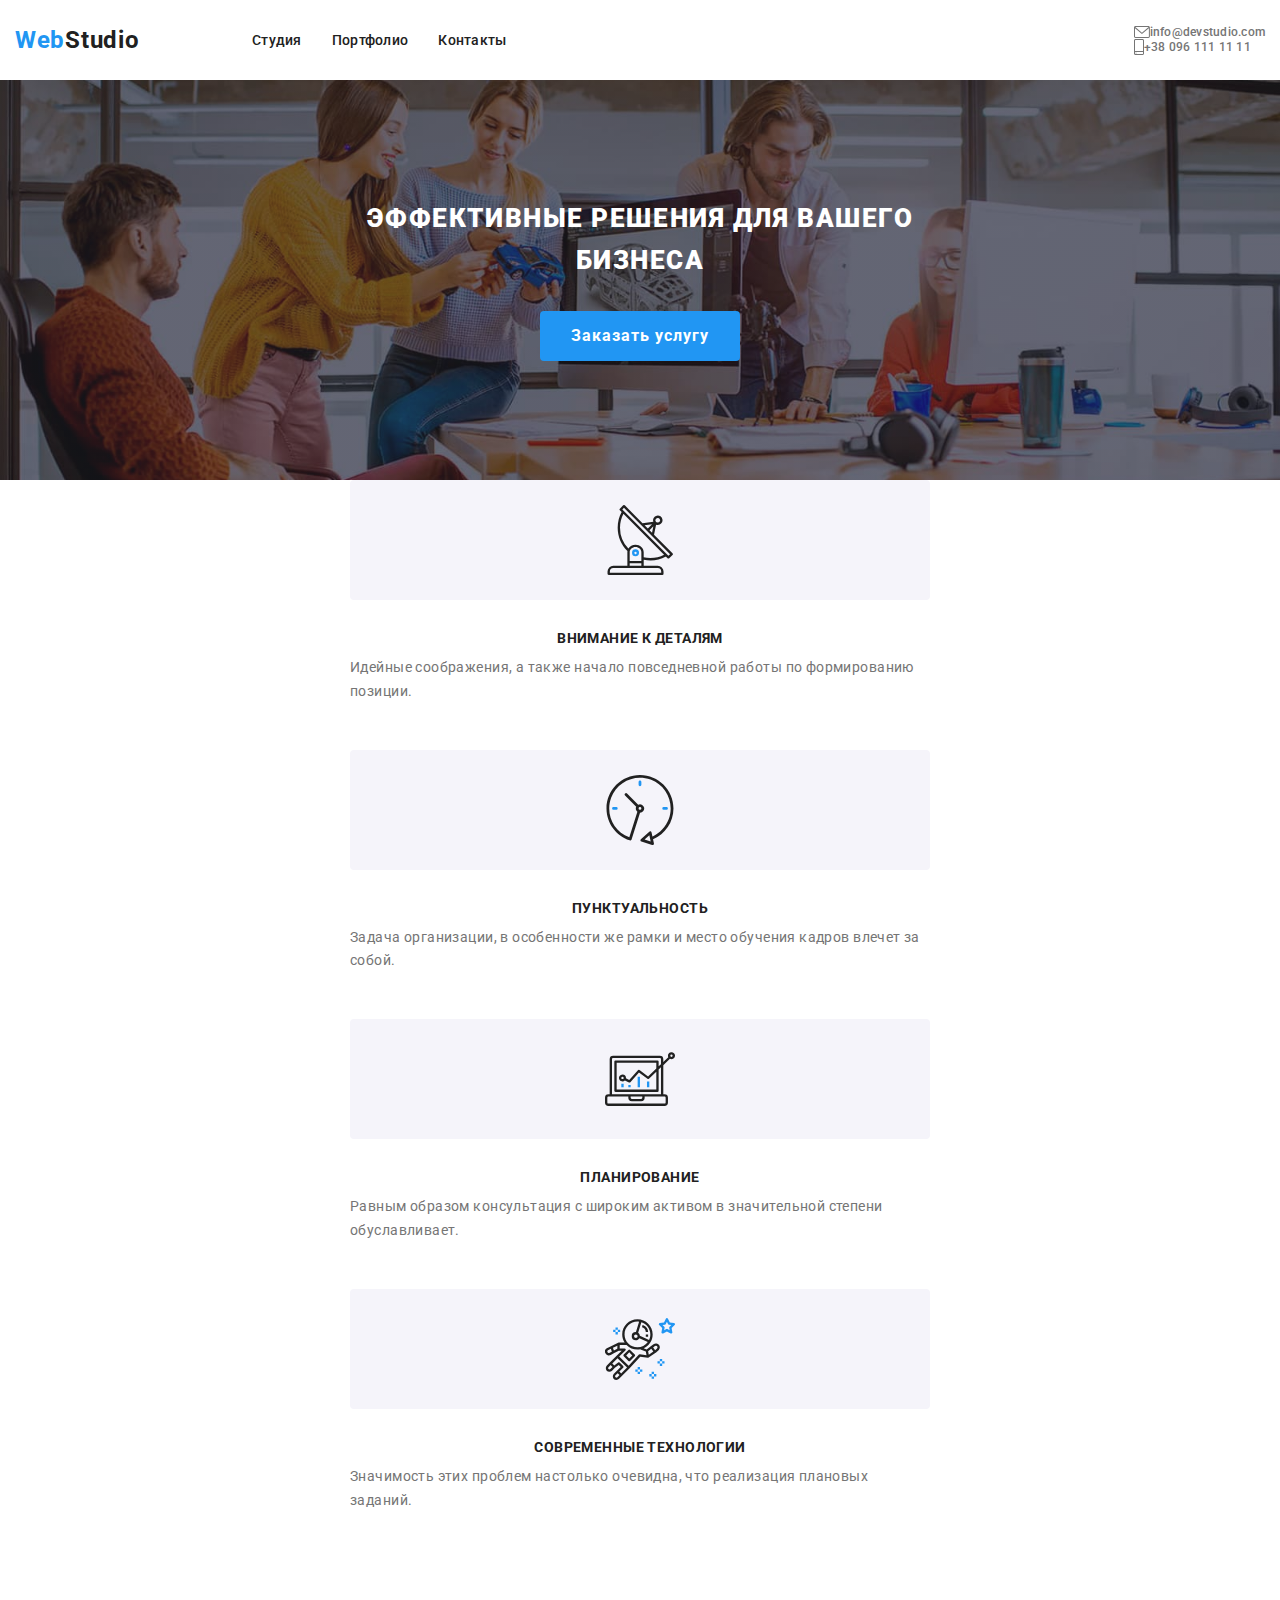
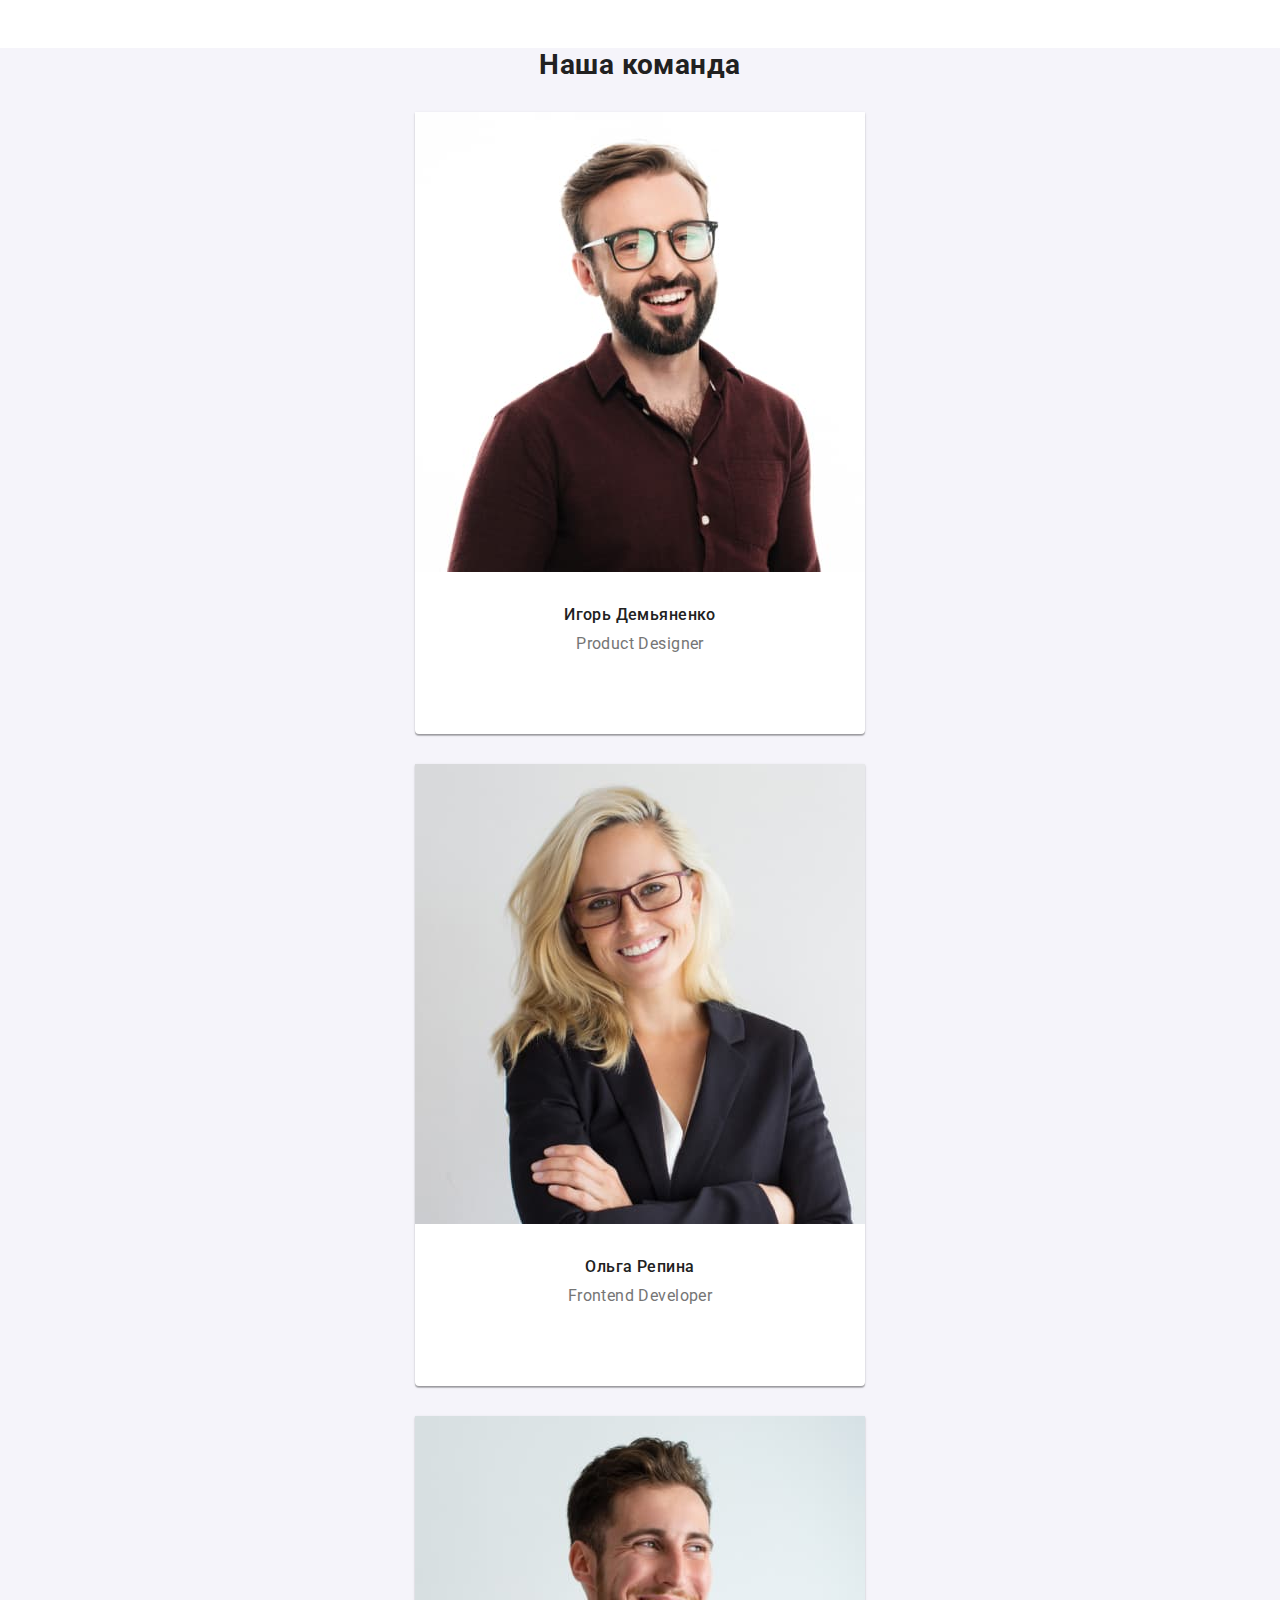
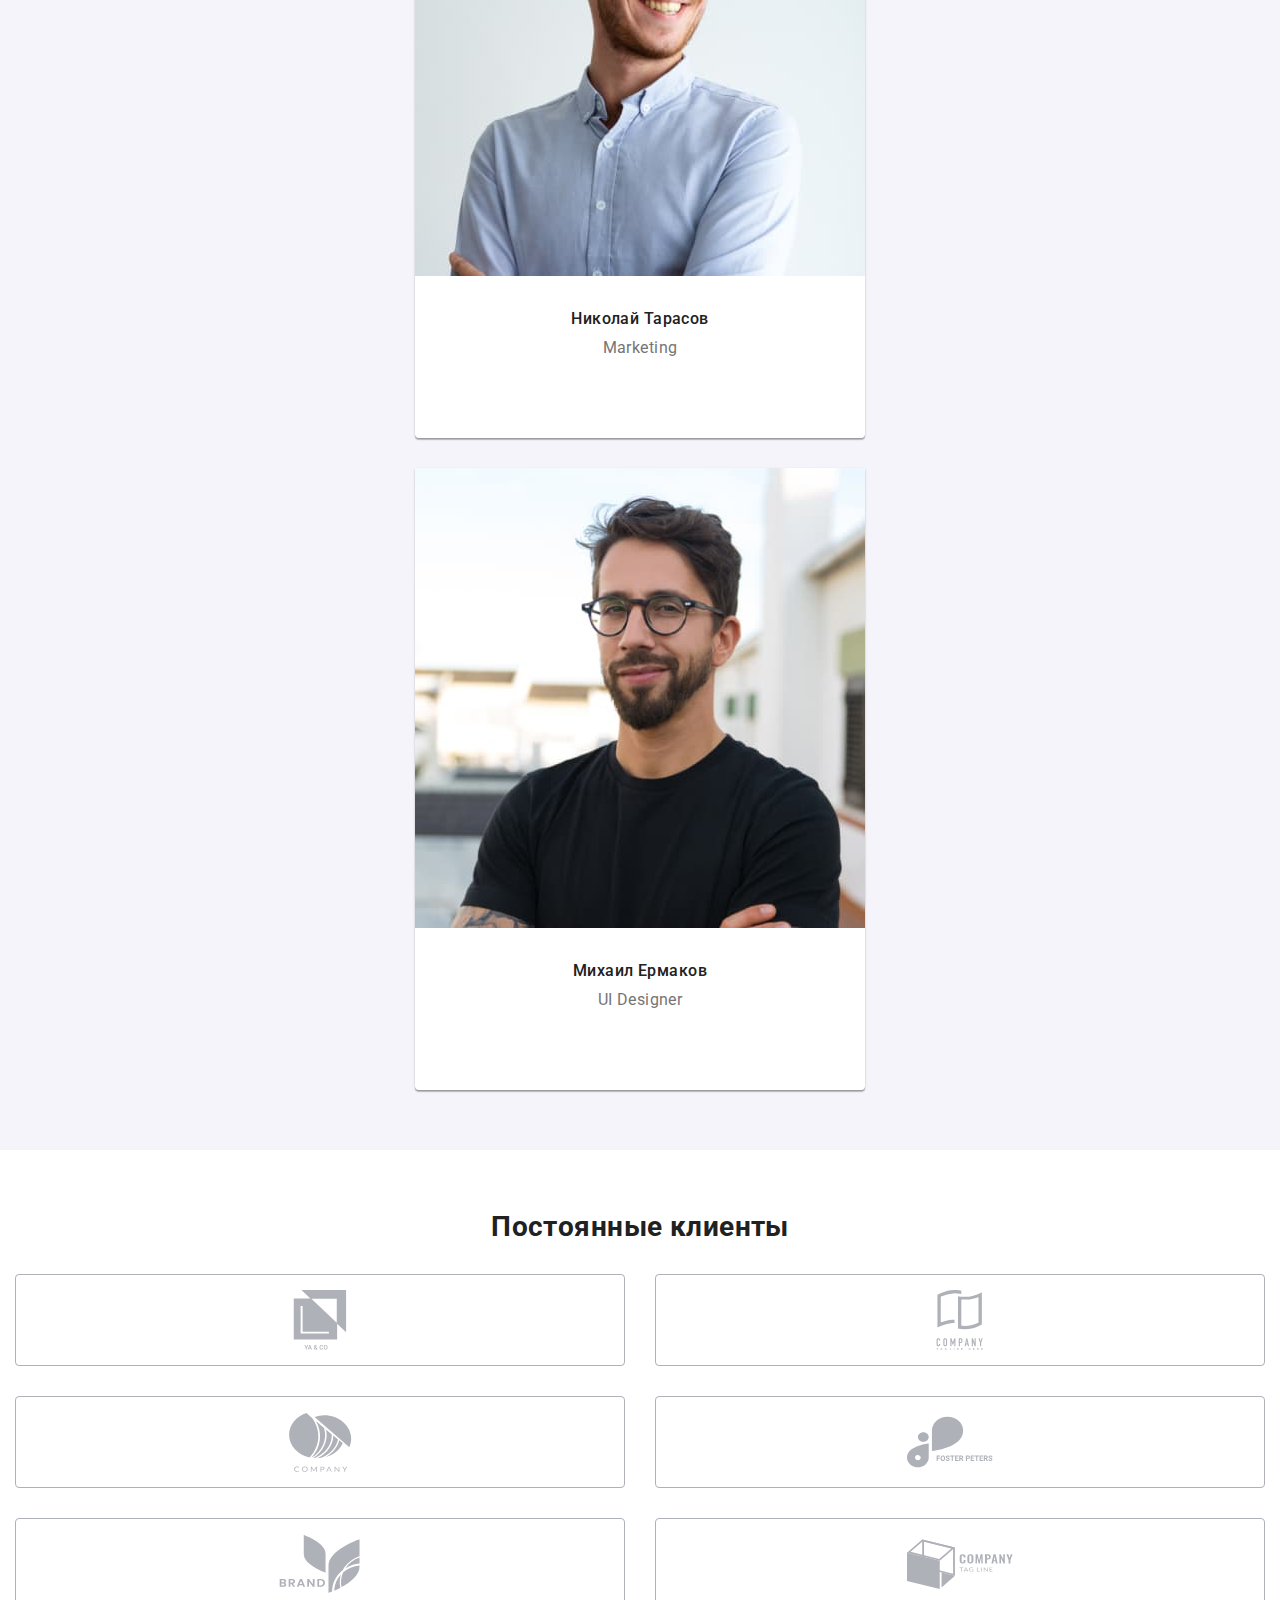
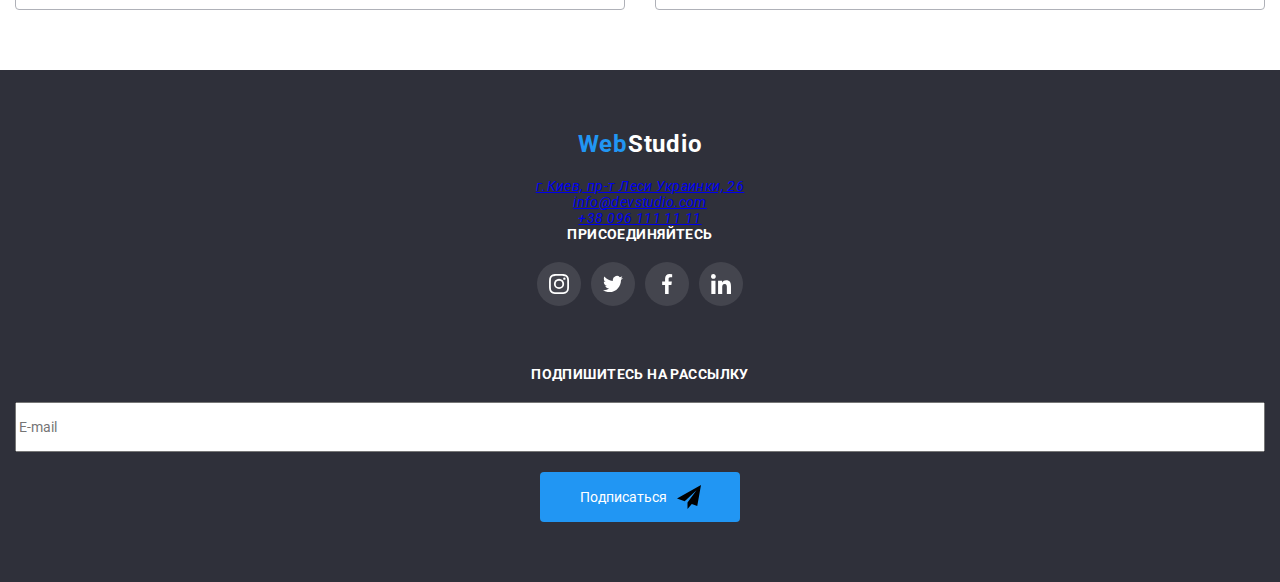
==== index.html @ ce3567f1 "start edit scss (notepad)" ====
<!DOCTYPE html>
<html lang="ru">
<head>
    <meta charset="UTF-8">
    <meta http-equiv="X-UA-Compatible" content="IE=edge">
    <meta name="viewport" content="width=device-width, initial-scale=1.0">
    <link rel="preconnect" href="https://fonts.googleapis.com">
    <link rel="preconnect" href="https://fonts.gstatic.com" crossorigin>
    <link href="https://fonts.googleapis.com/css2?family=Raleway:wght@700&display=swap" rel="stylesheet">
    <link rel="preconnect" href="https://fonts.googleapis.com">
    <link rel="preconnect" href="https://fonts.gstatic.com" crossorigin>
    <link href="https://fonts.googleapis.com/css2?family=Raleway:wght@700&family=Roboto:wght@400;500;700;900&display=swap" rel="stylesheet">
    <link rel="stylesheet" href="https://cdnjs.cloudflare.com/ajax/libs/modern-normalize/1.1.0/modern-normalize.min.css">
    <link rel="stylesheet" href="./css/main.min.css">
    <title>Document</title>
</head>
<body>
    <!--Хэдер-->
    <header class="header">
        <div class="container container__mobile">
          <a class="logo header__logo" lang="en" href="./index.html"> <span class="logo__part">Web</span>Studio</a>
          <button class="header__btn" data-menu-open>
            <svg width="40" height="40">
              <use href="./images/icons.svg#iconmenu"></use>
            </svg>
          </button>
          <div class="menu menu--is-hidden" data-menu>
            <div class="menu__page">
              <button class="menu__btn" data-menu-close>
                <svg height="40" width="40">
                  <use href="./images/icons.svg#iconclose"></use>
                </svg>
              </button>
              <nav class="nav">
                <ul class="nav__list">
                  <li class="nav__item"><a class="nav__link nav__link--current" href="./index.html">Студия</a></li>
                  <li class="nav__item"><a class="nav__link" href="./portfolio.html">Портфолио</a></li>
                  <li class="nav__item"><a class="nav__link" href="">Контакты</a></li>
                </ul>
              </nav>
              <ul class="contact contact--style">
                <li class="contact__item">
                  <a class="contact__link contact__link--indent contact__link--style" href="mailto:info@devstudio.com">
                    <svg class="contact__icon" width="16" height="12">
                      <use href="./images/icons.svg#iconenvelope"></use>
                    </svg>
                    info@devstudio.com
                  </a>
                </li>
                <li class="contact__item">
                  <a class="contact__link" href="tel:+380961111111">
                    <svg class="contact__icon" width="10" height="16">
                      <use href="./images/icons.svg#iconsmartphone"></use>
                    </svg>
                    +38 096 111 11 11
                  </a>
                </li>
              </ul>
              <div class="header__social">
                <ul class="social social--margin">
                  <li class="social__item">
                    <a class="social__link social__link--color" href="">Insagram</a>
                    <p class="social__border"></p>
                  </li>
                  <li class="social__item">
                    <a class="social__link social__link--color" href="">Twitter</a>
                    <p class="social__border"></p>
                  </li>
                  <li class="social__item">
                    <a class="social__link social__link--color" href="">Facebook</a>
                    <p class="social__border"></p>
                  </li>
                  <li class="social__item">
                    <a class="social__link social__link--color" href="">Linkedin</a>
                  </li>
                </ul>
              </div>
            </div>
          </div>
        </div>
    </header>
    <main>
        <!--Окно заказа услуги-->
        <section class="hero hero-bg hero--overlay hero--position" >
            <div class="hero__content">
              <h1 class="hero__title">Эффективные решения для вашего бизнеса</h1>
              <button class="button button--size button--color button--font hero__button" type="button" data-modal-open>Заказать услугу</button>
            </div>
        </section>
        <!--Особенности-->
        <section class="section benefits">
            <div class="container benefits">
              <h2 class="benefits__header">Особенности</h2>
              <ul class="benefits__list">
                <li class="benefits__item">
                  <div class="benefits__pic">
                    <svg height="70" width="70">
                      <use href="./images/icons.svg#iconantenna"></use>
                    </svg>
                  </div>
                  <h3 class="benefits__title">Внимание к деталям</h3>
                  <p class="benefits__text">
                    Идейные соображения, а также начало повседневной работы по формированию позиции.
                  </p>
                </li>
                <li class="benefits__item">
                  <div class="benefits__pic">
                    <svg height="70" width="70">
                      <use href="./images/icons.svg#iconclock"></use>
                    </svg>
                  </div>
                  <h3 class="benefits__title">Пунктуальность</h3>
                  <p class="benefits__text">
                    Задача организации, в особенности же рамки и место обучения кадров влечет за собой.
                  </p>
                </li>
                <li class="benefits__item">
                  <div class="benefits__pic">
                    <svg height="70" width="70">
                      <use href="./images/icons.svg#icondiagram"></use>
                    </svg>
                  </div>
                  <h3 class="benefits__title">Планирование</h3>
                  <p class="benefits__text">
                    Равным образом консультация с широким активом в значительной степени обуславливает.
                  </p>
                </li>
                <li class="benefits__item">
                  <div class="benefits__pic">
                    <svg height="70" width="70">
                      <use href="./images/icons.svg#iconastronaut"></use>
                    </svg>
                  </div>
                  <h3 class="benefits__title">Современные технологии</h3>
                  <p class="benefits__text">
                    Значимость этих проблем настолько очевидна, что реализация плановых заданий.
                  </p>
                </li>
              </ul>
            </div>
        </section>
        <!--Чем мы занимаемся-->
        <section class="section work">
            <div class="container">
              <h2 class="work__title">Чем мы занимаемся</h2>
              <ul class="work__list">
                <li class="work__item">
                  <img src="./images/img-1.jpg" alt="Разработка для pc" width="370" height="294">
                  <div class="work__text">
                    <p>десктопные приложения</p>
                  </div>
                </li>
                <li class="work__item">
                  <img src="./images/img-2.jpg" alt="Разработка для телефонов" width="370" height="294">
                  <div class="work__text">
                    <p>мобильные приложения</p>
                  </div>
                </li>
                <li class="work__item">
                  <img src="./images/img-3.jpg" alt="Разработка для планшетов" width="370" height="294">
                  <div class="work__text">
                    <p>дизайнерские решения</p>
                  </div>
                </li>
              </ul>
            </div>
        </section>
        <!--Наша команда-->
        <section class="section team">
            <div class="container">
              <h2 class="team__title">Наша команда</h2>
              <ul class="team__list">
                <li class="team__item">
                  <img class="team__img" src="./images/img-4.jpg" alt="Игорь Демьяненко">
                  <div class="team__card">
                    <h3 class="team__name">Игорь Демьяненко</h3>
                    <p class="team__position" lang="en">
                      Product Designer
                    </p>
                    <ul class="social social--indent">
                      <li class="social__item social__item--indent">
                        <a class="social__link social__link--size" href="">
                          <svg class="social__icon team__icon">
                            <use href="./images/icons.svg#iconinstagram"></use>
                          </svg>
                        </a>
                      </li>
                      <li class="social__item social__item--indent">
                        <a class="social__link social__link--size" href="">
                          <svg class="social__icon">
                            <use href="./images/icons.svg#icontwitter"></use>
                          </svg>
                        </a>
                      </li>
                      <li class="social__item social__item--indent">
                        <a class="social__link social__link--size" href="">
                          <svg class="social__icon">
                            <use href="./images/icons.svg#iconfacebook"></use>
                          </svg>
                        </a>
                      </li>
                      <li class="social__item social__item--indent">
                        <a class="social__link social__link--size" href="">
                          <svg class="social__icon">
                            <use href="./images/icons.svg#iconlinkedin"></use>
                          </svg>
                        </a>
                      </li>
                    </ul>
                  </div>
                </li>
                <li class="team__item">
                  <img class="team__img" src="./images/img-5.jpg" alt="Ольга Репина">
                  <div class="team__card">
                    <h3 class="team__name">Ольга Репина</h3>
                    <p class="team__position" lang="en">
                      Frontend Developer
                    </p>
                    <ul class="social social--indent">
                      <li class="social__item social__item--indent">
                        <a class="social__link social__link--size" href="">
                          <svg class="social__icon team__icon">
                            <use href="./images/icons.svg#iconinstagram"></use>
                          </svg>
                        </a>
                      </li>
                      <li class="social__item social__item--indent">
                        <a class="social__link social__link--size" href="">
                          <svg class="social__icon">
                            <use href="./images/icons.svg#icontwitter"></use>
                          </svg>
                        </a>
                      </li>
                      <li class="social__item social__item--indent">
                        <a class="social__link social__link--size" href="">
                          <svg class="social__icon">
                            <use href="./images/icons.svg#iconfacebook"></use>
                          </svg>
                        </a>
                      </li>
                      <li class="social__item social__item--indent">
                        <a class="social__link social__link--size" href="">
                          <svg class="social__icon">
                            <use href="./images/icons.svg#iconlinkedin"></use>
                          </svg>
                        </a>
                      </li>
                    </ul>
                  </div>
                </li>
                <li class="team__item">
                  <img class="team__img" src="./images/img-6.jpg" alt="Николай Тарасов">
                  <div class="team__card">
                    <h3 class="team__name">Николай Тарасов</h3>
                    <p class="team__position" lang="en">
                      Marketing
                    </p>
                    <ul class="social social--indent">
                      <li class="social__item social__item--indent">
                        <a class="social__link social__link--size" href="">
                          <svg class="social__icon team__icon">
                            <use href="./images/icons.svg#iconinstagram"></use>
                          </svg>
                        </a>
                      </li>
                      <li class="social__item social__item--indent">
                        <a class="social__link social__link--size" href="">
                          <svg class="social__icon">
                            <use href="./images/icons.svg#icontwitter"></use>
                          </svg>
                        </a>
                      </li>
                      <li class="social__item social__item--indent">
                        <a class="social__link social__link--size" href="">
                          <svg class="social__icon">
                            <use href="./images/icons.svg#iconfacebook"></use>
                          </svg>
                        </a>
                      </li>
                      <li class="social__item social__item--indent">
                        <a class="social__link social__link--size" href="">
                          <svg class="social__icon">
                            <use href="./images/icons.svg#iconlinkedin"></use>
                          </svg>
                        </a>
                      </li>
                    </ul>
                  </div>
                </li>
                <li class="team__item">
                  <img class="team__img" src="./images/img-7.jpg" alt="Михаил Ермаков">
                  <div class="team__card">
                    <h3 class="team__name">Михаил Ермаков</h3>
                    <p class="team__position" lang="en">
                      UI Designer
                    </p>
                    <ul class="social social--indent">
                      <li class="social__item social__item--indent">
                        <a class="social__link social__link--size" href="">
                          <svg class="social__icon team__icon">
                            <use href="./images/icons.svg#iconinstagram"></use>
                          </svg>
                        </a>
                      </li>
                      <li class="social__item social__item--indent">
                        <a class="social__link social__link--size" href="">
                          <svg class="social__icon">
                            <use href="./images/icons.svg#icontwitter"></use>
                          </svg>
                        </a>
                      </li>
                      <li class="social__item social__item--indent">
                        <a class="social__link social__link--size" href="">
                          <svg class="social__icon">
                            <use href="./images/icons.svg#iconfacebook"></use>
                          </svg>
                        </a>
                      </li>
                      <li class="social__item social__item--indent">
                        <a class="social__link social__link--size" href="">
                          <svg class="social__icon">
                            <use href="./images/icons.svg#iconlinkedin"></use>
                          </svg>
                        </a>
                      </li>
                    </ul>
                  </div>
                </li>
              </ul>
            </div>
        </section>
        <!--Постоянные клиенты-->
        <section class="section">
          <div class="container clients">
            <h2 class="clients__title">Постоянные клиенты</h2>
            <ul class="clients__list">
              <li class="clients__item">
                <a class="clients__link" href="">
                  <svg class="clients__icon" height="60" width="106">
                    <use href="./images/icons.svg#iconcompany-1"></use>
                  </svg>
                </a>
              </li>
              <li class="clients__item">
                <a class="clients__link" href="">
                  <svg class="clients__icon" height="60" width="106">
                    <use href="./images/icons.svg#iconcompany-2"></use>
                  </svg>
                </a>
              </li>
              <li class="clients__item">
                <a class="clients__link" href="">
                  <svg class="clients__icon" height="60" width="106">
                    <use href="./images/icons.svg#iconcompany-3"></use>
                  </svg>
                </a>
              </li>
              <li class="clients__item">
                <a class="clients__link" href="">
                  <svg class="clients__icon" height="60" width="106">
                    <use href="./images/icons.svg#iconcompany-4"></use>
                  </svg>
                </a>
              </li>
              <li class="clients__item">
                <a class="clients__link" href="">
                  <svg class="clients__icon" height="60" width="106">
                    <use href="./images/icons.svg#iconcompany-5"></use>
                  </svg>
                </a>
              </li>
              <li class="clients__item">
                <a class="clients__link" href="">
                  <svg class="clients__icon" height="60" width="106">
                    <use href="./images/icons.svg#iconcompany-6"></use>
                  </svg>
                </a>
              </li>
            </ul>
          </div>
        </section>
    </main>
    <!--Футер-->
    <footer class="footer"> 
        <div class="container footer__container">
          <div>
            <a class="logo footer__logo" lang="en" href="./index.html"> <span class="logo__part logo__part--color">Web</span>Studio</a>
            <address>
              <ul class="contact footer__contact">
                <li class="contact__item contact__item--ident">
                  <a class="contact__address" href="https://goo.gl/maps/x8rfosM5Hry5HzXB7" target="_blank"
                    rel="noopener noreferrer">г.Киев, пр-т Леси Украинки, 26</a>
                </li>
                <li class="contact__item">
                  <a class="contact__email" lang="en" href="mailto:info@devstudio.com">info@devstudio.com</a>
                </li>
                <li class="contact__item">
                  <a class="contact__tel" href="tel:+380961111111">+38 096 111 11 11</a>
                </li>
              </ul>
            </address>
          </div>
          <div class="footer__social">
            <p class="footer__title">присоединяйтесь</p>
            <ul class="social">
              <li class="social__item social__item--indent">
                <a class="social__link social__link--size social__link--bg" href="">
                  <svg class="social__icon team__icon">
                    <use href="./images/icons.svg#iconinstagram"></use>
                  </svg>
                </a>
              </li>
              <li class="social__item social__item--indent">
                <a class="social__link social__link--size social__link--bg" href="">
                  <svg class="social__icon">
                    <use href="./images/icons.svg#icontwitter"></use>
                  </svg>
                </a>
              </li>
              <li class="social__item social__item--indent">
                <a class="social__link social__link--size social__link--bg" href="">
                  <svg class="social__icon">
                    <use href="./images/icons.svg#iconfacebook"></use>
                  </svg>
                </a>
              </li>
              <li class="social__item social__item--indent">
                <a class="social__link social__link--size social__link--bg" href="">
                  <svg class="social__icon">
                    <use href="./images/icons.svg#iconlinkedin"></use>
                  </svg>
                </a>
              </li>
            </ul>
          </div>
          <div class="footer__mailing">
            <p class="footer__title">подпишитесь на рассылку</p>
            <form class="footer__form">
              <label for="subscribe">
                <input class="footer__email" type="email" name="mail" id="subscribe" placeholder="E-mail">
              </label>
              <button class="button footer__button" type="submit">
                Подписаться
                <svg class="footer__icon" width="24" height="24">
                  <use href="./images/icons.svg#iconsend"></use>
                </svg>
              </button>
            </form>
          </div>
        </div>
    </footer>
    <!--Модальное окно-->
    <div class="modal modal--is-hidden" data-modal>
      <div class="modal__page">
        <button class="modal__btn" data-modal-close>
          <svg height="18" width="18">
            <use href="./images/icons.svg#iconclose"></use>
          </svg>
        </button>
        <div class="modal__content">
          <b class="modal__title">Оставьте свои данные, мы вам перезвоним</b>
          <form class="modal__form">
            <div class="modal__field">
              <label class="modal__label" for="name">
                Имя
                <input class="modal__input" type="text" name="name" id="name">
                <svg class="modal__icon" width="18" height="18">
                  <use href="./images/icons.svg#iconperson"></use>
                </svg> 
              </label>
              <label class="modal__label" for="tel">
                Телефон
                <input class="modal__input" type="tel" name="tel" id="tel">
                <svg class="modal__icon" width="18" height="18">
                  <use href="./images/icons.svg#iconyour-phone"></use>
                </svg>
              </label>
              <label class="modal__label" for="mail">
                Почта
                <input class="modal__input" type="email" name="mail" id="mail">
                <svg class="modal__icon" width="18" height="18">
                  <use href="./images/icons.svg#iconyour-email"></use>
                </svg>
              </label>
              <label class="modal__label" for="comments">
                Комментарий
                <textarea class="modal__textarea" name="comments" id="comments" cols="30" rows="10" placeholder="Введите текст"></textarea>
              </label>
              <label class="modal__checkbox" for="policy">
                <input class="modal__policy" type="checkbox" name="policy" id="policy">
                <span class="modal__accept"></span>
                <span>Соглашаюсь с рассылкой и принимаю
                <a class="modal__contract" href="">Условия договора</a>
                </span>
              </label>
              <button class="button modal__button button--size button--font button--color" type="submit">Отправить</button>
            </div>
          </form>
        </div>
      </div>
    </div>
    <script src="./js/modal.js"></script>
    <script src="./js/menu.js"></script>
</body>
</html>
---- css/main.min.css ----
/*! modern-normalize v1.1.0 | MIT License | https://github.com/sindresorhus/modern-normalize */*,::before,::after{-webkit-box-sizing:border-box;box-sizing:border-box}html{-moz-tab-size:4;-o-tab-size:4;tab-size:4}html{line-height:1.15;-webkit-text-size-adjust:100%}body{margin:0}body{font-family:system-ui,-apple-system,"Segoe UI",Roboto,Helvetica,Arial,sans-serif,"Apple Color Emoji","Segoe UI Emoji"}hr{height:0;color:inherit}abbr[title]{-webkit-text-decoration:underline dotted;text-decoration:underline dotted}b,strong{font-weight:bolder}code,kbd,samp,pre{font-family:ui-monospace,SFMono-Regular,Consolas,"Liberation Mono",Menlo,monospace;font-size:1em}small{font-size:80%}sub,sup{font-size:75%;line-height:0;position:relative;vertical-align:baseline}sub{bottom:-0.25em}sup{top:-0.5em}table{text-indent:0;border-color:inherit}button,input,optgroup,select,textarea{font-family:inherit;font-size:100%;line-height:1.15;margin:0}button,select{text-transform:none}button,[type=button],[type=reset],[type=submit]{-webkit-appearance:button}::-moz-focus-inner{border-style:none;padding:0}:-moz-focusring{outline:1px dotted ButtonText}:-moz-ui-invalid{box-shadow:none}legend{padding:0}progress{vertical-align:baseline}::-webkit-inner-spin-button,::-webkit-outer-spin-button{height:auto}[type=search]{-webkit-appearance:textfield;outline-offset:-2px}::-webkit-search-decoration{-webkit-appearance:none}::-webkit-file-upload-button{-webkit-appearance:button;font:inherit}summary{display:list-item}body{font-family:"Roboto",sans-serif;font-size:14px;letter-spacing:.03em;color:#757575}html{-webkit-box-sizing:border-box;box-sizing:border-box}*,*::before,*::after{-webkit-box-sizing:inherit;box-sizing:inherit}h1,h2,h3,p,ul{margin-top:0;margin-bottom:0}img{width:100%}.section:not(:last-child){padding-bottom:60px}.section--indent{margin:60px 0}.logo{font-weight:700;font-size:24px;line-height:1.17;letter-spacing:.03em;text-decoration:none;color:#212121}.logo__part{color:#2196f3}.container{padding:0 15px}.container__mobile{display:-webkit-box;display:-ms-flexbox;display:flex;-webkit-box-align:center;-ms-flex-align:center;align-items:center;height:80px}@media screen and (max-width: 480px){.container__mobile{height:60px}}.header{margin-left:auto;margin-right:auto}.header__btn{display:none}@media screen and (min-width: 480px){.header__social{display:none}}@media screen and (max-width: 480px){.header__mobile{margin-left:auto;margin-right:auto;min-height:60px}.header__btn{display:-webkit-box;display:-ms-flexbox;display:flex;height:40px;width:40px;-webkit-box-pack:center;-ms-flex-pack:center;justify-content:center;-webkit-box-align:center;-ms-flex-align:center;align-items:center;padding:0;border:0;border-radius:50%;margin-left:auto;background-color:rgba(255,255,255,.8)}.header--border{border:1px solid #ececec}}.menu{width:100%}.menu__btn{display:none}.menu__page{display:-webkit-box;display:-ms-flexbox;display:flex}@media screen and (max-width: 480px){.menu{position:fixed;top:0;left:0;height:100%;background-color:rgba(0,0,0,.2);opacity:1;-webkit-transition:opacity 250ms cubic-bezier(0.4, 0, 0.2, 1);transition:opacity 250ms cubic-bezier(0.4, 0, 0.2, 1)}.menu__btn{position:absolute;right:0;top:0;display:block;-webkit-box-pack:center;-ms-flex-pack:center;justify-content:center;-webkit-box-align:center;-ms-flex-align:center;align-items:center;border:0;background:none}.menu__btn:hover{fill:#2196f3}.menu__page{position:absolute;top:0;left:0;-webkit-box-orient:vertical;-webkit-box-direction:normal;-ms-flex-direction:column;flex-direction:column;-webkit-transform:translateX(0);transform:translateX(0);height:100%;width:100%;border-radius:4px;-webkit-box-shadow:0px 1px 3px rgba(0,0,0,.12),0px 1px 1px rgba(0,0,0,.14),0px 2px 1px rgba(0,0,0,.2);box-shadow:0px 1px 3px rgba(0,0,0,.12),0px 1px 1px rgba(0,0,0,.14),0px 2px 1px rgba(0,0,0,.2);background-color:#fff;-webkit-transition:-webkit-transform 250ms cubic-bezier(0.4, 0, 0.2, 1);transition:-webkit-transform 250ms cubic-bezier(0.4, 0, 0.2, 1);transition:transform 250ms cubic-bezier(0.4, 0, 0.2, 1);transition:transform 250ms cubic-bezier(0.4, 0, 0.2, 1), -webkit-transform 250ms cubic-bezier(0.4, 0, 0.2, 1)}.menu--is-hidden{opacity:0;pointer-events:none}.menu--is-hidden .menu__page{-webkit-transform:translateX(100%);transform:translateX(100%)}}.nav{display:-webkit-box;display:-ms-flexbox;display:flex;-webkit-box-align:center;-ms-flex-align:center;align-items:center;margin-left:10%;max-width:294px}.nav__list .nav__item+.nav__item{margin-left:30px}.nav__list{display:-webkit-box;display:-ms-flexbox;display:flex;padding:0;list-style:none}.nav__link{font-weight:500;font-size:14px;line-height:1.14px;letter-spacing:.02em;text-decoration:none;color:#212121}@media screen and (max-width: 480px){.nav__list{display:block;margin-top:48px;margin-bottom:50%}.nav__link{font-weight:500;font-size:40px;line-height:1.2;letter-spacing:.02em;text-decoration:none;color:#212121}.nav__link:hover{color:#2196f3}.nav__link--current{color:#2196f3}.nav__list .nav__item+.nav__item{margin-top:7%}}.contact{list-style:none;padding:0;margin-left:auto}.contact__link{display:-webkit-box;display:-ms-flexbox;display:flex;-webkit-box-align:center;-ms-flex-align:center;align-items:center;font-weight:500;font-size:12px;line-height:1.2;letter-spacing:.02em;color:#757575;text-decoration:none}.contact__icon{fill:currentColor}@media screen and (max-width: 480px){.contact{margin-bottom:60px}.contact__link{font-weight:500;font-size:24px;line-height:1.2;letter-spacing:.02em;text-decoration:none;color:#757575}.contact__link--indent{display:block;margin-bottom:32px}.contact__link--style{font-weight:500;font-size:34px;line-height:1.2;color:#2196f3}.contact__icon{display:none}.contact__address{display:block;font-style:normal;margin-bottom:8px;font-size:14px;line-height:1.7;text-decoration:none;color:#fff}.contact__email{display:block;margin-bottom:8px;font-style:normal;text-decoration:none;line-height:1.7;color:rgba(255,255,255,.6)}.contact__tel{font-style:normal;text-decoration:none;line-height:1.7;color:rgba(255,255,255,.6)}}.social{display:-webkit-box;display:-ms-flexbox;display:flex;list-style:none;padding:0}.social--color{fill:#2196f3}.social--indent{-webkit-box-pack:center;-ms-flex-pack:center;justify-content:center;-webkit-box-align:center;-ms-flex-align:center;align-items:center;padding-bottom:24px}.social .social__item--indent+.social__item--indent{margin-left:10px}.social--margin{margin-left:40px}.social__link{display:-webkit-box;display:-ms-flexbox;display:flex;font-weight:500;font-size:18px;line-height:1.2;letter-spacing:.02em;text-decoration:none;color:#fff}.social__link--color{color:#2196f3}.social__link--size{height:44px;width:44px;-webkit-box-pack:center;-ms-flex-pack:center;justify-content:center;-webkit-box-align:center;-ms-flex-align:center;align-items:center}.social__link--bg{background-color:rgba(255,255,255,.1);border-radius:50%}.social__link--bg:hover{color:#fff;background-color:#2196f3}.social__item{display:-webkit-box;display:-ms-flexbox;display:flex}.social__border{margin:0 10px;display:block;height:22px;width:1px;border:1px solid rgba(33,33,33,.2)}.social__icon{fill:currentColor;height:20px;width:20px}.hero{margin-left:auto;margin-right:auto;background-color:#c4c4c4}.hero--overlay{display:block;height:400px;width:auto;background-image:-webkit-gradient(linear, left top, right top, from(rgba(47, 48, 58, 0.4)), to(rgba(47, 48, 58, 0.4))),url(.././images/Img-hero.jpg);background-image:linear-gradient(to right, rgba(47, 48, 58, 0.4), rgba(47, 48, 58, 0.4)),url(.././images/Img-hero.jpg);background-size:cover;background-position:50%;background-repeat:no-repeat}.hero__content{padding:118px 60px;text-align:center}.hero__title{max-width:650px;font-weight:900;font-size:26px;line-height:1.6;text-align:center;letter-spacing:.06em;text-transform:uppercase;color:#fff;margin:0 auto;margin-bottom:30px}.button{padding:0;border:0;border-radius:4px}.button--size{height:50px;width:200px}.button--color{color:#fff;background-color:#2196f3}.button--font{font-weight:700;font-size:16px;line-height:1.9;letter-spacing:.06em}.benefits__header{display:none}.benefits__list{display:-webkit-box;display:-ms-flexbox;display:flex;-webkit-box-orient:vertical;-webkit-box-direction:normal;-ms-flex-direction:column;flex-direction:column;-webkit-box-align:center;-ms-flex-align:center;align-items:center;padding:0;list-style:none}.benefits__item{max-width:580px}.benefits__item:not(:last-child){margin-bottom:30px}.benefits__pic{display:-webkit-box;display:-ms-flexbox;display:flex;margin-bottom:30px;height:120px;-webkit-box-pack:center;-ms-flex-pack:center;justify-content:center;-webkit-box-align:center;-ms-flex-align:center;align-items:center;border-radius:4px;background-color:#f5f4fa}.benefits__title{margin-bottom:10px;font-weight:700;font-size:14px;line-height:16px;text-align:center;letter-spacing:.03em;text-transform:uppercase;color:#212121}.benefits__text{margin-bottom:16px;font-size:14px;line-height:1.7;letter-spacing:.03em}.work{display:none}.team{background-color:#f5f4fa;text-align:center}.team__img{margin-bottom:30px}.team__title{margin-top:60px;margin-bottom:30px;font-weight:700;font-size:28px;line-height:1.2;color:#212121}.team__list{display:-webkit-box;display:-ms-flexbox;display:flex;-webkit-box-orient:vertical;-webkit-box-direction:normal;-ms-flex-direction:column;flex-direction:column;-webkit-box-align:center;-ms-flex-align:center;align-items:center;padding:0;list-style:none}.team__item{max-height:622px;max-width:450px;-webkit-box-shadow:0px 1px 3px rgba(0,0,0,.12),0px 1px 1px rgba(0,0,0,.14),0px 2px 1px rgba(0,0,0,.2);box-shadow:0px 1px 3px rgba(0,0,0,.12),0px 1px 1px rgba(0,0,0,.14),0px 2px 1px rgba(0,0,0,.2);border-radius:0px 0px 4px 4px;background-color:#fff}.team__list .team__item+.team__item{margin-top:30px}.team__name{margin-bottom:10px;font-weight:500;font-size:16px;line-height:1.2;color:#212121}.team__position{margin-bottom:16px;font-size:16px;line-height:1.2}.clients{padding:60px 15px}.clients__title{margin-bottom:30px;font-weight:700;font-size:28px;line-height:1.2;text-align:center;color:#212121}.clients__list{display:-webkit-box;display:-ms-flexbox;display:flex;padding:0;margin:-15px;-ms-flex-wrap:wrap;flex-wrap:wrap;list-style:none}.clients__item{margin:15px;width:calc((100% - 60px)/2)}.clients__link{display:-webkit-box;display:-ms-flexbox;display:flex;height:92px;-webkit-box-pack:center;-ms-flex-pack:center;justify-content:center;-webkit-box-align:center;-ms-flex-align:center;align-items:center;border:1px solid #afb1b8;border-radius:4px;color:#afb1b8}.clients__link:hover,.clients__link:focus{color:#2196f3;border-color:#2196f3}.clients__icon{fill:currentColor}.modal{position:fixed;top:0;left:0;padding:93px 15px;width:100%;height:100%;background-color:rgba(0,0,0,.2);opacity:1;-webkit-transition:opacity 250ms cubic-bezier(0.4, 0, 0.2, 1);transition:opacity 250ms cubic-bezier(0.4, 0, 0.2, 1)}.modal--is-hidden{opacity:0;pointer-events:none}.modal--is-hidden .modal__page{-webkit-transform:translate(-50%, -50%) scale(0.25);transform:translate(-50%, -50%) scale(0.25)}.modal__page{position:absolute;top:50%;left:50%;-webkit-transform:translate(-50%, -50%) scale(1);transform:translate(-50%, -50%) scale(1);min-height:calc(100% - 15px);min-width:85%;border-radius:4px;-webkit-box-shadow:0px 1px 3px rgba(0,0,0,.12),0px 1px 1px rgba(0,0,0,.14),0px 2px 1px rgba(0,0,0,.2);box-shadow:0px 1px 3px rgba(0,0,0,.12),0px 1px 1px rgba(0,0,0,.14),0px 2px 1px rgba(0,0,0,.2);background-color:#fff;-webkit-transition:-webkit-transform 250ms cubic-bezier(0.4, 0, 0.2, 1);transition:-webkit-transform 250ms cubic-bezier(0.4, 0, 0.2, 1);transition:transform 250ms cubic-bezier(0.4, 0, 0.2, 1);transition:transform 250ms cubic-bezier(0.4, 0, 0.2, 1), -webkit-transform 250ms cubic-bezier(0.4, 0, 0.2, 1)}.modal__btn{position:absolute;top:8px;right:8px;display:-webkit-box;display:-ms-flexbox;display:flex;-webkit-box-pack:center;-ms-flex-pack:center;justify-content:center;-webkit-box-align:center;-ms-flex-align:center;align-items:center;height:32px;width:32px;color:#212121;border-radius:50%;border:1px solid rgba(0,0,0,.1);background-color:#fff}.modal__btn svg{fill:currentColor;-ms-flex-negative:0;flex-shrink:0}.modal__content{text-align:center;padding:40px}.modal__title{display:inline-block;margin-bottom:12px;font-weight:700;font-size:20px;line-height:1.5;color:#212121}.modal__field{display:-webkit-box;display:-ms-flexbox;display:flex;-webkit-box-orient:vertical;-webkit-box-direction:normal;-ms-flex-direction:column;flex-direction:column;-webkit-box-pack:center;-ms-flex-pack:center;justify-content:center}.modal__label{position:relative;display:-webkit-box;display:-ms-flexbox;display:flex;-webkit-box-orient:vertical;-webkit-box-direction:normal;-ms-flex-direction:column;flex-direction:column;text-align:start;margin-top:10px;margin-bottom:4px;font-size:12px;line-height:14px;letter-spacing:.1px}.modal__input{margin-top:4px;padding-left:42px;width:auto;height:40px;border:1px solid rgba(33,33,33,.2);outline:0;border-radius:4px;-webkit-transition:border 250ms cubic-bezier(0.4, 0, 0.2, 1);transition:border 250ms cubic-bezier(0.4, 0, 0.2, 1)}.modal__input:focus-within{border-color:#2196f3}.modal__input:focus-within+.modal__icon{color:#2196f3}.modal__icon{position:absolute;left:12px;top:50%;fill:currentColor;-webkit-transition:color 250ms cubic-bezier(0.4, 0, 0.2, 1);transition:color 250ms cubic-bezier(0.4, 0, 0.2, 1)}.modal__textarea{padding:12px 16px;height:120px;margin-top:4px;margin-bottom:20px;border:1px solid rgba(33,33,33,.2);outline:0;border-radius:4px;resize:none;-webkit-transition:border 250ms cubic-bezier(0.4, 0, 0.2, 1);transition:border 250ms cubic-bezier(0.4, 0, 0.2, 1)}.modal__textarea:focus-within{border-color:#2196f3}.modal__contract{margin-left:3px;color:#2196f3}.modal__button{margin-left:auto;margin-right:auto}.modal__policy{position:absolute;width:1px;height:1px;margin:-1px;border:0;padding:0;clip:rect(0 0 0 0);overflow:hidden}.modal__checkbox{display:-webkit-box;display:-ms-flexbox;display:flex;-webkit-box-pack:center;-ms-flex-pack:center;justify-content:center;-webkit-box-align:center;-ms-flex-align:center;align-items:center;margin-bottom:31px;font-weight:400;font-size:12px;line-height:1.2;letter-spacing:.03em}.modal__policy:checked+.modal__accept{border-color:#2196f3;background-image:url(../../images/check.svg);background-size:contain;background-color:#2196f3;background-origin:border-box}.modal__accept{margin-right:8px;min-height:15px;min-width:16px;border-radius:4px;border:2px solid #212121;-webkit-transition:border 250ms cubic-bezier(0.4, 0, 0.2, 1),background-color 250ms cubic-bezier(0.4, 0, 0.2, 1);transition:border 250ms cubic-bezier(0.4, 0, 0.2, 1),background-color 250ms cubic-bezier(0.4, 0, 0.2, 1)}.footer{background-color:#2f303a;text-align:center}.footer__container{padding:60px 15px}.footer__logo{display:block;margin-bottom:20px;color:#fff}.footer__contact{padding:0;text-decoration:none}.footer__title{margin-bottom:20px;font-weight:700;font-size:14px;line-height:16px;letter-spacing:.03em;text-transform:uppercase;color:#fff}.footer__social{display:-webkit-box;display:-ms-flexbox;display:flex;-webkit-box-orient:vertical;-webkit-box-direction:normal;-ms-flex-direction:column;flex-direction:column;-webkit-box-align:center;-ms-flex-align:center;align-items:center;margin-bottom:60px}.footer__form{-webkit-box-orient:vertical;-webkit-box-direction:normal;-ms-flex-direction:column;flex-direction:column;-webkit-box-align:center;-ms-flex-align:center;align-items:center}.footer__email{height:50px;width:100%;margin-bottom:20px}.footer__button{display:-webkit-box;display:-ms-flexbox;display:flex;margin-left:auto;margin-right:auto;-webkit-box-pack:center;-ms-flex-pack:center;justify-content:center;-webkit-box-align:center;-ms-flex-align:center;align-items:center;height:50px;width:200px;color:#fff;background-color:#2196f3}.footer__icon{margin-left:10px}.portfolio__list{display:-webkit-box;display:-ms-flexbox;display:flex;-ms-flex-wrap:wrap;flex-wrap:wrap;-webkit-box-pack:center;-ms-flex-pack:center;justify-content:center;padding:0;margin:-15px;margin-bottom:40px;list-style:none}.portfolio__item{margin:7px 15px}.portfolio__button--current{background-color:#2196f3;color:#fff;-webkit-box-shadow:0px 3px 1px rgba(0,0,0,.1),0px 1px 2px rgba(0,0,0,.08),0px 2px 2px rgba(0,0,0,.12);box-shadow:0px 3px 1px rgba(0,0,0,.1),0px 1px 2px rgba(0,0,0,.08),0px 2px 2px rgba(0,0,0,.12)}.portfolio__button:hover,.portfolio__button:focus{background-color:#2196f3;color:#fff;-webkit-box-shadow:0px 3px 1px rgba(0,0,0,.1),0px 1px 2px rgba(0,0,0,.08),0px 2px 2px rgba(0,0,0,.12);box-shadow:0px 3px 1px rgba(0,0,0,.1),0px 1px 2px rgba(0,0,0,.08),0px 2px 2px rgba(0,0,0,.12)}.portfolio__button--text{padding:6px 22px;font-weight:500;font-size:16px;line-height:26px}.project{padding:0;margin:-15px;display:-webkit-box;display:-ms-flexbox;display:flex;-ms-flex-wrap:wrap;flex-wrap:wrap;-webkit-box-align:center;-ms-flex-align:center;align-items:center;-webkit-box-pack:center;-ms-flex-pack:center;justify-content:center}.project__item{margin:15px;min-width:370px;border:1px solid #eee;list-style:none;cursor:pointer;-webkit-transition:-webkit-box-shadow 250ms cubic-bezier(0.4, 0, 0.2, 1);transition:-webkit-box-shadow 250ms cubic-bezier(0.4, 0, 0.2, 1);transition:box-shadow 250ms cubic-bezier(0.4, 0, 0.2, 1);transition:box-shadow 250ms cubic-bezier(0.4, 0, 0.2, 1), -webkit-box-shadow 250ms cubic-bezier(0.4, 0, 0.2, 1)}.project__item:hover,.project__item:focus{-webkit-box-shadow:0px 1px 1px rgba(0,0,0,.12),0px 4px 4px rgba(0,0,0,.06),1px 4px 6px rgba(0,0,0,.16);box-shadow:0px 1px 1px rgba(0,0,0,.12),0px 4px 4px rgba(0,0,0,.06),1px 4px 6px rgba(0,0,0,.16);opacity:1}.project__img{position:relative;overflow:hidden}.project__img>img{display:block}.project__img:hover .project__info{-webkit-transform:translateY(calc(100% - 294px));transform:translateY(calc(100% - 294px))}.project__info{position:absolute;pointer-events:none;top:0;left:0;height:294px;width:100%;padding:63px 24px;font-size:18px;line-height:1.56;color:#fff;background-color:rgba(33,150,243,.9);-webkit-transform:translateY(100%);transform:translateY(100%);-webkit-transition:opacity 250ms cubic-bezier(0.4, 0, 0.2, 1),-webkit-transform 250ms cubic-bezier(0.4, 0, 0.2, 1);transition:opacity 250ms cubic-bezier(0.4, 0, 0.2, 1),-webkit-transform 250ms cubic-bezier(0.4, 0, 0.2, 1);transition:transform 250ms cubic-bezier(0.4, 0, 0.2, 1),opacity 250ms cubic-bezier(0.4, 0, 0.2, 1);transition:transform 250ms cubic-bezier(0.4, 0, 0.2, 1),opacity 250ms cubic-bezier(0.4, 0, 0.2, 1),-webkit-transform 250ms cubic-bezier(0.4, 0, 0.2, 1)}.project__card{padding-top:20px;padding-bottom:20px;padding-left:24px}.project__name{margin-bottom:4px;font-weight:700;font-size:18px;line-height:2;letter-spacing:.06em;color:#212121}/*# sourceMappingURL=main.min.css.map */
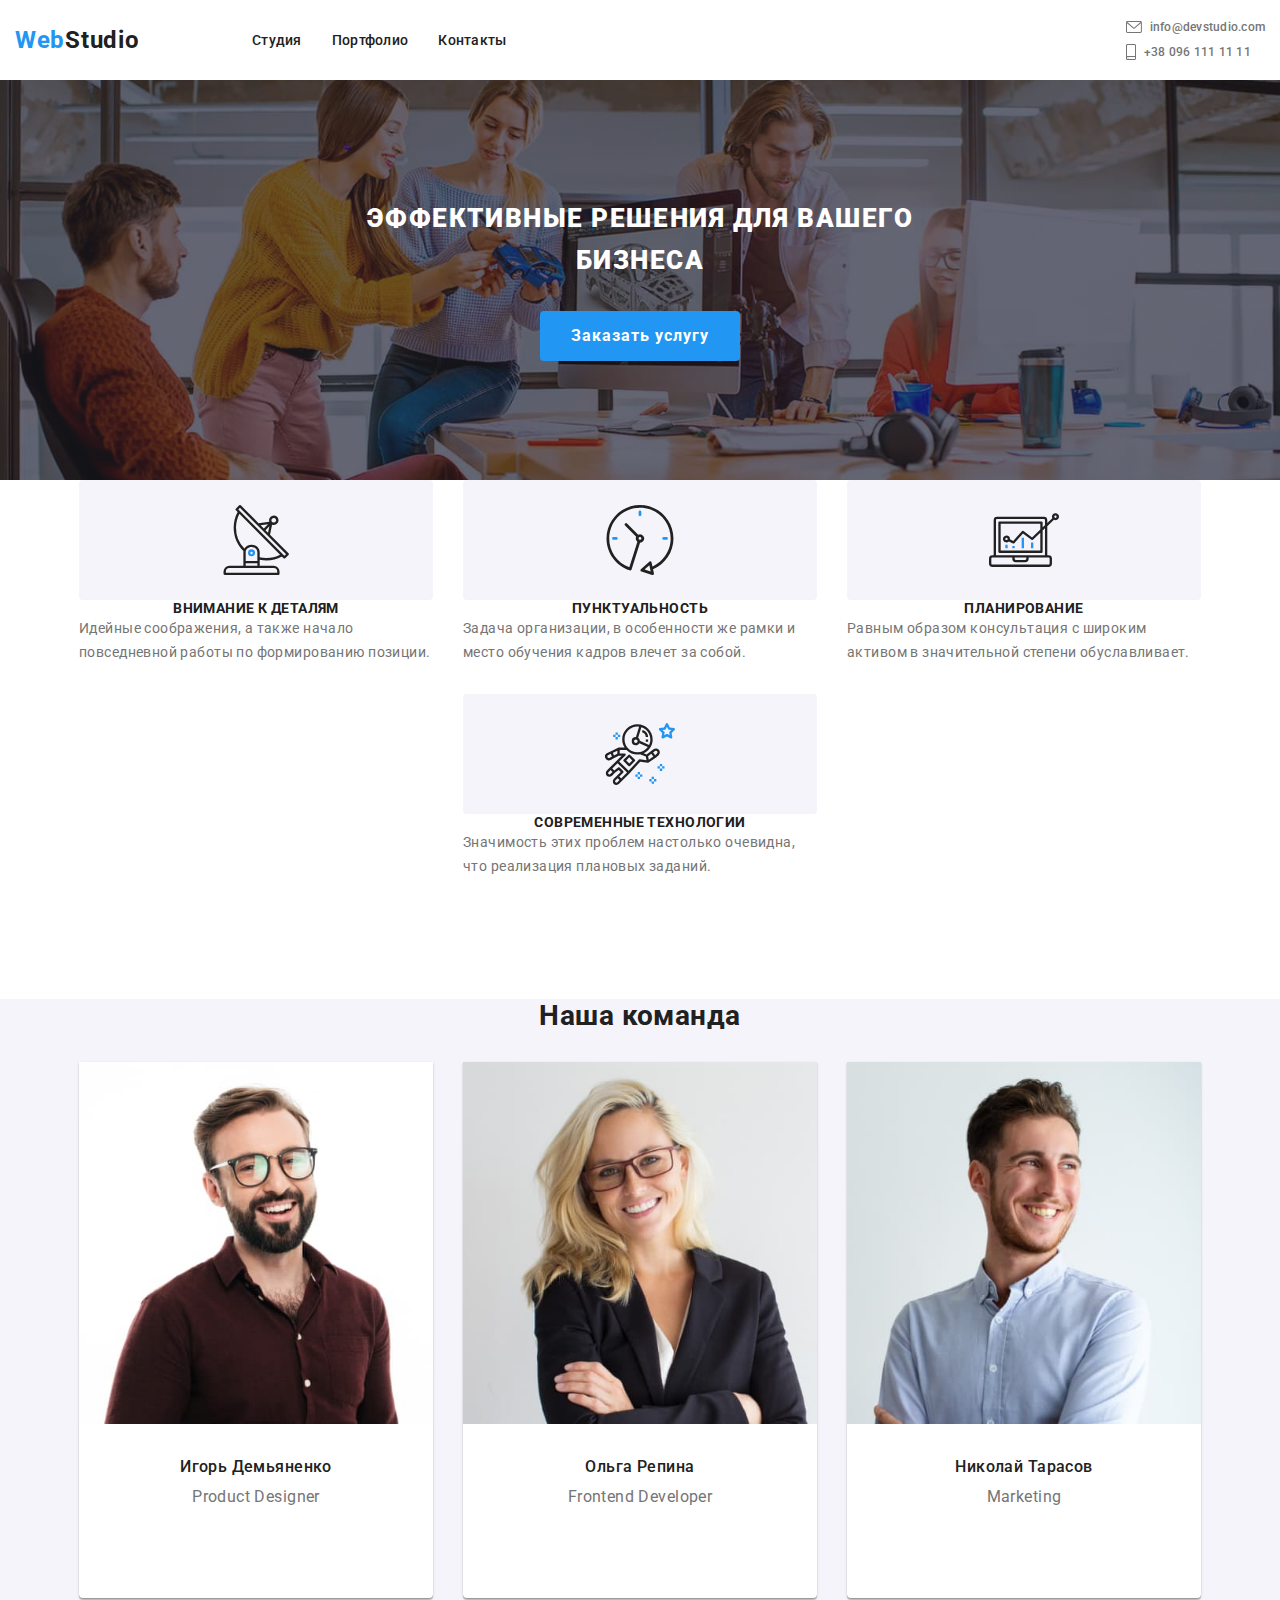
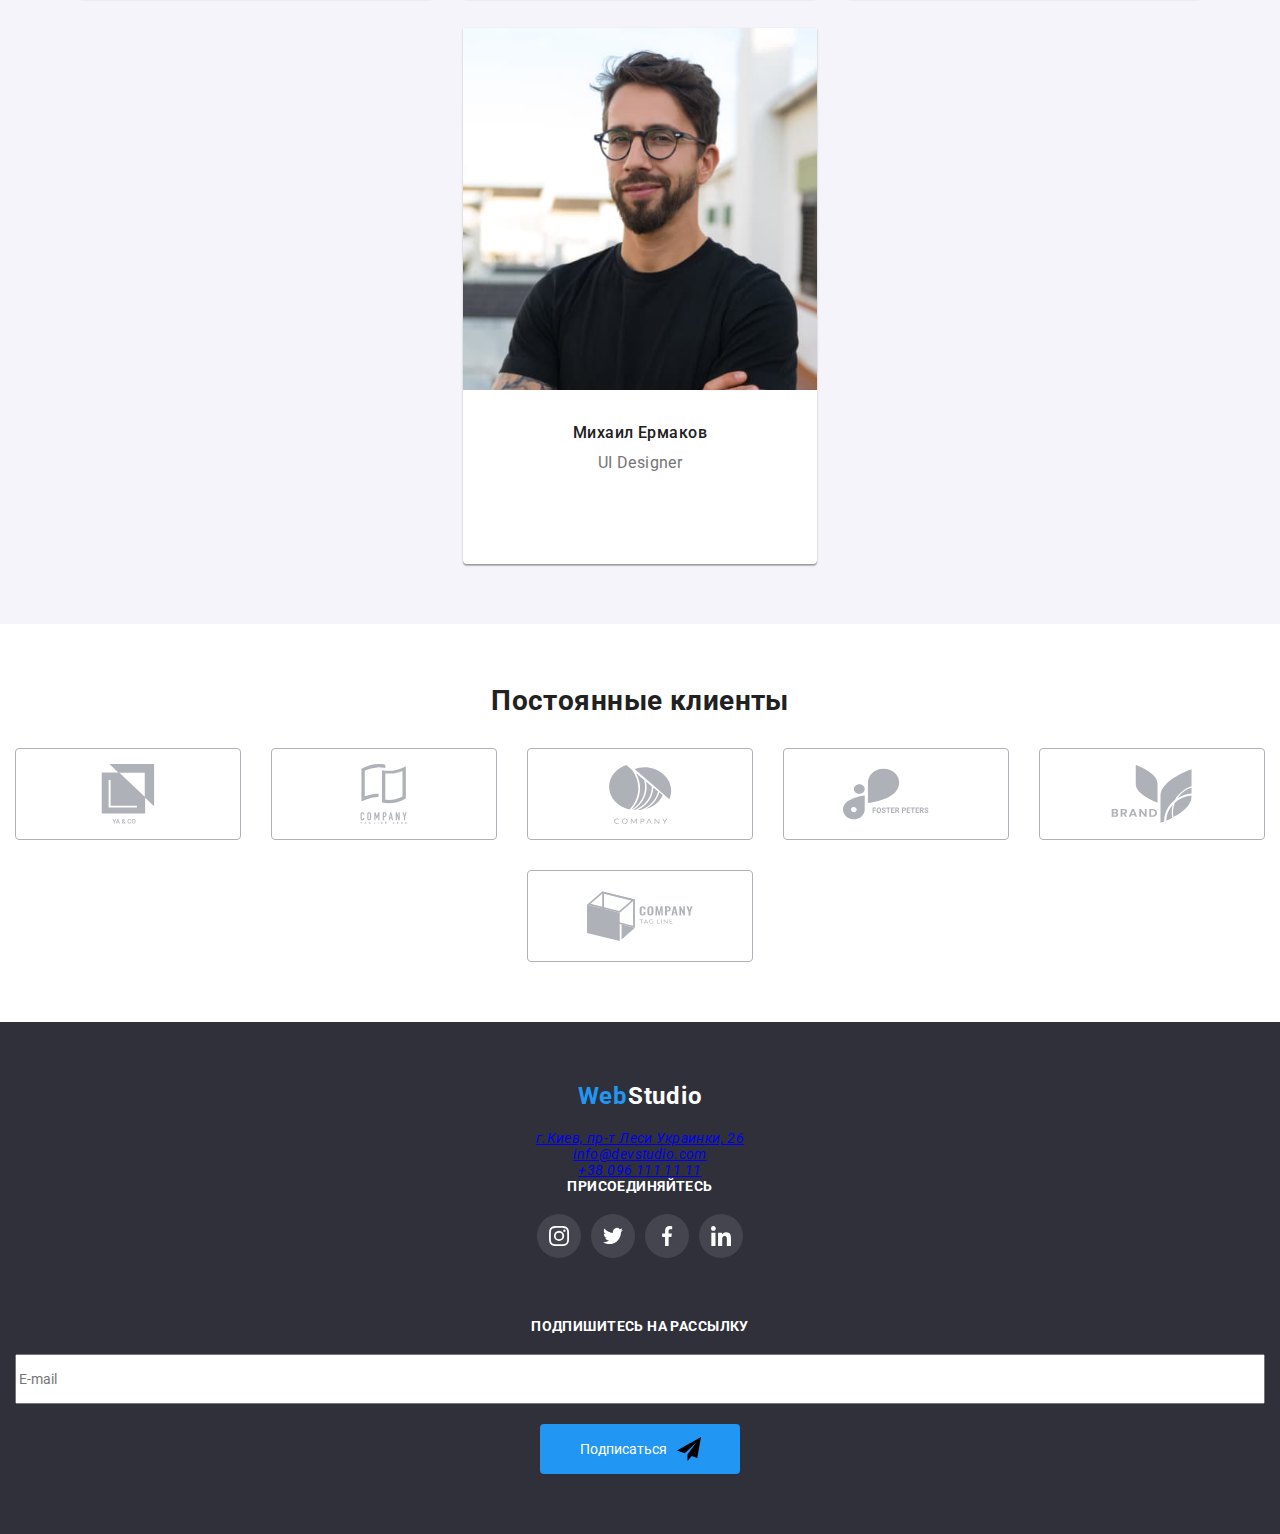
==== commit 7b9b90c2: "notepad" ====
--- a/index.html
+++ b/index.html
@@ -88,7 +88,7 @@
             </div>
         </section>
         <!--Особенности-->
-        <section class="section benefits">
+        <section class="section">
             <div class="container benefits">
               <h2 class="benefits__header">Особенности</h2>
               <ul class="benefits__list">
--- a/css/main.min.css
+++ b/css/main.min.css
@@ -1 +1 @@
-/*! modern-normalize v1.1.0 | MIT License | https://github.com/sindresorhus/modern-normalize */*,::before,::after{-webkit-box-sizing:border-box;box-sizing:border-box}html{-moz-tab-size:4;-o-tab-size:4;tab-size:4}html{line-height:1.15;-webkit-text-size-adjust:100%}body{margin:0}body{font-family:system-ui,-apple-system,"Segoe UI",Roboto,Helvetica,Arial,sans-serif,"Apple Color Emoji","Segoe UI Emoji"}hr{height:0;color:inherit}abbr[title]{-webkit-text-decoration:underline dotted;text-decoration:underline dotted}b,strong{font-weight:bolder}code,kbd,samp,pre{font-family:ui-monospace,SFMono-Regular,Consolas,"Liberation Mono",Menlo,monospace;font-size:1em}small{font-size:80%}sub,sup{font-size:75%;line-height:0;position:relative;vertical-align:baseline}sub{bottom:-0.25em}sup{top:-0.5em}table{text-indent:0;border-color:inherit}button,input,optgroup,select,textarea{font-family:inherit;font-size:100%;line-height:1.15;margin:0}button,select{text-transform:none}button,[type=button],[type=reset],[type=submit]{-webkit-appearance:button}::-moz-focus-inner{border-style:none;padding:0}:-moz-focusring{outline:1px dotted ButtonText}:-moz-ui-invalid{box-shadow:none}legend{padding:0}progress{vertical-align:baseline}::-webkit-inner-spin-button,::-webkit-outer-spin-button{height:auto}[type=search]{-webkit-appearance:textfield;outline-offset:-2px}::-webkit-search-decoration{-webkit-appearance:none}::-webkit-file-upload-button{-webkit-appearance:button;font:inherit}summary{display:list-item}body{font-family:"Roboto",sans-serif;font-size:14px;letter-spacing:.03em;color:#757575}html{-webkit-box-sizing:border-box;box-sizing:border-box}*,*::before,*::after{-webkit-box-sizing:inherit;box-sizing:inherit}h1,h2,h3,p,ul{margin-top:0;margin-bottom:0}img{width:100%}.section:not(:last-child){padding-bottom:60px}.section--indent{margin:60px 0}.logo{font-weight:700;font-size:24px;line-height:1.17;letter-spacing:.03em;text-decoration:none;color:#212121}.logo__part{color:#2196f3}.container{padding:0 15px}.container__mobile{display:-webkit-box;display:-ms-flexbox;display:flex;-webkit-box-align:center;-ms-flex-align:center;align-items:center;height:80px}@media screen and (max-width: 480px){.container__mobile{height:60px}}.header{margin-left:auto;margin-right:auto}.header__btn{display:none}@media screen and (min-width: 480px){.header__social{display:none}}@media screen and (max-width: 480px){.header__mobile{margin-left:auto;margin-right:auto;min-height:60px}.header__btn{display:-webkit-box;display:-ms-flexbox;display:flex;height:40px;width:40px;-webkit-box-pack:center;-ms-flex-pack:center;justify-content:center;-webkit-box-align:center;-ms-flex-align:center;align-items:center;padding:0;border:0;border-radius:50%;margin-left:auto;background-color:rgba(255,255,255,.8)}.header--border{border:1px solid #ececec}}.menu{width:100%}.menu__btn{display:none}.menu__page{display:-webkit-box;display:-ms-flexbox;display:flex}@media screen and (max-width: 480px){.menu{position:fixed;top:0;left:0;height:100%;background-color:rgba(0,0,0,.2);opacity:1;-webkit-transition:opacity 250ms cubic-bezier(0.4, 0, 0.2, 1);transition:opacity 250ms cubic-bezier(0.4, 0, 0.2, 1)}.menu__btn{position:absolute;right:0;top:0;display:block;-webkit-box-pack:center;-ms-flex-pack:center;justify-content:center;-webkit-box-align:center;-ms-flex-align:center;align-items:center;border:0;background:none}.menu__btn:hover{fill:#2196f3}.menu__page{position:absolute;top:0;left:0;-webkit-box-orient:vertical;-webkit-box-direction:normal;-ms-flex-direction:column;flex-direction:column;-webkit-transform:translateX(0);transform:translateX(0);height:100%;width:100%;border-radius:4px;-webkit-box-shadow:0px 1px 3px rgba(0,0,0,.12),0px 1px 1px rgba(0,0,0,.14),0px 2px 1px rgba(0,0,0,.2);box-shadow:0px 1px 3px rgba(0,0,0,.12),0px 1px 1px rgba(0,0,0,.14),0px 2px 1px rgba(0,0,0,.2);background-color:#fff;-webkit-transition:-webkit-transform 250ms cubic-bezier(0.4, 0, 0.2, 1);transition:-webkit-transform 250ms cubic-bezier(0.4, 0, 0.2, 1);transition:transform 250ms cubic-bezier(0.4, 0, 0.2, 1);transition:transform 250ms cubic-bezier(0.4, 0, 0.2, 1), -webkit-transform 250ms cubic-bezier(0.4, 0, 0.2, 1)}.menu--is-hidden{opacity:0;pointer-events:none}.menu--is-hidden .menu__page{-webkit-transform:translateX(100%);transform:translateX(100%)}}.nav{display:-webkit-box;display:-ms-flexbox;display:flex;-webkit-box-align:center;-ms-flex-align:center;align-items:center;margin-left:10%;max-width:294px}.nav__list .nav__item+.nav__item{margin-left:30px}.nav__list{display:-webkit-box;display:-ms-flexbox;display:flex;padding:0;list-style:none}.nav__link{font-weight:500;font-size:14px;line-height:1.14px;letter-spacing:.02em;text-decoration:none;color:#212121}@media screen and (max-width: 480px){.nav__list{display:block;margin-top:48px;margin-bottom:50%}.nav__link{font-weight:500;font-size:40px;line-height:1.2;letter-spacing:.02em;text-decoration:none;color:#212121}.nav__link:hover{color:#2196f3}.nav__link--current{color:#2196f3}.nav__list .nav__item+.nav__item{margin-top:7%}}.contact{list-style:none;padding:0;margin-left:auto}.contact__link{display:-webkit-box;display:-ms-flexbox;display:flex;-webkit-box-align:center;-ms-flex-align:center;align-items:center;font-weight:500;font-size:12px;line-height:1.2;letter-spacing:.02em;color:#757575;text-decoration:none}.contact__icon{fill:currentColor}@media screen and (max-width: 480px){.contact{margin-bottom:60px}.contact__link{font-weight:500;font-size:24px;line-height:1.2;letter-spacing:.02em;text-decoration:none;color:#757575}.contact__link--indent{display:block;margin-bottom:32px}.contact__link--style{font-weight:500;font-size:34px;line-height:1.2;color:#2196f3}.contact__icon{display:none}.contact__address{display:block;font-style:normal;margin-bottom:8px;font-size:14px;line-height:1.7;text-decoration:none;color:#fff}.contact__email{display:block;margin-bottom:8px;font-style:normal;text-decoration:none;line-height:1.7;color:rgba(255,255,255,.6)}.contact__tel{font-style:normal;text-decoration:none;line-height:1.7;color:rgba(255,255,255,.6)}}.social{display:-webkit-box;display:-ms-flexbox;display:flex;list-style:none;padding:0}.social--color{fill:#2196f3}.social--indent{-webkit-box-pack:center;-ms-flex-pack:center;justify-content:center;-webkit-box-align:center;-ms-flex-align:center;align-items:center;padding-bottom:24px}.social .social__item--indent+.social__item--indent{margin-left:10px}.social--margin{margin-left:40px}.social__link{display:-webkit-box;display:-ms-flexbox;display:flex;font-weight:500;font-size:18px;line-height:1.2;letter-spacing:.02em;text-decoration:none;color:#fff}.social__link--color{color:#2196f3}.social__link--size{height:44px;width:44px;-webkit-box-pack:center;-ms-flex-pack:center;justify-content:center;-webkit-box-align:center;-ms-flex-align:center;align-items:center}.social__link--bg{background-color:rgba(255,255,255,.1);border-radius:50%}.social__link--bg:hover{color:#fff;background-color:#2196f3}.social__item{display:-webkit-box;display:-ms-flexbox;display:flex}.social__border{margin:0 10px;display:block;height:22px;width:1px;border:1px solid rgba(33,33,33,.2)}.social__icon{fill:currentColor;height:20px;width:20px}.hero{margin-left:auto;margin-right:auto;background-color:#c4c4c4}.hero--overlay{display:block;height:400px;width:auto;background-image:-webkit-gradient(linear, left top, right top, from(rgba(47, 48, 58, 0.4)), to(rgba(47, 48, 58, 0.4))),url(.././images/Img-hero.jpg);background-image:linear-gradient(to right, rgba(47, 48, 58, 0.4), rgba(47, 48, 58, 0.4)),url(.././images/Img-hero.jpg);background-size:cover;background-position:50%;background-repeat:no-repeat}.hero__content{padding:118px 60px;text-align:center}.hero__title{max-width:650px;font-weight:900;font-size:26px;line-height:1.6;text-align:center;letter-spacing:.06em;text-transform:uppercase;color:#fff;margin:0 auto;margin-bottom:30px}.button{padding:0;border:0;border-radius:4px}.button--size{height:50px;width:200px}.button--color{color:#fff;background-color:#2196f3}.button--font{font-weight:700;font-size:16px;line-height:1.9;letter-spacing:.06em}.benefits__header{display:none}.benefits__list{display:-webkit-box;display:-ms-flexbox;display:flex;-webkit-box-orient:vertical;-webkit-box-direction:normal;-ms-flex-direction:column;flex-direction:column;-webkit-box-align:center;-ms-flex-align:center;align-items:center;padding:0;list-style:none}.benefits__item{max-width:580px}.benefits__item:not(:last-child){margin-bottom:30px}.benefits__pic{display:-webkit-box;display:-ms-flexbox;display:flex;margin-bottom:30px;height:120px;-webkit-box-pack:center;-ms-flex-pack:center;justify-content:center;-webkit-box-align:center;-ms-flex-align:center;align-items:center;border-radius:4px;background-color:#f5f4fa}.benefits__title{margin-bottom:10px;font-weight:700;font-size:14px;line-height:16px;text-align:center;letter-spacing:.03em;text-transform:uppercase;color:#212121}.benefits__text{margin-bottom:16px;font-size:14px;line-height:1.7;letter-spacing:.03em}.work{display:none}.team{background-color:#f5f4fa;text-align:center}.team__img{margin-bottom:30px}.team__title{margin-top:60px;margin-bottom:30px;font-weight:700;font-size:28px;line-height:1.2;color:#212121}.team__list{display:-webkit-box;display:-ms-flexbox;display:flex;-webkit-box-orient:vertical;-webkit-box-direction:normal;-ms-flex-direction:column;flex-direction:column;-webkit-box-align:center;-ms-flex-align:center;align-items:center;padding:0;list-style:none}.team__item{max-height:622px;max-width:450px;-webkit-box-shadow:0px 1px 3px rgba(0,0,0,.12),0px 1px 1px rgba(0,0,0,.14),0px 2px 1px rgba(0,0,0,.2);box-shadow:0px 1px 3px rgba(0,0,0,.12),0px 1px 1px rgba(0,0,0,.14),0px 2px 1px rgba(0,0,0,.2);border-radius:0px 0px 4px 4px;background-color:#fff}.team__list .team__item+.team__item{margin-top:30px}.team__name{margin-bottom:10px;font-weight:500;font-size:16px;line-height:1.2;color:#212121}.team__position{margin-bottom:16px;font-size:16px;line-height:1.2}.clients{padding:60px 15px}.clients__title{margin-bottom:30px;font-weight:700;font-size:28px;line-height:1.2;text-align:center;color:#212121}.clients__list{display:-webkit-box;display:-ms-flexbox;display:flex;padding:0;margin:-15px;-ms-flex-wrap:wrap;flex-wrap:wrap;list-style:none}.clients__item{margin:15px;width:calc((100% - 60px)/2)}.clients__link{display:-webkit-box;display:-ms-flexbox;display:flex;height:92px;-webkit-box-pack:center;-ms-flex-pack:center;justify-content:center;-webkit-box-align:center;-ms-flex-align:center;align-items:center;border:1px solid #afb1b8;border-radius:4px;color:#afb1b8}.clients__link:hover,.clients__link:focus{color:#2196f3;border-color:#2196f3}.clients__icon{fill:currentColor}.modal{position:fixed;top:0;left:0;padding:93px 15px;width:100%;height:100%;background-color:rgba(0,0,0,.2);opacity:1;-webkit-transition:opacity 250ms cubic-bezier(0.4, 0, 0.2, 1);transition:opacity 250ms cubic-bezier(0.4, 0, 0.2, 1)}.modal--is-hidden{opacity:0;pointer-events:none}.modal--is-hidden .modal__page{-webkit-transform:translate(-50%, -50%) scale(0.25);transform:translate(-50%, -50%) scale(0.25)}.modal__page{position:absolute;top:50%;left:50%;-webkit-transform:translate(-50%, -50%) scale(1);transform:translate(-50%, -50%) scale(1);min-height:calc(100% - 15px);min-width:85%;border-radius:4px;-webkit-box-shadow:0px 1px 3px rgba(0,0,0,.12),0px 1px 1px rgba(0,0,0,.14),0px 2px 1px rgba(0,0,0,.2);box-shadow:0px 1px 3px rgba(0,0,0,.12),0px 1px 1px rgba(0,0,0,.14),0px 2px 1px rgba(0,0,0,.2);background-color:#fff;-webkit-transition:-webkit-transform 250ms cubic-bezier(0.4, 0, 0.2, 1);transition:-webkit-transform 250ms cubic-bezier(0.4, 0, 0.2, 1);transition:transform 250ms cubic-bezier(0.4, 0, 0.2, 1);transition:transform 250ms cubic-bezier(0.4, 0, 0.2, 1), -webkit-transform 250ms cubic-bezier(0.4, 0, 0.2, 1)}.modal__btn{position:absolute;top:8px;right:8px;display:-webkit-box;display:-ms-flexbox;display:flex;-webkit-box-pack:center;-ms-flex-pack:center;justify-content:center;-webkit-box-align:center;-ms-flex-align:center;align-items:center;height:32px;width:32px;color:#212121;border-radius:50%;border:1px solid rgba(0,0,0,.1);background-color:#fff}.modal__btn svg{fill:currentColor;-ms-flex-negative:0;flex-shrink:0}.modal__content{text-align:center;padding:40px}.modal__title{display:inline-block;margin-bottom:12px;font-weight:700;font-size:20px;line-height:1.5;color:#212121}.modal__field{display:-webkit-box;display:-ms-flexbox;display:flex;-webkit-box-orient:vertical;-webkit-box-direction:normal;-ms-flex-direction:column;flex-direction:column;-webkit-box-pack:center;-ms-flex-pack:center;justify-content:center}.modal__label{position:relative;display:-webkit-box;display:-ms-flexbox;display:flex;-webkit-box-orient:vertical;-webkit-box-direction:normal;-ms-flex-direction:column;flex-direction:column;text-align:start;margin-top:10px;margin-bottom:4px;font-size:12px;line-height:14px;letter-spacing:.1px}.modal__input{margin-top:4px;padding-left:42px;width:auto;height:40px;border:1px solid rgba(33,33,33,.2);outline:0;border-radius:4px;-webkit-transition:border 250ms cubic-bezier(0.4, 0, 0.2, 1);transition:border 250ms cubic-bezier(0.4, 0, 0.2, 1)}.modal__input:focus-within{border-color:#2196f3}.modal__input:focus-within+.modal__icon{color:#2196f3}.modal__icon{position:absolute;left:12px;top:50%;fill:currentColor;-webkit-transition:color 250ms cubic-bezier(0.4, 0, 0.2, 1);transition:color 250ms cubic-bezier(0.4, 0, 0.2, 1)}.modal__textarea{padding:12px 16px;height:120px;margin-top:4px;margin-bottom:20px;border:1px solid rgba(33,33,33,.2);outline:0;border-radius:4px;resize:none;-webkit-transition:border 250ms cubic-bezier(0.4, 0, 0.2, 1);transition:border 250ms cubic-bezier(0.4, 0, 0.2, 1)}.modal__textarea:focus-within{border-color:#2196f3}.modal__contract{margin-left:3px;color:#2196f3}.modal__button{margin-left:auto;margin-right:auto}.modal__policy{position:absolute;width:1px;height:1px;margin:-1px;border:0;padding:0;clip:rect(0 0 0 0);overflow:hidden}.modal__checkbox{display:-webkit-box;display:-ms-flexbox;display:flex;-webkit-box-pack:center;-ms-flex-pack:center;justify-content:center;-webkit-box-align:center;-ms-flex-align:center;align-items:center;margin-bottom:31px;font-weight:400;font-size:12px;line-height:1.2;letter-spacing:.03em}.modal__policy:checked+.modal__accept{border-color:#2196f3;background-image:url(../../images/check.svg);background-size:contain;background-color:#2196f3;background-origin:border-box}.modal__accept{margin-right:8px;min-height:15px;min-width:16px;border-radius:4px;border:2px solid #212121;-webkit-transition:border 250ms cubic-bezier(0.4, 0, 0.2, 1),background-color 250ms cubic-bezier(0.4, 0, 0.2, 1);transition:border 250ms cubic-bezier(0.4, 0, 0.2, 1),background-color 250ms cubic-bezier(0.4, 0, 0.2, 1)}.footer{background-color:#2f303a;text-align:center}.footer__container{padding:60px 15px}.footer__logo{display:block;margin-bottom:20px;color:#fff}.footer__contact{padding:0;text-decoration:none}.footer__title{margin-bottom:20px;font-weight:700;font-size:14px;line-height:16px;letter-spacing:.03em;text-transform:uppercase;color:#fff}.footer__social{display:-webkit-box;display:-ms-flexbox;display:flex;-webkit-box-orient:vertical;-webkit-box-direction:normal;-ms-flex-direction:column;flex-direction:column;-webkit-box-align:center;-ms-flex-align:center;align-items:center;margin-bottom:60px}.footer__form{-webkit-box-orient:vertical;-webkit-box-direction:normal;-ms-flex-direction:column;flex-direction:column;-webkit-box-align:center;-ms-flex-align:center;align-items:center}.footer__email{height:50px;width:100%;margin-bottom:20px}.footer__button{display:-webkit-box;display:-ms-flexbox;display:flex;margin-left:auto;margin-right:auto;-webkit-box-pack:center;-ms-flex-pack:center;justify-content:center;-webkit-box-align:center;-ms-flex-align:center;align-items:center;height:50px;width:200px;color:#fff;background-color:#2196f3}.footer__icon{margin-left:10px}.portfolio__list{display:-webkit-box;display:-ms-flexbox;display:flex;-ms-flex-wrap:wrap;flex-wrap:wrap;-webkit-box-pack:center;-ms-flex-pack:center;justify-content:center;padding:0;margin:-15px;margin-bottom:40px;list-style:none}.portfolio__item{margin:7px 15px}.portfolio__button--current{background-color:#2196f3;color:#fff;-webkit-box-shadow:0px 3px 1px rgba(0,0,0,.1),0px 1px 2px rgba(0,0,0,.08),0px 2px 2px rgba(0,0,0,.12);box-shadow:0px 3px 1px rgba(0,0,0,.1),0px 1px 2px rgba(0,0,0,.08),0px 2px 2px rgba(0,0,0,.12)}.portfolio__button:hover,.portfolio__button:focus{background-color:#2196f3;color:#fff;-webkit-box-shadow:0px 3px 1px rgba(0,0,0,.1),0px 1px 2px rgba(0,0,0,.08),0px 2px 2px rgba(0,0,0,.12);box-shadow:0px 3px 1px rgba(0,0,0,.1),0px 1px 2px rgba(0,0,0,.08),0px 2px 2px rgba(0,0,0,.12)}.portfolio__button--text{padding:6px 22px;font-weight:500;font-size:16px;line-height:26px}.project{padding:0;margin:-15px;display:-webkit-box;display:-ms-flexbox;display:flex;-ms-flex-wrap:wrap;flex-wrap:wrap;-webkit-box-align:center;-ms-flex-align:center;align-items:center;-webkit-box-pack:center;-ms-flex-pack:center;justify-content:center}.project__item{margin:15px;min-width:370px;border:1px solid #eee;list-style:none;cursor:pointer;-webkit-transition:-webkit-box-shadow 250ms cubic-bezier(0.4, 0, 0.2, 1);transition:-webkit-box-shadow 250ms cubic-bezier(0.4, 0, 0.2, 1);transition:box-shadow 250ms cubic-bezier(0.4, 0, 0.2, 1);transition:box-shadow 250ms cubic-bezier(0.4, 0, 0.2, 1), -webkit-box-shadow 250ms cubic-bezier(0.4, 0, 0.2, 1)}.project__item:hover,.project__item:focus{-webkit-box-shadow:0px 1px 1px rgba(0,0,0,.12),0px 4px 4px rgba(0,0,0,.06),1px 4px 6px rgba(0,0,0,.16);box-shadow:0px 1px 1px rgba(0,0,0,.12),0px 4px 4px rgba(0,0,0,.06),1px 4px 6px rgba(0,0,0,.16);opacity:1}.project__img{position:relative;overflow:hidden}.project__img>img{display:block}.project__img:hover .project__info{-webkit-transform:translateY(calc(100% - 294px));transform:translateY(calc(100% - 294px))}.project__info{position:absolute;pointer-events:none;top:0;left:0;height:294px;width:100%;padding:63px 24px;font-size:18px;line-height:1.56;color:#fff;background-color:rgba(33,150,243,.9);-webkit-transform:translateY(100%);transform:translateY(100%);-webkit-transition:opacity 250ms cubic-bezier(0.4, 0, 0.2, 1),-webkit-transform 250ms cubic-bezier(0.4, 0, 0.2, 1);transition:opacity 250ms cubic-bezier(0.4, 0, 0.2, 1),-webkit-transform 250ms cubic-bezier(0.4, 0, 0.2, 1);transition:transform 250ms cubic-bezier(0.4, 0, 0.2, 1),opacity 250ms cubic-bezier(0.4, 0, 0.2, 1);transition:transform 250ms cubic-bezier(0.4, 0, 0.2, 1),opacity 250ms cubic-bezier(0.4, 0, 0.2, 1),-webkit-transform 250ms cubic-bezier(0.4, 0, 0.2, 1)}.project__card{padding-top:20px;padding-bottom:20px;padding-left:24px}.project__name{margin-bottom:4px;font-weight:700;font-size:18px;line-height:2;letter-spacing:.06em;color:#212121}/*# sourceMappingURL=main.min.css.map */+/*! modern-normalize v1.1.0 | MIT License | https://github.com/sindresorhus/modern-normalize */*,::before,::after{-webkit-box-sizing:border-box;box-sizing:border-box}html{-moz-tab-size:4;-o-tab-size:4;tab-size:4}html{line-height:1.15;-webkit-text-size-adjust:100%}body{margin:0}body{font-family:system-ui,-apple-system,"Segoe UI",Roboto,Helvetica,Arial,sans-serif,"Apple Color Emoji","Segoe UI Emoji"}hr{height:0;color:inherit}abbr[title]{-webkit-text-decoration:underline dotted;text-decoration:underline dotted}b,strong{font-weight:bolder}code,kbd,samp,pre{font-family:ui-monospace,SFMono-Regular,Consolas,"Liberation Mono",Menlo,monospace;font-size:1em}small{font-size:80%}sub,sup{font-size:75%;line-height:0;position:relative;vertical-align:baseline}sub{bottom:-0.25em}sup{top:-0.5em}table{text-indent:0;border-color:inherit}button,input,optgroup,select,textarea{font-family:inherit;font-size:100%;line-height:1.15;margin:0}button,select{text-transform:none}button,[type=button],[type=reset],[type=submit]{-webkit-appearance:button}::-moz-focus-inner{border-style:none;padding:0}:-moz-focusring{outline:1px dotted ButtonText}:-moz-ui-invalid{box-shadow:none}legend{padding:0}progress{vertical-align:baseline}::-webkit-inner-spin-button,::-webkit-outer-spin-button{height:auto}[type=search]{-webkit-appearance:textfield;outline-offset:-2px}::-webkit-search-decoration{-webkit-appearance:none}::-webkit-file-upload-button{-webkit-appearance:button;font:inherit}summary{display:list-item}body{font-family:"Roboto",sans-serif;font-size:14px;letter-spacing:.03em;color:#757575}html{-webkit-box-sizing:border-box;box-sizing:border-box}*,*::before,*::after{-webkit-box-sizing:inherit;box-sizing:inherit}h1,h2,h3,p,ul{margin-top:0;margin-bottom:0}img{width:100%}.section:not(:last-child){padding-bottom:60px}.section--indent{margin:60px 0}.logo{font-weight:700;font-size:24px;line-height:1.17;letter-spacing:.03em;text-decoration:none;color:#212121}.logo__part{color:#2196f3}.container{padding:0 15px}.container__mobile{display:-webkit-box;display:-ms-flexbox;display:flex;-webkit-box-align:center;-ms-flex-align:center;align-items:center;height:80px}@media screen and (max-width: 480px){.container__mobile{height:60px}}.header{margin-left:auto;margin-right:auto}.header__btn{display:none}@media screen and (min-width: 480px){.header__social{display:none}}@media screen and (max-width: 480px){.header__mobile{margin-left:auto;margin-right:auto;min-height:60px}.header__btn{display:-webkit-box;display:-ms-flexbox;display:flex;height:40px;width:40px;-webkit-box-pack:center;-ms-flex-pack:center;justify-content:center;-webkit-box-align:center;-ms-flex-align:center;align-items:center;padding:0;border:0;border-radius:50%;margin-left:auto;background-color:rgba(255,255,255,.8)}.header--border{border:1px solid #ececec}}.menu{width:100%}.menu__btn{display:none}.menu__page{display:-webkit-box;display:-ms-flexbox;display:flex}@media screen and (max-width: 480px){.menu{position:fixed;top:0;left:0;height:100%;background-color:rgba(0,0,0,.2);opacity:1;-webkit-transition:opacity 250ms cubic-bezier(0.4, 0, 0.2, 1);transition:opacity 250ms cubic-bezier(0.4, 0, 0.2, 1)}.menu__btn{position:absolute;right:0;top:0;display:block;-webkit-box-pack:center;-ms-flex-pack:center;justify-content:center;-webkit-box-align:center;-ms-flex-align:center;align-items:center;border:0;background:none}.menu__btn:hover{fill:#2196f3}.menu__page{position:absolute;top:0;left:0;-webkit-box-orient:vertical;-webkit-box-direction:normal;-ms-flex-direction:column;flex-direction:column;-webkit-transform:translateX(0);transform:translateX(0);height:100%;width:100%;border-radius:4px;-webkit-box-shadow:0px 1px 3px rgba(0,0,0,.12),0px 1px 1px rgba(0,0,0,.14),0px 2px 1px rgba(0,0,0,.2);box-shadow:0px 1px 3px rgba(0,0,0,.12),0px 1px 1px rgba(0,0,0,.14),0px 2px 1px rgba(0,0,0,.2);background-color:#fff;-webkit-transition:-webkit-transform 250ms cubic-bezier(0.4, 0, 0.2, 1);transition:-webkit-transform 250ms cubic-bezier(0.4, 0, 0.2, 1);transition:transform 250ms cubic-bezier(0.4, 0, 0.2, 1);transition:transform 250ms cubic-bezier(0.4, 0, 0.2, 1), -webkit-transform 250ms cubic-bezier(0.4, 0, 0.2, 1)}.menu--is-hidden{opacity:0;pointer-events:none}.menu--is-hidden .menu__page{-webkit-transform:translateX(100%);transform:translateX(100%)}}.nav{display:-webkit-box;display:-ms-flexbox;display:flex;-webkit-box-align:center;-ms-flex-align:center;align-items:center;margin-left:10%;max-width:294px}.nav__list .nav__item+.nav__item{margin-left:30px}.nav__list{display:-webkit-box;display:-ms-flexbox;display:flex;padding:0;list-style:none}.nav__link{font-weight:500;font-size:14px;line-height:1.14px;letter-spacing:.02em;text-decoration:none;color:#212121}@media screen and (max-width: 480px){.nav__list{display:block;margin-top:48px;margin-bottom:50%}.nav__link{font-weight:500;font-size:40px;line-height:1.2;letter-spacing:.02em;text-decoration:none;color:#212121}.nav__link:hover{color:#2196f3}.nav__link--current{color:#2196f3}.nav__list .nav__item+.nav__item{margin-top:7%}}.contact{list-style:none;padding:0;margin-left:auto}.contact__link{display:-webkit-box;display:-ms-flexbox;display:flex;-webkit-box-align:center;-ms-flex-align:center;align-items:center;font-weight:500;font-size:12px;line-height:1.2;letter-spacing:.02em;color:#757575;text-decoration:none}.contact__link--indent{margin-bottom:10px}.contact__icon{fill:currentColor;margin-right:8px}@media screen and (max-width: 480px){.contact{margin-bottom:60px}.contact__link{font-weight:500;font-size:24px;line-height:1.2;letter-spacing:.02em;text-decoration:none;color:#757575}.contact__link--indent{margin-bottom:32px}.contact__link--style{font-weight:500;font-size:34px;line-height:1.2;color:#2196f3}.contact__icon{display:none}.contact__address{display:block;font-style:normal;margin-bottom:8px;font-size:14px;line-height:1.7;text-decoration:none;color:#fff}.contact__email{display:block;margin-bottom:8px;font-style:normal;text-decoration:none;line-height:1.7;color:rgba(255,255,255,.6)}.contact__tel{font-style:normal;text-decoration:none;line-height:1.7;color:rgba(255,255,255,.6)}}.social{display:-webkit-box;display:-ms-flexbox;display:flex;list-style:none;padding:0}.social--color{fill:#2196f3}.social--indent{-webkit-box-pack:center;-ms-flex-pack:center;justify-content:center;-webkit-box-align:center;-ms-flex-align:center;align-items:center;padding-bottom:24px}.social .social__item--indent+.social__item--indent{margin-left:10px}.social--margin{margin-left:40px}.social__link{display:-webkit-box;display:-ms-flexbox;display:flex;font-weight:500;font-size:18px;line-height:1.2;letter-spacing:.02em;text-decoration:none;color:#fff}.social__link--color{color:#2196f3}.social__link--size{height:44px;width:44px;-webkit-box-pack:center;-ms-flex-pack:center;justify-content:center;-webkit-box-align:center;-ms-flex-align:center;align-items:center}.social__link--bg{background-color:rgba(255,255,255,.1);border-radius:50%}.social__link--bg:hover{color:#fff;background-color:#2196f3}.social__item{display:-webkit-box;display:-ms-flexbox;display:flex}.social__border{margin:0 10px;display:block;height:22px;width:1px;border:1px solid rgba(33,33,33,.2)}.social__icon{fill:currentColor;height:20px;width:20px}.hero{margin-left:auto;margin-right:auto;background-color:#c4c4c4}.hero--overlay{display:block;height:400px;width:auto;background-image:-webkit-gradient(linear, left top, right top, from(rgba(47, 48, 58, 0.4)), to(rgba(47, 48, 58, 0.4))),url(.././images/Img-hero.jpg);background-image:linear-gradient(to right, rgba(47, 48, 58, 0.4), rgba(47, 48, 58, 0.4)),url(.././images/Img-hero.jpg);background-size:cover;background-position:50%;background-repeat:no-repeat}.hero__content{padding:118px 60px;text-align:center}.hero__title{max-width:650px;font-weight:900;font-size:26px;line-height:1.6;text-align:center;letter-spacing:.06em;text-transform:uppercase;color:#fff;margin:0 auto;margin-bottom:30px}.button{padding:0;border:0;border-radius:4px}.button--size{height:50px;width:200px}.button--color{color:#fff;background-color:#2196f3}.button--font{font-weight:700;font-size:16px;line-height:1.9;letter-spacing:.06em}.benefits__header{display:none}.benefits__list{display:-webkit-box;display:-ms-flexbox;display:flex;-webkit-box-pack:center;-ms-flex-pack:center;justify-content:center;-ms-flex-wrap:wrap;flex-wrap:wrap;margin:-15px;padding:0;list-style:none}.benefits__item{margin:15px;max-width:450px}.benefits__pic{display:-webkit-box;display:-ms-flexbox;display:flex;height:120px;-webkit-box-pack:center;-ms-flex-pack:center;justify-content:center;-webkit-box-align:center;-ms-flex-align:center;align-items:center;border-radius:4px;background-color:#f5f4fa}.benefits__title{font-weight:700;font-size:14px;line-height:1.2;text-align:center;letter-spacing:.03em;text-transform:uppercase;color:#212121}.benefits__text{font-size:14px;line-height:1.7;letter-spacing:.03em}@media screen and (min-width: 481px){.benefits__item{max-width:354px}}.work{display:none}.team{background-color:#f5f4fa;text-align:center}.team__img{margin-bottom:30px}.team__title{margin-top:60px;margin-bottom:30px;font-weight:700;font-size:28px;line-height:1.2;color:#212121}.team__list{display:-webkit-box;display:-ms-flexbox;display:flex;-ms-flex-wrap:wrap;flex-wrap:wrap;-webkit-box-pack:center;-ms-flex-pack:center;justify-content:center;padding:0;list-style:none}.team__item{max-height:622px;max-width:450px;-webkit-box-shadow:0px 1px 3px rgba(0,0,0,.12),0px 1px 1px rgba(0,0,0,.14),0px 2px 1px rgba(0,0,0,.2);box-shadow:0px 1px 3px rgba(0,0,0,.12),0px 1px 1px rgba(0,0,0,.14),0px 2px 1px rgba(0,0,0,.2);border-radius:0px 0px 4px 4px;background-color:#fff}.team__name{margin-bottom:10px;font-weight:500;font-size:16px;line-height:1.2;color:#212121}.team__position{margin-bottom:16px;font-size:16px;line-height:1.2}@media screen and (min-width: 481px){.team__list{margin:-15px}.team__item{margin:15px;width:354px;height:536px}}.clients{padding:60px 15px}.clients__title{margin-bottom:30px;font-weight:700;font-size:28px;line-height:1.2;text-align:center;color:#212121}.clients__list{display:-webkit-box;display:-ms-flexbox;display:flex;-webkit-box-pack:center;-ms-flex-pack:center;justify-content:center;padding:0;margin:-15px;-ms-flex-wrap:wrap;flex-wrap:wrap;list-style:none}.clients__item{margin:15px;width:calc((100% - 60px)/2)}.clients__link{display:-webkit-box;display:-ms-flexbox;display:flex;height:92px;-webkit-box-pack:center;-ms-flex-pack:center;justify-content:center;-webkit-box-align:center;-ms-flex-align:center;align-items:center;border:1px solid #afb1b8;border-radius:4px;color:#afb1b8}.clients__link:hover,.clients__link:focus{color:#2196f3;border-color:#2196f3}.clients__icon{fill:currentColor}@media screen and (min-width: 480px){.clients__item{width:226px}}.modal{position:fixed;top:0;left:0;padding:93px 15px;width:100%;height:100%;background-color:rgba(0,0,0,.2);opacity:1;-webkit-transition:opacity 250ms cubic-bezier(0.4, 0, 0.2, 1);transition:opacity 250ms cubic-bezier(0.4, 0, 0.2, 1)}.modal--is-hidden{opacity:0;pointer-events:none}.modal--is-hidden .modal__page{-webkit-transform:translate(-50%, -50%) scale(0.25);transform:translate(-50%, -50%) scale(0.25)}.modal__page{position:absolute;top:50%;left:50%;-webkit-transform:translate(-50%, -50%) scale(1);transform:translate(-50%, -50%) scale(1);min-height:calc(100% - 15px);min-width:85%;border-radius:4px;-webkit-box-shadow:0px 1px 3px rgba(0,0,0,.12),0px 1px 1px rgba(0,0,0,.14),0px 2px 1px rgba(0,0,0,.2);box-shadow:0px 1px 3px rgba(0,0,0,.12),0px 1px 1px rgba(0,0,0,.14),0px 2px 1px rgba(0,0,0,.2);background-color:#fff;-webkit-transition:-webkit-transform 250ms cubic-bezier(0.4, 0, 0.2, 1);transition:-webkit-transform 250ms cubic-bezier(0.4, 0, 0.2, 1);transition:transform 250ms cubic-bezier(0.4, 0, 0.2, 1);transition:transform 250ms cubic-bezier(0.4, 0, 0.2, 1), -webkit-transform 250ms cubic-bezier(0.4, 0, 0.2, 1)}.modal__btn{position:absolute;top:8px;right:8px;display:-webkit-box;display:-ms-flexbox;display:flex;-webkit-box-pack:center;-ms-flex-pack:center;justify-content:center;-webkit-box-align:center;-ms-flex-align:center;align-items:center;height:32px;width:32px;color:#212121;border-radius:50%;border:1px solid rgba(0,0,0,.1);background-color:#fff}.modal__btn svg{fill:currentColor;-ms-flex-negative:0;flex-shrink:0}.modal__content{text-align:center;padding:40px}.modal__title{display:inline-block;margin-bottom:12px;font-weight:700;font-size:20px;line-height:1.5;color:#212121}.modal__field{display:-webkit-box;display:-ms-flexbox;display:flex;-webkit-box-orient:vertical;-webkit-box-direction:normal;-ms-flex-direction:column;flex-direction:column;-webkit-box-pack:center;-ms-flex-pack:center;justify-content:center}.modal__label{position:relative;display:-webkit-box;display:-ms-flexbox;display:flex;-webkit-box-orient:vertical;-webkit-box-direction:normal;-ms-flex-direction:column;flex-direction:column;text-align:start;margin-top:10px;margin-bottom:4px;font-size:12px;line-height:14px;letter-spacing:.1px}.modal__input{margin-top:4px;padding-left:42px;width:auto;height:40px;border:1px solid rgba(33,33,33,.2);outline:0;border-radius:4px;-webkit-transition:border 250ms cubic-bezier(0.4, 0, 0.2, 1);transition:border 250ms cubic-bezier(0.4, 0, 0.2, 1)}.modal__input:focus-within{border-color:#2196f3}.modal__input:focus-within+.modal__icon{color:#2196f3}.modal__icon{position:absolute;left:12px;top:50%;fill:currentColor;-webkit-transition:color 250ms cubic-bezier(0.4, 0, 0.2, 1);transition:color 250ms cubic-bezier(0.4, 0, 0.2, 1)}.modal__textarea{padding:12px 16px;height:120px;margin-top:4px;margin-bottom:20px;border:1px solid rgba(33,33,33,.2);outline:0;border-radius:4px;resize:none;-webkit-transition:border 250ms cubic-bezier(0.4, 0, 0.2, 1);transition:border 250ms cubic-bezier(0.4, 0, 0.2, 1)}.modal__textarea:focus-within{border-color:#2196f3}.modal__contract{margin-left:3px;color:#2196f3}.modal__button{margin-left:auto;margin-right:auto}.modal__policy{position:absolute;width:1px;height:1px;margin:-1px;border:0;padding:0;clip:rect(0 0 0 0);overflow:hidden}.modal__checkbox{display:-webkit-box;display:-ms-flexbox;display:flex;-webkit-box-pack:center;-ms-flex-pack:center;justify-content:center;-webkit-box-align:center;-ms-flex-align:center;align-items:center;margin-bottom:31px;font-weight:400;font-size:12px;line-height:1.2;letter-spacing:.03em}.modal__policy:checked+.modal__accept{border-color:#2196f3;background-image:url(../../images/check.svg);background-size:contain;background-color:#2196f3;background-origin:border-box}.modal__accept{margin-right:8px;min-height:15px;min-width:16px;border-radius:4px;border:2px solid #212121;-webkit-transition:border 250ms cubic-bezier(0.4, 0, 0.2, 1),background-color 250ms cubic-bezier(0.4, 0, 0.2, 1);transition:border 250ms cubic-bezier(0.4, 0, 0.2, 1),background-color 250ms cubic-bezier(0.4, 0, 0.2, 1)}.footer{background-color:#2f303a;text-align:center}.footer__container{padding:60px 15px}.footer__logo{display:block;margin-bottom:20px;color:#fff}.footer__contact{padding:0;text-decoration:none}.footer__title{margin-bottom:20px;font-weight:700;font-size:14px;line-height:16px;letter-spacing:.03em;text-transform:uppercase;color:#fff}.footer__social{display:-webkit-box;display:-ms-flexbox;display:flex;-webkit-box-orient:vertical;-webkit-box-direction:normal;-ms-flex-direction:column;flex-direction:column;-webkit-box-align:center;-ms-flex-align:center;align-items:center;margin-bottom:60px}.footer__form{-webkit-box-orient:vertical;-webkit-box-direction:normal;-ms-flex-direction:column;flex-direction:column;-webkit-box-align:center;-ms-flex-align:center;align-items:center}.footer__email{height:50px;width:100%;margin-bottom:20px}.footer__button{display:-webkit-box;display:-ms-flexbox;display:flex;margin-left:auto;margin-right:auto;-webkit-box-pack:center;-ms-flex-pack:center;justify-content:center;-webkit-box-align:center;-ms-flex-align:center;align-items:center;height:50px;width:200px;color:#fff;background-color:#2196f3}.footer__icon{margin-left:10px}.portfolio__list{display:-webkit-box;display:-ms-flexbox;display:flex;-ms-flex-wrap:wrap;flex-wrap:wrap;-webkit-box-pack:center;-ms-flex-pack:center;justify-content:center;padding:0;margin:-15px;margin-bottom:40px;list-style:none}.portfolio__item{margin:7px 15px}.portfolio__button--current{background-color:#2196f3;color:#fff;-webkit-box-shadow:0px 3px 1px rgba(0,0,0,.1),0px 1px 2px rgba(0,0,0,.08),0px 2px 2px rgba(0,0,0,.12);box-shadow:0px 3px 1px rgba(0,0,0,.1),0px 1px 2px rgba(0,0,0,.08),0px 2px 2px rgba(0,0,0,.12)}.portfolio__button:hover,.portfolio__button:focus{background-color:#2196f3;color:#fff;-webkit-box-shadow:0px 3px 1px rgba(0,0,0,.1),0px 1px 2px rgba(0,0,0,.08),0px 2px 2px rgba(0,0,0,.12);box-shadow:0px 3px 1px rgba(0,0,0,.1),0px 1px 2px rgba(0,0,0,.08),0px 2px 2px rgba(0,0,0,.12)}.portfolio__button--text{padding:6px 22px;font-weight:500;font-size:16px;line-height:26px}.project{padding:0;margin:-15px;display:-webkit-box;display:-ms-flexbox;display:flex;-ms-flex-wrap:wrap;flex-wrap:wrap;-webkit-box-align:center;-ms-flex-align:center;align-items:center;-webkit-box-pack:center;-ms-flex-pack:center;justify-content:center}.project__item{margin:15px;min-width:370px;border:1px solid #eee;list-style:none;cursor:pointer;-webkit-transition:-webkit-box-shadow 250ms cubic-bezier(0.4, 0, 0.2, 1);transition:-webkit-box-shadow 250ms cubic-bezier(0.4, 0, 0.2, 1);transition:box-shadow 250ms cubic-bezier(0.4, 0, 0.2, 1);transition:box-shadow 250ms cubic-bezier(0.4, 0, 0.2, 1), -webkit-box-shadow 250ms cubic-bezier(0.4, 0, 0.2, 1)}.project__item:hover,.project__item:focus{-webkit-box-shadow:0px 1px 1px rgba(0,0,0,.12),0px 4px 4px rgba(0,0,0,.06),1px 4px 6px rgba(0,0,0,.16);box-shadow:0px 1px 1px rgba(0,0,0,.12),0px 4px 4px rgba(0,0,0,.06),1px 4px 6px rgba(0,0,0,.16);opacity:1}.project__img{position:relative;overflow:hidden}.project__img>img{display:block}.project__img:hover .project__info{-webkit-transform:translateY(calc(100% - 294px));transform:translateY(calc(100% - 294px))}.project__info{position:absolute;pointer-events:none;top:0;left:0;height:294px;width:100%;padding:63px 24px;font-size:18px;line-height:1.56;color:#fff;background-color:rgba(33,150,243,.9);-webkit-transform:translateY(100%);transform:translateY(100%);-webkit-transition:opacity 250ms cubic-bezier(0.4, 0, 0.2, 1),-webkit-transform 250ms cubic-bezier(0.4, 0, 0.2, 1);transition:opacity 250ms cubic-bezier(0.4, 0, 0.2, 1),-webkit-transform 250ms cubic-bezier(0.4, 0, 0.2, 1);transition:transform 250ms cubic-bezier(0.4, 0, 0.2, 1),opacity 250ms cubic-bezier(0.4, 0, 0.2, 1);transition:transform 250ms cubic-bezier(0.4, 0, 0.2, 1),opacity 250ms cubic-bezier(0.4, 0, 0.2, 1),-webkit-transform 250ms cubic-bezier(0.4, 0, 0.2, 1)}.project__card{padding-top:20px;padding-bottom:20px;padding-left:24px}.project__name{margin-bottom:4px;font-weight:700;font-size:18px;line-height:2;letter-spacing:.06em;color:#212121}/*# sourceMappingURL=main.min.css.map */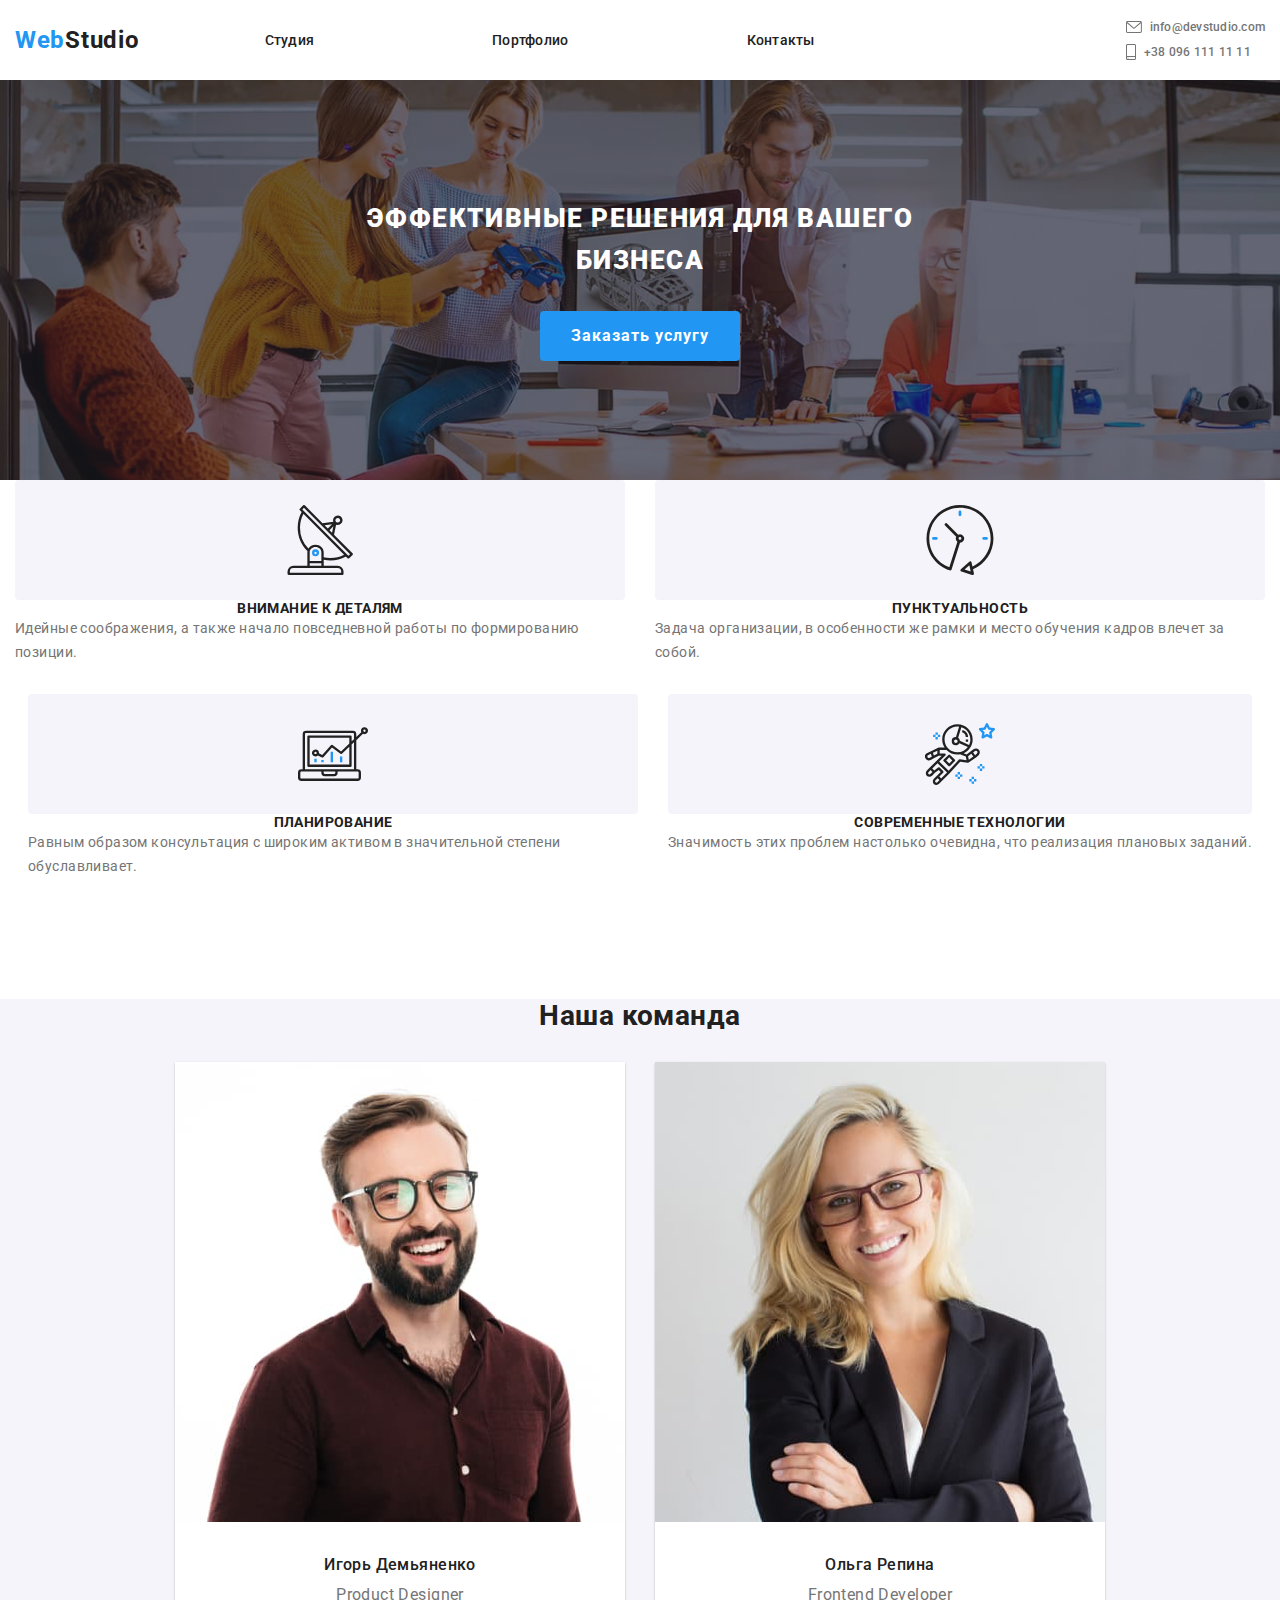
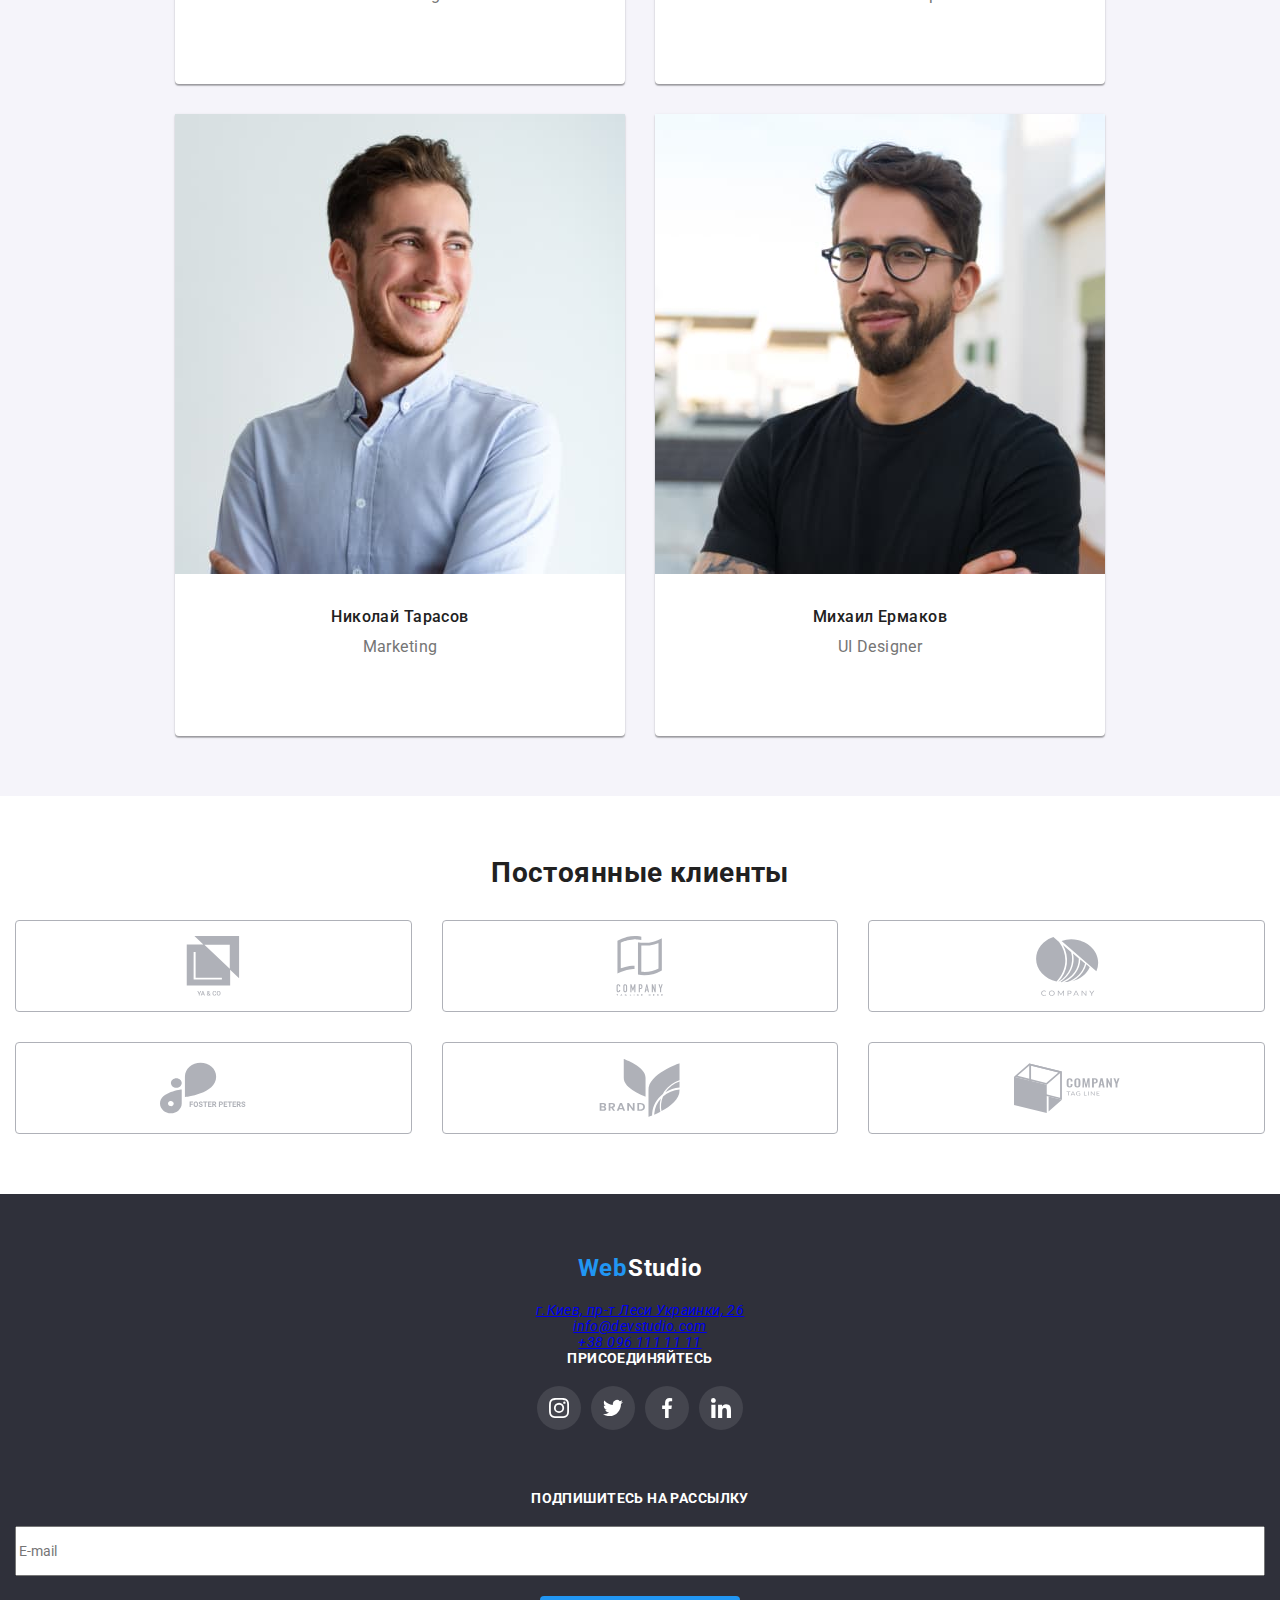
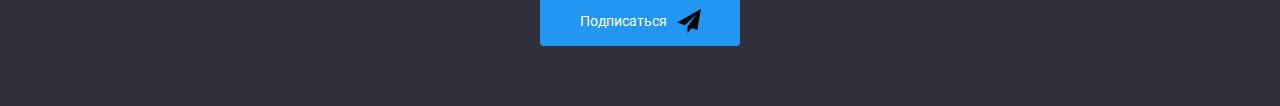
==== commit e17d9065: "test" ====
--- a/index.html
+++ b/index.html
@@ -37,25 +37,25 @@
                   <li class="nav__item"><a class="nav__link" href="./portfolio.html">Портфолио</a></li>
                   <li class="nav__item"><a class="nav__link" href="">Контакты</a></li>
                 </ul>
+                <ul class="contact contact--style">
+                  <li class="contact__item">
+                    <a class="contact__link contact__link--indent contact__link--style" href="mailto:info@devstudio.com">
+                      <svg class="contact__icon" width="16" height="12">
+                        <use href="./images/icons.svg#iconenvelope"></use>
+                      </svg>
+                      info@devstudio.com
+                    </a>
+                  </li>
+                  <li class="contact__item">
+                    <a class="contact__link" href="tel:+380961111111">
+                      <svg class="contact__icon" width="10" height="16">
+                        <use href="./images/icons.svg#iconsmartphone"></use>
+                      </svg>
+                      +38 096 111 11 11
+                    </a>
+                  </li>
+                </ul>
               </nav>
-              <ul class="contact contact--style">
-                <li class="contact__item">
-                  <a class="contact__link contact__link--indent contact__link--style" href="mailto:info@devstudio.com">
-                    <svg class="contact__icon" width="16" height="12">
-                      <use href="./images/icons.svg#iconenvelope"></use>
-                    </svg>
-                    info@devstudio.com
-                  </a>
-                </li>
-                <li class="contact__item">
-                  <a class="contact__link" href="tel:+380961111111">
-                    <svg class="contact__icon" width="10" height="16">
-                      <use href="./images/icons.svg#iconsmartphone"></use>
-                    </svg>
-                    +38 096 111 11 11
-                  </a>
-                </li>
-              </ul>
               <div class="header__social">
                 <ul class="social social--margin">
                   <li class="social__item">
--- a/css/main.min.css
+++ b/css/main.min.css
@@ -1 +1 @@
-/*! modern-normalize v1.1.0 | MIT License | https://github.com/sindresorhus/modern-normalize */*,::before,::after{-webkit-box-sizing:border-box;box-sizing:border-box}html{-moz-tab-size:4;-o-tab-size:4;tab-size:4}html{line-height:1.15;-webkit-text-size-adjust:100%}body{margin:0}body{font-family:system-ui,-apple-system,"Segoe UI",Roboto,Helvetica,Arial,sans-serif,"Apple Color Emoji","Segoe UI Emoji"}hr{height:0;color:inherit}abbr[title]{-webkit-text-decoration:underline dotted;text-decoration:underline dotted}b,strong{font-weight:bolder}code,kbd,samp,pre{font-family:ui-monospace,SFMono-Regular,Consolas,"Liberation Mono",Menlo,monospace;font-size:1em}small{font-size:80%}sub,sup{font-size:75%;line-height:0;position:relative;vertical-align:baseline}sub{bottom:-0.25em}sup{top:-0.5em}table{text-indent:0;border-color:inherit}button,input,optgroup,select,textarea{font-family:inherit;font-size:100%;line-height:1.15;margin:0}button,select{text-transform:none}button,[type=button],[type=reset],[type=submit]{-webkit-appearance:button}::-moz-focus-inner{border-style:none;padding:0}:-moz-focusring{outline:1px dotted ButtonText}:-moz-ui-invalid{box-shadow:none}legend{padding:0}progress{vertical-align:baseline}::-webkit-inner-spin-button,::-webkit-outer-spin-button{height:auto}[type=search]{-webkit-appearance:textfield;outline-offset:-2px}::-webkit-search-decoration{-webkit-appearance:none}::-webkit-file-upload-button{-webkit-appearance:button;font:inherit}summary{display:list-item}body{font-family:"Roboto",sans-serif;font-size:14px;letter-spacing:.03em;color:#757575}html{-webkit-box-sizing:border-box;box-sizing:border-box}*,*::before,*::after{-webkit-box-sizing:inherit;box-sizing:inherit}h1,h2,h3,p,ul{margin-top:0;margin-bottom:0}img{width:100%}.section:not(:last-child){padding-bottom:60px}.section--indent{margin:60px 0}.logo{font-weight:700;font-size:24px;line-height:1.17;letter-spacing:.03em;text-decoration:none;color:#212121}.logo__part{color:#2196f3}.container{padding:0 15px}.container__mobile{display:-webkit-box;display:-ms-flexbox;display:flex;-webkit-box-align:center;-ms-flex-align:center;align-items:center;height:80px}@media screen and (max-width: 480px){.container__mobile{height:60px}}.header{margin-left:auto;margin-right:auto}.header__btn{display:none}@media screen and (min-width: 480px){.header__social{display:none}}@media screen and (max-width: 480px){.header__mobile{margin-left:auto;margin-right:auto;min-height:60px}.header__btn{display:-webkit-box;display:-ms-flexbox;display:flex;height:40px;width:40px;-webkit-box-pack:center;-ms-flex-pack:center;justify-content:center;-webkit-box-align:center;-ms-flex-align:center;align-items:center;padding:0;border:0;border-radius:50%;margin-left:auto;background-color:rgba(255,255,255,.8)}.header--border{border:1px solid #ececec}}.menu{width:100%}.menu__btn{display:none}.menu__page{display:-webkit-box;display:-ms-flexbox;display:flex}@media screen and (max-width: 480px){.menu{position:fixed;top:0;left:0;height:100%;background-color:rgba(0,0,0,.2);opacity:1;-webkit-transition:opacity 250ms cubic-bezier(0.4, 0, 0.2, 1);transition:opacity 250ms cubic-bezier(0.4, 0, 0.2, 1)}.menu__btn{position:absolute;right:0;top:0;display:block;-webkit-box-pack:center;-ms-flex-pack:center;justify-content:center;-webkit-box-align:center;-ms-flex-align:center;align-items:center;border:0;background:none}.menu__btn:hover{fill:#2196f3}.menu__page{position:absolute;top:0;left:0;-webkit-box-orient:vertical;-webkit-box-direction:normal;-ms-flex-direction:column;flex-direction:column;-webkit-transform:translateX(0);transform:translateX(0);height:100%;width:100%;border-radius:4px;-webkit-box-shadow:0px 1px 3px rgba(0,0,0,.12),0px 1px 1px rgba(0,0,0,.14),0px 2px 1px rgba(0,0,0,.2);box-shadow:0px 1px 3px rgba(0,0,0,.12),0px 1px 1px rgba(0,0,0,.14),0px 2px 1px rgba(0,0,0,.2);background-color:#fff;-webkit-transition:-webkit-transform 250ms cubic-bezier(0.4, 0, 0.2, 1);transition:-webkit-transform 250ms cubic-bezier(0.4, 0, 0.2, 1);transition:transform 250ms cubic-bezier(0.4, 0, 0.2, 1);transition:transform 250ms cubic-bezier(0.4, 0, 0.2, 1), -webkit-transform 250ms cubic-bezier(0.4, 0, 0.2, 1)}.menu--is-hidden{opacity:0;pointer-events:none}.menu--is-hidden .menu__page{-webkit-transform:translateX(100%);transform:translateX(100%)}}.nav{display:-webkit-box;display:-ms-flexbox;display:flex;-webkit-box-align:center;-ms-flex-align:center;align-items:center;margin-left:10%;max-width:294px}.nav__list .nav__item+.nav__item{margin-left:30px}.nav__list{display:-webkit-box;display:-ms-flexbox;display:flex;padding:0;list-style:none}.nav__link{font-weight:500;font-size:14px;line-height:1.14px;letter-spacing:.02em;text-decoration:none;color:#212121}@media screen and (max-width: 480px){.nav__list{display:block;margin-top:48px;margin-bottom:50%}.nav__link{font-weight:500;font-size:40px;line-height:1.2;letter-spacing:.02em;text-decoration:none;color:#212121}.nav__link:hover{color:#2196f3}.nav__link--current{color:#2196f3}.nav__list .nav__item+.nav__item{margin-top:7%}}.contact{list-style:none;padding:0;margin-left:auto}.contact__link{display:-webkit-box;display:-ms-flexbox;display:flex;-webkit-box-align:center;-ms-flex-align:center;align-items:center;font-weight:500;font-size:12px;line-height:1.2;letter-spacing:.02em;color:#757575;text-decoration:none}.contact__link--indent{margin-bottom:10px}.contact__icon{fill:currentColor;margin-right:8px}@media screen and (max-width: 480px){.contact{margin-bottom:60px}.contact__link{font-weight:500;font-size:24px;line-height:1.2;letter-spacing:.02em;text-decoration:none;color:#757575}.contact__link--indent{margin-bottom:32px}.contact__link--style{font-weight:500;font-size:34px;line-height:1.2;color:#2196f3}.contact__icon{display:none}.contact__address{display:block;font-style:normal;margin-bottom:8px;font-size:14px;line-height:1.7;text-decoration:none;color:#fff}.contact__email{display:block;margin-bottom:8px;font-style:normal;text-decoration:none;line-height:1.7;color:rgba(255,255,255,.6)}.contact__tel{font-style:normal;text-decoration:none;line-height:1.7;color:rgba(255,255,255,.6)}}.social{display:-webkit-box;display:-ms-flexbox;display:flex;list-style:none;padding:0}.social--color{fill:#2196f3}.social--indent{-webkit-box-pack:center;-ms-flex-pack:center;justify-content:center;-webkit-box-align:center;-ms-flex-align:center;align-items:center;padding-bottom:24px}.social .social__item--indent+.social__item--indent{margin-left:10px}.social--margin{margin-left:40px}.social__link{display:-webkit-box;display:-ms-flexbox;display:flex;font-weight:500;font-size:18px;line-height:1.2;letter-spacing:.02em;text-decoration:none;color:#fff}.social__link--color{color:#2196f3}.social__link--size{height:44px;width:44px;-webkit-box-pack:center;-ms-flex-pack:center;justify-content:center;-webkit-box-align:center;-ms-flex-align:center;align-items:center}.social__link--bg{background-color:rgba(255,255,255,.1);border-radius:50%}.social__link--bg:hover{color:#fff;background-color:#2196f3}.social__item{display:-webkit-box;display:-ms-flexbox;display:flex}.social__border{margin:0 10px;display:block;height:22px;width:1px;border:1px solid rgba(33,33,33,.2)}.social__icon{fill:currentColor;height:20px;width:20px}.hero{margin-left:auto;margin-right:auto;background-color:#c4c4c4}.hero--overlay{display:block;height:400px;width:auto;background-image:-webkit-gradient(linear, left top, right top, from(rgba(47, 48, 58, 0.4)), to(rgba(47, 48, 58, 0.4))),url(.././images/Img-hero.jpg);background-image:linear-gradient(to right, rgba(47, 48, 58, 0.4), rgba(47, 48, 58, 0.4)),url(.././images/Img-hero.jpg);background-size:cover;background-position:50%;background-repeat:no-repeat}.hero__content{padding:118px 60px;text-align:center}.hero__title{max-width:650px;font-weight:900;font-size:26px;line-height:1.6;text-align:center;letter-spacing:.06em;text-transform:uppercase;color:#fff;margin:0 auto;margin-bottom:30px}.button{padding:0;border:0;border-radius:4px}.button--size{height:50px;width:200px}.button--color{color:#fff;background-color:#2196f3}.button--font{font-weight:700;font-size:16px;line-height:1.9;letter-spacing:.06em}.benefits__header{display:none}.benefits__list{display:-webkit-box;display:-ms-flexbox;display:flex;-webkit-box-pack:center;-ms-flex-pack:center;justify-content:center;-ms-flex-wrap:wrap;flex-wrap:wrap;margin:-15px;padding:0;list-style:none}.benefits__item{margin:15px;max-width:450px}.benefits__pic{display:-webkit-box;display:-ms-flexbox;display:flex;height:120px;-webkit-box-pack:center;-ms-flex-pack:center;justify-content:center;-webkit-box-align:center;-ms-flex-align:center;align-items:center;border-radius:4px;background-color:#f5f4fa}.benefits__title{font-weight:700;font-size:14px;line-height:1.2;text-align:center;letter-spacing:.03em;text-transform:uppercase;color:#212121}.benefits__text{font-size:14px;line-height:1.7;letter-spacing:.03em}@media screen and (min-width: 481px){.benefits__item{max-width:354px}}.work{display:none}.team{background-color:#f5f4fa;text-align:center}.team__img{margin-bottom:30px}.team__title{margin-top:60px;margin-bottom:30px;font-weight:700;font-size:28px;line-height:1.2;color:#212121}.team__list{display:-webkit-box;display:-ms-flexbox;display:flex;-ms-flex-wrap:wrap;flex-wrap:wrap;-webkit-box-pack:center;-ms-flex-pack:center;justify-content:center;padding:0;list-style:none}.team__item{max-height:622px;max-width:450px;-webkit-box-shadow:0px 1px 3px rgba(0,0,0,.12),0px 1px 1px rgba(0,0,0,.14),0px 2px 1px rgba(0,0,0,.2);box-shadow:0px 1px 3px rgba(0,0,0,.12),0px 1px 1px rgba(0,0,0,.14),0px 2px 1px rgba(0,0,0,.2);border-radius:0px 0px 4px 4px;background-color:#fff}.team__name{margin-bottom:10px;font-weight:500;font-size:16px;line-height:1.2;color:#212121}.team__position{margin-bottom:16px;font-size:16px;line-height:1.2}@media screen and (min-width: 481px){.team__list{margin:-15px}.team__item{margin:15px;width:354px;height:536px}}.clients{padding:60px 15px}.clients__title{margin-bottom:30px;font-weight:700;font-size:28px;line-height:1.2;text-align:center;color:#212121}.clients__list{display:-webkit-box;display:-ms-flexbox;display:flex;-webkit-box-pack:center;-ms-flex-pack:center;justify-content:center;padding:0;margin:-15px;-ms-flex-wrap:wrap;flex-wrap:wrap;list-style:none}.clients__item{margin:15px;width:calc((100% - 60px)/2)}.clients__link{display:-webkit-box;display:-ms-flexbox;display:flex;height:92px;-webkit-box-pack:center;-ms-flex-pack:center;justify-content:center;-webkit-box-align:center;-ms-flex-align:center;align-items:center;border:1px solid #afb1b8;border-radius:4px;color:#afb1b8}.clients__link:hover,.clients__link:focus{color:#2196f3;border-color:#2196f3}.clients__icon{fill:currentColor}@media screen and (min-width: 480px){.clients__item{width:226px}}.modal{position:fixed;top:0;left:0;padding:93px 15px;width:100%;height:100%;background-color:rgba(0,0,0,.2);opacity:1;-webkit-transition:opacity 250ms cubic-bezier(0.4, 0, 0.2, 1);transition:opacity 250ms cubic-bezier(0.4, 0, 0.2, 1)}.modal--is-hidden{opacity:0;pointer-events:none}.modal--is-hidden .modal__page{-webkit-transform:translate(-50%, -50%) scale(0.25);transform:translate(-50%, -50%) scale(0.25)}.modal__page{position:absolute;top:50%;left:50%;-webkit-transform:translate(-50%, -50%) scale(1);transform:translate(-50%, -50%) scale(1);min-height:calc(100% - 15px);min-width:85%;border-radius:4px;-webkit-box-shadow:0px 1px 3px rgba(0,0,0,.12),0px 1px 1px rgba(0,0,0,.14),0px 2px 1px rgba(0,0,0,.2);box-shadow:0px 1px 3px rgba(0,0,0,.12),0px 1px 1px rgba(0,0,0,.14),0px 2px 1px rgba(0,0,0,.2);background-color:#fff;-webkit-transition:-webkit-transform 250ms cubic-bezier(0.4, 0, 0.2, 1);transition:-webkit-transform 250ms cubic-bezier(0.4, 0, 0.2, 1);transition:transform 250ms cubic-bezier(0.4, 0, 0.2, 1);transition:transform 250ms cubic-bezier(0.4, 0, 0.2, 1), -webkit-transform 250ms cubic-bezier(0.4, 0, 0.2, 1)}.modal__btn{position:absolute;top:8px;right:8px;display:-webkit-box;display:-ms-flexbox;display:flex;-webkit-box-pack:center;-ms-flex-pack:center;justify-content:center;-webkit-box-align:center;-ms-flex-align:center;align-items:center;height:32px;width:32px;color:#212121;border-radius:50%;border:1px solid rgba(0,0,0,.1);background-color:#fff}.modal__btn svg{fill:currentColor;-ms-flex-negative:0;flex-shrink:0}.modal__content{text-align:center;padding:40px}.modal__title{display:inline-block;margin-bottom:12px;font-weight:700;font-size:20px;line-height:1.5;color:#212121}.modal__field{display:-webkit-box;display:-ms-flexbox;display:flex;-webkit-box-orient:vertical;-webkit-box-direction:normal;-ms-flex-direction:column;flex-direction:column;-webkit-box-pack:center;-ms-flex-pack:center;justify-content:center}.modal__label{position:relative;display:-webkit-box;display:-ms-flexbox;display:flex;-webkit-box-orient:vertical;-webkit-box-direction:normal;-ms-flex-direction:column;flex-direction:column;text-align:start;margin-top:10px;margin-bottom:4px;font-size:12px;line-height:14px;letter-spacing:.1px}.modal__input{margin-top:4px;padding-left:42px;width:auto;height:40px;border:1px solid rgba(33,33,33,.2);outline:0;border-radius:4px;-webkit-transition:border 250ms cubic-bezier(0.4, 0, 0.2, 1);transition:border 250ms cubic-bezier(0.4, 0, 0.2, 1)}.modal__input:focus-within{border-color:#2196f3}.modal__input:focus-within+.modal__icon{color:#2196f3}.modal__icon{position:absolute;left:12px;top:50%;fill:currentColor;-webkit-transition:color 250ms cubic-bezier(0.4, 0, 0.2, 1);transition:color 250ms cubic-bezier(0.4, 0, 0.2, 1)}.modal__textarea{padding:12px 16px;height:120px;margin-top:4px;margin-bottom:20px;border:1px solid rgba(33,33,33,.2);outline:0;border-radius:4px;resize:none;-webkit-transition:border 250ms cubic-bezier(0.4, 0, 0.2, 1);transition:border 250ms cubic-bezier(0.4, 0, 0.2, 1)}.modal__textarea:focus-within{border-color:#2196f3}.modal__contract{margin-left:3px;color:#2196f3}.modal__button{margin-left:auto;margin-right:auto}.modal__policy{position:absolute;width:1px;height:1px;margin:-1px;border:0;padding:0;clip:rect(0 0 0 0);overflow:hidden}.modal__checkbox{display:-webkit-box;display:-ms-flexbox;display:flex;-webkit-box-pack:center;-ms-flex-pack:center;justify-content:center;-webkit-box-align:center;-ms-flex-align:center;align-items:center;margin-bottom:31px;font-weight:400;font-size:12px;line-height:1.2;letter-spacing:.03em}.modal__policy:checked+.modal__accept{border-color:#2196f3;background-image:url(../../images/check.svg);background-size:contain;background-color:#2196f3;background-origin:border-box}.modal__accept{margin-right:8px;min-height:15px;min-width:16px;border-radius:4px;border:2px solid #212121;-webkit-transition:border 250ms cubic-bezier(0.4, 0, 0.2, 1),background-color 250ms cubic-bezier(0.4, 0, 0.2, 1);transition:border 250ms cubic-bezier(0.4, 0, 0.2, 1),background-color 250ms cubic-bezier(0.4, 0, 0.2, 1)}.footer{background-color:#2f303a;text-align:center}.footer__container{padding:60px 15px}.footer__logo{display:block;margin-bottom:20px;color:#fff}.footer__contact{padding:0;text-decoration:none}.footer__title{margin-bottom:20px;font-weight:700;font-size:14px;line-height:16px;letter-spacing:.03em;text-transform:uppercase;color:#fff}.footer__social{display:-webkit-box;display:-ms-flexbox;display:flex;-webkit-box-orient:vertical;-webkit-box-direction:normal;-ms-flex-direction:column;flex-direction:column;-webkit-box-align:center;-ms-flex-align:center;align-items:center;margin-bottom:60px}.footer__form{-webkit-box-orient:vertical;-webkit-box-direction:normal;-ms-flex-direction:column;flex-direction:column;-webkit-box-align:center;-ms-flex-align:center;align-items:center}.footer__email{height:50px;width:100%;margin-bottom:20px}.footer__button{display:-webkit-box;display:-ms-flexbox;display:flex;margin-left:auto;margin-right:auto;-webkit-box-pack:center;-ms-flex-pack:center;justify-content:center;-webkit-box-align:center;-ms-flex-align:center;align-items:center;height:50px;width:200px;color:#fff;background-color:#2196f3}.footer__icon{margin-left:10px}.portfolio__list{display:-webkit-box;display:-ms-flexbox;display:flex;-ms-flex-wrap:wrap;flex-wrap:wrap;-webkit-box-pack:center;-ms-flex-pack:center;justify-content:center;padding:0;margin:-15px;margin-bottom:40px;list-style:none}.portfolio__item{margin:7px 15px}.portfolio__button--current{background-color:#2196f3;color:#fff;-webkit-box-shadow:0px 3px 1px rgba(0,0,0,.1),0px 1px 2px rgba(0,0,0,.08),0px 2px 2px rgba(0,0,0,.12);box-shadow:0px 3px 1px rgba(0,0,0,.1),0px 1px 2px rgba(0,0,0,.08),0px 2px 2px rgba(0,0,0,.12)}.portfolio__button:hover,.portfolio__button:focus{background-color:#2196f3;color:#fff;-webkit-box-shadow:0px 3px 1px rgba(0,0,0,.1),0px 1px 2px rgba(0,0,0,.08),0px 2px 2px rgba(0,0,0,.12);box-shadow:0px 3px 1px rgba(0,0,0,.1),0px 1px 2px rgba(0,0,0,.08),0px 2px 2px rgba(0,0,0,.12)}.portfolio__button--text{padding:6px 22px;font-weight:500;font-size:16px;line-height:26px}.project{padding:0;margin:-15px;display:-webkit-box;display:-ms-flexbox;display:flex;-ms-flex-wrap:wrap;flex-wrap:wrap;-webkit-box-align:center;-ms-flex-align:center;align-items:center;-webkit-box-pack:center;-ms-flex-pack:center;justify-content:center}.project__item{margin:15px;min-width:370px;border:1px solid #eee;list-style:none;cursor:pointer;-webkit-transition:-webkit-box-shadow 250ms cubic-bezier(0.4, 0, 0.2, 1);transition:-webkit-box-shadow 250ms cubic-bezier(0.4, 0, 0.2, 1);transition:box-shadow 250ms cubic-bezier(0.4, 0, 0.2, 1);transition:box-shadow 250ms cubic-bezier(0.4, 0, 0.2, 1), -webkit-box-shadow 250ms cubic-bezier(0.4, 0, 0.2, 1)}.project__item:hover,.project__item:focus{-webkit-box-shadow:0px 1px 1px rgba(0,0,0,.12),0px 4px 4px rgba(0,0,0,.06),1px 4px 6px rgba(0,0,0,.16);box-shadow:0px 1px 1px rgba(0,0,0,.12),0px 4px 4px rgba(0,0,0,.06),1px 4px 6px rgba(0,0,0,.16);opacity:1}.project__img{position:relative;overflow:hidden}.project__img>img{display:block}.project__img:hover .project__info{-webkit-transform:translateY(calc(100% - 294px));transform:translateY(calc(100% - 294px))}.project__info{position:absolute;pointer-events:none;top:0;left:0;height:294px;width:100%;padding:63px 24px;font-size:18px;line-height:1.56;color:#fff;background-color:rgba(33,150,243,.9);-webkit-transform:translateY(100%);transform:translateY(100%);-webkit-transition:opacity 250ms cubic-bezier(0.4, 0, 0.2, 1),-webkit-transform 250ms cubic-bezier(0.4, 0, 0.2, 1);transition:opacity 250ms cubic-bezier(0.4, 0, 0.2, 1),-webkit-transform 250ms cubic-bezier(0.4, 0, 0.2, 1);transition:transform 250ms cubic-bezier(0.4, 0, 0.2, 1),opacity 250ms cubic-bezier(0.4, 0, 0.2, 1);transition:transform 250ms cubic-bezier(0.4, 0, 0.2, 1),opacity 250ms cubic-bezier(0.4, 0, 0.2, 1),-webkit-transform 250ms cubic-bezier(0.4, 0, 0.2, 1)}.project__card{padding-top:20px;padding-bottom:20px;padding-left:24px}.project__name{margin-bottom:4px;font-weight:700;font-size:18px;line-height:2;letter-spacing:.06em;color:#212121}/*# sourceMappingURL=main.min.css.map */+/*! modern-normalize v1.1.0 | MIT License | https://github.com/sindresorhus/modern-normalize */*,::before,::after{-webkit-box-sizing:border-box;box-sizing:border-box}html{-moz-tab-size:4;-o-tab-size:4;tab-size:4}html{line-height:1.15;-webkit-text-size-adjust:100%}body{margin:0}body{font-family:system-ui,-apple-system,"Segoe UI",Roboto,Helvetica,Arial,sans-serif,"Apple Color Emoji","Segoe UI Emoji"}hr{height:0;color:inherit}abbr[title]{-webkit-text-decoration:underline dotted;text-decoration:underline dotted}b,strong{font-weight:bolder}code,kbd,samp,pre{font-family:ui-monospace,SFMono-Regular,Consolas,"Liberation Mono",Menlo,monospace;font-size:1em}small{font-size:80%}sub,sup{font-size:75%;line-height:0;position:relative;vertical-align:baseline}sub{bottom:-0.25em}sup{top:-0.5em}table{text-indent:0;border-color:inherit}button,input,optgroup,select,textarea{font-family:inherit;font-size:100%;line-height:1.15;margin:0}button,select{text-transform:none}button,[type=button],[type=reset],[type=submit]{-webkit-appearance:button}::-moz-focus-inner{border-style:none;padding:0}:-moz-focusring{outline:1px dotted ButtonText}:-moz-ui-invalid{box-shadow:none}legend{padding:0}progress{vertical-align:baseline}::-webkit-inner-spin-button,::-webkit-outer-spin-button{height:auto}[type=search]{-webkit-appearance:textfield;outline-offset:-2px}::-webkit-search-decoration{-webkit-appearance:none}::-webkit-file-upload-button{-webkit-appearance:button;font:inherit}summary{display:list-item}body{font-family:"Roboto",sans-serif;font-size:14px;letter-spacing:.03em;color:#757575}html{-webkit-box-sizing:border-box;box-sizing:border-box}*,*::before,*::after{-webkit-box-sizing:inherit;box-sizing:inherit}h1,h2,h3,p,ul{margin-top:0;margin-bottom:0}img{width:100%}.section:not(:last-child){padding-bottom:60px}.section--indent{margin:60px 0}.logo{font-weight:700;font-size:24px;line-height:1.17;letter-spacing:.03em;text-decoration:none;color:#212121}.logo__part{color:#2196f3}.container{padding:0 15px}.container__mobile{display:-webkit-box;display:-ms-flexbox;display:flex;-webkit-box-align:center;-ms-flex-align:center;align-items:center;height:80px}@media screen and (max-width: 480px){.container__mobile{height:60px}}.header{margin-left:auto;margin-right:auto}.header__btn{display:none}@media screen and (min-width: 480px){.header__social{display:none}}@media screen and (max-width: 480px){.header__mobile{margin-left:auto;margin-right:auto;min-height:60px}.header__btn{display:-webkit-box;display:-ms-flexbox;display:flex;height:40px;width:40px;-webkit-box-pack:center;-ms-flex-pack:center;justify-content:center;-webkit-box-align:center;-ms-flex-align:center;align-items:center;padding:0;border:0;border-radius:50%;margin-left:auto;background-color:rgba(255,255,255,.8)}.header--border{border:1px solid #ececec}}.menu{width:100%;margin-left:10%}.menu__btn{display:none}.menu__page{display:-webkit-box;display:-ms-flexbox;display:flex;-webkit-box-pack:justify;-ms-flex-pack:justify;justify-content:space-between}@media screen and (max-width: 480px){.menu{position:fixed;top:0;left:0;height:100%;background-color:rgba(0,0,0,.2);opacity:1;-webkit-transition:opacity 250ms cubic-bezier(0.4, 0, 0.2, 1);transition:opacity 250ms cubic-bezier(0.4, 0, 0.2, 1)}.menu__btn{position:absolute;right:0;top:0;display:block;-webkit-box-pack:center;-ms-flex-pack:center;justify-content:center;-webkit-box-align:center;-ms-flex-align:center;align-items:center;border:0;background:none}.menu__btn:hover{fill:#2196f3}.menu__page{position:absolute;top:0;left:0;-webkit-box-orient:vertical;-webkit-box-direction:normal;-ms-flex-direction:column;flex-direction:column;-webkit-transform:translateX(-10%);transform:translateX(-10%);height:100%;width:100%;border-radius:4px;-webkit-box-shadow:0px 1px 3px rgba(0,0,0,.12),0px 1px 1px rgba(0,0,0,.14),0px 2px 1px rgba(0,0,0,.2);box-shadow:0px 1px 3px rgba(0,0,0,.12),0px 1px 1px rgba(0,0,0,.14),0px 2px 1px rgba(0,0,0,.2);background-color:#fff;-webkit-transition:-webkit-transform 250ms cubic-bezier(0.4, 0, 0.2, 1);transition:-webkit-transform 250ms cubic-bezier(0.4, 0, 0.2, 1);transition:transform 250ms cubic-bezier(0.4, 0, 0.2, 1);transition:transform 250ms cubic-bezier(0.4, 0, 0.2, 1), -webkit-transform 250ms cubic-bezier(0.4, 0, 0.2, 1)}.menu--is-hidden{opacity:0;pointer-events:none}.menu--is-hidden .menu__page{-webkit-transform:translateX(100%);transform:translateX(100%)}}.nav{display:-webkit-box;display:-ms-flexbox;display:flex;width:100%;-webkit-box-align:center;-ms-flex-align:center;align-items:center;-webkit-box-pack:justify;-ms-flex-pack:justify;justify-content:space-between}.nav__list{display:-webkit-box;display:-ms-flexbox;display:flex;padding:0;width:55%;-webkit-box-pack:justify;-ms-flex-pack:justify;justify-content:space-between;list-style:none}.nav__link{font-weight:500;font-size:14px;line-height:1.2;letter-spacing:.02em;text-decoration:none;color:#212121}@media screen and (max-width: 480px){.nav{-webkit-box-orient:vertical;-webkit-box-direction:normal;-ms-flex-direction:column;flex-direction:column}.nav__list{display:block;margin-top:48px;margin-bottom:50%}.nav__link{font-size:40px;color:#212121}.nav__link:hover{color:#2196f3}.nav__link--current{color:#2196f3}.nav__list .nav__item+.nav__item{margin-top:7%}}.contact{list-style:none;padding:0}.contact__link{display:-webkit-box;display:-ms-flexbox;display:flex;-webkit-box-align:center;-ms-flex-align:center;align-items:center;font-weight:500;font-size:12px;line-height:1.2;letter-spacing:.02em;color:#757575;text-decoration:none}.contact__link--indent{margin-bottom:10px}.contact__icon{fill:currentColor;margin-right:8px}@media screen and (max-width: 480px){.contact{margin-bottom:60px}.contact__link{font-weight:500;font-size:24px;line-height:1.2;letter-spacing:.02em;text-decoration:none;color:#757575}.contact__link--indent{margin-bottom:32px}.contact__link--style{font-weight:500;font-size:34px;line-height:1.2;color:#2196f3}.contact__icon{display:none}.contact__address{display:block;font-style:normal;margin-bottom:8px;font-size:14px;line-height:1.7;text-decoration:none;color:#fff}.contact__email{display:block;margin-bottom:8px;font-style:normal;text-decoration:none;line-height:1.7;color:rgba(255,255,255,.6)}.contact__tel{font-style:normal;text-decoration:none;line-height:1.7;color:rgba(255,255,255,.6)}}.social{display:-webkit-box;display:-ms-flexbox;display:flex;list-style:none;padding:0}.social--color{fill:#2196f3}.social--indent{-webkit-box-pack:center;-ms-flex-pack:center;justify-content:center;-webkit-box-align:center;-ms-flex-align:center;align-items:center;padding-bottom:24px}.social .social__item--indent+.social__item--indent{margin-left:10px}.social--margin{margin-left:40px}.social__link{display:-webkit-box;display:-ms-flexbox;display:flex;font-weight:500;font-size:18px;line-height:1.2;letter-spacing:.02em;text-decoration:none;color:#fff}.social__link--color{color:#2196f3}.social__link--size{height:44px;width:44px;-webkit-box-pack:center;-ms-flex-pack:center;justify-content:center;-webkit-box-align:center;-ms-flex-align:center;align-items:center}.social__link--bg{background-color:rgba(255,255,255,.1);border-radius:50%}.social__link--bg:hover{color:#fff;background-color:#2196f3}.social__item{display:-webkit-box;display:-ms-flexbox;display:flex}.social__border{margin:0 10px;display:block;height:22px;width:1px;border:1px solid rgba(33,33,33,.2)}.social__icon{fill:currentColor;height:20px;width:20px}.hero{margin-left:auto;margin-right:auto;background-color:#c4c4c4}.hero--overlay{display:block;height:400px;width:auto;background-image:-webkit-gradient(linear, left top, right top, from(rgba(47, 48, 58, 0.4)), to(rgba(47, 48, 58, 0.4))),url(.././images/Img-hero.jpg);background-image:linear-gradient(to right, rgba(47, 48, 58, 0.4), rgba(47, 48, 58, 0.4)),url(.././images/Img-hero.jpg);background-size:cover;background-position:50%;background-repeat:no-repeat}.hero__content{padding:118px 60px;text-align:center}.hero__title{max-width:650px;font-weight:900;font-size:26px;line-height:1.6;text-align:center;letter-spacing:.06em;text-transform:uppercase;color:#fff;margin:0 auto;margin-bottom:30px}.button{padding:0;border:0;border-radius:4px}.button--size{height:50px;width:200px}.button--color{color:#fff;background-color:#2196f3}.button--font{font-weight:700;font-size:16px;line-height:1.9;letter-spacing:.06em}.benefits__header{display:none}.benefits__list{display:-webkit-box;display:-ms-flexbox;display:flex;-webkit-box-pack:center;-ms-flex-pack:center;justify-content:center;-ms-flex-wrap:wrap;flex-wrap:wrap;margin:-15px;padding:0;list-style:none}.benefits__item{margin:15px;max-width:450px}.benefits__pic{display:-webkit-box;display:-ms-flexbox;display:flex;-webkit-box-pack:center;-ms-flex-pack:center;justify-content:center;-webkit-box-align:center;-ms-flex-align:center;align-items:center;height:120px;border-radius:4px;background-color:#f5f4fa}.benefits__title{font-weight:700;font-size:14px;line-height:1.2;text-align:center;letter-spacing:.03em;text-transform:uppercase;color:#212121}.benefits__text{font-size:14px;line-height:1.7;letter-spacing:.03em}@media screen and (min-width: 481px){.benefits__item{max-width:calc((100% - 60px)/2)}}.work{display:none}.team{background-color:#f5f4fa;text-align:center}.team__img{margin-bottom:30px}.team__title{margin-top:60px;margin-bottom:30px;font-weight:700;font-size:28px;line-height:1.2;color:#212121}.team__list{display:-webkit-box;display:-ms-flexbox;display:flex;-ms-flex-wrap:wrap;flex-wrap:wrap;-webkit-box-pack:center;-ms-flex-pack:center;justify-content:center;padding:0;list-style:none}.team__item{max-height:622px;max-width:450px;-webkit-box-shadow:0px 1px 3px rgba(0,0,0,.12),0px 1px 1px rgba(0,0,0,.14),0px 2px 1px rgba(0,0,0,.2);box-shadow:0px 1px 3px rgba(0,0,0,.12),0px 1px 1px rgba(0,0,0,.14),0px 2px 1px rgba(0,0,0,.2);border-radius:0px 0px 4px 4px;background-color:#fff}.team__name{margin-bottom:10px;font-weight:500;font-size:16px;line-height:1.2;color:#212121}.team__position{margin-bottom:16px;font-size:16px;line-height:1.2}@media screen and (min-width: 481px){.team__list{margin:-15px}.team__item{margin:15px;max-width:calc((100% - 60px)/2)}}.clients{padding:60px 15px}.clients__title{margin-bottom:30px;font-weight:700;font-size:28px;line-height:1.2;text-align:center;color:#212121}.clients__list{display:-webkit-box;display:-ms-flexbox;display:flex;-webkit-box-pack:center;-ms-flex-pack:center;justify-content:center;padding:0;margin:-15px;-ms-flex-wrap:wrap;flex-wrap:wrap;list-style:none}.clients__item{margin:15px;width:calc((100% - 60px)/2)}.clients__link{display:-webkit-box;display:-ms-flexbox;display:flex;height:92px;-webkit-box-pack:center;-ms-flex-pack:center;justify-content:center;-webkit-box-align:center;-ms-flex-align:center;align-items:center;border:1px solid #afb1b8;border-radius:4px;color:#afb1b8}.clients__link:hover,.clients__link:focus{color:#2196f3;border-color:#2196f3}.clients__icon{fill:currentColor}@media screen and (min-width: 480px){.clients__item{max-width:calc((100% - 90px)/3)}}.modal{position:fixed;top:0;left:0;padding:93px 15px;width:100%;height:100%;background-color:rgba(0,0,0,.2);opacity:1;-webkit-transition:opacity 250ms cubic-bezier(0.4, 0, 0.2, 1);transition:opacity 250ms cubic-bezier(0.4, 0, 0.2, 1)}.modal--is-hidden{opacity:0;pointer-events:none}.modal--is-hidden .modal__page{-webkit-transform:translate(-50%, -50%) scale(0.25);transform:translate(-50%, -50%) scale(0.25)}.modal__page{position:absolute;top:50%;left:50%;-webkit-transform:translate(-50%, -50%) scale(1);transform:translate(-50%, -50%) scale(1);min-height:calc(100% - 15px);min-width:85%;border-radius:4px;-webkit-box-shadow:0px 1px 3px rgba(0,0,0,.12),0px 1px 1px rgba(0,0,0,.14),0px 2px 1px rgba(0,0,0,.2);box-shadow:0px 1px 3px rgba(0,0,0,.12),0px 1px 1px rgba(0,0,0,.14),0px 2px 1px rgba(0,0,0,.2);background-color:#fff;-webkit-transition:-webkit-transform 250ms cubic-bezier(0.4, 0, 0.2, 1);transition:-webkit-transform 250ms cubic-bezier(0.4, 0, 0.2, 1);transition:transform 250ms cubic-bezier(0.4, 0, 0.2, 1);transition:transform 250ms cubic-bezier(0.4, 0, 0.2, 1), -webkit-transform 250ms cubic-bezier(0.4, 0, 0.2, 1)}.modal__btn{position:absolute;top:8px;right:8px;display:-webkit-box;display:-ms-flexbox;display:flex;-webkit-box-pack:center;-ms-flex-pack:center;justify-content:center;-webkit-box-align:center;-ms-flex-align:center;align-items:center;height:32px;width:32px;color:#212121;border-radius:50%;border:1px solid rgba(0,0,0,.1);background-color:#fff}.modal__btn svg{fill:currentColor;-ms-flex-negative:0;flex-shrink:0}.modal__content{text-align:center;padding:40px}.modal__title{display:inline-block;margin-bottom:12px;font-weight:700;font-size:20px;line-height:1.5;color:#212121}.modal__field{display:-webkit-box;display:-ms-flexbox;display:flex;-webkit-box-orient:vertical;-webkit-box-direction:normal;-ms-flex-direction:column;flex-direction:column;-webkit-box-pack:center;-ms-flex-pack:center;justify-content:center}.modal__label{position:relative;display:-webkit-box;display:-ms-flexbox;display:flex;-webkit-box-orient:vertical;-webkit-box-direction:normal;-ms-flex-direction:column;flex-direction:column;text-align:start;margin-top:10px;margin-bottom:4px;font-size:12px;line-height:14px;letter-spacing:.1px}.modal__input{margin-top:4px;padding-left:42px;width:auto;height:40px;border:1px solid rgba(33,33,33,.2);outline:0;border-radius:4px;-webkit-transition:border 250ms cubic-bezier(0.4, 0, 0.2, 1);transition:border 250ms cubic-bezier(0.4, 0, 0.2, 1)}.modal__input:focus-within{border-color:#2196f3}.modal__input:focus-within+.modal__icon{color:#2196f3}.modal__icon{position:absolute;left:12px;top:50%;fill:currentColor;-webkit-transition:color 250ms cubic-bezier(0.4, 0, 0.2, 1);transition:color 250ms cubic-bezier(0.4, 0, 0.2, 1)}.modal__textarea{padding:12px 16px;height:120px;margin-top:4px;margin-bottom:20px;border:1px solid rgba(33,33,33,.2);outline:0;border-radius:4px;resize:none;-webkit-transition:border 250ms cubic-bezier(0.4, 0, 0.2, 1);transition:border 250ms cubic-bezier(0.4, 0, 0.2, 1)}.modal__textarea:focus-within{border-color:#2196f3}.modal__contract{margin-left:3px;color:#2196f3}.modal__button{margin-left:auto;margin-right:auto}.modal__policy{position:absolute;width:1px;height:1px;margin:-1px;border:0;padding:0;clip:rect(0 0 0 0);overflow:hidden}.modal__checkbox{display:-webkit-box;display:-ms-flexbox;display:flex;-webkit-box-pack:center;-ms-flex-pack:center;justify-content:center;-webkit-box-align:center;-ms-flex-align:center;align-items:center;margin-bottom:31px;font-weight:400;font-size:12px;line-height:1.2;letter-spacing:.03em}.modal__policy:checked+.modal__accept{border-color:#2196f3;background-image:url(../../images/check.svg);background-size:contain;background-color:#2196f3;background-origin:border-box}.modal__accept{margin-right:8px;min-height:15px;min-width:16px;border-radius:4px;border:2px solid #212121;-webkit-transition:border 250ms cubic-bezier(0.4, 0, 0.2, 1),background-color 250ms cubic-bezier(0.4, 0, 0.2, 1);transition:border 250ms cubic-bezier(0.4, 0, 0.2, 1),background-color 250ms cubic-bezier(0.4, 0, 0.2, 1)}.footer{background-color:#2f303a;text-align:center}.footer__container{padding:60px 15px}.footer__logo{display:block;margin-bottom:20px;color:#fff}.footer__contact{padding:0;text-decoration:none}.footer__title{margin-bottom:20px;font-weight:700;font-size:14px;line-height:16px;letter-spacing:.03em;text-transform:uppercase;color:#fff}.footer__social{display:-webkit-box;display:-ms-flexbox;display:flex;-webkit-box-orient:vertical;-webkit-box-direction:normal;-ms-flex-direction:column;flex-direction:column;-webkit-box-align:center;-ms-flex-align:center;align-items:center;margin-bottom:60px}.footer__form{-webkit-box-orient:vertical;-webkit-box-direction:normal;-ms-flex-direction:column;flex-direction:column;-webkit-box-align:center;-ms-flex-align:center;align-items:center}.footer__email{height:50px;width:100%;margin-bottom:20px}.footer__button{display:-webkit-box;display:-ms-flexbox;display:flex;margin-left:auto;margin-right:auto;-webkit-box-pack:center;-ms-flex-pack:center;justify-content:center;-webkit-box-align:center;-ms-flex-align:center;align-items:center;height:50px;width:200px;color:#fff;background-color:#2196f3}.footer__icon{margin-left:10px}.portfolio__list{display:-webkit-box;display:-ms-flexbox;display:flex;-ms-flex-wrap:wrap;flex-wrap:wrap;-webkit-box-pack:center;-ms-flex-pack:center;justify-content:center;padding:0;margin:-15px;margin-bottom:40px;list-style:none}.portfolio__item{margin:7px 15px}.portfolio__button--current{background-color:#2196f3;color:#fff;-webkit-box-shadow:0px 3px 1px rgba(0,0,0,.1),0px 1px 2px rgba(0,0,0,.08),0px 2px 2px rgba(0,0,0,.12);box-shadow:0px 3px 1px rgba(0,0,0,.1),0px 1px 2px rgba(0,0,0,.08),0px 2px 2px rgba(0,0,0,.12)}.portfolio__button:hover,.portfolio__button:focus{background-color:#2196f3;color:#fff;-webkit-box-shadow:0px 3px 1px rgba(0,0,0,.1),0px 1px 2px rgba(0,0,0,.08),0px 2px 2px rgba(0,0,0,.12);box-shadow:0px 3px 1px rgba(0,0,0,.1),0px 1px 2px rgba(0,0,0,.08),0px 2px 2px rgba(0,0,0,.12)}.portfolio__button--text{padding:6px 22px;font-weight:500;font-size:16px;line-height:26px}.project{padding:0;margin:-15px;display:-webkit-box;display:-ms-flexbox;display:flex;-ms-flex-wrap:wrap;flex-wrap:wrap;-webkit-box-align:center;-ms-flex-align:center;align-items:center;-webkit-box-pack:center;-ms-flex-pack:center;justify-content:center}.project__item{margin:15px;min-width:370px;border:1px solid #eee;list-style:none;cursor:pointer;-webkit-transition:-webkit-box-shadow 250ms cubic-bezier(0.4, 0, 0.2, 1);transition:-webkit-box-shadow 250ms cubic-bezier(0.4, 0, 0.2, 1);transition:box-shadow 250ms cubic-bezier(0.4, 0, 0.2, 1);transition:box-shadow 250ms cubic-bezier(0.4, 0, 0.2, 1), -webkit-box-shadow 250ms cubic-bezier(0.4, 0, 0.2, 1)}.project__item:hover,.project__item:focus{-webkit-box-shadow:0px 1px 1px rgba(0,0,0,.12),0px 4px 4px rgba(0,0,0,.06),1px 4px 6px rgba(0,0,0,.16);box-shadow:0px 1px 1px rgba(0,0,0,.12),0px 4px 4px rgba(0,0,0,.06),1px 4px 6px rgba(0,0,0,.16);opacity:1}.project__img{position:relative;overflow:hidden}.project__img>img{display:block}.project__img:hover .project__info{-webkit-transform:translateY(calc(100% - 294px));transform:translateY(calc(100% - 294px))}.project__info{position:absolute;pointer-events:none;top:0;left:0;height:294px;width:100%;padding:63px 24px;font-size:18px;line-height:1.56;color:#fff;background-color:rgba(33,150,243,.9);-webkit-transform:translateY(100%);transform:translateY(100%);-webkit-transition:opacity 250ms cubic-bezier(0.4, 0, 0.2, 1),-webkit-transform 250ms cubic-bezier(0.4, 0, 0.2, 1);transition:opacity 250ms cubic-bezier(0.4, 0, 0.2, 1),-webkit-transform 250ms cubic-bezier(0.4, 0, 0.2, 1);transition:transform 250ms cubic-bezier(0.4, 0, 0.2, 1),opacity 250ms cubic-bezier(0.4, 0, 0.2, 1);transition:transform 250ms cubic-bezier(0.4, 0, 0.2, 1),opacity 250ms cubic-bezier(0.4, 0, 0.2, 1),-webkit-transform 250ms cubic-bezier(0.4, 0, 0.2, 1)}.project__card{padding-top:20px;padding-bottom:20px;padding-left:24px}.project__name{margin-bottom:4px;font-weight:700;font-size:18px;line-height:2;letter-spacing:.06em;color:#212121}/*# sourceMappingURL=main.min.css.map */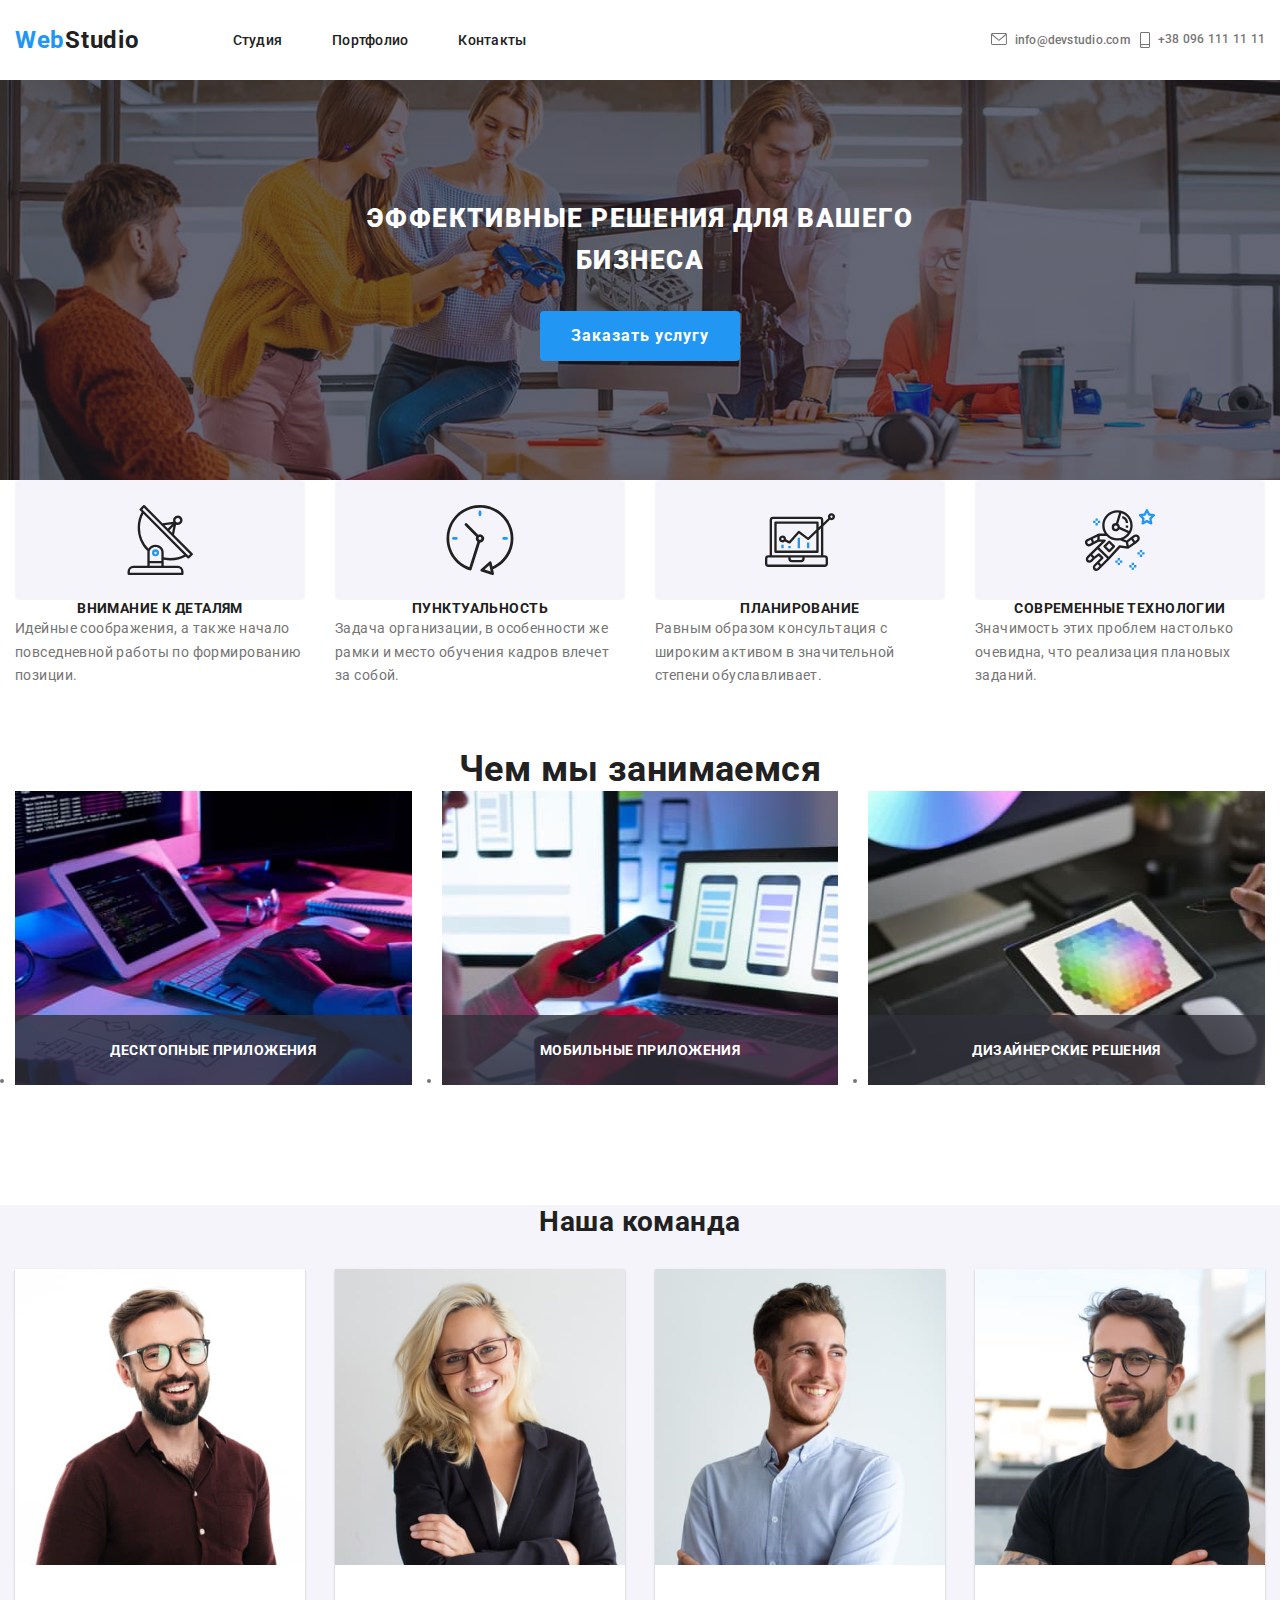
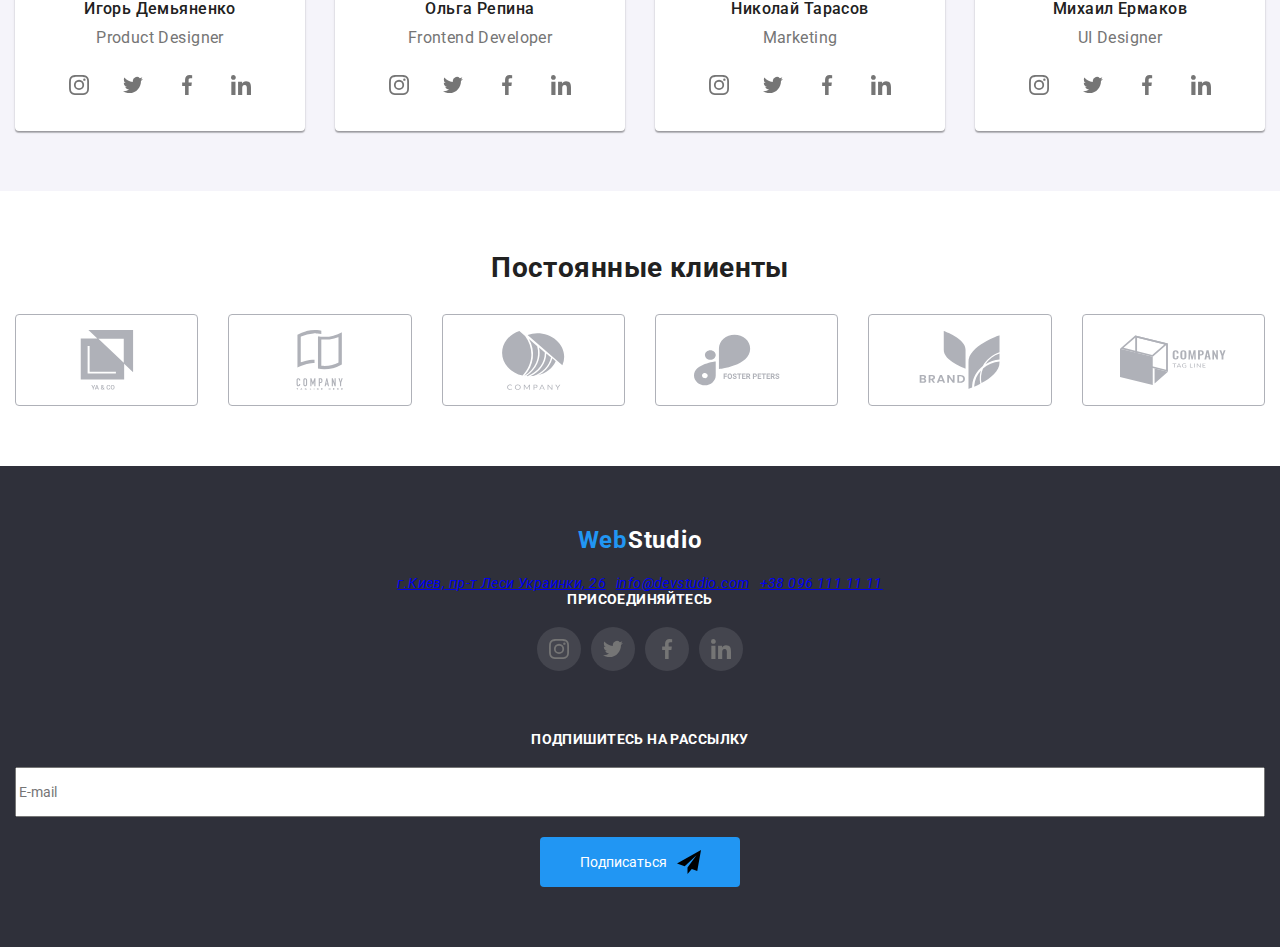
==== commit 6e8291d4: "test" ====
--- a/index.html
+++ b/index.html
@@ -37,25 +37,25 @@
                   <li class="nav__item"><a class="nav__link" href="./portfolio.html">Портфолио</a></li>
                   <li class="nav__item"><a class="nav__link" href="">Контакты</a></li>
                 </ul>
-                <ul class="contact contact--style">
-                  <li class="contact__item">
-                    <a class="contact__link contact__link--indent contact__link--style" href="mailto:info@devstudio.com">
-                      <svg class="contact__icon" width="16" height="12">
-                        <use href="./images/icons.svg#iconenvelope"></use>
-                      </svg>
-                      info@devstudio.com
-                    </a>
-                  </li>
-                  <li class="contact__item">
-                    <a class="contact__link" href="tel:+380961111111">
-                      <svg class="contact__icon" width="10" height="16">
-                        <use href="./images/icons.svg#iconsmartphone"></use>
-                      </svg>
-                      +38 096 111 11 11
-                    </a>
-                  </li>
-                </ul>
               </nav>
+              <ul class="contact contact--style">
+                <li class="contact__item">
+                  <a class="contact__link contact__link--indent contact__link--style" href="mailto:info@devstudio.com">
+                    <svg class="contact__icon" width="16" height="12">
+                      <use href="./images/icons.svg#iconenvelope"></use>
+                    </svg>
+                    info@devstudio.com
+                  </a>
+                </li>
+                <li class="contact__item">
+                  <a class="contact__link" href="tel:+380961111111">
+                    <svg class="contact__icon" width="10" height="16">
+                      <use href="./images/icons.svg#iconsmartphone"></use>
+                    </svg>
+                    +38 096 111 11 11
+                  </a>
+                </li>
+              </ul>
               <div class="header__social">
                 <ul class="social social--margin">
                   <li class="social__item">
--- a/css/main.min.css
+++ b/css/main.min.css
@@ -1 +1 @@
-/*! modern-normalize v1.1.0 | MIT License | https://github.com/sindresorhus/modern-normalize */*,::before,::after{-webkit-box-sizing:border-box;box-sizing:border-box}html{-moz-tab-size:4;-o-tab-size:4;tab-size:4}html{line-height:1.15;-webkit-text-size-adjust:100%}body{margin:0}body{font-family:system-ui,-apple-system,"Segoe UI",Roboto,Helvetica,Arial,sans-serif,"Apple Color Emoji","Segoe UI Emoji"}hr{height:0;color:inherit}abbr[title]{-webkit-text-decoration:underline dotted;text-decoration:underline dotted}b,strong{font-weight:bolder}code,kbd,samp,pre{font-family:ui-monospace,SFMono-Regular,Consolas,"Liberation Mono",Menlo,monospace;font-size:1em}small{font-size:80%}sub,sup{font-size:75%;line-height:0;position:relative;vertical-align:baseline}sub{bottom:-0.25em}sup{top:-0.5em}table{text-indent:0;border-color:inherit}button,input,optgroup,select,textarea{font-family:inherit;font-size:100%;line-height:1.15;margin:0}button,select{text-transform:none}button,[type=button],[type=reset],[type=submit]{-webkit-appearance:button}::-moz-focus-inner{border-style:none;padding:0}:-moz-focusring{outline:1px dotted ButtonText}:-moz-ui-invalid{box-shadow:none}legend{padding:0}progress{vertical-align:baseline}::-webkit-inner-spin-button,::-webkit-outer-spin-button{height:auto}[type=search]{-webkit-appearance:textfield;outline-offset:-2px}::-webkit-search-decoration{-webkit-appearance:none}::-webkit-file-upload-button{-webkit-appearance:button;font:inherit}summary{display:list-item}body{font-family:"Roboto",sans-serif;font-size:14px;letter-spacing:.03em;color:#757575}html{-webkit-box-sizing:border-box;box-sizing:border-box}*,*::before,*::after{-webkit-box-sizing:inherit;box-sizing:inherit}h1,h2,h3,p,ul{margin-top:0;margin-bottom:0}img{width:100%}.section:not(:last-child){padding-bottom:60px}.section--indent{margin:60px 0}.logo{font-weight:700;font-size:24px;line-height:1.17;letter-spacing:.03em;text-decoration:none;color:#212121}.logo__part{color:#2196f3}.container{padding:0 15px}.container__mobile{display:-webkit-box;display:-ms-flexbox;display:flex;-webkit-box-align:center;-ms-flex-align:center;align-items:center;height:80px}@media screen and (max-width: 480px){.container__mobile{height:60px}}.header{margin-left:auto;margin-right:auto}.header__btn{display:none}@media screen and (min-width: 480px){.header__social{display:none}}@media screen and (max-width: 480px){.header__mobile{margin-left:auto;margin-right:auto;min-height:60px}.header__btn{display:-webkit-box;display:-ms-flexbox;display:flex;height:40px;width:40px;-webkit-box-pack:center;-ms-flex-pack:center;justify-content:center;-webkit-box-align:center;-ms-flex-align:center;align-items:center;padding:0;border:0;border-radius:50%;margin-left:auto;background-color:rgba(255,255,255,.8)}.header--border{border:1px solid #ececec}}.menu{width:100%;margin-left:10%}.menu__btn{display:none}.menu__page{display:-webkit-box;display:-ms-flexbox;display:flex;-webkit-box-pack:justify;-ms-flex-pack:justify;justify-content:space-between}@media screen and (max-width: 480px){.menu{position:fixed;top:0;left:0;height:100%;background-color:rgba(0,0,0,.2);opacity:1;-webkit-transition:opacity 250ms cubic-bezier(0.4, 0, 0.2, 1);transition:opacity 250ms cubic-bezier(0.4, 0, 0.2, 1)}.menu__btn{position:absolute;right:0;top:0;display:block;-webkit-box-pack:center;-ms-flex-pack:center;justify-content:center;-webkit-box-align:center;-ms-flex-align:center;align-items:center;border:0;background:none}.menu__btn:hover{fill:#2196f3}.menu__page{position:absolute;top:0;left:0;-webkit-box-orient:vertical;-webkit-box-direction:normal;-ms-flex-direction:column;flex-direction:column;-webkit-transform:translateX(-10%);transform:translateX(-10%);height:100%;width:100%;border-radius:4px;-webkit-box-shadow:0px 1px 3px rgba(0,0,0,.12),0px 1px 1px rgba(0,0,0,.14),0px 2px 1px rgba(0,0,0,.2);box-shadow:0px 1px 3px rgba(0,0,0,.12),0px 1px 1px rgba(0,0,0,.14),0px 2px 1px rgba(0,0,0,.2);background-color:#fff;-webkit-transition:-webkit-transform 250ms cubic-bezier(0.4, 0, 0.2, 1);transition:-webkit-transform 250ms cubic-bezier(0.4, 0, 0.2, 1);transition:transform 250ms cubic-bezier(0.4, 0, 0.2, 1);transition:transform 250ms cubic-bezier(0.4, 0, 0.2, 1), -webkit-transform 250ms cubic-bezier(0.4, 0, 0.2, 1)}.menu--is-hidden{opacity:0;pointer-events:none}.menu--is-hidden .menu__page{-webkit-transform:translateX(100%);transform:translateX(100%)}}.nav{display:-webkit-box;display:-ms-flexbox;display:flex;width:100%;-webkit-box-align:center;-ms-flex-align:center;align-items:center;-webkit-box-pack:justify;-ms-flex-pack:justify;justify-content:space-between}.nav__list{display:-webkit-box;display:-ms-flexbox;display:flex;padding:0;width:55%;-webkit-box-pack:justify;-ms-flex-pack:justify;justify-content:space-between;list-style:none}.nav__link{font-weight:500;font-size:14px;line-height:1.2;letter-spacing:.02em;text-decoration:none;color:#212121}@media screen and (max-width: 480px){.nav{-webkit-box-orient:vertical;-webkit-box-direction:normal;-ms-flex-direction:column;flex-direction:column}.nav__list{display:block;margin-top:48px;margin-bottom:50%}.nav__link{font-size:40px;color:#212121}.nav__link:hover{color:#2196f3}.nav__link--current{color:#2196f3}.nav__list .nav__item+.nav__item{margin-top:7%}}.contact{list-style:none;padding:0}.contact__link{display:-webkit-box;display:-ms-flexbox;display:flex;-webkit-box-align:center;-ms-flex-align:center;align-items:center;font-weight:500;font-size:12px;line-height:1.2;letter-spacing:.02em;color:#757575;text-decoration:none}.contact__link--indent{margin-bottom:10px}.contact__icon{fill:currentColor;margin-right:8px}@media screen and (max-width: 480px){.contact{margin-bottom:60px}.contact__link{font-weight:500;font-size:24px;line-height:1.2;letter-spacing:.02em;text-decoration:none;color:#757575}.contact__link--indent{margin-bottom:32px}.contact__link--style{font-weight:500;font-size:34px;line-height:1.2;color:#2196f3}.contact__icon{display:none}.contact__address{display:block;font-style:normal;margin-bottom:8px;font-size:14px;line-height:1.7;text-decoration:none;color:#fff}.contact__email{display:block;margin-bottom:8px;font-style:normal;text-decoration:none;line-height:1.7;color:rgba(255,255,255,.6)}.contact__tel{font-style:normal;text-decoration:none;line-height:1.7;color:rgba(255,255,255,.6)}}.social{display:-webkit-box;display:-ms-flexbox;display:flex;list-style:none;padding:0}.social--color{fill:#2196f3}.social--indent{-webkit-box-pack:center;-ms-flex-pack:center;justify-content:center;-webkit-box-align:center;-ms-flex-align:center;align-items:center;padding-bottom:24px}.social .social__item--indent+.social__item--indent{margin-left:10px}.social--margin{margin-left:40px}.social__link{display:-webkit-box;display:-ms-flexbox;display:flex;font-weight:500;font-size:18px;line-height:1.2;letter-spacing:.02em;text-decoration:none;color:#fff}.social__link--color{color:#2196f3}.social__link--size{height:44px;width:44px;-webkit-box-pack:center;-ms-flex-pack:center;justify-content:center;-webkit-box-align:center;-ms-flex-align:center;align-items:center}.social__link--bg{background-color:rgba(255,255,255,.1);border-radius:50%}.social__link--bg:hover{color:#fff;background-color:#2196f3}.social__item{display:-webkit-box;display:-ms-flexbox;display:flex}.social__border{margin:0 10px;display:block;height:22px;width:1px;border:1px solid rgba(33,33,33,.2)}.social__icon{fill:currentColor;height:20px;width:20px}.hero{margin-left:auto;margin-right:auto;background-color:#c4c4c4}.hero--overlay{display:block;height:400px;width:auto;background-image:-webkit-gradient(linear, left top, right top, from(rgba(47, 48, 58, 0.4)), to(rgba(47, 48, 58, 0.4))),url(.././images/Img-hero.jpg);background-image:linear-gradient(to right, rgba(47, 48, 58, 0.4), rgba(47, 48, 58, 0.4)),url(.././images/Img-hero.jpg);background-size:cover;background-position:50%;background-repeat:no-repeat}.hero__content{padding:118px 60px;text-align:center}.hero__title{max-width:650px;font-weight:900;font-size:26px;line-height:1.6;text-align:center;letter-spacing:.06em;text-transform:uppercase;color:#fff;margin:0 auto;margin-bottom:30px}.button{padding:0;border:0;border-radius:4px}.button--size{height:50px;width:200px}.button--color{color:#fff;background-color:#2196f3}.button--font{font-weight:700;font-size:16px;line-height:1.9;letter-spacing:.06em}.benefits__header{display:none}.benefits__list{display:-webkit-box;display:-ms-flexbox;display:flex;-webkit-box-pack:center;-ms-flex-pack:center;justify-content:center;-ms-flex-wrap:wrap;flex-wrap:wrap;margin:-15px;padding:0;list-style:none}.benefits__item{margin:15px;max-width:450px}.benefits__pic{display:-webkit-box;display:-ms-flexbox;display:flex;-webkit-box-pack:center;-ms-flex-pack:center;justify-content:center;-webkit-box-align:center;-ms-flex-align:center;align-items:center;height:120px;border-radius:4px;background-color:#f5f4fa}.benefits__title{font-weight:700;font-size:14px;line-height:1.2;text-align:center;letter-spacing:.03em;text-transform:uppercase;color:#212121}.benefits__text{font-size:14px;line-height:1.7;letter-spacing:.03em}@media screen and (min-width: 481px){.benefits__item{max-width:calc((100% - 60px)/2)}}.work{display:none}.team{background-color:#f5f4fa;text-align:center}.team__img{margin-bottom:30px}.team__title{margin-top:60px;margin-bottom:30px;font-weight:700;font-size:28px;line-height:1.2;color:#212121}.team__list{display:-webkit-box;display:-ms-flexbox;display:flex;-ms-flex-wrap:wrap;flex-wrap:wrap;-webkit-box-pack:center;-ms-flex-pack:center;justify-content:center;padding:0;list-style:none}.team__item{max-height:622px;max-width:450px;-webkit-box-shadow:0px 1px 3px rgba(0,0,0,.12),0px 1px 1px rgba(0,0,0,.14),0px 2px 1px rgba(0,0,0,.2);box-shadow:0px 1px 3px rgba(0,0,0,.12),0px 1px 1px rgba(0,0,0,.14),0px 2px 1px rgba(0,0,0,.2);border-radius:0px 0px 4px 4px;background-color:#fff}.team__name{margin-bottom:10px;font-weight:500;font-size:16px;line-height:1.2;color:#212121}.team__position{margin-bottom:16px;font-size:16px;line-height:1.2}@media screen and (min-width: 481px){.team__list{margin:-15px}.team__item{margin:15px;max-width:calc((100% - 60px)/2)}}.clients{padding:60px 15px}.clients__title{margin-bottom:30px;font-weight:700;font-size:28px;line-height:1.2;text-align:center;color:#212121}.clients__list{display:-webkit-box;display:-ms-flexbox;display:flex;-webkit-box-pack:center;-ms-flex-pack:center;justify-content:center;padding:0;margin:-15px;-ms-flex-wrap:wrap;flex-wrap:wrap;list-style:none}.clients__item{margin:15px;width:calc((100% - 60px)/2)}.clients__link{display:-webkit-box;display:-ms-flexbox;display:flex;height:92px;-webkit-box-pack:center;-ms-flex-pack:center;justify-content:center;-webkit-box-align:center;-ms-flex-align:center;align-items:center;border:1px solid #afb1b8;border-radius:4px;color:#afb1b8}.clients__link:hover,.clients__link:focus{color:#2196f3;border-color:#2196f3}.clients__icon{fill:currentColor}@media screen and (min-width: 480px){.clients__item{max-width:calc((100% - 90px)/3)}}.modal{position:fixed;top:0;left:0;padding:93px 15px;width:100%;height:100%;background-color:rgba(0,0,0,.2);opacity:1;-webkit-transition:opacity 250ms cubic-bezier(0.4, 0, 0.2, 1);transition:opacity 250ms cubic-bezier(0.4, 0, 0.2, 1)}.modal--is-hidden{opacity:0;pointer-events:none}.modal--is-hidden .modal__page{-webkit-transform:translate(-50%, -50%) scale(0.25);transform:translate(-50%, -50%) scale(0.25)}.modal__page{position:absolute;top:50%;left:50%;-webkit-transform:translate(-50%, -50%) scale(1);transform:translate(-50%, -50%) scale(1);min-height:calc(100% - 15px);min-width:85%;border-radius:4px;-webkit-box-shadow:0px 1px 3px rgba(0,0,0,.12),0px 1px 1px rgba(0,0,0,.14),0px 2px 1px rgba(0,0,0,.2);box-shadow:0px 1px 3px rgba(0,0,0,.12),0px 1px 1px rgba(0,0,0,.14),0px 2px 1px rgba(0,0,0,.2);background-color:#fff;-webkit-transition:-webkit-transform 250ms cubic-bezier(0.4, 0, 0.2, 1);transition:-webkit-transform 250ms cubic-bezier(0.4, 0, 0.2, 1);transition:transform 250ms cubic-bezier(0.4, 0, 0.2, 1);transition:transform 250ms cubic-bezier(0.4, 0, 0.2, 1), -webkit-transform 250ms cubic-bezier(0.4, 0, 0.2, 1)}.modal__btn{position:absolute;top:8px;right:8px;display:-webkit-box;display:-ms-flexbox;display:flex;-webkit-box-pack:center;-ms-flex-pack:center;justify-content:center;-webkit-box-align:center;-ms-flex-align:center;align-items:center;height:32px;width:32px;color:#212121;border-radius:50%;border:1px solid rgba(0,0,0,.1);background-color:#fff}.modal__btn svg{fill:currentColor;-ms-flex-negative:0;flex-shrink:0}.modal__content{text-align:center;padding:40px}.modal__title{display:inline-block;margin-bottom:12px;font-weight:700;font-size:20px;line-height:1.5;color:#212121}.modal__field{display:-webkit-box;display:-ms-flexbox;display:flex;-webkit-box-orient:vertical;-webkit-box-direction:normal;-ms-flex-direction:column;flex-direction:column;-webkit-box-pack:center;-ms-flex-pack:center;justify-content:center}.modal__label{position:relative;display:-webkit-box;display:-ms-flexbox;display:flex;-webkit-box-orient:vertical;-webkit-box-direction:normal;-ms-flex-direction:column;flex-direction:column;text-align:start;margin-top:10px;margin-bottom:4px;font-size:12px;line-height:14px;letter-spacing:.1px}.modal__input{margin-top:4px;padding-left:42px;width:auto;height:40px;border:1px solid rgba(33,33,33,.2);outline:0;border-radius:4px;-webkit-transition:border 250ms cubic-bezier(0.4, 0, 0.2, 1);transition:border 250ms cubic-bezier(0.4, 0, 0.2, 1)}.modal__input:focus-within{border-color:#2196f3}.modal__input:focus-within+.modal__icon{color:#2196f3}.modal__icon{position:absolute;left:12px;top:50%;fill:currentColor;-webkit-transition:color 250ms cubic-bezier(0.4, 0, 0.2, 1);transition:color 250ms cubic-bezier(0.4, 0, 0.2, 1)}.modal__textarea{padding:12px 16px;height:120px;margin-top:4px;margin-bottom:20px;border:1px solid rgba(33,33,33,.2);outline:0;border-radius:4px;resize:none;-webkit-transition:border 250ms cubic-bezier(0.4, 0, 0.2, 1);transition:border 250ms cubic-bezier(0.4, 0, 0.2, 1)}.modal__textarea:focus-within{border-color:#2196f3}.modal__contract{margin-left:3px;color:#2196f3}.modal__button{margin-left:auto;margin-right:auto}.modal__policy{position:absolute;width:1px;height:1px;margin:-1px;border:0;padding:0;clip:rect(0 0 0 0);overflow:hidden}.modal__checkbox{display:-webkit-box;display:-ms-flexbox;display:flex;-webkit-box-pack:center;-ms-flex-pack:center;justify-content:center;-webkit-box-align:center;-ms-flex-align:center;align-items:center;margin-bottom:31px;font-weight:400;font-size:12px;line-height:1.2;letter-spacing:.03em}.modal__policy:checked+.modal__accept{border-color:#2196f3;background-image:url(../../images/check.svg);background-size:contain;background-color:#2196f3;background-origin:border-box}.modal__accept{margin-right:8px;min-height:15px;min-width:16px;border-radius:4px;border:2px solid #212121;-webkit-transition:border 250ms cubic-bezier(0.4, 0, 0.2, 1),background-color 250ms cubic-bezier(0.4, 0, 0.2, 1);transition:border 250ms cubic-bezier(0.4, 0, 0.2, 1),background-color 250ms cubic-bezier(0.4, 0, 0.2, 1)}.footer{background-color:#2f303a;text-align:center}.footer__container{padding:60px 15px}.footer__logo{display:block;margin-bottom:20px;color:#fff}.footer__contact{padding:0;text-decoration:none}.footer__title{margin-bottom:20px;font-weight:700;font-size:14px;line-height:16px;letter-spacing:.03em;text-transform:uppercase;color:#fff}.footer__social{display:-webkit-box;display:-ms-flexbox;display:flex;-webkit-box-orient:vertical;-webkit-box-direction:normal;-ms-flex-direction:column;flex-direction:column;-webkit-box-align:center;-ms-flex-align:center;align-items:center;margin-bottom:60px}.footer__form{-webkit-box-orient:vertical;-webkit-box-direction:normal;-ms-flex-direction:column;flex-direction:column;-webkit-box-align:center;-ms-flex-align:center;align-items:center}.footer__email{height:50px;width:100%;margin-bottom:20px}.footer__button{display:-webkit-box;display:-ms-flexbox;display:flex;margin-left:auto;margin-right:auto;-webkit-box-pack:center;-ms-flex-pack:center;justify-content:center;-webkit-box-align:center;-ms-flex-align:center;align-items:center;height:50px;width:200px;color:#fff;background-color:#2196f3}.footer__icon{margin-left:10px}.portfolio__list{display:-webkit-box;display:-ms-flexbox;display:flex;-ms-flex-wrap:wrap;flex-wrap:wrap;-webkit-box-pack:center;-ms-flex-pack:center;justify-content:center;padding:0;margin:-15px;margin-bottom:40px;list-style:none}.portfolio__item{margin:7px 15px}.portfolio__button--current{background-color:#2196f3;color:#fff;-webkit-box-shadow:0px 3px 1px rgba(0,0,0,.1),0px 1px 2px rgba(0,0,0,.08),0px 2px 2px rgba(0,0,0,.12);box-shadow:0px 3px 1px rgba(0,0,0,.1),0px 1px 2px rgba(0,0,0,.08),0px 2px 2px rgba(0,0,0,.12)}.portfolio__button:hover,.portfolio__button:focus{background-color:#2196f3;color:#fff;-webkit-box-shadow:0px 3px 1px rgba(0,0,0,.1),0px 1px 2px rgba(0,0,0,.08),0px 2px 2px rgba(0,0,0,.12);box-shadow:0px 3px 1px rgba(0,0,0,.1),0px 1px 2px rgba(0,0,0,.08),0px 2px 2px rgba(0,0,0,.12)}.portfolio__button--text{padding:6px 22px;font-weight:500;font-size:16px;line-height:26px}.project{padding:0;margin:-15px;display:-webkit-box;display:-ms-flexbox;display:flex;-ms-flex-wrap:wrap;flex-wrap:wrap;-webkit-box-align:center;-ms-flex-align:center;align-items:center;-webkit-box-pack:center;-ms-flex-pack:center;justify-content:center}.project__item{margin:15px;min-width:370px;border:1px solid #eee;list-style:none;cursor:pointer;-webkit-transition:-webkit-box-shadow 250ms cubic-bezier(0.4, 0, 0.2, 1);transition:-webkit-box-shadow 250ms cubic-bezier(0.4, 0, 0.2, 1);transition:box-shadow 250ms cubic-bezier(0.4, 0, 0.2, 1);transition:box-shadow 250ms cubic-bezier(0.4, 0, 0.2, 1), -webkit-box-shadow 250ms cubic-bezier(0.4, 0, 0.2, 1)}.project__item:hover,.project__item:focus{-webkit-box-shadow:0px 1px 1px rgba(0,0,0,.12),0px 4px 4px rgba(0,0,0,.06),1px 4px 6px rgba(0,0,0,.16);box-shadow:0px 1px 1px rgba(0,0,0,.12),0px 4px 4px rgba(0,0,0,.06),1px 4px 6px rgba(0,0,0,.16);opacity:1}.project__img{position:relative;overflow:hidden}.project__img>img{display:block}.project__img:hover .project__info{-webkit-transform:translateY(calc(100% - 294px));transform:translateY(calc(100% - 294px))}.project__info{position:absolute;pointer-events:none;top:0;left:0;height:294px;width:100%;padding:63px 24px;font-size:18px;line-height:1.56;color:#fff;background-color:rgba(33,150,243,.9);-webkit-transform:translateY(100%);transform:translateY(100%);-webkit-transition:opacity 250ms cubic-bezier(0.4, 0, 0.2, 1),-webkit-transform 250ms cubic-bezier(0.4, 0, 0.2, 1);transition:opacity 250ms cubic-bezier(0.4, 0, 0.2, 1),-webkit-transform 250ms cubic-bezier(0.4, 0, 0.2, 1);transition:transform 250ms cubic-bezier(0.4, 0, 0.2, 1),opacity 250ms cubic-bezier(0.4, 0, 0.2, 1);transition:transform 250ms cubic-bezier(0.4, 0, 0.2, 1),opacity 250ms cubic-bezier(0.4, 0, 0.2, 1),-webkit-transform 250ms cubic-bezier(0.4, 0, 0.2, 1)}.project__card{padding-top:20px;padding-bottom:20px;padding-left:24px}.project__name{margin-bottom:4px;font-weight:700;font-size:18px;line-height:2;letter-spacing:.06em;color:#212121}/*# sourceMappingURL=main.min.css.map */+/*! modern-normalize v1.1.0 | MIT License | https://github.com/sindresorhus/modern-normalize */*,::before,::after{-webkit-box-sizing:border-box;box-sizing:border-box}html{-moz-tab-size:4;-o-tab-size:4;tab-size:4}html{line-height:1.15;-webkit-text-size-adjust:100%}body{margin:0}body{font-family:system-ui,-apple-system,"Segoe UI",Roboto,Helvetica,Arial,sans-serif,"Apple Color Emoji","Segoe UI Emoji"}hr{height:0;color:inherit}abbr[title]{-webkit-text-decoration:underline dotted;text-decoration:underline dotted}b,strong{font-weight:bolder}code,kbd,samp,pre{font-family:ui-monospace,SFMono-Regular,Consolas,"Liberation Mono",Menlo,monospace;font-size:1em}small{font-size:80%}sub,sup{font-size:75%;line-height:0;position:relative;vertical-align:baseline}sub{bottom:-0.25em}sup{top:-0.5em}table{text-indent:0;border-color:inherit}button,input,optgroup,select,textarea{font-family:inherit;font-size:100%;line-height:1.15;margin:0}button,select{text-transform:none}button,[type=button],[type=reset],[type=submit]{-webkit-appearance:button}::-moz-focus-inner{border-style:none;padding:0}:-moz-focusring{outline:1px dotted ButtonText}:-moz-ui-invalid{box-shadow:none}legend{padding:0}progress{vertical-align:baseline}::-webkit-inner-spin-button,::-webkit-outer-spin-button{height:auto}[type=search]{-webkit-appearance:textfield;outline-offset:-2px}::-webkit-search-decoration{-webkit-appearance:none}::-webkit-file-upload-button{-webkit-appearance:button;font:inherit}summary{display:list-item}body{font-family:"Roboto",sans-serif;font-size:14px;letter-spacing:.03em;color:#757575}html{-webkit-box-sizing:border-box;box-sizing:border-box}*,*::before,*::after{-webkit-box-sizing:inherit;box-sizing:inherit}h1,h2,h3,p,ul{margin-top:0;margin-bottom:0}img{width:100%}.section:not(:last-child){padding-bottom:60px}.section--indent{margin:60px 0}.logo{font-weight:700;font-size:24px;line-height:1.17;letter-spacing:.03em;text-decoration:none;color:#212121}.logo__part{color:#2196f3}.container{padding:0 15px}.container__mobile{display:-webkit-box;display:-ms-flexbox;display:flex;-webkit-box-align:center;-ms-flex-align:center;align-items:center;height:80px}@media screen and (max-width: 480px){.container__mobile{height:60px}}.header{margin-left:auto;margin-right:auto}.header__btn{display:none}@media screen and (min-width: 480px){.header__social{display:none}}@media screen and (max-width: 480px){.header__mobile{margin-left:auto;margin-right:auto;min-height:60px}.header__btn{display:-webkit-box;display:-ms-flexbox;display:flex;height:40px;width:40px;-webkit-box-pack:center;-ms-flex-pack:center;justify-content:center;-webkit-box-align:center;-ms-flex-align:center;align-items:center;padding:0;border:0;border-radius:50%;margin-left:auto;background-color:rgba(255,255,255,.8)}.header--border{border:1px solid #ececec}}.menu{width:100%}.menu__btn{display:none}.menu__page{display:-webkit-box;display:-ms-flexbox;display:flex;-webkit-box-pack:justify;-ms-flex-pack:justify;justify-content:space-between}@media screen and (max-width: 480px){.menu{position:fixed;top:0;left:0;height:100%;background-color:rgba(0,0,0,.2);opacity:1;-webkit-transition:opacity 250ms cubic-bezier(0.4, 0, 0.2, 1);transition:opacity 250ms cubic-bezier(0.4, 0, 0.2, 1)}.menu__btn{position:absolute;right:0;top:0;display:block;-webkit-box-pack:center;-ms-flex-pack:center;justify-content:center;-webkit-box-align:center;-ms-flex-align:center;align-items:center;border:0;background:none}.menu__btn:hover{fill:#2196f3}.menu__page{position:absolute;top:0;left:0;-webkit-box-orient:vertical;-webkit-box-direction:normal;-ms-flex-direction:column;flex-direction:column;-webkit-transform:translateX(-10%);transform:translateX(-10%);height:100%;width:100%;border-radius:4px;-webkit-box-shadow:0px 1px 3px rgba(0,0,0,.12),0px 1px 1px rgba(0,0,0,.14),0px 2px 1px rgba(0,0,0,.2);box-shadow:0px 1px 3px rgba(0,0,0,.12),0px 1px 1px rgba(0,0,0,.14),0px 2px 1px rgba(0,0,0,.2);background-color:#fff;-webkit-transition:-webkit-transform 250ms cubic-bezier(0.4, 0, 0.2, 1);transition:-webkit-transform 250ms cubic-bezier(0.4, 0, 0.2, 1);transition:transform 250ms cubic-bezier(0.4, 0, 0.2, 1);transition:transform 250ms cubic-bezier(0.4, 0, 0.2, 1), -webkit-transform 250ms cubic-bezier(0.4, 0, 0.2, 1)}.menu--is-hidden{opacity:0;pointer-events:none}.menu--is-hidden .menu__page{-webkit-transform:translateX(100%);transform:translateX(100%)}}.nav{display:-webkit-box;display:-ms-flexbox;display:flex;-webkit-box-align:center;-ms-flex-align:center;align-items:center}.nav__list{display:-webkit-box;display:-ms-flexbox;display:flex;padding:0;list-style:none}.nav__link{font-weight:500;font-size:14px;line-height:1.2;letter-spacing:.02em;text-decoration:none;color:#212121}@media screen and (max-width: 480px){.nav{-webkit-box-orient:vertical;-webkit-box-direction:normal;-ms-flex-direction:column;flex-direction:column}.nav__list{display:block;margin-top:48px;margin-bottom:50%}.nav__link{font-size:40px;color:#212121}.nav__link:hover{color:#2196f3}.nav__link--current{color:#2196f3}.nav__list .nav__item+.nav__item{margin-top:7%}}@media screen and (min-width: 481px)and (max-width: 769px){.nav{width:100%}.nav__list{width:100%;-webkit-box-pack:space-evenly;-ms-flex-pack:space-evenly;justify-content:space-evenly}}@media screen and (min-width: 769px){.nav{margin-left:93px}.nav__list{width:294px;-webkit-box-pack:justify;-ms-flex-pack:justify;justify-content:space-between}}.contact{display:-webkit-box;display:-ms-flexbox;display:flex;-ms-flex-wrap:wrap;flex-wrap:wrap;list-style:none;-webkit-box-pack:center;-ms-flex-pack:center;justify-content:center;margin:-5px;padding:0;-webkit-box-align:center;-ms-flex-align:center;align-items:center}.contact__item{margin:5px}.contact__link{display:-webkit-box;display:-ms-flexbox;display:flex;font-weight:500;font-size:12px;line-height:1.2;letter-spacing:.02em;color:#757575;text-decoration:none}.contact__icon{fill:currentColor;margin-right:8px}@media screen and (max-width: 480px){.contact{margin-bottom:60px}.contact__link{font-weight:500;font-size:24px;line-height:1.2;letter-spacing:.02em;text-decoration:none;color:#757575}.contact__link--indent{margin-bottom:32px}.contact__link--style{font-weight:500;font-size:34px;line-height:1.2;color:#2196f3}.contact__icon{display:none}.contact__address{display:block;font-style:normal;margin-bottom:8px;font-size:14px;line-height:1.7;text-decoration:none;color:#fff}.contact__email{display:block;margin-bottom:8px;font-style:normal;text-decoration:none;line-height:1.7;color:rgba(255,255,255,.6)}.contact__tel{font-style:normal;text-decoration:none;line-height:1.7;color:rgba(255,255,255,.6)}}@media screen and (min-width: 481px)and (max-width: 769px){.contact__link--ident{margin-bottom:10px}}.social{display:-webkit-box;display:-ms-flexbox;display:flex;list-style:none;padding:0}.social--color{fill:#2196f3}.social--indent{-webkit-box-pack:center;-ms-flex-pack:center;justify-content:center;-webkit-box-align:center;-ms-flex-align:center;align-items:center;padding-bottom:24px}.social .social__item--indent+.social__item--indent{margin-left:10px}.social--margin{margin-left:40px}.social__link{display:-webkit-box;display:-ms-flexbox;display:flex;font-weight:500;font-size:18px;line-height:1.2;letter-spacing:.02em;text-decoration:none;color:#757575}.social__link--color{color:#2196f3}.social__link--size{height:44px;width:44px;-webkit-box-pack:center;-ms-flex-pack:center;justify-content:center;-webkit-box-align:center;-ms-flex-align:center;align-items:center}.social__link--bg{background-color:rgba(255,255,255,.1);border-radius:50%}.social__link--bg:hover{color:#fff;background-color:#2196f3}.social__item{display:-webkit-box;display:-ms-flexbox;display:flex}.social__border{margin:0 10px;display:block;height:22px;width:1px;border:1px solid rgba(33,33,33,.2)}.social__icon{fill:currentColor;height:20px;width:20px}.hero{margin-left:auto;margin-right:auto;background-color:#c4c4c4}.hero--overlay{display:block;height:400px;width:auto;background-image:-webkit-gradient(linear, left top, right top, from(rgba(47, 48, 58, 0.4)), to(rgba(47, 48, 58, 0.4))),url(.././images/Img-hero.jpg);background-image:linear-gradient(to right, rgba(47, 48, 58, 0.4), rgba(47, 48, 58, 0.4)),url(.././images/Img-hero.jpg);background-size:cover;background-position:50%;background-repeat:no-repeat}.hero__content{padding:118px 60px;text-align:center}.hero__title{max-width:650px;font-weight:900;font-size:26px;line-height:1.6;text-align:center;letter-spacing:.06em;text-transform:uppercase;color:#fff;margin:0 auto;margin-bottom:30px}.button{padding:0;border:0;border-radius:4px}.button--size{height:50px;width:200px}.button--color{color:#fff;background-color:#2196f3}.button--font{font-weight:700;font-size:16px;line-height:1.9;letter-spacing:.06em}.benefits__header{display:none}.benefits__list{display:-webkit-box;display:-ms-flexbox;display:flex;-webkit-box-pack:center;-ms-flex-pack:center;justify-content:center;-ms-flex-wrap:wrap;flex-wrap:wrap;margin:-15px;padding:0;list-style:none}.benefits__item{margin:15px;max-width:450px}.benefits__pic{display:-webkit-box;display:-ms-flexbox;display:flex;-webkit-box-pack:center;-ms-flex-pack:center;justify-content:center;-webkit-box-align:center;-ms-flex-align:center;align-items:center;height:120px;border-radius:4px;background-color:#f5f4fa}.benefits__title{font-weight:700;font-size:14px;line-height:1.2;text-align:center;letter-spacing:.03em;text-transform:uppercase;color:#212121}.benefits__text{font-size:14px;line-height:1.7;letter-spacing:.03em}@media screen and (min-width: 481px){.benefits__item{max-width:calc((100% - 60px)/2)}}@media screen and (min-width: 768px){.benefits__item{max-width:calc((100% - 120px)/4)}}.work{display:none;text-align:center}.work__title{font-weight:700;font-size:36px;line-height:1.2;color:#212121}.work__list{display:-webkit-box;display:-ms-flexbox;display:flex;-ms-flex-wrap:wrap;flex-wrap:wrap;margin:-15px;padding:0}.work__item{position:relative;margin:15px;height:294px;width:calc((100% - 90px)/3)}.work__text{position:absolute;left:0;bottom:0;display:-webkit-box;display:-ms-flexbox;display:flex;-webkit-box-align:center;-ms-flex-align:center;align-items:center;-webkit-box-pack:center;-ms-flex-pack:center;justify-content:center;height:70px;width:100%;font-weight:700;font-size:14px;line-height:16px;text-transform:uppercase;color:#fff;background-color:rgba(47,48,58,.8)}@media screen and (min-width: 769px){.work{display:block}}.team{background-color:#f5f4fa;text-align:center}.team__img{margin-bottom:30px}.team__title{margin-top:60px;margin-bottom:30px;font-weight:700;font-size:28px;line-height:1.2;color:#212121}.team__list{display:-webkit-box;display:-ms-flexbox;display:flex;-ms-flex-wrap:wrap;flex-wrap:wrap;-webkit-box-pack:center;-ms-flex-pack:center;justify-content:center;margin:-15px;padding:0;list-style:none}.team__item{margin:15px;max-height:622px;max-width:450px;-webkit-box-shadow:0px 1px 3px rgba(0,0,0,.12),0px 1px 1px rgba(0,0,0,.14),0px 2px 1px rgba(0,0,0,.2);box-shadow:0px 1px 3px rgba(0,0,0,.12),0px 1px 1px rgba(0,0,0,.14),0px 2px 1px rgba(0,0,0,.2);border-radius:0px 0px 4px 4px;background-color:#fff}.team__name{margin-bottom:10px;font-weight:500;font-size:16px;line-height:1.2;color:#212121}.team__position{margin-bottom:16px;font-size:16px;line-height:1.2}@media screen and (min-width: 481px)and (max-width: 768px){.team__item{max-width:calc((100% - 60px)/2)}}@media screen and (min-width: 769px){.team__item{max-width:calc((100% - 120px)/4)}}.clients{padding:60px 15px}.clients__title{margin-bottom:30px;font-weight:700;font-size:28px;line-height:1.2;text-align:center;color:#212121}.clients__list{display:-webkit-box;display:-ms-flexbox;display:flex;-webkit-box-pack:center;-ms-flex-pack:center;justify-content:center;padding:0;margin:-15px;-ms-flex-wrap:wrap;flex-wrap:wrap;list-style:none}.clients__item{margin:15px;width:calc((100% - 60px)/2)}.clients__link{display:-webkit-box;display:-ms-flexbox;display:flex;height:92px;-webkit-box-pack:center;-ms-flex-pack:center;justify-content:center;-webkit-box-align:center;-ms-flex-align:center;align-items:center;border:1px solid #afb1b8;border-radius:4px;color:#afb1b8}.clients__link:hover,.clients__link:focus{color:#2196f3;border-color:#2196f3}.clients__icon{fill:currentColor}@media screen and (min-width: 480px)and (max-width: 768px){.clients__item{width:calc((100% - 90px)/3)}}@media screen and (min-width: 769px){.clients__item{width:calc((100% - 180px)/6)}}.modal{position:fixed;top:0;left:0;padding:93px 15px;width:100%;height:100%;background-color:rgba(0,0,0,.2);opacity:1;-webkit-transition:opacity 250ms cubic-bezier(0.4, 0, 0.2, 1);transition:opacity 250ms cubic-bezier(0.4, 0, 0.2, 1)}.modal--is-hidden{opacity:0;pointer-events:none}.modal--is-hidden .modal__page{-webkit-transform:translate(-50%, -50%) scale(0.25);transform:translate(-50%, -50%) scale(0.25)}.modal__page{position:absolute;top:50%;left:50%;-webkit-transform:translate(-50%, -50%) scale(1);transform:translate(-50%, -50%) scale(1);min-height:calc(100% - 15px);min-width:85%;border-radius:4px;-webkit-box-shadow:0px 1px 3px rgba(0,0,0,.12),0px 1px 1px rgba(0,0,0,.14),0px 2px 1px rgba(0,0,0,.2);box-shadow:0px 1px 3px rgba(0,0,0,.12),0px 1px 1px rgba(0,0,0,.14),0px 2px 1px rgba(0,0,0,.2);background-color:#fff;-webkit-transition:-webkit-transform 250ms cubic-bezier(0.4, 0, 0.2, 1);transition:-webkit-transform 250ms cubic-bezier(0.4, 0, 0.2, 1);transition:transform 250ms cubic-bezier(0.4, 0, 0.2, 1);transition:transform 250ms cubic-bezier(0.4, 0, 0.2, 1), -webkit-transform 250ms cubic-bezier(0.4, 0, 0.2, 1)}.modal__btn{position:absolute;top:8px;right:8px;display:-webkit-box;display:-ms-flexbox;display:flex;-webkit-box-pack:center;-ms-flex-pack:center;justify-content:center;-webkit-box-align:center;-ms-flex-align:center;align-items:center;height:32px;width:32px;color:#212121;border-radius:50%;border:1px solid rgba(0,0,0,.1);background-color:#fff}.modal__btn svg{fill:currentColor;-ms-flex-negative:0;flex-shrink:0}.modal__content{text-align:center;padding:40px}.modal__title{display:inline-block;margin-bottom:12px;font-weight:700;font-size:20px;line-height:1.5;color:#212121}.modal__field{display:-webkit-box;display:-ms-flexbox;display:flex;-webkit-box-orient:vertical;-webkit-box-direction:normal;-ms-flex-direction:column;flex-direction:column;-webkit-box-pack:center;-ms-flex-pack:center;justify-content:center}.modal__label{position:relative;display:-webkit-box;display:-ms-flexbox;display:flex;-webkit-box-orient:vertical;-webkit-box-direction:normal;-ms-flex-direction:column;flex-direction:column;text-align:start;margin-top:10px;margin-bottom:4px;font-size:12px;line-height:14px;letter-spacing:.1px}.modal__input{margin-top:4px;padding-left:42px;width:auto;height:40px;border:1px solid rgba(33,33,33,.2);outline:0;border-radius:4px;-webkit-transition:border 250ms cubic-bezier(0.4, 0, 0.2, 1);transition:border 250ms cubic-bezier(0.4, 0, 0.2, 1)}.modal__input:focus-within{border-color:#2196f3}.modal__input:focus-within+.modal__icon{color:#2196f3}.modal__icon{position:absolute;left:12px;top:50%;fill:currentColor;-webkit-transition:color 250ms cubic-bezier(0.4, 0, 0.2, 1);transition:color 250ms cubic-bezier(0.4, 0, 0.2, 1)}.modal__textarea{padding:12px 16px;height:120px;margin-top:4px;margin-bottom:20px;border:1px solid rgba(33,33,33,.2);outline:0;border-radius:4px;resize:none;-webkit-transition:border 250ms cubic-bezier(0.4, 0, 0.2, 1);transition:border 250ms cubic-bezier(0.4, 0, 0.2, 1)}.modal__textarea:focus-within{border-color:#2196f3}.modal__contract{margin-left:3px;color:#2196f3}.modal__button{margin-left:auto;margin-right:auto}.modal__policy{position:absolute;width:1px;height:1px;margin:-1px;border:0;padding:0;clip:rect(0 0 0 0);overflow:hidden}.modal__checkbox{display:-webkit-box;display:-ms-flexbox;display:flex;-webkit-box-pack:center;-ms-flex-pack:center;justify-content:center;-webkit-box-align:center;-ms-flex-align:center;align-items:center;margin-bottom:31px;font-weight:400;font-size:12px;line-height:1.2;letter-spacing:.03em}.modal__policy:checked+.modal__accept{border-color:#2196f3;background-image:url(../../images/check.svg);background-size:contain;background-color:#2196f3;background-origin:border-box}.modal__accept{margin-right:8px;min-height:15px;min-width:16px;border-radius:4px;border:2px solid #212121;-webkit-transition:border 250ms cubic-bezier(0.4, 0, 0.2, 1),background-color 250ms cubic-bezier(0.4, 0, 0.2, 1);transition:border 250ms cubic-bezier(0.4, 0, 0.2, 1),background-color 250ms cubic-bezier(0.4, 0, 0.2, 1)}.footer{background-color:#2f303a;text-align:center}.footer__container{padding:60px 15px}.footer__logo{display:block;margin-bottom:20px;color:#fff}.footer__contact{padding:0;text-decoration:none}.footer__title{margin-bottom:20px;font-weight:700;font-size:14px;line-height:16px;letter-spacing:.03em;text-transform:uppercase;color:#fff}.footer__social{display:-webkit-box;display:-ms-flexbox;display:flex;-webkit-box-orient:vertical;-webkit-box-direction:normal;-ms-flex-direction:column;flex-direction:column;-webkit-box-align:center;-ms-flex-align:center;align-items:center;margin-bottom:60px}.footer__form{-webkit-box-orient:vertical;-webkit-box-direction:normal;-ms-flex-direction:column;flex-direction:column;-webkit-box-align:center;-ms-flex-align:center;align-items:center}.footer__email{height:50px;width:100%;margin-bottom:20px}.footer__button{display:-webkit-box;display:-ms-flexbox;display:flex;margin-left:auto;margin-right:auto;-webkit-box-pack:center;-ms-flex-pack:center;justify-content:center;-webkit-box-align:center;-ms-flex-align:center;align-items:center;height:50px;width:200px;color:#fff;background-color:#2196f3}.footer__icon{margin-left:10px}.portfolio__list{display:-webkit-box;display:-ms-flexbox;display:flex;-ms-flex-wrap:wrap;flex-wrap:wrap;-webkit-box-pack:center;-ms-flex-pack:center;justify-content:center;padding:0;margin:-15px;margin-bottom:40px;list-style:none}.portfolio__item{margin:7px 15px}.portfolio__button--current{background-color:#2196f3;color:#fff;-webkit-box-shadow:0px 3px 1px rgba(0,0,0,.1),0px 1px 2px rgba(0,0,0,.08),0px 2px 2px rgba(0,0,0,.12);box-shadow:0px 3px 1px rgba(0,0,0,.1),0px 1px 2px rgba(0,0,0,.08),0px 2px 2px rgba(0,0,0,.12)}.portfolio__button:hover,.portfolio__button:focus{background-color:#2196f3;color:#fff;-webkit-box-shadow:0px 3px 1px rgba(0,0,0,.1),0px 1px 2px rgba(0,0,0,.08),0px 2px 2px rgba(0,0,0,.12);box-shadow:0px 3px 1px rgba(0,0,0,.1),0px 1px 2px rgba(0,0,0,.08),0px 2px 2px rgba(0,0,0,.12)}.portfolio__button--text{padding:6px 22px;font-weight:500;font-size:16px;line-height:26px}.project{padding:0;margin:-15px;display:-webkit-box;display:-ms-flexbox;display:flex;-ms-flex-wrap:wrap;flex-wrap:wrap;-webkit-box-align:center;-ms-flex-align:center;align-items:center;-webkit-box-pack:center;-ms-flex-pack:center;justify-content:center}.project__item{margin:15px;height:294px;width:370px;border:1px solid #eee;list-style:none;cursor:pointer;-webkit-transition:-webkit-box-shadow 250ms cubic-bezier(0.4, 0, 0.2, 1);transition:-webkit-box-shadow 250ms cubic-bezier(0.4, 0, 0.2, 1);transition:box-shadow 250ms cubic-bezier(0.4, 0, 0.2, 1);transition:box-shadow 250ms cubic-bezier(0.4, 0, 0.2, 1), -webkit-box-shadow 250ms cubic-bezier(0.4, 0, 0.2, 1)}.project__item:hover,.project__item:focus{-webkit-box-shadow:0px 1px 1px rgba(0,0,0,.12),0px 4px 4px rgba(0,0,0,.06),1px 4px 6px rgba(0,0,0,.16);box-shadow:0px 1px 1px rgba(0,0,0,.12),0px 4px 4px rgba(0,0,0,.06),1px 4px 6px rgba(0,0,0,.16);opacity:1}.project__img{position:relative;overflow:hidden}.project__img>img{display:block}.project__img:hover .project__info{-webkit-transform:translateY(calc(100% - 294px));transform:translateY(calc(100% - 294px))}.project__info{position:absolute;pointer-events:none;top:0;left:0;height:294px;width:100%;padding:63px 24px;font-size:18px;line-height:1.56;color:#fff;background-color:rgba(33,150,243,.9);-webkit-transform:translateY(100%);transform:translateY(100%);-webkit-transition:opacity 250ms cubic-bezier(0.4, 0, 0.2, 1),-webkit-transform 250ms cubic-bezier(0.4, 0, 0.2, 1);transition:opacity 250ms cubic-bezier(0.4, 0, 0.2, 1),-webkit-transform 250ms cubic-bezier(0.4, 0, 0.2, 1);transition:transform 250ms cubic-bezier(0.4, 0, 0.2, 1),opacity 250ms cubic-bezier(0.4, 0, 0.2, 1);transition:transform 250ms cubic-bezier(0.4, 0, 0.2, 1),opacity 250ms cubic-bezier(0.4, 0, 0.2, 1),-webkit-transform 250ms cubic-bezier(0.4, 0, 0.2, 1)}.project__card{padding-top:20px;padding-bottom:20px;padding-left:24px}.project__name{margin-bottom:4px;font-weight:700;font-size:18px;line-height:2;letter-spacing:.06em;color:#212121}@media screen and (min-width: 481px)and (max-width: 768px){.project__item{width:calc((100% - 60px)/2)}}@media screen and (min-width: 769px){.project__item{width:calc((100% - 90px)/3)}}/*# sourceMappingURL=main.min.css.map */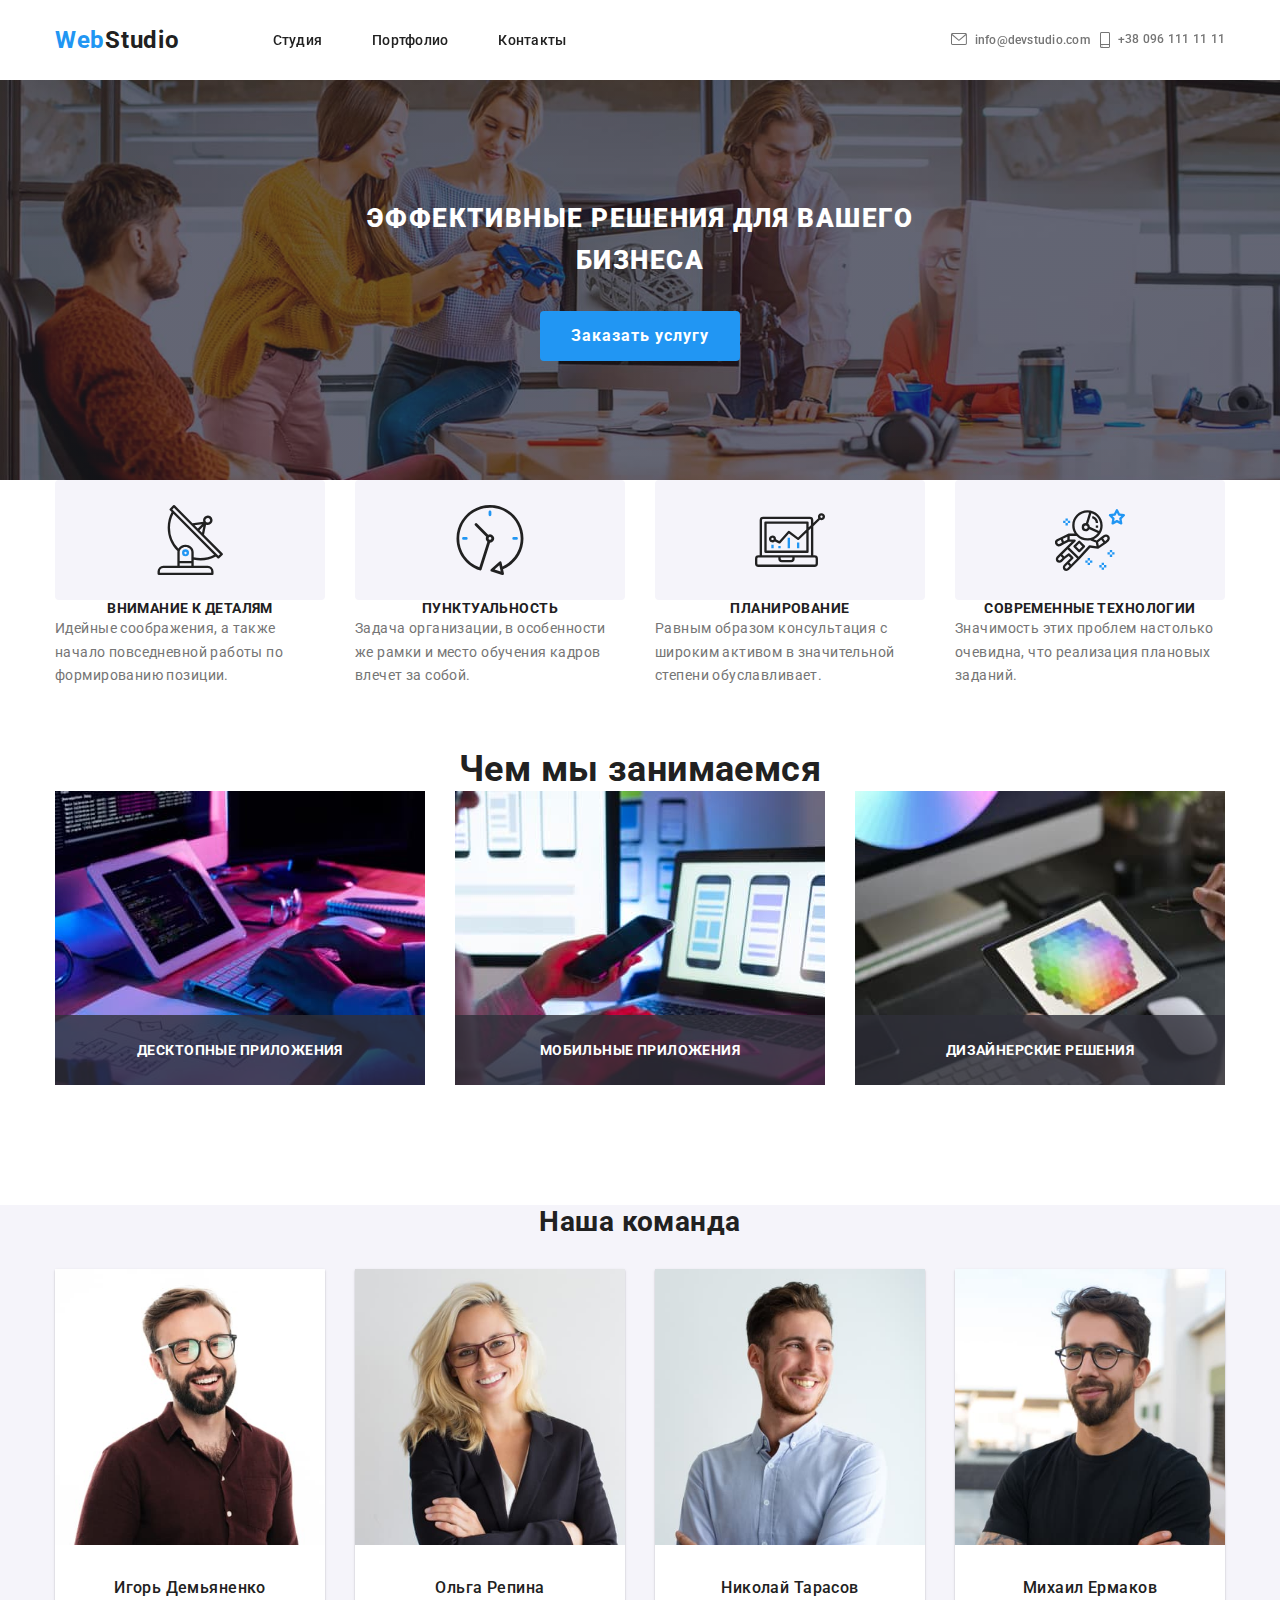
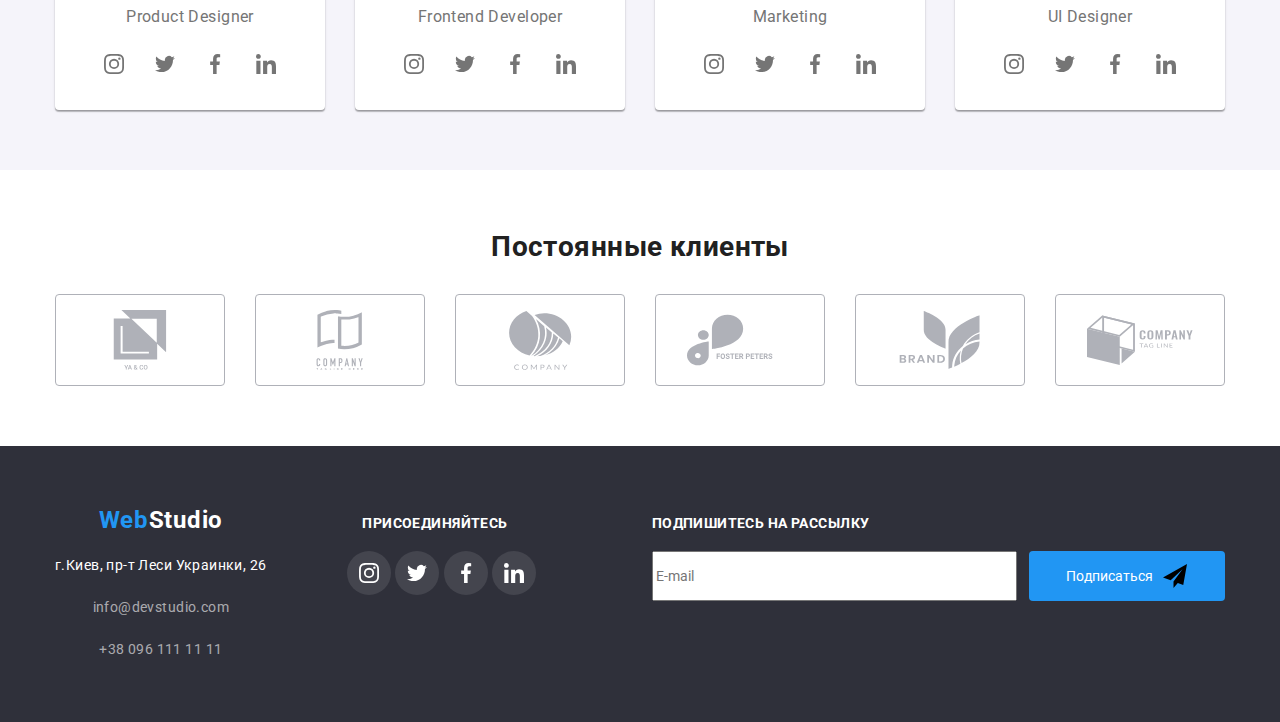
==== commit 4b878568: "almost finish" ====
--- a/index.html
+++ b/index.html
@@ -179,28 +179,28 @@
                     </p>
                     <ul class="social social--indent">
                       <li class="social__item social__item--indent">
-                        <a class="social__link social__link--size" href="">
+                        <a class="social__link social__link--size social__link--color" href="">
                           <svg class="social__icon team__icon">
                             <use href="./images/icons.svg#iconinstagram"></use>
                           </svg>
                         </a>
                       </li>
                       <li class="social__item social__item--indent">
-                        <a class="social__link social__link--size" href="">
+                        <a class="social__link social__link--size social__link--color" href="">
                           <svg class="social__icon">
                             <use href="./images/icons.svg#icontwitter"></use>
                           </svg>
                         </a>
                       </li>
                       <li class="social__item social__item--indent">
-                        <a class="social__link social__link--size" href="">
+                        <a class="social__link social__link--size social__link--color" href="">
                           <svg class="social__icon">
                             <use href="./images/icons.svg#iconfacebook"></use>
                           </svg>
                         </a>
                       </li>
                       <li class="social__item social__item--indent">
-                        <a class="social__link social__link--size" href="">
+                        <a class="social__link social__link--size social__link--color" href="">
                           <svg class="social__icon">
                             <use href="./images/icons.svg#iconlinkedin"></use>
                           </svg>
@@ -218,28 +218,28 @@
                     </p>
                     <ul class="social social--indent">
                       <li class="social__item social__item--indent">
-                        <a class="social__link social__link--size" href="">
+                        <a class="social__link social__link--size social__link--color" href="">
                           <svg class="social__icon team__icon">
                             <use href="./images/icons.svg#iconinstagram"></use>
                           </svg>
                         </a>
                       </li>
                       <li class="social__item social__item--indent">
-                        <a class="social__link social__link--size" href="">
+                        <a class="social__link social__link--size social__link--color" href="">
                           <svg class="social__icon">
                             <use href="./images/icons.svg#icontwitter"></use>
                           </svg>
                         </a>
                       </li>
                       <li class="social__item social__item--indent">
-                        <a class="social__link social__link--size" href="">
+                        <a class="social__link social__link--size social__link--color" href="">
                           <svg class="social__icon">
                             <use href="./images/icons.svg#iconfacebook"></use>
                           </svg>
                         </a>
                       </li>
                       <li class="social__item social__item--indent">
-                        <a class="social__link social__link--size" href="">
+                        <a class="social__link social__link--size social__link--color" href="">
                           <svg class="social__icon">
                             <use href="./images/icons.svg#iconlinkedin"></use>
                           </svg>
@@ -257,28 +257,28 @@
                     </p>
                     <ul class="social social--indent">
                       <li class="social__item social__item--indent">
-                        <a class="social__link social__link--size" href="">
+                        <a class="social__link social__link--size social__link--color" href="">
                           <svg class="social__icon team__icon">
                             <use href="./images/icons.svg#iconinstagram"></use>
                           </svg>
                         </a>
                       </li>
                       <li class="social__item social__item--indent">
-                        <a class="social__link social__link--size" href="">
+                        <a class="social__link social__link--size social__link--color" href="">
                           <svg class="social__icon">
                             <use href="./images/icons.svg#icontwitter"></use>
                           </svg>
                         </a>
                       </li>
                       <li class="social__item social__item--indent">
-                        <a class="social__link social__link--size" href="">
+                        <a class="social__link social__link--size social__link--color" href="">
                           <svg class="social__icon">
                             <use href="./images/icons.svg#iconfacebook"></use>
                           </svg>
                         </a>
                       </li>
                       <li class="social__item social__item--indent">
-                        <a class="social__link social__link--size" href="">
+                        <a class="social__link social__link--size social__link--color" href="">
                           <svg class="social__icon">
                             <use href="./images/icons.svg#iconlinkedin"></use>
                           </svg>
@@ -296,28 +296,28 @@
                     </p>
                     <ul class="social social--indent">
                       <li class="social__item social__item--indent">
-                        <a class="social__link social__link--size" href="">
+                        <a class="social__link social__link--size social__link--color" href="">
                           <svg class="social__icon team__icon">
                             <use href="./images/icons.svg#iconinstagram"></use>
                           </svg>
                         </a>
                       </li>
                       <li class="social__item social__item--indent">
-                        <a class="social__link social__link--size" href="">
+                        <a class="social__link social__link--size social__link--color" href="">
                           <svg class="social__icon">
                             <use href="./images/icons.svg#icontwitter"></use>
                           </svg>
                         </a>
                       </li>
                       <li class="social__item social__item--indent">
-                        <a class="social__link social__link--size" href="">
+                        <a class="social__link social__link--size social__link--color" href="">
                           <svg class="social__icon">
                             <use href="./images/icons.svg#iconfacebook"></use>
                           </svg>
                         </a>
                       </li>
                       <li class="social__item social__item--indent">
-                        <a class="social__link social__link--size" href="">
+                        <a class="social__link social__link--size social__link--color" href="">
                           <svg class="social__icon">
                             <use href="./images/icons.svg#iconlinkedin"></use>
                           </svg>
@@ -383,69 +383,74 @@
     <!--Футер-->
     <footer class="footer"> 
         <div class="container footer__container">
-          <div>
-            <a class="logo footer__logo" lang="en" href="./index.html"> <span class="logo__part logo__part--color">Web</span>Studio</a>
-            <address>
-              <ul class="contact footer__contact">
-                <li class="contact__item contact__item--ident">
-                  <a class="contact__address" href="https://goo.gl/maps/x8rfosM5Hry5HzXB7" target="_blank"
-                    rel="noopener noreferrer">г.Киев, пр-т Леси Украинки, 26</a>
-                </li>
-                <li class="contact__item">
-                  <a class="contact__email" lang="en" href="mailto:info@devstudio.com">info@devstudio.com</a>
-                </li>
-                <li class="contact__item">
-                  <a class="contact__tel" href="tel:+380961111111">+38 096 111 11 11</a>
+          <div class="footer--flex">
+            <div>
+              <a class="logo footer__logo" lang="en" href="./index.html"> <span
+                  class="logo__part logo__part--color">Web</span>Studio</a>
+              <address>
+                <ul class="contact footer__contact">
+                  <li class="contact__item contact__item--ident">
+                    <a class="contact__address" href="https://goo.gl/maps/x8rfosM5Hry5HzXB7" target="_blank"
+                      rel="noopener noreferrer">г.Киев, пр-т Леси Украинки, 26</a>
+                  </li>
+                  <li class="contact__item">
+                    <a class="contact__email" lang="en" href="mailto:info@devstudio.com">info@devstudio.com</a>
+                  </li>
+                  <li class="contact__item">
+                    <a class="contact__tel" href="tel:+380961111111">+38 096 111 11 11</a>
+                  </li>
+                </ul>
+              </address>
+            </div>
+            <div class="footer__social">
+              <p class="footer__title">присоединяйтесь</p>
+              <ul class="social">
+                <li class="social__item social__item--indent">
+                  <a class="footer__link social__link social__link--size social__link--bg" href="">
+                    <svg class="social__icon team__icon">
+                      <use href="./images/icons.svg#iconinstagram"></use>
+                    </svg>
+                  </a>
+                </li>
+                <li class="social__item social__item--indent">
+                  <a class="footer__link social__link social__link--size social__link--bg" href="">
+                    <svg class="social__icon">
+                      <use href="./images/icons.svg#icontwitter"></use>
+                    </svg>
+                  </a>
+                </li>
+                <li class="social__item social__item--indent">
+                  <a class="footer__link social__link social__link--size social__link--bg" href="">
+                    <svg class="social__icon">
+                      <use href="./images/icons.svg#iconfacebook"></use>
+                    </svg>
+                  </a>
+                </li>
+                <li class="social__item social__item--indent">
+                  <a class="footer__link social__link social__link--size social__link--bg" href="">
+                    <svg class="social__icon">
+                      <use href="./images/icons.svg#iconlinkedin"></use>
+                    </svg>
+                  </a>
                 </li>
               </ul>
-            </address>
-          </div>
-          <div class="footer__social">
-            <p class="footer__title">присоединяйтесь</p>
-            <ul class="social">
-              <li class="social__item social__item--indent">
-                <a class="social__link social__link--size social__link--bg" href="">
-                  <svg class="social__icon team__icon">
-                    <use href="./images/icons.svg#iconinstagram"></use>
-                  </svg>
-                </a>
-              </li>
-              <li class="social__item social__item--indent">
-                <a class="social__link social__link--size social__link--bg" href="">
-                  <svg class="social__icon">
-                    <use href="./images/icons.svg#icontwitter"></use>
-                  </svg>
-                </a>
-              </li>
-              <li class="social__item social__item--indent">
-                <a class="social__link social__link--size social__link--bg" href="">
-                  <svg class="social__icon">
-                    <use href="./images/icons.svg#iconfacebook"></use>
-                  </svg>
-                </a>
-              </li>
-              <li class="social__item social__item--indent">
-                <a class="social__link social__link--size social__link--bg" href="">
-                  <svg class="social__icon">
-                    <use href="./images/icons.svg#iconlinkedin"></use>
-                  </svg>
-                </a>
-              </li>
-            </ul>
+            </div>
           </div>
           <div class="footer__mailing">
             <p class="footer__title">подпишитесь на рассылку</p>
-            <form class="footer__form">
-              <label for="subscribe">
-                <input class="footer__email" type="email" name="mail" id="subscribe" placeholder="E-mail">
-              </label>
+            <div class="footer__block">
+              <form class="footer__form">
+                <label for="footer__subscribe">
+                  <input class="footer__email" type="email" name="mail" id="subscribe" placeholder="E-mail">
+                </label>
+              </form>
               <button class="button footer__button" type="submit">
                 Подписаться
                 <svg class="footer__icon" width="24" height="24">
                   <use href="./images/icons.svg#iconsend"></use>
                 </svg>
               </button>
-            </form>
+            </div>
           </div>
         </div>
     </footer>
--- a/css/main.min.css
+++ b/css/main.min.css
@@ -1 +1 @@
-/*! modern-normalize v1.1.0 | MIT License | https://github.com/sindresorhus/modern-normalize */*,::before,::after{-webkit-box-sizing:border-box;box-sizing:border-box}html{-moz-tab-size:4;-o-tab-size:4;tab-size:4}html{line-height:1.15;-webkit-text-size-adjust:100%}body{margin:0}body{font-family:system-ui,-apple-system,"Segoe UI",Roboto,Helvetica,Arial,sans-serif,"Apple Color Emoji","Segoe UI Emoji"}hr{height:0;color:inherit}abbr[title]{-webkit-text-decoration:underline dotted;text-decoration:underline dotted}b,strong{font-weight:bolder}code,kbd,samp,pre{font-family:ui-monospace,SFMono-Regular,Consolas,"Liberation Mono",Menlo,monospace;font-size:1em}small{font-size:80%}sub,sup{font-size:75%;line-height:0;position:relative;vertical-align:baseline}sub{bottom:-0.25em}sup{top:-0.5em}table{text-indent:0;border-color:inherit}button,input,optgroup,select,textarea{font-family:inherit;font-size:100%;line-height:1.15;margin:0}button,select{text-transform:none}button,[type=button],[type=reset],[type=submit]{-webkit-appearance:button}::-moz-focus-inner{border-style:none;padding:0}:-moz-focusring{outline:1px dotted ButtonText}:-moz-ui-invalid{box-shadow:none}legend{padding:0}progress{vertical-align:baseline}::-webkit-inner-spin-button,::-webkit-outer-spin-button{height:auto}[type=search]{-webkit-appearance:textfield;outline-offset:-2px}::-webkit-search-decoration{-webkit-appearance:none}::-webkit-file-upload-button{-webkit-appearance:button;font:inherit}summary{display:list-item}body{font-family:"Roboto",sans-serif;font-size:14px;letter-spacing:.03em;color:#757575}html{-webkit-box-sizing:border-box;box-sizing:border-box}*,*::before,*::after{-webkit-box-sizing:inherit;box-sizing:inherit}h1,h2,h3,p,ul{margin-top:0;margin-bottom:0}img{width:100%}.section:not(:last-child){padding-bottom:60px}.section--indent{margin:60px 0}.logo{font-weight:700;font-size:24px;line-height:1.17;letter-spacing:.03em;text-decoration:none;color:#212121}.logo__part{color:#2196f3}.container{padding:0 15px}.container__mobile{display:-webkit-box;display:-ms-flexbox;display:flex;-webkit-box-align:center;-ms-flex-align:center;align-items:center;height:80px}@media screen and (max-width: 480px){.container__mobile{height:60px}}.header{margin-left:auto;margin-right:auto}.header__btn{display:none}@media screen and (min-width: 480px){.header__social{display:none}}@media screen and (max-width: 480px){.header__mobile{margin-left:auto;margin-right:auto;min-height:60px}.header__btn{display:-webkit-box;display:-ms-flexbox;display:flex;height:40px;width:40px;-webkit-box-pack:center;-ms-flex-pack:center;justify-content:center;-webkit-box-align:center;-ms-flex-align:center;align-items:center;padding:0;border:0;border-radius:50%;margin-left:auto;background-color:rgba(255,255,255,.8)}.header--border{border:1px solid #ececec}}.menu{width:100%}.menu__btn{display:none}.menu__page{display:-webkit-box;display:-ms-flexbox;display:flex;-webkit-box-pack:justify;-ms-flex-pack:justify;justify-content:space-between}@media screen and (max-width: 480px){.menu{position:fixed;top:0;left:0;height:100%;background-color:rgba(0,0,0,.2);opacity:1;-webkit-transition:opacity 250ms cubic-bezier(0.4, 0, 0.2, 1);transition:opacity 250ms cubic-bezier(0.4, 0, 0.2, 1)}.menu__btn{position:absolute;right:0;top:0;display:block;-webkit-box-pack:center;-ms-flex-pack:center;justify-content:center;-webkit-box-align:center;-ms-flex-align:center;align-items:center;border:0;background:none}.menu__btn:hover{fill:#2196f3}.menu__page{position:absolute;top:0;left:0;-webkit-box-orient:vertical;-webkit-box-direction:normal;-ms-flex-direction:column;flex-direction:column;-webkit-transform:translateX(-10%);transform:translateX(-10%);height:100%;width:100%;border-radius:4px;-webkit-box-shadow:0px 1px 3px rgba(0,0,0,.12),0px 1px 1px rgba(0,0,0,.14),0px 2px 1px rgba(0,0,0,.2);box-shadow:0px 1px 3px rgba(0,0,0,.12),0px 1px 1px rgba(0,0,0,.14),0px 2px 1px rgba(0,0,0,.2);background-color:#fff;-webkit-transition:-webkit-transform 250ms cubic-bezier(0.4, 0, 0.2, 1);transition:-webkit-transform 250ms cubic-bezier(0.4, 0, 0.2, 1);transition:transform 250ms cubic-bezier(0.4, 0, 0.2, 1);transition:transform 250ms cubic-bezier(0.4, 0, 0.2, 1), -webkit-transform 250ms cubic-bezier(0.4, 0, 0.2, 1)}.menu--is-hidden{opacity:0;pointer-events:none}.menu--is-hidden .menu__page{-webkit-transform:translateX(100%);transform:translateX(100%)}}.nav{display:-webkit-box;display:-ms-flexbox;display:flex;-webkit-box-align:center;-ms-flex-align:center;align-items:center}.nav__list{display:-webkit-box;display:-ms-flexbox;display:flex;padding:0;list-style:none}.nav__link{font-weight:500;font-size:14px;line-height:1.2;letter-spacing:.02em;text-decoration:none;color:#212121}@media screen and (max-width: 480px){.nav{-webkit-box-orient:vertical;-webkit-box-direction:normal;-ms-flex-direction:column;flex-direction:column}.nav__list{display:block;margin-top:48px;margin-bottom:50%}.nav__link{font-size:40px;color:#212121}.nav__link:hover{color:#2196f3}.nav__link--current{color:#2196f3}.nav__list .nav__item+.nav__item{margin-top:7%}}@media screen and (min-width: 481px)and (max-width: 769px){.nav{width:100%}.nav__list{width:100%;-webkit-box-pack:space-evenly;-ms-flex-pack:space-evenly;justify-content:space-evenly}}@media screen and (min-width: 769px){.nav{margin-left:93px}.nav__list{width:294px;-webkit-box-pack:justify;-ms-flex-pack:justify;justify-content:space-between}}.contact{display:-webkit-box;display:-ms-flexbox;display:flex;-ms-flex-wrap:wrap;flex-wrap:wrap;list-style:none;-webkit-box-pack:center;-ms-flex-pack:center;justify-content:center;margin:-5px;padding:0;-webkit-box-align:center;-ms-flex-align:center;align-items:center}.contact__item{margin:5px}.contact__link{display:-webkit-box;display:-ms-flexbox;display:flex;font-weight:500;font-size:12px;line-height:1.2;letter-spacing:.02em;color:#757575;text-decoration:none}.contact__icon{fill:currentColor;margin-right:8px}@media screen and (max-width: 480px){.contact{margin-bottom:60px}.contact__link{font-weight:500;font-size:24px;line-height:1.2;letter-spacing:.02em;text-decoration:none;color:#757575}.contact__link--indent{margin-bottom:32px}.contact__link--style{font-weight:500;font-size:34px;line-height:1.2;color:#2196f3}.contact__icon{display:none}.contact__address{display:block;font-style:normal;margin-bottom:8px;font-size:14px;line-height:1.7;text-decoration:none;color:#fff}.contact__email{display:block;margin-bottom:8px;font-style:normal;text-decoration:none;line-height:1.7;color:rgba(255,255,255,.6)}.contact__tel{font-style:normal;text-decoration:none;line-height:1.7;color:rgba(255,255,255,.6)}}@media screen and (min-width: 481px)and (max-width: 769px){.contact__link--ident{margin-bottom:10px}}.social{display:-webkit-box;display:-ms-flexbox;display:flex;list-style:none;padding:0}.social--color{fill:#2196f3}.social--indent{-webkit-box-pack:center;-ms-flex-pack:center;justify-content:center;-webkit-box-align:center;-ms-flex-align:center;align-items:center;padding-bottom:24px}.social .social__item--indent+.social__item--indent{margin-left:10px}.social--margin{margin-left:40px}.social__link{display:-webkit-box;display:-ms-flexbox;display:flex;font-weight:500;font-size:18px;line-height:1.2;letter-spacing:.02em;text-decoration:none;color:#757575}.social__link--color{color:#2196f3}.social__link--size{height:44px;width:44px;-webkit-box-pack:center;-ms-flex-pack:center;justify-content:center;-webkit-box-align:center;-ms-flex-align:center;align-items:center}.social__link--bg{background-color:rgba(255,255,255,.1);border-radius:50%}.social__link--bg:hover{color:#fff;background-color:#2196f3}.social__item{display:-webkit-box;display:-ms-flexbox;display:flex}.social__border{margin:0 10px;display:block;height:22px;width:1px;border:1px solid rgba(33,33,33,.2)}.social__icon{fill:currentColor;height:20px;width:20px}.hero{margin-left:auto;margin-right:auto;background-color:#c4c4c4}.hero--overlay{display:block;height:400px;width:auto;background-image:-webkit-gradient(linear, left top, right top, from(rgba(47, 48, 58, 0.4)), to(rgba(47, 48, 58, 0.4))),url(.././images/Img-hero.jpg);background-image:linear-gradient(to right, rgba(47, 48, 58, 0.4), rgba(47, 48, 58, 0.4)),url(.././images/Img-hero.jpg);background-size:cover;background-position:50%;background-repeat:no-repeat}.hero__content{padding:118px 60px;text-align:center}.hero__title{max-width:650px;font-weight:900;font-size:26px;line-height:1.6;text-align:center;letter-spacing:.06em;text-transform:uppercase;color:#fff;margin:0 auto;margin-bottom:30px}.button{padding:0;border:0;border-radius:4px}.button--size{height:50px;width:200px}.button--color{color:#fff;background-color:#2196f3}.button--font{font-weight:700;font-size:16px;line-height:1.9;letter-spacing:.06em}.benefits__header{display:none}.benefits__list{display:-webkit-box;display:-ms-flexbox;display:flex;-webkit-box-pack:center;-ms-flex-pack:center;justify-content:center;-ms-flex-wrap:wrap;flex-wrap:wrap;margin:-15px;padding:0;list-style:none}.benefits__item{margin:15px;max-width:450px}.benefits__pic{display:-webkit-box;display:-ms-flexbox;display:flex;-webkit-box-pack:center;-ms-flex-pack:center;justify-content:center;-webkit-box-align:center;-ms-flex-align:center;align-items:center;height:120px;border-radius:4px;background-color:#f5f4fa}.benefits__title{font-weight:700;font-size:14px;line-height:1.2;text-align:center;letter-spacing:.03em;text-transform:uppercase;color:#212121}.benefits__text{font-size:14px;line-height:1.7;letter-spacing:.03em}@media screen and (min-width: 481px){.benefits__item{max-width:calc((100% - 60px)/2)}}@media screen and (min-width: 768px){.benefits__item{max-width:calc((100% - 120px)/4)}}.work{display:none;text-align:center}.work__title{font-weight:700;font-size:36px;line-height:1.2;color:#212121}.work__list{display:-webkit-box;display:-ms-flexbox;display:flex;-ms-flex-wrap:wrap;flex-wrap:wrap;margin:-15px;padding:0}.work__item{position:relative;margin:15px;height:294px;width:calc((100% - 90px)/3)}.work__text{position:absolute;left:0;bottom:0;display:-webkit-box;display:-ms-flexbox;display:flex;-webkit-box-align:center;-ms-flex-align:center;align-items:center;-webkit-box-pack:center;-ms-flex-pack:center;justify-content:center;height:70px;width:100%;font-weight:700;font-size:14px;line-height:16px;text-transform:uppercase;color:#fff;background-color:rgba(47,48,58,.8)}@media screen and (min-width: 769px){.work{display:block}}.team{background-color:#f5f4fa;text-align:center}.team__img{margin-bottom:30px}.team__title{margin-top:60px;margin-bottom:30px;font-weight:700;font-size:28px;line-height:1.2;color:#212121}.team__list{display:-webkit-box;display:-ms-flexbox;display:flex;-ms-flex-wrap:wrap;flex-wrap:wrap;-webkit-box-pack:center;-ms-flex-pack:center;justify-content:center;margin:-15px;padding:0;list-style:none}.team__item{margin:15px;max-height:622px;max-width:450px;-webkit-box-shadow:0px 1px 3px rgba(0,0,0,.12),0px 1px 1px rgba(0,0,0,.14),0px 2px 1px rgba(0,0,0,.2);box-shadow:0px 1px 3px rgba(0,0,0,.12),0px 1px 1px rgba(0,0,0,.14),0px 2px 1px rgba(0,0,0,.2);border-radius:0px 0px 4px 4px;background-color:#fff}.team__name{margin-bottom:10px;font-weight:500;font-size:16px;line-height:1.2;color:#212121}.team__position{margin-bottom:16px;font-size:16px;line-height:1.2}@media screen and (min-width: 481px)and (max-width: 768px){.team__item{max-width:calc((100% - 60px)/2)}}@media screen and (min-width: 769px){.team__item{max-width:calc((100% - 120px)/4)}}.clients{padding:60px 15px}.clients__title{margin-bottom:30px;font-weight:700;font-size:28px;line-height:1.2;text-align:center;color:#212121}.clients__list{display:-webkit-box;display:-ms-flexbox;display:flex;-webkit-box-pack:center;-ms-flex-pack:center;justify-content:center;padding:0;margin:-15px;-ms-flex-wrap:wrap;flex-wrap:wrap;list-style:none}.clients__item{margin:15px;width:calc((100% - 60px)/2)}.clients__link{display:-webkit-box;display:-ms-flexbox;display:flex;height:92px;-webkit-box-pack:center;-ms-flex-pack:center;justify-content:center;-webkit-box-align:center;-ms-flex-align:center;align-items:center;border:1px solid #afb1b8;border-radius:4px;color:#afb1b8}.clients__link:hover,.clients__link:focus{color:#2196f3;border-color:#2196f3}.clients__icon{fill:currentColor}@media screen and (min-width: 480px)and (max-width: 768px){.clients__item{width:calc((100% - 90px)/3)}}@media screen and (min-width: 769px){.clients__item{width:calc((100% - 180px)/6)}}.modal{position:fixed;top:0;left:0;padding:93px 15px;width:100%;height:100%;background-color:rgba(0,0,0,.2);opacity:1;-webkit-transition:opacity 250ms cubic-bezier(0.4, 0, 0.2, 1);transition:opacity 250ms cubic-bezier(0.4, 0, 0.2, 1)}.modal--is-hidden{opacity:0;pointer-events:none}.modal--is-hidden .modal__page{-webkit-transform:translate(-50%, -50%) scale(0.25);transform:translate(-50%, -50%) scale(0.25)}.modal__page{position:absolute;top:50%;left:50%;-webkit-transform:translate(-50%, -50%) scale(1);transform:translate(-50%, -50%) scale(1);min-height:calc(100% - 15px);min-width:85%;border-radius:4px;-webkit-box-shadow:0px 1px 3px rgba(0,0,0,.12),0px 1px 1px rgba(0,0,0,.14),0px 2px 1px rgba(0,0,0,.2);box-shadow:0px 1px 3px rgba(0,0,0,.12),0px 1px 1px rgba(0,0,0,.14),0px 2px 1px rgba(0,0,0,.2);background-color:#fff;-webkit-transition:-webkit-transform 250ms cubic-bezier(0.4, 0, 0.2, 1);transition:-webkit-transform 250ms cubic-bezier(0.4, 0, 0.2, 1);transition:transform 250ms cubic-bezier(0.4, 0, 0.2, 1);transition:transform 250ms cubic-bezier(0.4, 0, 0.2, 1), -webkit-transform 250ms cubic-bezier(0.4, 0, 0.2, 1)}.modal__btn{position:absolute;top:8px;right:8px;display:-webkit-box;display:-ms-flexbox;display:flex;-webkit-box-pack:center;-ms-flex-pack:center;justify-content:center;-webkit-box-align:center;-ms-flex-align:center;align-items:center;height:32px;width:32px;color:#212121;border-radius:50%;border:1px solid rgba(0,0,0,.1);background-color:#fff}.modal__btn svg{fill:currentColor;-ms-flex-negative:0;flex-shrink:0}.modal__content{text-align:center;padding:40px}.modal__title{display:inline-block;margin-bottom:12px;font-weight:700;font-size:20px;line-height:1.5;color:#212121}.modal__field{display:-webkit-box;display:-ms-flexbox;display:flex;-webkit-box-orient:vertical;-webkit-box-direction:normal;-ms-flex-direction:column;flex-direction:column;-webkit-box-pack:center;-ms-flex-pack:center;justify-content:center}.modal__label{position:relative;display:-webkit-box;display:-ms-flexbox;display:flex;-webkit-box-orient:vertical;-webkit-box-direction:normal;-ms-flex-direction:column;flex-direction:column;text-align:start;margin-top:10px;margin-bottom:4px;font-size:12px;line-height:14px;letter-spacing:.1px}.modal__input{margin-top:4px;padding-left:42px;width:auto;height:40px;border:1px solid rgba(33,33,33,.2);outline:0;border-radius:4px;-webkit-transition:border 250ms cubic-bezier(0.4, 0, 0.2, 1);transition:border 250ms cubic-bezier(0.4, 0, 0.2, 1)}.modal__input:focus-within{border-color:#2196f3}.modal__input:focus-within+.modal__icon{color:#2196f3}.modal__icon{position:absolute;left:12px;top:50%;fill:currentColor;-webkit-transition:color 250ms cubic-bezier(0.4, 0, 0.2, 1);transition:color 250ms cubic-bezier(0.4, 0, 0.2, 1)}.modal__textarea{padding:12px 16px;height:120px;margin-top:4px;margin-bottom:20px;border:1px solid rgba(33,33,33,.2);outline:0;border-radius:4px;resize:none;-webkit-transition:border 250ms cubic-bezier(0.4, 0, 0.2, 1);transition:border 250ms cubic-bezier(0.4, 0, 0.2, 1)}.modal__textarea:focus-within{border-color:#2196f3}.modal__contract{margin-left:3px;color:#2196f3}.modal__button{margin-left:auto;margin-right:auto}.modal__policy{position:absolute;width:1px;height:1px;margin:-1px;border:0;padding:0;clip:rect(0 0 0 0);overflow:hidden}.modal__checkbox{display:-webkit-box;display:-ms-flexbox;display:flex;-webkit-box-pack:center;-ms-flex-pack:center;justify-content:center;-webkit-box-align:center;-ms-flex-align:center;align-items:center;margin-bottom:31px;font-weight:400;font-size:12px;line-height:1.2;letter-spacing:.03em}.modal__policy:checked+.modal__accept{border-color:#2196f3;background-image:url(../../images/check.svg);background-size:contain;background-color:#2196f3;background-origin:border-box}.modal__accept{margin-right:8px;min-height:15px;min-width:16px;border-radius:4px;border:2px solid #212121;-webkit-transition:border 250ms cubic-bezier(0.4, 0, 0.2, 1),background-color 250ms cubic-bezier(0.4, 0, 0.2, 1);transition:border 250ms cubic-bezier(0.4, 0, 0.2, 1),background-color 250ms cubic-bezier(0.4, 0, 0.2, 1)}.footer{background-color:#2f303a;text-align:center}.footer__container{padding:60px 15px}.footer__logo{display:block;margin-bottom:20px;color:#fff}.footer__contact{padding:0;text-decoration:none}.footer__title{margin-bottom:20px;font-weight:700;font-size:14px;line-height:16px;letter-spacing:.03em;text-transform:uppercase;color:#fff}.footer__social{display:-webkit-box;display:-ms-flexbox;display:flex;-webkit-box-orient:vertical;-webkit-box-direction:normal;-ms-flex-direction:column;flex-direction:column;-webkit-box-align:center;-ms-flex-align:center;align-items:center;margin-bottom:60px}.footer__form{-webkit-box-orient:vertical;-webkit-box-direction:normal;-ms-flex-direction:column;flex-direction:column;-webkit-box-align:center;-ms-flex-align:center;align-items:center}.footer__email{height:50px;width:100%;margin-bottom:20px}.footer__button{display:-webkit-box;display:-ms-flexbox;display:flex;margin-left:auto;margin-right:auto;-webkit-box-pack:center;-ms-flex-pack:center;justify-content:center;-webkit-box-align:center;-ms-flex-align:center;align-items:center;height:50px;width:200px;color:#fff;background-color:#2196f3}.footer__icon{margin-left:10px}.portfolio__list{display:-webkit-box;display:-ms-flexbox;display:flex;-ms-flex-wrap:wrap;flex-wrap:wrap;-webkit-box-pack:center;-ms-flex-pack:center;justify-content:center;padding:0;margin:-15px;margin-bottom:40px;list-style:none}.portfolio__item{margin:7px 15px}.portfolio__button--current{background-color:#2196f3;color:#fff;-webkit-box-shadow:0px 3px 1px rgba(0,0,0,.1),0px 1px 2px rgba(0,0,0,.08),0px 2px 2px rgba(0,0,0,.12);box-shadow:0px 3px 1px rgba(0,0,0,.1),0px 1px 2px rgba(0,0,0,.08),0px 2px 2px rgba(0,0,0,.12)}.portfolio__button:hover,.portfolio__button:focus{background-color:#2196f3;color:#fff;-webkit-box-shadow:0px 3px 1px rgba(0,0,0,.1),0px 1px 2px rgba(0,0,0,.08),0px 2px 2px rgba(0,0,0,.12);box-shadow:0px 3px 1px rgba(0,0,0,.1),0px 1px 2px rgba(0,0,0,.08),0px 2px 2px rgba(0,0,0,.12)}.portfolio__button--text{padding:6px 22px;font-weight:500;font-size:16px;line-height:26px}.project{padding:0;margin:-15px;display:-webkit-box;display:-ms-flexbox;display:flex;-ms-flex-wrap:wrap;flex-wrap:wrap;-webkit-box-align:center;-ms-flex-align:center;align-items:center;-webkit-box-pack:center;-ms-flex-pack:center;justify-content:center}.project__item{margin:15px;height:294px;width:370px;border:1px solid #eee;list-style:none;cursor:pointer;-webkit-transition:-webkit-box-shadow 250ms cubic-bezier(0.4, 0, 0.2, 1);transition:-webkit-box-shadow 250ms cubic-bezier(0.4, 0, 0.2, 1);transition:box-shadow 250ms cubic-bezier(0.4, 0, 0.2, 1);transition:box-shadow 250ms cubic-bezier(0.4, 0, 0.2, 1), -webkit-box-shadow 250ms cubic-bezier(0.4, 0, 0.2, 1)}.project__item:hover,.project__item:focus{-webkit-box-shadow:0px 1px 1px rgba(0,0,0,.12),0px 4px 4px rgba(0,0,0,.06),1px 4px 6px rgba(0,0,0,.16);box-shadow:0px 1px 1px rgba(0,0,0,.12),0px 4px 4px rgba(0,0,0,.06),1px 4px 6px rgba(0,0,0,.16);opacity:1}.project__img{position:relative;overflow:hidden}.project__img>img{display:block}.project__img:hover .project__info{-webkit-transform:translateY(calc(100% - 294px));transform:translateY(calc(100% - 294px))}.project__info{position:absolute;pointer-events:none;top:0;left:0;height:294px;width:100%;padding:63px 24px;font-size:18px;line-height:1.56;color:#fff;background-color:rgba(33,150,243,.9);-webkit-transform:translateY(100%);transform:translateY(100%);-webkit-transition:opacity 250ms cubic-bezier(0.4, 0, 0.2, 1),-webkit-transform 250ms cubic-bezier(0.4, 0, 0.2, 1);transition:opacity 250ms cubic-bezier(0.4, 0, 0.2, 1),-webkit-transform 250ms cubic-bezier(0.4, 0, 0.2, 1);transition:transform 250ms cubic-bezier(0.4, 0, 0.2, 1),opacity 250ms cubic-bezier(0.4, 0, 0.2, 1);transition:transform 250ms cubic-bezier(0.4, 0, 0.2, 1),opacity 250ms cubic-bezier(0.4, 0, 0.2, 1),-webkit-transform 250ms cubic-bezier(0.4, 0, 0.2, 1)}.project__card{padding-top:20px;padding-bottom:20px;padding-left:24px}.project__name{margin-bottom:4px;font-weight:700;font-size:18px;line-height:2;letter-spacing:.06em;color:#212121}@media screen and (min-width: 481px)and (max-width: 768px){.project__item{width:calc((100% - 60px)/2)}}@media screen and (min-width: 769px){.project__item{width:calc((100% - 90px)/3)}}/*# sourceMappingURL=main.min.css.map */+/*! modern-normalize v1.1.0 | MIT License | https://github.com/sindresorhus/modern-normalize */*,::before,::after{-webkit-box-sizing:border-box;box-sizing:border-box}html{-moz-tab-size:4;-o-tab-size:4;tab-size:4}html{line-height:1.15;-webkit-text-size-adjust:100%}body{margin:0}body{font-family:system-ui,-apple-system,"Segoe UI",Roboto,Helvetica,Arial,sans-serif,"Apple Color Emoji","Segoe UI Emoji"}hr{height:0;color:inherit}abbr[title]{-webkit-text-decoration:underline dotted;text-decoration:underline dotted}b,strong{font-weight:bolder}code,kbd,samp,pre{font-family:ui-monospace,SFMono-Regular,Consolas,"Liberation Mono",Menlo,monospace;font-size:1em}small{font-size:80%}sub,sup{font-size:75%;line-height:0;position:relative;vertical-align:baseline}sub{bottom:-0.25em}sup{top:-0.5em}table{text-indent:0;border-color:inherit}button,input,optgroup,select,textarea{font-family:inherit;font-size:100%;line-height:1.15;margin:0}button,select{text-transform:none}button,[type=button],[type=reset],[type=submit]{-webkit-appearance:button}::-moz-focus-inner{border-style:none;padding:0}:-moz-focusring{outline:1px dotted ButtonText}:-moz-ui-invalid{box-shadow:none}legend{padding:0}progress{vertical-align:baseline}::-webkit-inner-spin-button,::-webkit-outer-spin-button{height:auto}[type=search]{-webkit-appearance:textfield;outline-offset:-2px}::-webkit-search-decoration{-webkit-appearance:none}::-webkit-file-upload-button{-webkit-appearance:button;font:inherit}summary{display:list-item}body{font-family:"Roboto",sans-serif;font-size:14px;letter-spacing:.03em;color:#757575}html{-webkit-box-sizing:border-box;box-sizing:border-box}*,*::before,*::after{-webkit-box-sizing:inherit;box-sizing:inherit}h1,h2,h3,p,ul{margin-top:0;margin-bottom:0}img{width:100%}.section:not(:last-child){padding-bottom:60px}.section--indent{margin:60px 0}.logo{font-weight:700;font-size:24px;line-height:1.17;letter-spacing:.03em;text-decoration:none;color:#212121}.logo__part{color:#2196f3}.container{padding:0 15px;max-width:1200px;margin-left:auto;margin-right:auto}.container__mobile{display:-webkit-box;display:-ms-flexbox;display:flex;-webkit-box-align:center;-ms-flex-align:center;align-items:center;height:80px}@media screen and (max-width: 480px){.container__mobile{height:60px}}.header__btn{display:none}@media screen and (min-width: 480px){.header__social{display:none}}@media screen and (max-width: 480px){.header__mobile{margin-left:auto;margin-right:auto;min-height:60px}.header__btn{display:-webkit-box;display:-ms-flexbox;display:flex;height:40px;width:40px;-webkit-box-pack:center;-ms-flex-pack:center;justify-content:center;-webkit-box-align:center;-ms-flex-align:center;align-items:center;padding:0;border:0;border-radius:50%;margin-left:auto;background-color:rgba(255,255,255,.8)}.header--border{border:1px solid #ececec}}.menu{z-index:50;width:100%}.menu__btn{display:none}.menu__page{display:-webkit-box;display:-ms-flexbox;display:flex;-webkit-box-pack:justify;-ms-flex-pack:justify;justify-content:space-between}@media screen and (max-width: 480px){.menu{position:fixed;top:0;left:0;height:100%;background-color:rgba(0,0,0,.2);opacity:1;-webkit-transition:opacity 250ms cubic-bezier(0.4, 0, 0.2, 1);transition:opacity 250ms cubic-bezier(0.4, 0, 0.2, 1)}.menu__btn{position:absolute;right:0;top:0;display:block;-webkit-box-pack:center;-ms-flex-pack:center;justify-content:center;-webkit-box-align:center;-ms-flex-align:center;align-items:center;border:0;background:none}.menu__btn:hover{fill:#2196f3}.menu__page{position:absolute;top:0;left:0;-webkit-box-orient:vertical;-webkit-box-direction:normal;-ms-flex-direction:column;flex-direction:column;-webkit-transform:translateX(0);transform:translateX(0);height:100%;width:100%;border-radius:4px;-webkit-box-shadow:0px 1px 3px rgba(0,0,0,.12),0px 1px 1px rgba(0,0,0,.14),0px 2px 1px rgba(0,0,0,.2);box-shadow:0px 1px 3px rgba(0,0,0,.12),0px 1px 1px rgba(0,0,0,.14),0px 2px 1px rgba(0,0,0,.2);background-color:#fff;-webkit-transition:-webkit-transform 250ms cubic-bezier(0.4, 0, 0.2, 1);transition:-webkit-transform 250ms cubic-bezier(0.4, 0, 0.2, 1);transition:transform 250ms cubic-bezier(0.4, 0, 0.2, 1);transition:transform 250ms cubic-bezier(0.4, 0, 0.2, 1), -webkit-transform 250ms cubic-bezier(0.4, 0, 0.2, 1)}.menu--is-hidden{opacity:0;pointer-events:none}.menu--is-hidden .menu__page{-webkit-transform:translateX(100%);transform:translateX(100%)}}.nav{display:-webkit-box;display:-ms-flexbox;display:flex;-webkit-box-align:center;-ms-flex-align:center;align-items:center}.nav__list{display:-webkit-box;display:-ms-flexbox;display:flex;padding:0;list-style:none}.nav__link{font-weight:500;font-size:14px;line-height:1.2;letter-spacing:.02em;text-decoration:none;color:#212121}@media screen and (max-width: 480px){.nav{-webkit-box-orient:vertical;-webkit-box-direction:normal;-ms-flex-direction:column;flex-direction:column}.nav__list{display:block;margin-top:48px;margin-bottom:50%}.nav__link{font-size:40px;color:#212121}.nav__link:hover{color:#2196f3}.nav__link--current{color:#2196f3}.nav__list .nav__item+.nav__item{margin-top:7%}}@media screen and (min-width: 481px)and (max-width: 769px){.nav{width:100%}.nav__list{width:100%;-webkit-box-pack:space-evenly;-ms-flex-pack:space-evenly;justify-content:space-evenly}}@media screen and (min-width: 769px){.nav{margin-left:93px}.nav__list{width:294px;-webkit-box-pack:justify;-ms-flex-pack:justify;justify-content:space-between}}.contact{display:-webkit-box;display:-ms-flexbox;display:flex;-ms-flex-wrap:wrap;flex-wrap:wrap;list-style:none;-webkit-box-pack:center;-ms-flex-pack:center;justify-content:center;margin:-5px;padding:0;-webkit-box-align:center;-ms-flex-align:center;align-items:center}.contact__item{margin:5px}.contact__link{display:-webkit-box;display:-ms-flexbox;display:flex;font-weight:500;font-size:12px;line-height:1.2;letter-spacing:.02em;color:#757575;text-decoration:none}.contact__icon{fill:currentColor;margin-right:8px}.contact__address{display:block;font-style:normal;margin-bottom:8px;font-size:14px;line-height:1.7;text-decoration:none;color:#fff}.contact__email{display:block;margin-bottom:8px;font-style:normal;text-decoration:none;line-height:1.7;color:rgba(255,255,255,.6)}.contact__tel{font-style:normal;text-decoration:none;line-height:1.7;color:rgba(255,255,255,.6)}@media screen and (max-width: 480px){.contact{margin-bottom:60px}.contact--indent{margin-bottom:32px}.contact--style{font-weight:500;font-size:34px;line-height:1.2;color:#2196f3}.contact__icon{display:none}}@media screen and (min-width: 481px)and (max-width: 769px){.contact__link--ident{margin-bottom:10px}}.social{display:-webkit-box;display:-ms-flexbox;display:flex;list-style:none;padding:0}.social--color{fill:#2196f3}.social--indent{-webkit-box-pack:center;-ms-flex-pack:center;justify-content:center;-webkit-box-align:center;-ms-flex-align:center;align-items:center;padding-bottom:24px}.social .social__item--indent+.social__item--indent{margin-left:2.5%}.social--margin{margin-left:40px}.social__link{display:-webkit-box;display:-ms-flexbox;display:flex;font-weight:500;font-size:18px;line-height:1.2;letter-spacing:.02em;text-decoration:none}.social__link--color{color:#757575}.social__link--size{height:44px;width:44px;-webkit-box-pack:center;-ms-flex-pack:center;justify-content:center;-webkit-box-align:center;-ms-flex-align:center;align-items:center}.social__link--bg{background-color:rgba(255,255,255,.1);border-radius:50%}.social__link--bg:hover{color:#fff;background-color:#2196f3}.social__item{display:-webkit-box;display:-ms-flexbox;display:flex}.social__border{margin:0 10px;display:block;height:22px;width:1px;border:1px solid rgba(33,33,33,.2)}.social__icon{fill:currentColor;height:20px;width:20px}.hero{margin-left:auto;margin-right:auto;background-color:#c4c4c4}.hero--overlay{display:block;height:400px;width:auto;background-image:-webkit-gradient(linear, left top, right top, from(rgba(47, 48, 58, 0.4)), to(rgba(47, 48, 58, 0.4))),url(.././images/Img-hero.jpg);background-image:linear-gradient(to right, rgba(47, 48, 58, 0.4), rgba(47, 48, 58, 0.4)),url(.././images/Img-hero.jpg);background-size:cover;background-position:50%;background-repeat:no-repeat}.hero__content{padding:118px 60px;text-align:center}.hero__title{max-width:650px;font-weight:900;font-size:26px;line-height:1.6;text-align:center;letter-spacing:.06em;text-transform:uppercase;color:#fff;margin:0 auto;margin-bottom:30px}.button{padding:0;border:0;border-radius:4px}.button--size{height:50px;width:200px}.button--color{color:#fff;background-color:#2196f3}.button--font{font-weight:700;font-size:16px;line-height:1.9;letter-spacing:.06em}.benefits__header{display:none}.benefits__list{display:-webkit-box;display:-ms-flexbox;display:flex;-webkit-box-pack:center;-ms-flex-pack:center;justify-content:center;-ms-flex-wrap:wrap;flex-wrap:wrap;margin:-15px;padding:0;list-style:none}.benefits__item{margin:15px;max-width:450px}.benefits__pic{display:-webkit-box;display:-ms-flexbox;display:flex;-webkit-box-pack:center;-ms-flex-pack:center;justify-content:center;-webkit-box-align:center;-ms-flex-align:center;align-items:center;height:120px;border-radius:4px;background-color:#f5f4fa}.benefits__title{font-weight:700;font-size:14px;line-height:1.2;text-align:center;letter-spacing:.03em;text-transform:uppercase;color:#212121}.benefits__text{font-size:14px;line-height:1.7;letter-spacing:.03em}@media screen and (min-width: 481px){.benefits__item{max-width:calc((100% - 60px)/2)}}@media screen and (min-width: 768px){.benefits__item{max-width:calc((100% - 120px)/4)}}.work{display:none;text-align:center}.work__title{font-weight:700;font-size:36px;line-height:1.2;color:#212121}.work__list{display:-webkit-box;display:-ms-flexbox;display:flex;-ms-flex-wrap:wrap;flex-wrap:wrap;margin:-15px;padding:0;list-style:none}.work__item{position:relative;margin:15px;height:294px;width:calc((100% - 90px)/3)}.work__text{position:absolute;left:0;bottom:0;display:-webkit-box;display:-ms-flexbox;display:flex;-webkit-box-align:center;-ms-flex-align:center;align-items:center;-webkit-box-pack:center;-ms-flex-pack:center;justify-content:center;height:70px;width:100%;font-weight:700;font-size:14px;line-height:16px;text-transform:uppercase;color:#fff;background-color:rgba(47,48,58,.8)}@media screen and (min-width: 769px){.work{display:block}}.team{background-color:#f5f4fa;text-align:center}.team__img{margin-bottom:30px}.team__title{margin-top:60px;margin-bottom:30px;font-weight:700;font-size:28px;line-height:1.2;color:#212121}.team__list{display:-webkit-box;display:-ms-flexbox;display:flex;-ms-flex-wrap:wrap;flex-wrap:wrap;-webkit-box-pack:center;-ms-flex-pack:center;justify-content:center;margin:-15px;padding:0;list-style:none}.team__item{margin:15px;max-height:622px;max-width:450px;-webkit-box-shadow:0px 1px 3px rgba(0,0,0,.12),0px 1px 1px rgba(0,0,0,.14),0px 2px 1px rgba(0,0,0,.2);box-shadow:0px 1px 3px rgba(0,0,0,.12),0px 1px 1px rgba(0,0,0,.14),0px 2px 1px rgba(0,0,0,.2);border-radius:0px 0px 4px 4px;background-color:#fff}.team__name{margin-bottom:10px;font-weight:500;font-size:16px;line-height:1.2;color:#212121}.team__position{margin-bottom:16px;font-size:16px;line-height:1.2}@media screen and (min-width: 481px)and (max-width: 768px){.team__item{max-width:calc((100% - 60px)/2)}}@media screen and (min-width: 769px){.team__item{max-width:calc((100% - 120px)/4)}}.clients{padding:60px 15px}.clients__title{margin-bottom:30px;font-weight:700;font-size:28px;line-height:1.2;text-align:center;color:#212121}.clients__list{display:-webkit-box;display:-ms-flexbox;display:flex;-webkit-box-pack:center;-ms-flex-pack:center;justify-content:center;padding:0;margin:-15px;-ms-flex-wrap:wrap;flex-wrap:wrap;list-style:none}.clients__item{margin:15px;width:calc((100% - 60px)/2)}.clients__link{display:-webkit-box;display:-ms-flexbox;display:flex;height:92px;-webkit-box-pack:center;-ms-flex-pack:center;justify-content:center;-webkit-box-align:center;-ms-flex-align:center;align-items:center;border:1px solid #afb1b8;border-radius:4px;color:#afb1b8}.clients__link:hover,.clients__link:focus{color:#2196f3;border-color:#2196f3}.clients__icon{fill:currentColor}@media screen and (min-width: 480px)and (max-width: 768px){.clients__item{width:calc((100% - 90px)/3)}}@media screen and (min-width: 769px){.clients__item{width:calc((100% - 180px)/6)}}.modal{position:fixed;top:0;left:0;padding:93px 15px;width:100%;height:100%;background-color:rgba(0,0,0,.2);opacity:1;-webkit-transition:opacity 250ms cubic-bezier(0.4, 0, 0.2, 1);transition:opacity 250ms cubic-bezier(0.4, 0, 0.2, 1)}.modal--is-hidden{opacity:0;pointer-events:none}.modal--is-hidden .modal__page{-webkit-transform:translate(-50%, -50%) scale(0.25);transform:translate(-50%, -50%) scale(0.25)}.modal__page{position:absolute;top:50%;left:50%;-webkit-transform:translate(-50%, -50%) scale(1);transform:translate(-50%, -50%) scale(1);min-height:calc(100% - 15px);min-width:85%;border-radius:4px;-webkit-box-shadow:0px 1px 3px rgba(0,0,0,.12),0px 1px 1px rgba(0,0,0,.14),0px 2px 1px rgba(0,0,0,.2);box-shadow:0px 1px 3px rgba(0,0,0,.12),0px 1px 1px rgba(0,0,0,.14),0px 2px 1px rgba(0,0,0,.2);background-color:#fff;-webkit-transition:-webkit-transform 250ms cubic-bezier(0.4, 0, 0.2, 1);transition:-webkit-transform 250ms cubic-bezier(0.4, 0, 0.2, 1);transition:transform 250ms cubic-bezier(0.4, 0, 0.2, 1);transition:transform 250ms cubic-bezier(0.4, 0, 0.2, 1), -webkit-transform 250ms cubic-bezier(0.4, 0, 0.2, 1)}.modal__btn{position:absolute;top:8px;right:8px;display:-webkit-box;display:-ms-flexbox;display:flex;-webkit-box-pack:center;-ms-flex-pack:center;justify-content:center;-webkit-box-align:center;-ms-flex-align:center;align-items:center;height:32px;width:32px;color:#212121;border-radius:50%;border:1px solid rgba(0,0,0,.1);background-color:#fff}.modal__btn svg{fill:currentColor;-ms-flex-negative:0;flex-shrink:0}.modal__content{text-align:center;padding:40px}.modal__title{display:inline-block;margin-bottom:12px;font-weight:700;font-size:20px;line-height:1.5;color:#212121}.modal__field{display:-webkit-box;display:-ms-flexbox;display:flex;-webkit-box-orient:vertical;-webkit-box-direction:normal;-ms-flex-direction:column;flex-direction:column;-webkit-box-pack:center;-ms-flex-pack:center;justify-content:center}.modal__label{position:relative;display:-webkit-box;display:-ms-flexbox;display:flex;-webkit-box-orient:vertical;-webkit-box-direction:normal;-ms-flex-direction:column;flex-direction:column;text-align:start;margin-top:10px;margin-bottom:4px;font-size:12px;line-height:14px;letter-spacing:.1px}.modal__input{margin-top:4px;padding-left:42px;width:auto;height:40px;border:1px solid rgba(33,33,33,.2);outline:0;border-radius:4px;-webkit-transition:border 250ms cubic-bezier(0.4, 0, 0.2, 1);transition:border 250ms cubic-bezier(0.4, 0, 0.2, 1)}.modal__input:focus-within{border-color:#2196f3}.modal__input:focus-within+.modal__icon{color:#2196f3}.modal__icon{position:absolute;left:12px;top:50%;fill:currentColor;-webkit-transition:color 250ms cubic-bezier(0.4, 0, 0.2, 1);transition:color 250ms cubic-bezier(0.4, 0, 0.2, 1)}.modal__textarea{padding:12px 16px;height:120px;margin-top:4px;margin-bottom:20px;border:1px solid rgba(33,33,33,.2);outline:0;border-radius:4px;resize:none;-webkit-transition:border 250ms cubic-bezier(0.4, 0, 0.2, 1);transition:border 250ms cubic-bezier(0.4, 0, 0.2, 1)}.modal__textarea:focus-within{border-color:#2196f3}.modal__contract{margin-left:3px;color:#2196f3}.modal__button{margin-left:auto;margin-right:auto}.modal__policy{position:absolute;width:1px;height:1px;margin:-1px;border:0;padding:0;clip:rect(0 0 0 0);overflow:hidden}.modal__checkbox{display:-webkit-box;display:-ms-flexbox;display:flex;-webkit-box-pack:center;-ms-flex-pack:center;justify-content:center;-webkit-box-align:center;-ms-flex-align:center;align-items:center;margin-bottom:31px;font-weight:400;font-size:12px;line-height:1.2;letter-spacing:.03em}.modal__policy:checked+.modal__accept{border-color:#2196f3;background-image:url(../../images/check.svg);background-size:contain;background-color:#2196f3;background-origin:border-box}.modal__accept{margin-right:8px;min-height:15px;min-width:16px;border-radius:4px;border:2px solid #212121;-webkit-transition:border 250ms cubic-bezier(0.4, 0, 0.2, 1),background-color 250ms cubic-bezier(0.4, 0, 0.2, 1);transition:border 250ms cubic-bezier(0.4, 0, 0.2, 1),background-color 250ms cubic-bezier(0.4, 0, 0.2, 1)}.footer{background-color:#2f303a;text-align:center}.footer__container{padding:60px 15px}.footer__logo{display:block;margin-bottom:20px;color:#fff}.footer__contact{-webkit-box-orient:vertical;-webkit-box-direction:normal;-ms-flex-direction:column;flex-direction:column;padding:0;text-decoration:none}.footer__title{margin-bottom:20px;font-weight:700;font-size:14px;line-height:16px;letter-spacing:.03em;text-transform:uppercase;color:#fff}.footer__social{display:-webkit-box;display:-ms-flexbox;display:flex;-webkit-box-orient:vertical;-webkit-box-direction:normal;-ms-flex-direction:column;flex-direction:column;-webkit-box-align:center;-ms-flex-align:center;align-items:center;margin-bottom:60px}.footer__form{-webkit-box-orient:vertical;-webkit-box-direction:normal;-ms-flex-direction:column;flex-direction:column;-webkit-box-align:center;-ms-flex-align:center;align-items:center;width:100%}.footer__email{height:50px;width:100%;margin-bottom:20px}.footer__button{display:-webkit-box;display:-ms-flexbox;display:flex;-webkit-box-pack:center;-ms-flex-pack:center;justify-content:center;-webkit-box-align:center;-ms-flex-align:center;align-items:center;height:50px;width:200px;color:#fff;background-color:#2196f3}.footer__icon{margin-left:10px}.footer__block{display:-webkit-box;display:-ms-flexbox;display:flex;-webkit-box-orient:vertical;-webkit-box-direction:normal;-ms-flex-direction:column;flex-direction:column;-webkit-box-pack:center;-ms-flex-pack:center;justify-content:center;-webkit-box-align:center;-ms-flex-align:center;align-items:center}.footer__link{color:#fff}.footer__link:hover,.footer__link:focus{background-color:#2196f3}@media screen and (min-width: 481px)and (max-width: 768px){.footer__email{width:450px}.footer--flex{display:-webkit-box;display:-ms-flexbox;display:flex;-webkit-box-align:baseline;-ms-flex-align:baseline;align-items:baseline;-webkit-box-pack:center;-ms-flex-pack:center;justify-content:center}.footer__social{margin-left:22%}}@media screen and (min-width: 769px){.footer__container{display:-webkit-box;display:-ms-flexbox;display:flex;-webkit-box-align:baseline;-ms-flex-align:baseline;align-items:baseline;-webkit-box-pack:justify;-ms-flex-pack:justify;justify-content:space-between}.footer__title{text-align:left}.footer__mailing{width:49%}.footer__form{display:inline;-webkit-box-align:baseline;-ms-flex-align:baseline;align-items:baseline;width:65%;-webkit-box-pack:justify;-ms-flex-pack:justify;justify-content:space-between}.footer--flex{display:-webkit-box;display:-ms-flexbox;display:flex;-webkit-box-orient:horizontal;-webkit-box-direction:normal;-ms-flex-direction:row;flex-direction:row;-webkit-box-align:baseline;-ms-flex-align:baseline;align-items:baseline;-webkit-box-pack:justify;-ms-flex-pack:justify;justify-content:space-between;width:40%}.footer__subscribe{display:block;width:350px}.footer__email{width:100%;resize:vertical}.footer__button{margin-left:12px}.footer__block{-webkit-box-orient:horizontal;-webkit-box-direction:normal;-ms-flex-direction:row;flex-direction:row;-webkit-box-align:baseline;-ms-flex-align:baseline;align-items:baseline;-webkit-box-pack:justify;-ms-flex-pack:justify;justify-content:space-between}}.portfolio__list{display:-webkit-box;display:-ms-flexbox;display:flex;-ms-flex-wrap:wrap;flex-wrap:wrap;-webkit-box-pack:center;-ms-flex-pack:center;justify-content:center;padding:0;margin:-15px;margin-bottom:40px;list-style:none}.portfolio__item{margin:7px 15px}.portfolio__button--current{background-color:#2196f3;color:#fff;-webkit-box-shadow:0px 3px 1px rgba(0,0,0,.1),0px 1px 2px rgba(0,0,0,.08),0px 2px 2px rgba(0,0,0,.12);box-shadow:0px 3px 1px rgba(0,0,0,.1),0px 1px 2px rgba(0,0,0,.08),0px 2px 2px rgba(0,0,0,.12)}.portfolio__button:hover,.portfolio__button:focus{background-color:#2196f3;color:#fff;-webkit-box-shadow:0px 3px 1px rgba(0,0,0,.1),0px 1px 2px rgba(0,0,0,.08),0px 2px 2px rgba(0,0,0,.12);box-shadow:0px 3px 1px rgba(0,0,0,.1),0px 1px 2px rgba(0,0,0,.08),0px 2px 2px rgba(0,0,0,.12)}.portfolio__button--text{padding:6px 22px;font-weight:500;font-size:16px;line-height:26px}.project{padding:0;margin:-15px;display:-webkit-box;display:-ms-flexbox;display:flex;-ms-flex-wrap:wrap;flex-wrap:wrap;-webkit-box-align:center;-ms-flex-align:center;align-items:center;-webkit-box-pack:center;-ms-flex-pack:center;justify-content:center}.project__item{margin:15px;max-height:404px;width:370px;border:1px solid #eee;list-style:none;cursor:pointer;-webkit-transition:-webkit-box-shadow 250ms cubic-bezier(0.4, 0, 0.2, 1);transition:-webkit-box-shadow 250ms cubic-bezier(0.4, 0, 0.2, 1);transition:box-shadow 250ms cubic-bezier(0.4, 0, 0.2, 1);transition:box-shadow 250ms cubic-bezier(0.4, 0, 0.2, 1), -webkit-box-shadow 250ms cubic-bezier(0.4, 0, 0.2, 1)}.project__item:hover,.project__item:focus{-webkit-box-shadow:0px 1px 1px rgba(0,0,0,.12),0px 4px 4px rgba(0,0,0,.06),1px 4px 6px rgba(0,0,0,.16);box-shadow:0px 1px 1px rgba(0,0,0,.12),0px 4px 4px rgba(0,0,0,.06),1px 4px 6px rgba(0,0,0,.16);opacity:1}.project__img{position:relative;overflow:hidden}.project__img>img{display:block;-o-object-fit:cover;object-fit:cover;-o-object-position:center;object-position:center}.project__img:hover .project__info{-webkit-transform:translateY(calc(100% - 294px));transform:translateY(calc(100% - 294px))}.project__info{position:absolute;pointer-events:none;top:0;left:0;height:294px;width:100%;padding:63px 24px;font-size:18px;line-height:1.56;color:#fff;background-color:rgba(33,150,243,.9);-webkit-transform:translateY(100%);transform:translateY(100%);-webkit-transition:opacity 250ms cubic-bezier(0.4, 0, 0.2, 1),-webkit-transform 250ms cubic-bezier(0.4, 0, 0.2, 1);transition:opacity 250ms cubic-bezier(0.4, 0, 0.2, 1),-webkit-transform 250ms cubic-bezier(0.4, 0, 0.2, 1);transition:transform 250ms cubic-bezier(0.4, 0, 0.2, 1),opacity 250ms cubic-bezier(0.4, 0, 0.2, 1);transition:transform 250ms cubic-bezier(0.4, 0, 0.2, 1),opacity 250ms cubic-bezier(0.4, 0, 0.2, 1),-webkit-transform 250ms cubic-bezier(0.4, 0, 0.2, 1)}.project__card{padding-top:20px;padding-bottom:20px;padding-left:24px}.project__name{margin-bottom:4px;font-weight:700;font-size:18px;line-height:2;letter-spacing:.06em;color:#212121}@media screen and (min-width: 481px)and (max-width: 768px){.project__item{width:calc((100% - 60px)/2)}}@media screen and (min-width: 769px){.project__item{width:calc((100% - 90px)/3)}}/*# sourceMappingURL=main.min.css.map */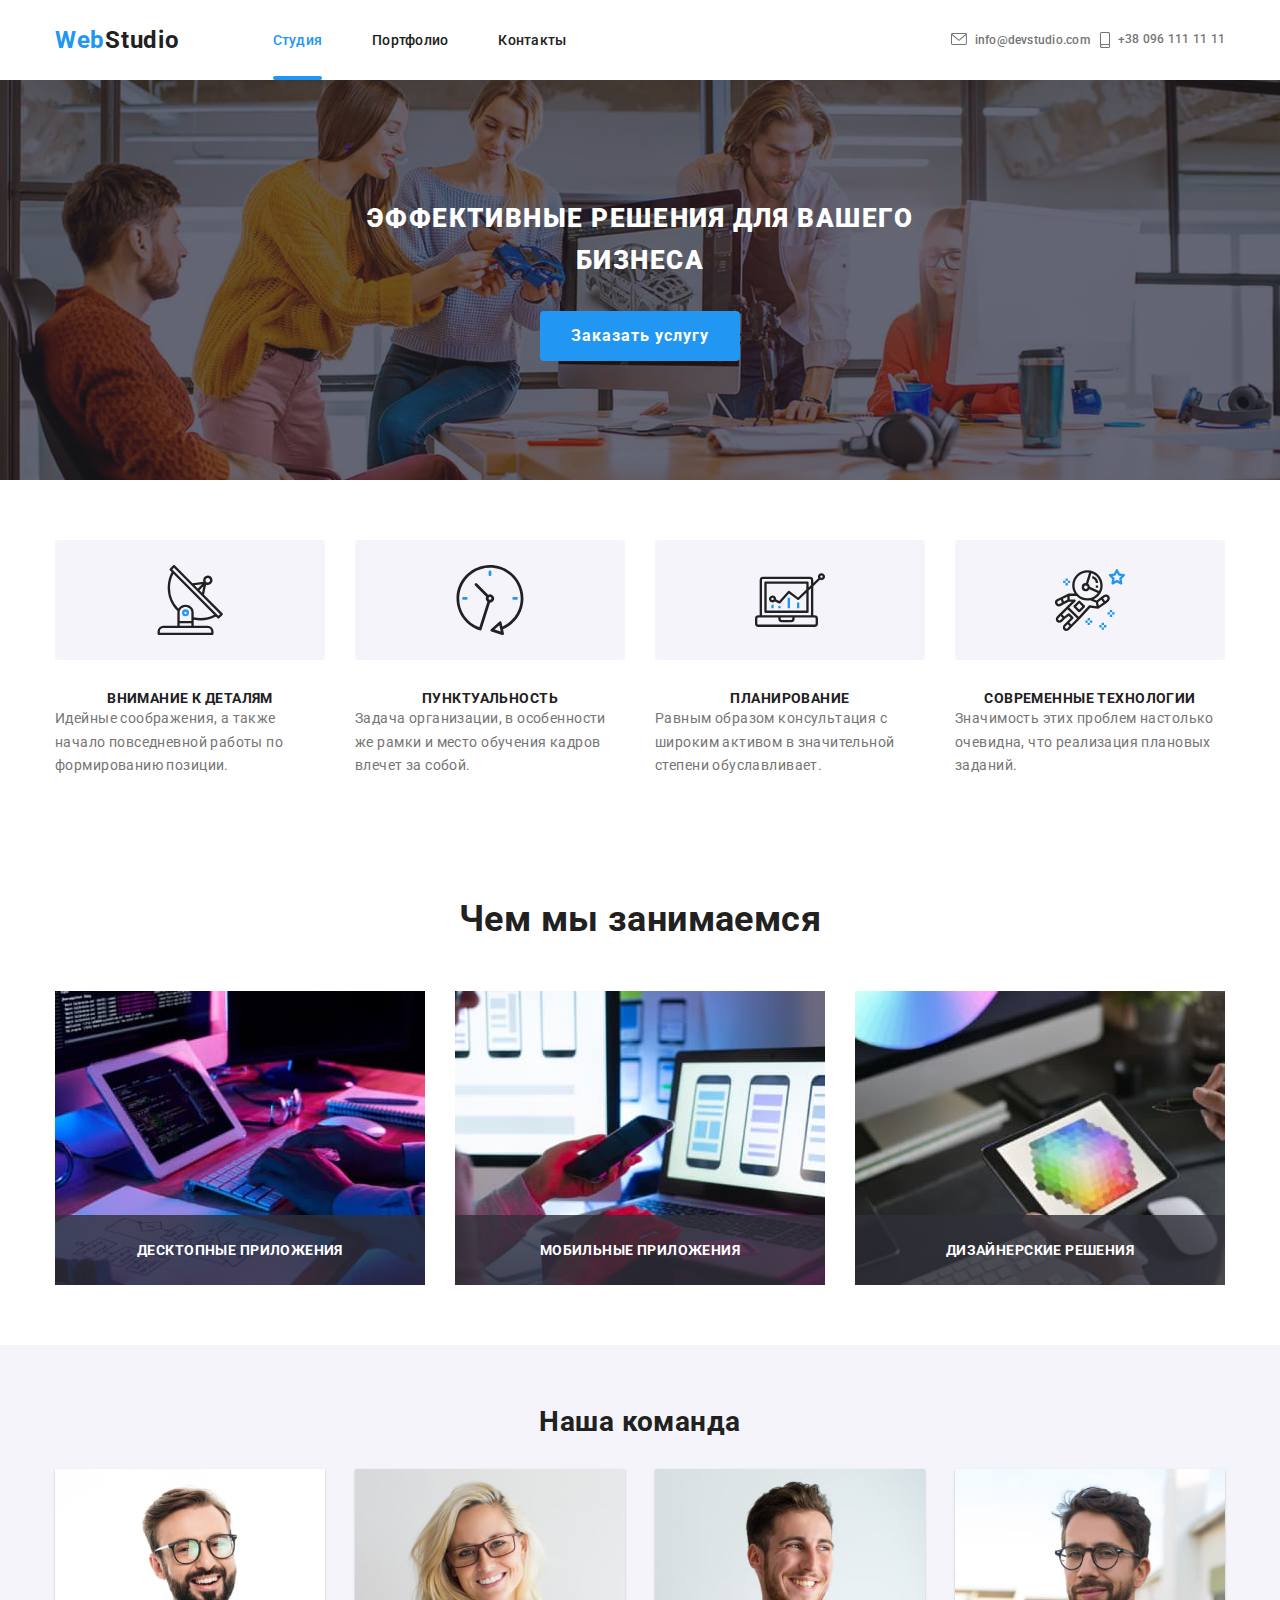
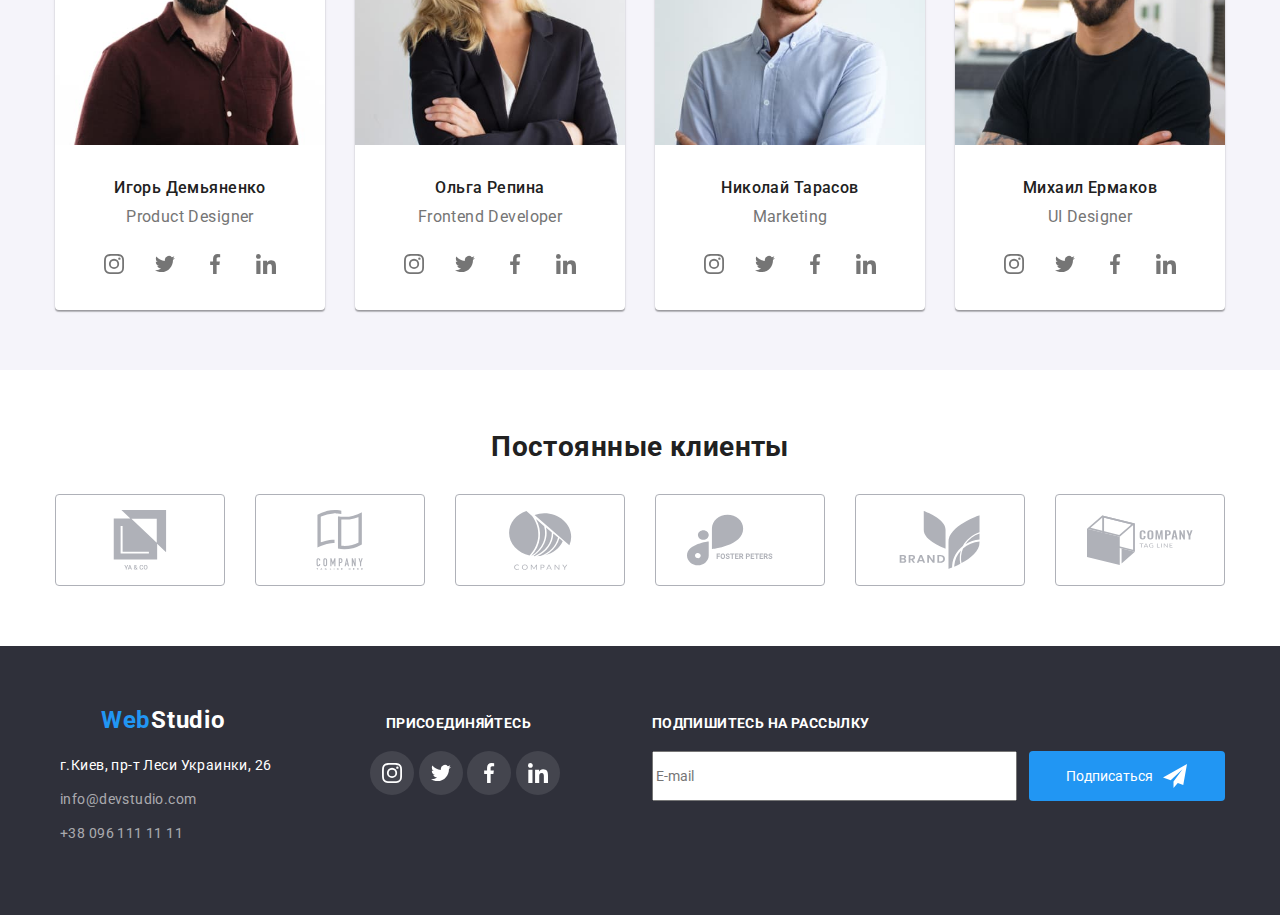
==== commit 3c435f48: "finish" ====
--- a/index.html
+++ b/index.html
@@ -505,6 +505,6 @@
       </div>
     </div>
     <script src="./js/modal.js"></script>
-    <script src="./js/menu.js"></script>
+    <script src="./js/mobile-menu.js"></script>
 </body>
 </html>--- a/css/main.min.css
+++ b/css/main.min.css
@@ -1 +1 @@
-/*! modern-normalize v1.1.0 | MIT License | https://github.com/sindresorhus/modern-normalize */*,::before,::after{-webkit-box-sizing:border-box;box-sizing:border-box}html{-moz-tab-size:4;-o-tab-size:4;tab-size:4}html{line-height:1.15;-webkit-text-size-adjust:100%}body{margin:0}body{font-family:system-ui,-apple-system,"Segoe UI",Roboto,Helvetica,Arial,sans-serif,"Apple Color Emoji","Segoe UI Emoji"}hr{height:0;color:inherit}abbr[title]{-webkit-text-decoration:underline dotted;text-decoration:underline dotted}b,strong{font-weight:bolder}code,kbd,samp,pre{font-family:ui-monospace,SFMono-Regular,Consolas,"Liberation Mono",Menlo,monospace;font-size:1em}small{font-size:80%}sub,sup{font-size:75%;line-height:0;position:relative;vertical-align:baseline}sub{bottom:-0.25em}sup{top:-0.5em}table{text-indent:0;border-color:inherit}button,input,optgroup,select,textarea{font-family:inherit;font-size:100%;line-height:1.15;margin:0}button,select{text-transform:none}button,[type=button],[type=reset],[type=submit]{-webkit-appearance:button}::-moz-focus-inner{border-style:none;padding:0}:-moz-focusring{outline:1px dotted ButtonText}:-moz-ui-invalid{box-shadow:none}legend{padding:0}progress{vertical-align:baseline}::-webkit-inner-spin-button,::-webkit-outer-spin-button{height:auto}[type=search]{-webkit-appearance:textfield;outline-offset:-2px}::-webkit-search-decoration{-webkit-appearance:none}::-webkit-file-upload-button{-webkit-appearance:button;font:inherit}summary{display:list-item}body{font-family:"Roboto",sans-serif;font-size:14px;letter-spacing:.03em;color:#757575}html{-webkit-box-sizing:border-box;box-sizing:border-box}*,*::before,*::after{-webkit-box-sizing:inherit;box-sizing:inherit}h1,h2,h3,p,ul{margin-top:0;margin-bottom:0}img{width:100%}.section:not(:last-child){padding-bottom:60px}.section--indent{margin:60px 0}.logo{font-weight:700;font-size:24px;line-height:1.17;letter-spacing:.03em;text-decoration:none;color:#212121}.logo__part{color:#2196f3}.container{padding:0 15px;max-width:1200px;margin-left:auto;margin-right:auto}.container__mobile{display:-webkit-box;display:-ms-flexbox;display:flex;-webkit-box-align:center;-ms-flex-align:center;align-items:center;height:80px}@media screen and (max-width: 480px){.container__mobile{height:60px}}.header__btn{display:none}@media screen and (min-width: 480px){.header__social{display:none}}@media screen and (max-width: 480px){.header__mobile{margin-left:auto;margin-right:auto;min-height:60px}.header__btn{display:-webkit-box;display:-ms-flexbox;display:flex;height:40px;width:40px;-webkit-box-pack:center;-ms-flex-pack:center;justify-content:center;-webkit-box-align:center;-ms-flex-align:center;align-items:center;padding:0;border:0;border-radius:50%;margin-left:auto;background-color:rgba(255,255,255,.8)}.header--border{border:1px solid #ececec}}.menu{z-index:50;width:100%}.menu__btn{display:none}.menu__page{display:-webkit-box;display:-ms-flexbox;display:flex;-webkit-box-pack:justify;-ms-flex-pack:justify;justify-content:space-between}@media screen and (max-width: 480px){.menu{position:fixed;top:0;left:0;height:100%;background-color:rgba(0,0,0,.2);opacity:1;-webkit-transition:opacity 250ms cubic-bezier(0.4, 0, 0.2, 1);transition:opacity 250ms cubic-bezier(0.4, 0, 0.2, 1)}.menu__btn{position:absolute;right:0;top:0;display:block;-webkit-box-pack:center;-ms-flex-pack:center;justify-content:center;-webkit-box-align:center;-ms-flex-align:center;align-items:center;border:0;background:none}.menu__btn:hover{fill:#2196f3}.menu__page{position:absolute;top:0;left:0;-webkit-box-orient:vertical;-webkit-box-direction:normal;-ms-flex-direction:column;flex-direction:column;-webkit-transform:translateX(0);transform:translateX(0);height:100%;width:100%;border-radius:4px;-webkit-box-shadow:0px 1px 3px rgba(0,0,0,.12),0px 1px 1px rgba(0,0,0,.14),0px 2px 1px rgba(0,0,0,.2);box-shadow:0px 1px 3px rgba(0,0,0,.12),0px 1px 1px rgba(0,0,0,.14),0px 2px 1px rgba(0,0,0,.2);background-color:#fff;-webkit-transition:-webkit-transform 250ms cubic-bezier(0.4, 0, 0.2, 1);transition:-webkit-transform 250ms cubic-bezier(0.4, 0, 0.2, 1);transition:transform 250ms cubic-bezier(0.4, 0, 0.2, 1);transition:transform 250ms cubic-bezier(0.4, 0, 0.2, 1), -webkit-transform 250ms cubic-bezier(0.4, 0, 0.2, 1)}.menu--is-hidden{opacity:0;pointer-events:none}.menu--is-hidden .menu__page{-webkit-transform:translateX(100%);transform:translateX(100%)}}.nav{display:-webkit-box;display:-ms-flexbox;display:flex;-webkit-box-align:center;-ms-flex-align:center;align-items:center}.nav__list{display:-webkit-box;display:-ms-flexbox;display:flex;padding:0;list-style:none}.nav__link{font-weight:500;font-size:14px;line-height:1.2;letter-spacing:.02em;text-decoration:none;color:#212121}@media screen and (max-width: 480px){.nav{-webkit-box-orient:vertical;-webkit-box-direction:normal;-ms-flex-direction:column;flex-direction:column}.nav__list{display:block;margin-top:48px;margin-bottom:50%}.nav__link{font-size:40px;color:#212121}.nav__link:hover{color:#2196f3}.nav__link--current{color:#2196f3}.nav__list .nav__item+.nav__item{margin-top:7%}}@media screen and (min-width: 481px)and (max-width: 769px){.nav{width:100%}.nav__list{width:100%;-webkit-box-pack:space-evenly;-ms-flex-pack:space-evenly;justify-content:space-evenly}}@media screen and (min-width: 769px){.nav{margin-left:93px}.nav__list{width:294px;-webkit-box-pack:justify;-ms-flex-pack:justify;justify-content:space-between}}.contact{display:-webkit-box;display:-ms-flexbox;display:flex;-ms-flex-wrap:wrap;flex-wrap:wrap;list-style:none;-webkit-box-pack:center;-ms-flex-pack:center;justify-content:center;margin:-5px;padding:0;-webkit-box-align:center;-ms-flex-align:center;align-items:center}.contact__item{margin:5px}.contact__link{display:-webkit-box;display:-ms-flexbox;display:flex;font-weight:500;font-size:12px;line-height:1.2;letter-spacing:.02em;color:#757575;text-decoration:none}.contact__icon{fill:currentColor;margin-right:8px}.contact__address{display:block;font-style:normal;margin-bottom:8px;font-size:14px;line-height:1.7;text-decoration:none;color:#fff}.contact__email{display:block;margin-bottom:8px;font-style:normal;text-decoration:none;line-height:1.7;color:rgba(255,255,255,.6)}.contact__tel{font-style:normal;text-decoration:none;line-height:1.7;color:rgba(255,255,255,.6)}@media screen and (max-width: 480px){.contact{margin-bottom:60px}.contact--indent{margin-bottom:32px}.contact--style{font-weight:500;font-size:34px;line-height:1.2;color:#2196f3}.contact__icon{display:none}}@media screen and (min-width: 481px)and (max-width: 769px){.contact__link--ident{margin-bottom:10px}}.social{display:-webkit-box;display:-ms-flexbox;display:flex;list-style:none;padding:0}.social--color{fill:#2196f3}.social--indent{-webkit-box-pack:center;-ms-flex-pack:center;justify-content:center;-webkit-box-align:center;-ms-flex-align:center;align-items:center;padding-bottom:24px}.social .social__item--indent+.social__item--indent{margin-left:2.5%}.social--margin{margin-left:40px}.social__link{display:-webkit-box;display:-ms-flexbox;display:flex;font-weight:500;font-size:18px;line-height:1.2;letter-spacing:.02em;text-decoration:none}.social__link--color{color:#757575}.social__link--size{height:44px;width:44px;-webkit-box-pack:center;-ms-flex-pack:center;justify-content:center;-webkit-box-align:center;-ms-flex-align:center;align-items:center}.social__link--bg{background-color:rgba(255,255,255,.1);border-radius:50%}.social__link--bg:hover{color:#fff;background-color:#2196f3}.social__item{display:-webkit-box;display:-ms-flexbox;display:flex}.social__border{margin:0 10px;display:block;height:22px;width:1px;border:1px solid rgba(33,33,33,.2)}.social__icon{fill:currentColor;height:20px;width:20px}.hero{margin-left:auto;margin-right:auto;background-color:#c4c4c4}.hero--overlay{display:block;height:400px;width:auto;background-image:-webkit-gradient(linear, left top, right top, from(rgba(47, 48, 58, 0.4)), to(rgba(47, 48, 58, 0.4))),url(.././images/Img-hero.jpg);background-image:linear-gradient(to right, rgba(47, 48, 58, 0.4), rgba(47, 48, 58, 0.4)),url(.././images/Img-hero.jpg);background-size:cover;background-position:50%;background-repeat:no-repeat}.hero__content{padding:118px 60px;text-align:center}.hero__title{max-width:650px;font-weight:900;font-size:26px;line-height:1.6;text-align:center;letter-spacing:.06em;text-transform:uppercase;color:#fff;margin:0 auto;margin-bottom:30px}.button{padding:0;border:0;border-radius:4px}.button--size{height:50px;width:200px}.button--color{color:#fff;background-color:#2196f3}.button--font{font-weight:700;font-size:16px;line-height:1.9;letter-spacing:.06em}.benefits__header{display:none}.benefits__list{display:-webkit-box;display:-ms-flexbox;display:flex;-webkit-box-pack:center;-ms-flex-pack:center;justify-content:center;-ms-flex-wrap:wrap;flex-wrap:wrap;margin:-15px;padding:0;list-style:none}.benefits__item{margin:15px;max-width:450px}.benefits__pic{display:-webkit-box;display:-ms-flexbox;display:flex;-webkit-box-pack:center;-ms-flex-pack:center;justify-content:center;-webkit-box-align:center;-ms-flex-align:center;align-items:center;height:120px;border-radius:4px;background-color:#f5f4fa}.benefits__title{font-weight:700;font-size:14px;line-height:1.2;text-align:center;letter-spacing:.03em;text-transform:uppercase;color:#212121}.benefits__text{font-size:14px;line-height:1.7;letter-spacing:.03em}@media screen and (min-width: 481px){.benefits__item{max-width:calc((100% - 60px)/2)}}@media screen and (min-width: 768px){.benefits__item{max-width:calc((100% - 120px)/4)}}.work{display:none;text-align:center}.work__title{font-weight:700;font-size:36px;line-height:1.2;color:#212121}.work__list{display:-webkit-box;display:-ms-flexbox;display:flex;-ms-flex-wrap:wrap;flex-wrap:wrap;margin:-15px;padding:0;list-style:none}.work__item{position:relative;margin:15px;height:294px;width:calc((100% - 90px)/3)}.work__text{position:absolute;left:0;bottom:0;display:-webkit-box;display:-ms-flexbox;display:flex;-webkit-box-align:center;-ms-flex-align:center;align-items:center;-webkit-box-pack:center;-ms-flex-pack:center;justify-content:center;height:70px;width:100%;font-weight:700;font-size:14px;line-height:16px;text-transform:uppercase;color:#fff;background-color:rgba(47,48,58,.8)}@media screen and (min-width: 769px){.work{display:block}}.team{background-color:#f5f4fa;text-align:center}.team__img{margin-bottom:30px}.team__title{margin-top:60px;margin-bottom:30px;font-weight:700;font-size:28px;line-height:1.2;color:#212121}.team__list{display:-webkit-box;display:-ms-flexbox;display:flex;-ms-flex-wrap:wrap;flex-wrap:wrap;-webkit-box-pack:center;-ms-flex-pack:center;justify-content:center;margin:-15px;padding:0;list-style:none}.team__item{margin:15px;max-height:622px;max-width:450px;-webkit-box-shadow:0px 1px 3px rgba(0,0,0,.12),0px 1px 1px rgba(0,0,0,.14),0px 2px 1px rgba(0,0,0,.2);box-shadow:0px 1px 3px rgba(0,0,0,.12),0px 1px 1px rgba(0,0,0,.14),0px 2px 1px rgba(0,0,0,.2);border-radius:0px 0px 4px 4px;background-color:#fff}.team__name{margin-bottom:10px;font-weight:500;font-size:16px;line-height:1.2;color:#212121}.team__position{margin-bottom:16px;font-size:16px;line-height:1.2}@media screen and (min-width: 481px)and (max-width: 768px){.team__item{max-width:calc((100% - 60px)/2)}}@media screen and (min-width: 769px){.team__item{max-width:calc((100% - 120px)/4)}}.clients{padding:60px 15px}.clients__title{margin-bottom:30px;font-weight:700;font-size:28px;line-height:1.2;text-align:center;color:#212121}.clients__list{display:-webkit-box;display:-ms-flexbox;display:flex;-webkit-box-pack:center;-ms-flex-pack:center;justify-content:center;padding:0;margin:-15px;-ms-flex-wrap:wrap;flex-wrap:wrap;list-style:none}.clients__item{margin:15px;width:calc((100% - 60px)/2)}.clients__link{display:-webkit-box;display:-ms-flexbox;display:flex;height:92px;-webkit-box-pack:center;-ms-flex-pack:center;justify-content:center;-webkit-box-align:center;-ms-flex-align:center;align-items:center;border:1px solid #afb1b8;border-radius:4px;color:#afb1b8}.clients__link:hover,.clients__link:focus{color:#2196f3;border-color:#2196f3}.clients__icon{fill:currentColor}@media screen and (min-width: 480px)and (max-width: 768px){.clients__item{width:calc((100% - 90px)/3)}}@media screen and (min-width: 769px){.clients__item{width:calc((100% - 180px)/6)}}.modal{position:fixed;top:0;left:0;padding:93px 15px;width:100%;height:100%;background-color:rgba(0,0,0,.2);opacity:1;-webkit-transition:opacity 250ms cubic-bezier(0.4, 0, 0.2, 1);transition:opacity 250ms cubic-bezier(0.4, 0, 0.2, 1)}.modal--is-hidden{opacity:0;pointer-events:none}.modal--is-hidden .modal__page{-webkit-transform:translate(-50%, -50%) scale(0.25);transform:translate(-50%, -50%) scale(0.25)}.modal__page{position:absolute;top:50%;left:50%;-webkit-transform:translate(-50%, -50%) scale(1);transform:translate(-50%, -50%) scale(1);min-height:calc(100% - 15px);min-width:85%;border-radius:4px;-webkit-box-shadow:0px 1px 3px rgba(0,0,0,.12),0px 1px 1px rgba(0,0,0,.14),0px 2px 1px rgba(0,0,0,.2);box-shadow:0px 1px 3px rgba(0,0,0,.12),0px 1px 1px rgba(0,0,0,.14),0px 2px 1px rgba(0,0,0,.2);background-color:#fff;-webkit-transition:-webkit-transform 250ms cubic-bezier(0.4, 0, 0.2, 1);transition:-webkit-transform 250ms cubic-bezier(0.4, 0, 0.2, 1);transition:transform 250ms cubic-bezier(0.4, 0, 0.2, 1);transition:transform 250ms cubic-bezier(0.4, 0, 0.2, 1), -webkit-transform 250ms cubic-bezier(0.4, 0, 0.2, 1)}.modal__btn{position:absolute;top:8px;right:8px;display:-webkit-box;display:-ms-flexbox;display:flex;-webkit-box-pack:center;-ms-flex-pack:center;justify-content:center;-webkit-box-align:center;-ms-flex-align:center;align-items:center;height:32px;width:32px;color:#212121;border-radius:50%;border:1px solid rgba(0,0,0,.1);background-color:#fff}.modal__btn svg{fill:currentColor;-ms-flex-negative:0;flex-shrink:0}.modal__content{text-align:center;padding:40px}.modal__title{display:inline-block;margin-bottom:12px;font-weight:700;font-size:20px;line-height:1.5;color:#212121}.modal__field{display:-webkit-box;display:-ms-flexbox;display:flex;-webkit-box-orient:vertical;-webkit-box-direction:normal;-ms-flex-direction:column;flex-direction:column;-webkit-box-pack:center;-ms-flex-pack:center;justify-content:center}.modal__label{position:relative;display:-webkit-box;display:-ms-flexbox;display:flex;-webkit-box-orient:vertical;-webkit-box-direction:normal;-ms-flex-direction:column;flex-direction:column;text-align:start;margin-top:10px;margin-bottom:4px;font-size:12px;line-height:14px;letter-spacing:.1px}.modal__input{margin-top:4px;padding-left:42px;width:auto;height:40px;border:1px solid rgba(33,33,33,.2);outline:0;border-radius:4px;-webkit-transition:border 250ms cubic-bezier(0.4, 0, 0.2, 1);transition:border 250ms cubic-bezier(0.4, 0, 0.2, 1)}.modal__input:focus-within{border-color:#2196f3}.modal__input:focus-within+.modal__icon{color:#2196f3}.modal__icon{position:absolute;left:12px;top:50%;fill:currentColor;-webkit-transition:color 250ms cubic-bezier(0.4, 0, 0.2, 1);transition:color 250ms cubic-bezier(0.4, 0, 0.2, 1)}.modal__textarea{padding:12px 16px;height:120px;margin-top:4px;margin-bottom:20px;border:1px solid rgba(33,33,33,.2);outline:0;border-radius:4px;resize:none;-webkit-transition:border 250ms cubic-bezier(0.4, 0, 0.2, 1);transition:border 250ms cubic-bezier(0.4, 0, 0.2, 1)}.modal__textarea:focus-within{border-color:#2196f3}.modal__contract{margin-left:3px;color:#2196f3}.modal__button{margin-left:auto;margin-right:auto}.modal__policy{position:absolute;width:1px;height:1px;margin:-1px;border:0;padding:0;clip:rect(0 0 0 0);overflow:hidden}.modal__checkbox{display:-webkit-box;display:-ms-flexbox;display:flex;-webkit-box-pack:center;-ms-flex-pack:center;justify-content:center;-webkit-box-align:center;-ms-flex-align:center;align-items:center;margin-bottom:31px;font-weight:400;font-size:12px;line-height:1.2;letter-spacing:.03em}.modal__policy:checked+.modal__accept{border-color:#2196f3;background-image:url(../../images/check.svg);background-size:contain;background-color:#2196f3;background-origin:border-box}.modal__accept{margin-right:8px;min-height:15px;min-width:16px;border-radius:4px;border:2px solid #212121;-webkit-transition:border 250ms cubic-bezier(0.4, 0, 0.2, 1),background-color 250ms cubic-bezier(0.4, 0, 0.2, 1);transition:border 250ms cubic-bezier(0.4, 0, 0.2, 1),background-color 250ms cubic-bezier(0.4, 0, 0.2, 1)}.footer{background-color:#2f303a;text-align:center}.footer__container{padding:60px 15px}.footer__logo{display:block;margin-bottom:20px;color:#fff}.footer__contact{-webkit-box-orient:vertical;-webkit-box-direction:normal;-ms-flex-direction:column;flex-direction:column;padding:0;text-decoration:none}.footer__title{margin-bottom:20px;font-weight:700;font-size:14px;line-height:16px;letter-spacing:.03em;text-transform:uppercase;color:#fff}.footer__social{display:-webkit-box;display:-ms-flexbox;display:flex;-webkit-box-orient:vertical;-webkit-box-direction:normal;-ms-flex-direction:column;flex-direction:column;-webkit-box-align:center;-ms-flex-align:center;align-items:center;margin-bottom:60px}.footer__form{-webkit-box-orient:vertical;-webkit-box-direction:normal;-ms-flex-direction:column;flex-direction:column;-webkit-box-align:center;-ms-flex-align:center;align-items:center;width:100%}.footer__email{height:50px;width:100%;margin-bottom:20px}.footer__button{display:-webkit-box;display:-ms-flexbox;display:flex;-webkit-box-pack:center;-ms-flex-pack:center;justify-content:center;-webkit-box-align:center;-ms-flex-align:center;align-items:center;height:50px;width:200px;color:#fff;background-color:#2196f3}.footer__icon{margin-left:10px}.footer__block{display:-webkit-box;display:-ms-flexbox;display:flex;-webkit-box-orient:vertical;-webkit-box-direction:normal;-ms-flex-direction:column;flex-direction:column;-webkit-box-pack:center;-ms-flex-pack:center;justify-content:center;-webkit-box-align:center;-ms-flex-align:center;align-items:center}.footer__link{color:#fff}.footer__link:hover,.footer__link:focus{background-color:#2196f3}@media screen and (min-width: 481px)and (max-width: 768px){.footer__email{width:450px}.footer--flex{display:-webkit-box;display:-ms-flexbox;display:flex;-webkit-box-align:baseline;-ms-flex-align:baseline;align-items:baseline;-webkit-box-pack:center;-ms-flex-pack:center;justify-content:center}.footer__social{margin-left:22%}}@media screen and (min-width: 769px){.footer__container{display:-webkit-box;display:-ms-flexbox;display:flex;-webkit-box-align:baseline;-ms-flex-align:baseline;align-items:baseline;-webkit-box-pack:justify;-ms-flex-pack:justify;justify-content:space-between}.footer__title{text-align:left}.footer__mailing{width:49%}.footer__form{display:inline;-webkit-box-align:baseline;-ms-flex-align:baseline;align-items:baseline;width:65%;-webkit-box-pack:justify;-ms-flex-pack:justify;justify-content:space-between}.footer--flex{display:-webkit-box;display:-ms-flexbox;display:flex;-webkit-box-orient:horizontal;-webkit-box-direction:normal;-ms-flex-direction:row;flex-direction:row;-webkit-box-align:baseline;-ms-flex-align:baseline;align-items:baseline;-webkit-box-pack:justify;-ms-flex-pack:justify;justify-content:space-between;width:40%}.footer__subscribe{display:block;width:350px}.footer__email{width:100%;resize:vertical}.footer__button{margin-left:12px}.footer__block{-webkit-box-orient:horizontal;-webkit-box-direction:normal;-ms-flex-direction:row;flex-direction:row;-webkit-box-align:baseline;-ms-flex-align:baseline;align-items:baseline;-webkit-box-pack:justify;-ms-flex-pack:justify;justify-content:space-between}}.portfolio__list{display:-webkit-box;display:-ms-flexbox;display:flex;-ms-flex-wrap:wrap;flex-wrap:wrap;-webkit-box-pack:center;-ms-flex-pack:center;justify-content:center;padding:0;margin:-15px;margin-bottom:40px;list-style:none}.portfolio__item{margin:7px 15px}.portfolio__button--current{background-color:#2196f3;color:#fff;-webkit-box-shadow:0px 3px 1px rgba(0,0,0,.1),0px 1px 2px rgba(0,0,0,.08),0px 2px 2px rgba(0,0,0,.12);box-shadow:0px 3px 1px rgba(0,0,0,.1),0px 1px 2px rgba(0,0,0,.08),0px 2px 2px rgba(0,0,0,.12)}.portfolio__button:hover,.portfolio__button:focus{background-color:#2196f3;color:#fff;-webkit-box-shadow:0px 3px 1px rgba(0,0,0,.1),0px 1px 2px rgba(0,0,0,.08),0px 2px 2px rgba(0,0,0,.12);box-shadow:0px 3px 1px rgba(0,0,0,.1),0px 1px 2px rgba(0,0,0,.08),0px 2px 2px rgba(0,0,0,.12)}.portfolio__button--text{padding:6px 22px;font-weight:500;font-size:16px;line-height:26px}.project{padding:0;margin:-15px;display:-webkit-box;display:-ms-flexbox;display:flex;-ms-flex-wrap:wrap;flex-wrap:wrap;-webkit-box-align:center;-ms-flex-align:center;align-items:center;-webkit-box-pack:center;-ms-flex-pack:center;justify-content:center}.project__item{margin:15px;max-height:404px;width:370px;border:1px solid #eee;list-style:none;cursor:pointer;-webkit-transition:-webkit-box-shadow 250ms cubic-bezier(0.4, 0, 0.2, 1);transition:-webkit-box-shadow 250ms cubic-bezier(0.4, 0, 0.2, 1);transition:box-shadow 250ms cubic-bezier(0.4, 0, 0.2, 1);transition:box-shadow 250ms cubic-bezier(0.4, 0, 0.2, 1), -webkit-box-shadow 250ms cubic-bezier(0.4, 0, 0.2, 1)}.project__item:hover,.project__item:focus{-webkit-box-shadow:0px 1px 1px rgba(0,0,0,.12),0px 4px 4px rgba(0,0,0,.06),1px 4px 6px rgba(0,0,0,.16);box-shadow:0px 1px 1px rgba(0,0,0,.12),0px 4px 4px rgba(0,0,0,.06),1px 4px 6px rgba(0,0,0,.16);opacity:1}.project__img{position:relative;overflow:hidden}.project__img>img{display:block;-o-object-fit:cover;object-fit:cover;-o-object-position:center;object-position:center}.project__img:hover .project__info{-webkit-transform:translateY(calc(100% - 294px));transform:translateY(calc(100% - 294px))}.project__info{position:absolute;pointer-events:none;top:0;left:0;height:294px;width:100%;padding:63px 24px;font-size:18px;line-height:1.56;color:#fff;background-color:rgba(33,150,243,.9);-webkit-transform:translateY(100%);transform:translateY(100%);-webkit-transition:opacity 250ms cubic-bezier(0.4, 0, 0.2, 1),-webkit-transform 250ms cubic-bezier(0.4, 0, 0.2, 1);transition:opacity 250ms cubic-bezier(0.4, 0, 0.2, 1),-webkit-transform 250ms cubic-bezier(0.4, 0, 0.2, 1);transition:transform 250ms cubic-bezier(0.4, 0, 0.2, 1),opacity 250ms cubic-bezier(0.4, 0, 0.2, 1);transition:transform 250ms cubic-bezier(0.4, 0, 0.2, 1),opacity 250ms cubic-bezier(0.4, 0, 0.2, 1),-webkit-transform 250ms cubic-bezier(0.4, 0, 0.2, 1)}.project__card{padding-top:20px;padding-bottom:20px;padding-left:24px}.project__name{margin-bottom:4px;font-weight:700;font-size:18px;line-height:2;letter-spacing:.06em;color:#212121}@media screen and (min-width: 481px)and (max-width: 768px){.project__item{width:calc((100% - 60px)/2)}}@media screen and (min-width: 769px){.project__item{width:calc((100% - 90px)/3)}}/*# sourceMappingURL=main.min.css.map */+/*! modern-normalize v1.1.0 | MIT License | https://github.com/sindresorhus/modern-normalize */*,::before,::after{-webkit-box-sizing:border-box;box-sizing:border-box}html{-moz-tab-size:4;-o-tab-size:4;tab-size:4}html{line-height:1.15;-webkit-text-size-adjust:100%}body{margin:0}body{font-family:system-ui,-apple-system,"Segoe UI",Roboto,Helvetica,Arial,sans-serif,"Apple Color Emoji","Segoe UI Emoji"}hr{height:0;color:inherit}abbr[title]{-webkit-text-decoration:underline dotted;text-decoration:underline dotted}b,strong{font-weight:bolder}code,kbd,samp,pre{font-family:ui-monospace,SFMono-Regular,Consolas,"Liberation Mono",Menlo,monospace;font-size:1em}small{font-size:80%}sub,sup{font-size:75%;line-height:0;position:relative;vertical-align:baseline}sub{bottom:-0.25em}sup{top:-0.5em}table{text-indent:0;border-color:inherit}button,input,optgroup,select,textarea{font-family:inherit;font-size:100%;line-height:1.15;margin:0}button,select{text-transform:none}button,[type=button],[type=reset],[type=submit]{-webkit-appearance:button}::-moz-focus-inner{border-style:none;padding:0}:-moz-focusring{outline:1px dotted ButtonText}:-moz-ui-invalid{box-shadow:none}legend{padding:0}progress{vertical-align:baseline}::-webkit-inner-spin-button,::-webkit-outer-spin-button{height:auto}[type=search]{-webkit-appearance:textfield;outline-offset:-2px}::-webkit-search-decoration{-webkit-appearance:none}::-webkit-file-upload-button{-webkit-appearance:button;font:inherit}summary{display:list-item}body{font-family:"Roboto",sans-serif;font-size:14px;letter-spacing:.03em;color:#757575}body.modal-open,body.menu-open{overflow:hidden}html{-webkit-box-sizing:border-box;box-sizing:border-box}*,*::before,*::after{-webkit-box-sizing:inherit;box-sizing:inherit}h1,h2,h3,p,ul{margin-top:0;margin-bottom:0}img{width:100%}.section{padding:60px 0}.section--indent{margin:60px 0}.logo{font-weight:700;font-size:24px;line-height:1.17;letter-spacing:.03em;text-decoration:none;color:#212121}.logo__part{color:#2196f3}.container{padding:0 15px;max-width:1200px;margin-left:auto;margin-right:auto}.container__mobile{display:-webkit-box;display:-ms-flexbox;display:flex;-webkit-box-align:center;-ms-flex-align:center;align-items:center;height:80px}@media screen and (max-width: 480px){.container__mobile{height:60px}}.header__mobile{min-height:60px}.header__btn{display:-webkit-box;display:-ms-flexbox;display:flex;height:40px;width:40px;-webkit-box-pack:center;-ms-flex-pack:center;justify-content:center;-webkit-box-align:center;-ms-flex-align:center;align-items:center;padding:0;border:0;border-radius:50%;margin-left:auto;background-color:rgba(255,255,255,.8)}.header--border{border:1px solid #ececec}@media screen and (min-width: 481px){.header__btn{display:none}.header__social{display:none}}.menu{z-index:50;width:100%}.menu__btn{display:none}.menu__page{display:-webkit-box;display:-ms-flexbox;display:flex;-webkit-box-pack:justify;-ms-flex-pack:justify;justify-content:space-between}@media screen and (max-width: 480px){.menu{position:fixed;top:0;left:0;height:100%;background-color:rgba(0,0,0,.2);opacity:1;-webkit-transition:opacity 250ms cubic-bezier(0.4, 0, 0.2, 1);transition:opacity 250ms cubic-bezier(0.4, 0, 0.2, 1)}.menu__btn{position:absolute;right:0;top:0;display:block;-webkit-box-pack:center;-ms-flex-pack:center;justify-content:center;-webkit-box-align:center;-ms-flex-align:center;align-items:center;border:0;background:none}.menu__btn:hover{fill:#2196f3}.menu__page{position:absolute;top:0;left:0;-webkit-box-orient:vertical;-webkit-box-direction:normal;-ms-flex-direction:column;flex-direction:column;-webkit-transform:translateX(0);transform:translateX(0);height:100%;width:100%;border-radius:4px;-webkit-box-shadow:0px 1px 3px rgba(0,0,0,.12),0px 1px 1px rgba(0,0,0,.14),0px 2px 1px rgba(0,0,0,.2);box-shadow:0px 1px 3px rgba(0,0,0,.12),0px 1px 1px rgba(0,0,0,.14),0px 2px 1px rgba(0,0,0,.2);background-color:#fff;-webkit-transition:-webkit-transform 250ms cubic-bezier(0.4, 0, 0.2, 1);transition:-webkit-transform 250ms cubic-bezier(0.4, 0, 0.2, 1);transition:transform 250ms cubic-bezier(0.4, 0, 0.2, 1);transition:transform 250ms cubic-bezier(0.4, 0, 0.2, 1), -webkit-transform 250ms cubic-bezier(0.4, 0, 0.2, 1)}.menu--is-hidden{opacity:0;pointer-events:none}.menu--is-hidden .menu__page{-webkit-transform:translateX(100%);transform:translateX(100%)}}.nav{display:-webkit-box;display:-ms-flexbox;display:flex;-webkit-box-align:center;-ms-flex-align:center;align-items:center}.nav__list{display:-webkit-box;display:-ms-flexbox;display:flex;padding:0;list-style:none}.nav__link{font-weight:500;font-size:14px;line-height:1.2;letter-spacing:.02em;text-decoration:none;color:#212121;-webkit-transition:color 250ms cubic-bezier(0.4, 0, 0.2, 1);transition:color 250ms cubic-bezier(0.4, 0, 0.2, 1)}.nav__link:hover,.nav__link:focus{color:#2196f3}.nav__link--current{color:#2196f3}@media screen and (min-width: 481px){.nav__link{position:relative;padding:32px 0}.nav__link--current::after{position:absolute;left:0;bottom:0;display:block;content:"";height:4px;width:100%;border-radius:2px;background-color:#2196f3}}@media screen and (max-width: 480px){.nav{-webkit-box-orient:vertical;-webkit-box-direction:normal;-ms-flex-direction:column;flex-direction:column;-webkit-box-align:start;-ms-flex-align:start;align-items:flex-start}.nav__list{display:block;margin-left:40px;margin-top:48px;margin-bottom:40%}.nav__link{font-size:40px}.nav__list .nav__item+.nav__item{margin-top:7%}}@media screen and (min-width: 481px)and (max-width: 769px){.nav{width:100%}.nav__list{width:100%;-webkit-box-pack:space-evenly;-ms-flex-pack:space-evenly;justify-content:space-evenly}}@media screen and (min-width: 769px){.nav{margin-left:93px}.nav__list{width:294px;-webkit-box-pack:justify;-ms-flex-pack:justify;justify-content:space-between}}.contact{display:-webkit-box;display:-ms-flexbox;display:flex;-ms-flex-wrap:wrap;flex-wrap:wrap;list-style:none;-webkit-box-pack:center;-ms-flex-pack:center;justify-content:center;margin:-5px;padding:0;-webkit-box-align:center;-ms-flex-align:center;align-items:center}.contact__item{margin:5px}.contact__link{display:-webkit-box;display:-ms-flexbox;display:flex;font-weight:500;font-size:12px;line-height:1.2;letter-spacing:.02em;color:#757575;text-decoration:none;-webkit-transition:color 250ms cubic-bezier(0.4, 0, 0.2, 1);transition:color 250ms cubic-bezier(0.4, 0, 0.2, 1)}.contact__link:hover,.contact__link:focus{color:#2196f3}.contact__icon{fill:currentColor;margin-right:8px}.contact__address{display:block;font-style:normal;margin-bottom:8px;font-size:14px;line-height:1.7;text-decoration:none;color:#fff}.contact__email{display:block;margin-bottom:8px;font-style:normal;text-decoration:none;line-height:1.7;color:rgba(255,255,255,.6)}.contact__tel{font-style:normal;text-decoration:none;line-height:1.7;color:rgba(255,255,255,.6)}@media screen and (max-width: 480px){.contact{-webkit-box-orient:vertical;-webkit-box-direction:normal;-ms-flex-direction:column;flex-direction:column;-webkit-box-align:start;-ms-flex-align:start;align-items:flex-start;margin-left:40px;margin-bottom:10%}.contact__link{font-size:24px}.contact__link--style{font-size:34px;color:#2196f3}.contact--indent{margin-bottom:32px}.contact--style{font-weight:500;font-size:34px;line-height:1.2;color:#2196f3}.contact__icon{display:none}}@media screen and (min-width: 481px){.contact__email{margin-bottom:0}.contact__address{margin-bottom:0;text-align:start}}@media screen and (min-width: 481px)and (max-width: 769px){.contact__link--ident{margin-bottom:10px}}@media screen and (min-width: 813px){.contact__link{padding:32px 0}}.social{display:-webkit-box;display:-ms-flexbox;display:flex;list-style:none;padding:0}.social--color{fill:#2196f3}.social--indent{-webkit-box-pack:center;-ms-flex-pack:center;justify-content:center;-webkit-box-align:center;-ms-flex-align:center;align-items:center;padding-bottom:24px}.social .social__item--indent+.social__item--indent{margin-left:2.5%}.social--margin{margin-left:40px}.social__link{display:-webkit-box;display:-ms-flexbox;display:flex;font-weight:500;font-size:18px;line-height:1.2;letter-spacing:.02em;text-decoration:none;border-radius:50%;-webkit-transition:color 250ms cubic-bezier(0.4, 0, 0.2, 1),background-color 250ms cubic-bezier(0.4, 0, 0.2, 1);transition:color 250ms cubic-bezier(0.4, 0, 0.2, 1),background-color 250ms cubic-bezier(0.4, 0, 0.2, 1)}.social__link:hover,.social__link:focus{color:#fff;background-color:#2196f3}.social__link--color{color:#757575}.social__link--size{height:44px;width:44px;-webkit-box-pack:center;-ms-flex-pack:center;justify-content:center;-webkit-box-align:center;-ms-flex-align:center;align-items:center}.social__link--bg{background-color:rgba(255,255,255,.1);border-radius:50%}.social__link--bg:hover{color:#fff;background-color:#2196f3}.social__item{display:-webkit-box;display:-ms-flexbox;display:flex}.social__border{margin:0 10px;display:block;height:22px;width:1px;border:1px solid rgba(33,33,33,.2)}.social__icon{fill:currentColor;height:20px;width:20px}@media screen and (max-width: 480px){.social{margin-bottom:48px;-webkit-box-pack:center;-ms-flex-pack:center;justify-content:center}.social--margin{margin-left:0}}.hero{margin-left:auto;margin-right:auto;background-color:#c4c4c4}.hero--overlay{display:block;height:400px;width:auto;background-image:-webkit-gradient(linear, left top, right top, from(rgba(47, 48, 58, 0.4)), to(rgba(47, 48, 58, 0.4))),url(.././images/Img-hero.jpg);background-image:linear-gradient(to right, rgba(47, 48, 58, 0.4), rgba(47, 48, 58, 0.4)),url(.././images/Img-hero.jpg);background-size:cover;background-position:50%;background-repeat:no-repeat}.hero__content{padding:118px 60px;text-align:center}.hero__title{max-width:650px;font-weight:900;font-size:26px;line-height:1.6;text-align:center;letter-spacing:.06em;text-transform:uppercase;color:#fff;margin:0 auto;margin-bottom:30px}.button{padding:0;border:0;border-radius:4px;cursor:pointer}.button--size{height:50px;width:200px}.button--color{color:#fff;background-color:#2196f3;-webkit-transition:background-color 250ms cubic-bezier(0.4, 0, 0.2, 1);transition:background-color 250ms cubic-bezier(0.4, 0, 0.2, 1)}.button--color:hover,.button--color:focus{background-color:#188ce8}.button--font{font-weight:700;font-size:16px;line-height:1.9;letter-spacing:.06em}.benefits__header{display:none}.benefits__list{display:-webkit-box;display:-ms-flexbox;display:flex;-webkit-box-pack:center;-ms-flex-pack:center;justify-content:center;-ms-flex-wrap:wrap;flex-wrap:wrap;margin:-15px;padding:0;list-style:none}.benefits__item{margin:15px;max-width:450px}.benefits__pic{display:-webkit-box;display:-ms-flexbox;display:flex;-webkit-box-pack:center;-ms-flex-pack:center;justify-content:center;-webkit-box-align:center;-ms-flex-align:center;align-items:center;height:120px;margin-bottom:30px;border-radius:4px;background-color:#f5f4fa}.benefits__title{font-weight:700;font-size:14px;line-height:1.2;text-align:center;letter-spacing:.03em;text-transform:uppercase;color:#212121}.benefits__text{font-size:14px;line-height:1.7;letter-spacing:.03em}@media screen and (min-width: 481px){.benefits__item{max-width:calc((100% - 60px)/2)}}@media screen and (min-width: 768px){.benefits__item{max-width:calc((100% - 120px)/4)}}.work{display:none;text-align:center}.work__title{margin-bottom:50px;font-weight:700;font-size:36px;line-height:1.2;color:#212121}.work__list{display:-webkit-box;display:-ms-flexbox;display:flex;-ms-flex-wrap:wrap;flex-wrap:wrap;margin:-15px;padding:0;list-style:none}.work__item{position:relative;margin:15px;height:294px;width:calc((100% - 90px)/3)}.work__text{position:absolute;left:0;bottom:0;display:-webkit-box;display:-ms-flexbox;display:flex;-webkit-box-align:center;-ms-flex-align:center;align-items:center;-webkit-box-pack:center;-ms-flex-pack:center;justify-content:center;height:70px;width:100%;font-weight:700;font-size:14px;line-height:16px;text-transform:uppercase;color:#fff;background-color:rgba(47,48,58,.8)}@media screen and (min-width: 769px){.work{display:block}}.team{background-color:#f5f4fa;text-align:center}.team__img{margin-bottom:30px}.team__title{margin-bottom:30px;font-weight:700;font-size:28px;line-height:1.2;color:#212121}.team__list{display:-webkit-box;display:-ms-flexbox;display:flex;-ms-flex-wrap:wrap;flex-wrap:wrap;-webkit-box-pack:center;-ms-flex-pack:center;justify-content:center;margin:-15px;padding:0;list-style:none}.team__item{margin:15px;max-height:622px;max-width:450px;-webkit-box-shadow:0px 1px 3px rgba(0,0,0,.12),0px 1px 1px rgba(0,0,0,.14),0px 2px 1px rgba(0,0,0,.2);box-shadow:0px 1px 3px rgba(0,0,0,.12),0px 1px 1px rgba(0,0,0,.14),0px 2px 1px rgba(0,0,0,.2);border-radius:0px 0px 4px 4px;background-color:#fff}.team__name{margin-bottom:10px;font-weight:500;font-size:16px;line-height:1.2;color:#212121}.team__position{margin-bottom:16px;font-size:16px;line-height:1.2}@media screen and (min-width: 481px)and (max-width: 768px){.team__item{max-width:calc((100% - 60px)/2)}}@media screen and (min-width: 769px){.team__item{max-width:calc((100% - 120px)/4)}}.clients__title{margin-bottom:30px;font-weight:700;font-size:28px;line-height:1.2;text-align:center;color:#212121}.clients__list{display:-webkit-box;display:-ms-flexbox;display:flex;-webkit-box-pack:center;-ms-flex-pack:center;justify-content:center;padding:0;margin:-15px;-ms-flex-wrap:wrap;flex-wrap:wrap;list-style:none}.clients__item{margin:15px;width:calc((100% - 60px)/2)}.clients__link{display:-webkit-box;display:-ms-flexbox;display:flex;height:92px;-webkit-box-pack:center;-ms-flex-pack:center;justify-content:center;-webkit-box-align:center;-ms-flex-align:center;align-items:center;border:1px solid #afb1b8;border-radius:4px;color:#afb1b8;-webkit-transition:color 250ms cubic-bezier(0.4, 0, 0.2, 1),border 250ms cubic-bezier(0.4, 0, 0.2, 1);transition:color 250ms cubic-bezier(0.4, 0, 0.2, 1),border 250ms cubic-bezier(0.4, 0, 0.2, 1)}.clients__link:hover,.clients__link:focus{color:#2196f3;border-color:#2196f3}.clients__icon{fill:currentColor}@media screen and (min-width: 480px)and (max-width: 768px){.clients__item{width:calc((100% - 90px)/3)}}@media screen and (min-width: 769px){.clients__item{width:calc((100% - 180px)/6)}}.modal{z-index:100;position:fixed;top:0;left:0;padding:93px 15px;width:100%;height:100%;background-color:rgba(0,0,0,.2);opacity:1;-webkit-transition:opacity 250ms cubic-bezier(0.4, 0, 0.2, 1);transition:opacity 250ms cubic-bezier(0.4, 0, 0.2, 1)}.modal--is-hidden{opacity:0;pointer-events:none}.modal--is-hidden .modal__page{-webkit-transform:translate(-50%, -50%) scale(0.25);transform:translate(-50%, -50%) scale(0.25)}.modal__page{position:absolute;top:50%;left:50%;height:90%;overflow-y:scroll;-webkit-transform:translate(-50%, -50%) scale(1);transform:translate(-50%, -50%) scale(1);min-height:calc(100% - 15px);min-width:85%;border-radius:4px;-webkit-box-shadow:0px 1px 3px rgba(0,0,0,.12),0px 1px 1px rgba(0,0,0,.14),0px 2px 1px rgba(0,0,0,.2);box-shadow:0px 1px 3px rgba(0,0,0,.12),0px 1px 1px rgba(0,0,0,.14),0px 2px 1px rgba(0,0,0,.2);background-color:#fff;-webkit-transition:-webkit-transform 250ms cubic-bezier(0.4, 0, 0.2, 1);transition:-webkit-transform 250ms cubic-bezier(0.4, 0, 0.2, 1);transition:transform 250ms cubic-bezier(0.4, 0, 0.2, 1);transition:transform 250ms cubic-bezier(0.4, 0, 0.2, 1), -webkit-transform 250ms cubic-bezier(0.4, 0, 0.2, 1)}.modal__btn{position:absolute;top:8px;right:8px;display:-webkit-box;display:-ms-flexbox;display:flex;-webkit-box-pack:center;-ms-flex-pack:center;justify-content:center;-webkit-box-align:center;-ms-flex-align:center;align-items:center;height:32px;width:32px;color:#212121;border-radius:50%;border:1px solid rgba(0,0,0,.1);background-color:#fff}.modal__btn svg{fill:currentColor;-ms-flex-negative:0;flex-shrink:0}.modal__content{text-align:center;padding:40px}.modal__title{display:inline-block;margin-bottom:12px;font-weight:700;font-size:20px;line-height:1.5;color:#212121}.modal__field{display:-webkit-box;display:-ms-flexbox;display:flex;-webkit-box-orient:vertical;-webkit-box-direction:normal;-ms-flex-direction:column;flex-direction:column;-webkit-box-pack:center;-ms-flex-pack:center;justify-content:center}.modal__label{position:relative;display:-webkit-box;display:-ms-flexbox;display:flex;-webkit-box-orient:vertical;-webkit-box-direction:normal;-ms-flex-direction:column;flex-direction:column;text-align:start;margin-top:10px;margin-bottom:4px;font-size:12px;line-height:14px;letter-spacing:.1px}.modal__input{margin-top:4px;padding-left:42px;width:auto;height:40px;border:1px solid rgba(33,33,33,.2);outline:0;border-radius:4px;-webkit-transition:border 250ms cubic-bezier(0.4, 0, 0.2, 1);transition:border 250ms cubic-bezier(0.4, 0, 0.2, 1)}.modal__input:focus-within{border-color:#2196f3}.modal__input:focus-within+.modal__icon{color:#2196f3}.modal__icon{position:absolute;left:12px;top:50%;fill:currentColor;-webkit-transition:color 250ms cubic-bezier(0.4, 0, 0.2, 1);transition:color 250ms cubic-bezier(0.4, 0, 0.2, 1)}.modal__textarea{padding:12px 16px;height:120px;margin-top:4px;margin-bottom:20px;border:1px solid rgba(33,33,33,.2);outline:0;border-radius:4px;resize:none;-webkit-transition:border 250ms cubic-bezier(0.4, 0, 0.2, 1);transition:border 250ms cubic-bezier(0.4, 0, 0.2, 1)}.modal__textarea:focus-within{border-color:#2196f3}.modal__contract{margin-left:3px;color:#2196f3}.modal__button{margin-left:auto;margin-right:auto}.modal__policy{position:absolute;width:1px;height:1px;margin:-1px;border:0;padding:0;clip:rect(0 0 0 0);overflow:hidden}.modal__checkbox{display:-webkit-box;display:-ms-flexbox;display:flex;-webkit-box-pack:center;-ms-flex-pack:center;justify-content:center;-webkit-box-align:center;-ms-flex-align:center;align-items:center;margin-bottom:31px;font-weight:400;font-size:12px;line-height:1.2;letter-spacing:.03em}.modal__policy:checked+.modal__accept{border-color:#2196f3;background-image:url(./../images/check.svg);background-size:contain;background-color:#2196f3;background-origin:border-box}.modal__accept{margin-right:8px;min-height:15px;min-width:16px;border-radius:4px;border:2px solid #212121;-webkit-transition:border 250ms cubic-bezier(0.4, 0, 0.2, 1),background-color 250ms cubic-bezier(0.4, 0, 0.2, 1);transition:border 250ms cubic-bezier(0.4, 0, 0.2, 1),background-color 250ms cubic-bezier(0.4, 0, 0.2, 1)}.footer{background-color:#2f303a;text-align:center}.footer__container{padding:60px 15px}.footer__logo{display:block;margin-bottom:20px;color:#fff}.footer__contact{-webkit-box-orient:vertical;-webkit-box-direction:normal;-ms-flex-direction:column;flex-direction:column;padding:0;text-decoration:none;-webkit-box-align:center;-ms-flex-align:center;align-items:center;margin-left:0}.footer__title{margin-bottom:20px;font-weight:700;font-size:14px;line-height:16px;letter-spacing:.03em;text-transform:uppercase;color:#fff}.footer__social{display:-webkit-box;display:-ms-flexbox;display:flex;-webkit-box-orient:vertical;-webkit-box-direction:normal;-ms-flex-direction:column;flex-direction:column;-webkit-box-align:center;-ms-flex-align:center;align-items:center;margin-bottom:60px}.footer__form{-webkit-box-orient:vertical;-webkit-box-direction:normal;-ms-flex-direction:column;flex-direction:column;-webkit-box-align:center;-ms-flex-align:center;align-items:center;width:100%}.footer__email{height:50px;width:100%;margin-bottom:20px}.footer__button{display:-webkit-box;display:-ms-flexbox;display:flex;-webkit-box-pack:center;-ms-flex-pack:center;justify-content:center;-webkit-box-align:center;-ms-flex-align:center;align-items:center;height:50px;width:200px;color:#fff;background-color:#2196f3}.footer__icon{fill:currentColor;margin-left:10px}.footer__block{display:-webkit-box;display:-ms-flexbox;display:flex;-webkit-box-orient:vertical;-webkit-box-direction:normal;-ms-flex-direction:column;flex-direction:column;-webkit-box-pack:center;-ms-flex-pack:center;justify-content:center;-webkit-box-align:center;-ms-flex-align:center;align-items:center}.footer__link{color:#fff}.footer__link:hover,.footer__link:focus{background-color:#2196f3}@media screen and (min-width: 481px)and (max-width: 768px){.footer__email{width:450px}.footer--flex{display:-webkit-box;display:-ms-flexbox;display:flex;-webkit-box-align:baseline;-ms-flex-align:baseline;align-items:baseline;-webkit-box-pack:center;-ms-flex-pack:center;justify-content:center}.footer__social{margin-left:22%}}@media screen and (min-width: 769px){.footer__container{display:-webkit-box;display:-ms-flexbox;display:flex;-webkit-box-align:baseline;-ms-flex-align:baseline;align-items:baseline;-webkit-box-pack:justify;-ms-flex-pack:justify;justify-content:space-between}.footer__title{text-align:left}.footer__mailing{width:49%}.footer__form{display:inline;-webkit-box-align:baseline;-ms-flex-align:baseline;align-items:baseline;width:65%;-webkit-box-pack:justify;-ms-flex-pack:justify;justify-content:space-between}.footer--flex{display:-webkit-box;display:-ms-flexbox;display:flex;-webkit-box-orient:horizontal;-webkit-box-direction:normal;-ms-flex-direction:row;flex-direction:row;-webkit-box-align:baseline;-ms-flex-align:baseline;align-items:baseline;-webkit-box-pack:justify;-ms-flex-pack:justify;justify-content:space-between;width:42%}.footer__contact{-webkit-box-align:start;-ms-flex-align:start;align-items:flex-start}.footer__subscribe{display:block;width:350px}.footer__email{width:100%;resize:vertical}.footer__button{margin-left:12px}.footer__block{-webkit-box-orient:horizontal;-webkit-box-direction:normal;-ms-flex-direction:row;flex-direction:row;-webkit-box-align:baseline;-ms-flex-align:baseline;align-items:baseline;-webkit-box-pack:justify;-ms-flex-pack:justify;justify-content:space-between}}.portfolio__list{display:-webkit-box;display:-ms-flexbox;display:flex;-ms-flex-wrap:wrap;flex-wrap:wrap;-webkit-box-pack:center;-ms-flex-pack:center;justify-content:center;padding:0;margin:-15px;margin-bottom:40px;list-style:none}.portfolio__item{margin:7px 15px}.portfolio__button{-webkit-transition:color 250ms cubic-bezier(0.4, 0, 0.2, 1),background-color 250ms cubic-bezier(0.4, 0, 0.2, 1),-webkit-box-shadow 250ms cubic-bezier(0.4, 0, 0.2, 1);transition:color 250ms cubic-bezier(0.4, 0, 0.2, 1),background-color 250ms cubic-bezier(0.4, 0, 0.2, 1),-webkit-box-shadow 250ms cubic-bezier(0.4, 0, 0.2, 1);transition:color 250ms cubic-bezier(0.4, 0, 0.2, 1),background-color 250ms cubic-bezier(0.4, 0, 0.2, 1),box-shadow 250ms cubic-bezier(0.4, 0, 0.2, 1);transition:color 250ms cubic-bezier(0.4, 0, 0.2, 1),background-color 250ms cubic-bezier(0.4, 0, 0.2, 1),box-shadow 250ms cubic-bezier(0.4, 0, 0.2, 1),-webkit-box-shadow 250ms cubic-bezier(0.4, 0, 0.2, 1)}.portfolio__button--current{background-color:#2196f3;color:#fff;-webkit-box-shadow:0px 3px 1px rgba(0,0,0,.1),0px 1px 2px rgba(0,0,0,.08),0px 2px 2px rgba(0,0,0,.12);box-shadow:0px 3px 1px rgba(0,0,0,.1),0px 1px 2px rgba(0,0,0,.08),0px 2px 2px rgba(0,0,0,.12)}.portfolio__button:hover,.portfolio__button:focus{background-color:#2196f3;color:#fff;-webkit-box-shadow:0px 3px 1px rgba(0,0,0,.1),0px 1px 2px rgba(0,0,0,.08),0px 2px 2px rgba(0,0,0,.12);box-shadow:0px 3px 1px rgba(0,0,0,.1),0px 1px 2px rgba(0,0,0,.08),0px 2px 2px rgba(0,0,0,.12)}.portfolio__button--text{padding:6px 22px;font-weight:500;font-size:16px;line-height:26px}.project{padding:0;margin:-15px;display:-webkit-box;display:-ms-flexbox;display:flex;-ms-flex-wrap:wrap;flex-wrap:wrap;-webkit-box-align:center;-ms-flex-align:center;align-items:center;-webkit-box-pack:center;-ms-flex-pack:center;justify-content:center}.project__item{margin:15px;max-height:404px;width:370px;border:1px solid #eee;list-style:none;cursor:pointer;-webkit-transition:-webkit-box-shadow 250ms cubic-bezier(0.4, 0, 0.2, 1);transition:-webkit-box-shadow 250ms cubic-bezier(0.4, 0, 0.2, 1);transition:box-shadow 250ms cubic-bezier(0.4, 0, 0.2, 1);transition:box-shadow 250ms cubic-bezier(0.4, 0, 0.2, 1), -webkit-box-shadow 250ms cubic-bezier(0.4, 0, 0.2, 1)}.project__item:hover,.project__item:focus{-webkit-box-shadow:0px 1px 1px rgba(0,0,0,.12),0px 4px 4px rgba(0,0,0,.06),1px 4px 6px rgba(0,0,0,.16);box-shadow:0px 1px 1px rgba(0,0,0,.12),0px 4px 4px rgba(0,0,0,.06),1px 4px 6px rgba(0,0,0,.16);opacity:1}.project__img{position:relative;overflow:hidden}.project__img>img{display:block;-o-object-fit:cover;object-fit:cover;-o-object-position:center;object-position:center}.project__img:hover .project__info{-webkit-transform:translateY(calc(100% - 294px));transform:translateY(calc(100% - 294px))}.project__info{position:absolute;pointer-events:none;top:0;left:0;height:294px;width:100%;padding:63px 24px;font-size:18px;line-height:1.56;color:#fff;background-color:rgba(33,150,243,.9);-webkit-transform:translateY(100%);transform:translateY(100%);-webkit-transition:opacity 250ms cubic-bezier(0.4, 0, 0.2, 1),-webkit-transform 250ms cubic-bezier(0.4, 0, 0.2, 1);transition:opacity 250ms cubic-bezier(0.4, 0, 0.2, 1),-webkit-transform 250ms cubic-bezier(0.4, 0, 0.2, 1);transition:transform 250ms cubic-bezier(0.4, 0, 0.2, 1),opacity 250ms cubic-bezier(0.4, 0, 0.2, 1);transition:transform 250ms cubic-bezier(0.4, 0, 0.2, 1),opacity 250ms cubic-bezier(0.4, 0, 0.2, 1),-webkit-transform 250ms cubic-bezier(0.4, 0, 0.2, 1)}.project__card{padding-top:20px;padding-bottom:20px;padding-left:24px}.project__name{margin-bottom:4px;font-weight:700;font-size:18px;line-height:2;letter-spacing:.06em;color:#212121}@media screen and (min-width: 481px)and (max-width: 768px){.project__item{width:calc((100% - 60px)/2)}}@media screen and (min-width: 769px){.project__item{width:calc((100% - 90px)/3)}}/*# sourceMappingURL=main.min.css.map */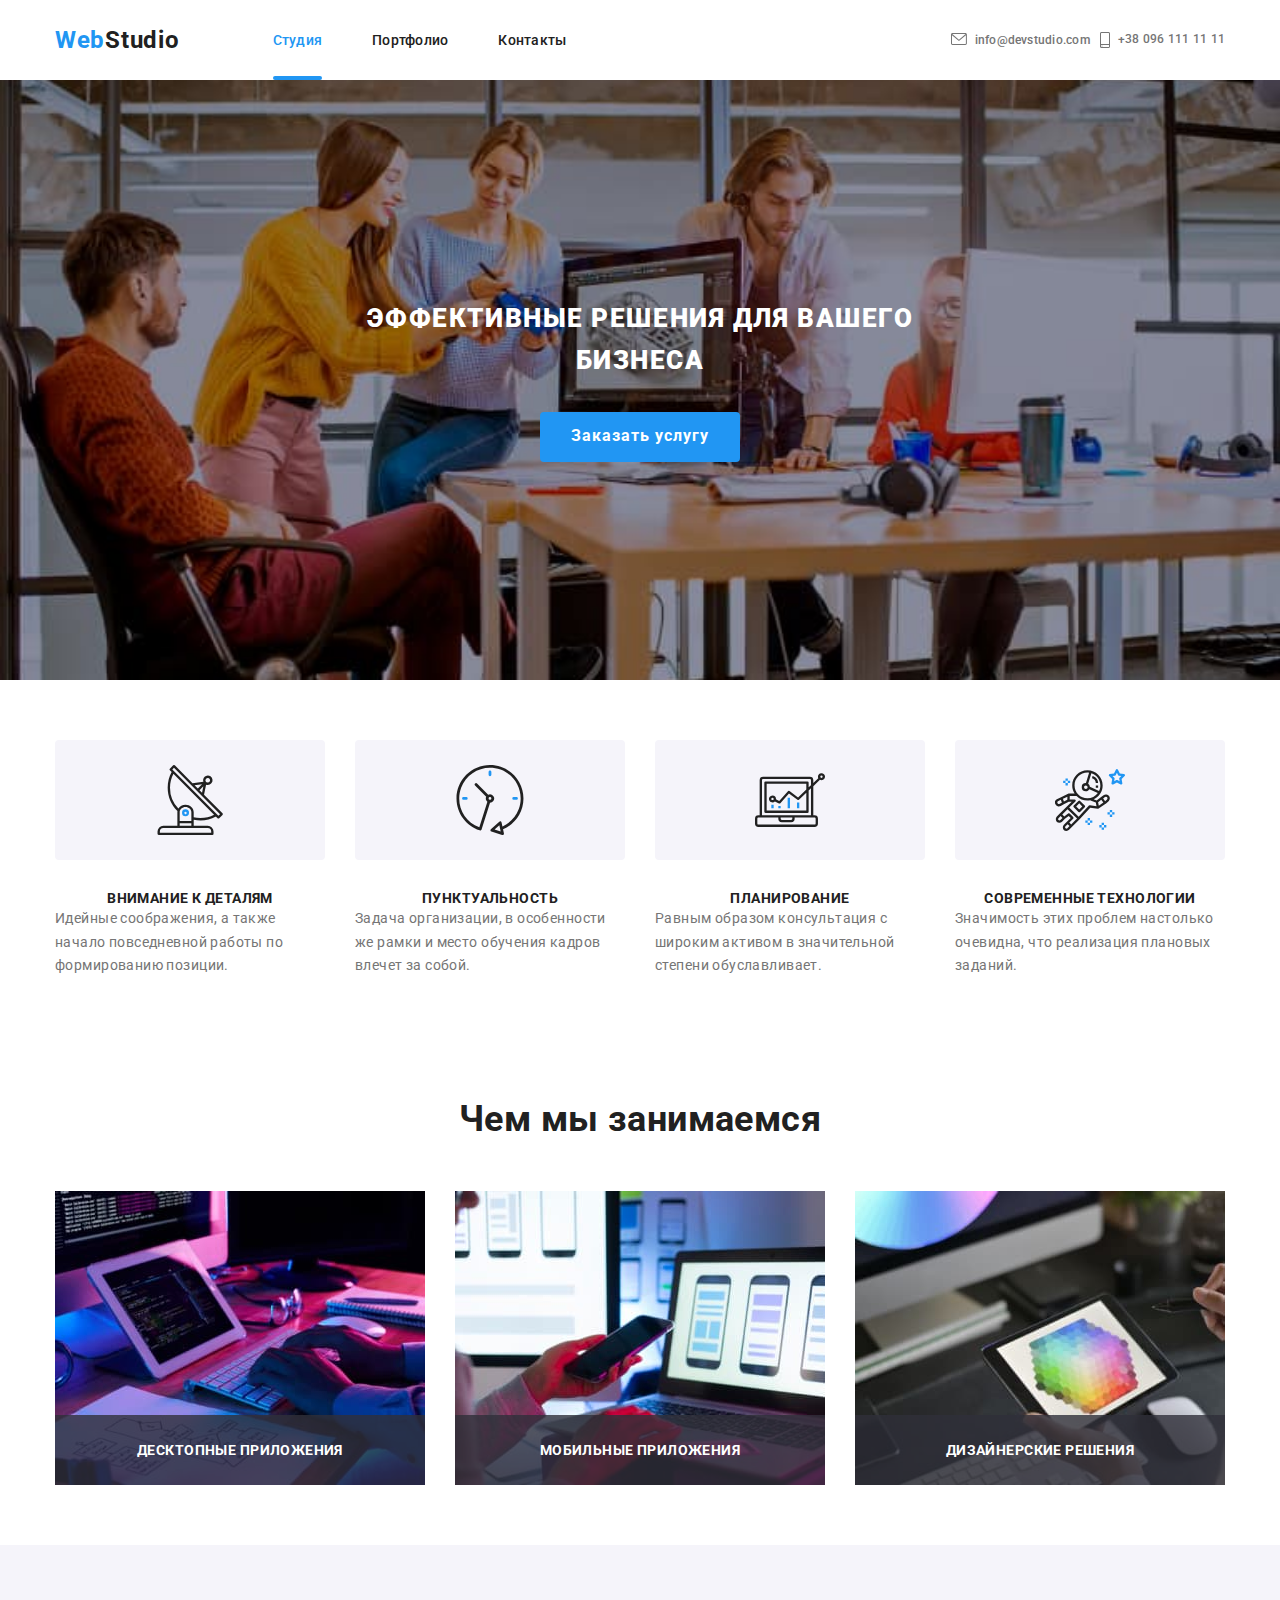
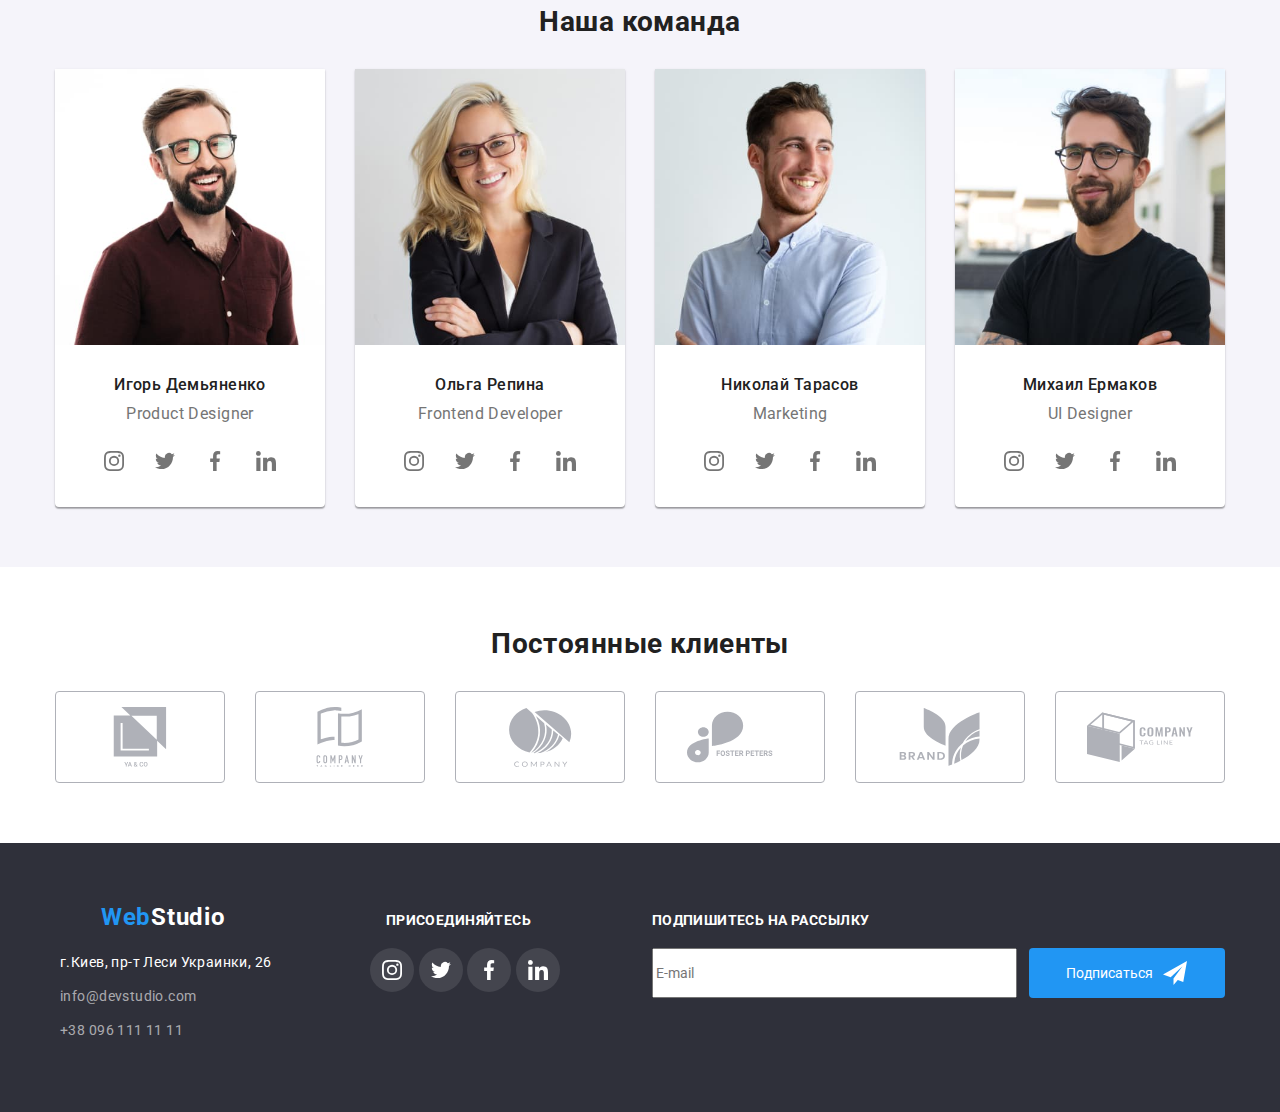
==== commit b8323756: "finish" ====
--- a/index.html
+++ b/index.html
@@ -145,19 +145,34 @@
               <h2 class="work__title">Чем мы занимаемся</h2>
               <ul class="work__list">
                 <li class="work__item">
-                  <img src="./images/img-1.jpg" alt="Разработка для pc" width="370" height="294">
+                  <img 
+                  srcset="./images/img-1.jpg 1x,
+                  ./images/img-1@2x.jpg 2x,
+                  ./images/img-1@3x.jpg 3x"
+                  src="./images/img-1.jpg"
+                  alt="Разработка для pc" width="370" height="294">
                   <div class="work__text">
                     <p>десктопные приложения</p>
                   </div>
                 </li>
                 <li class="work__item">
-                  <img src="./images/img-2.jpg" alt="Разработка для телефонов" width="370" height="294">
+                  <img 
+                  srcset="./images/img-2.jpg 1x,
+                  ./images/img-2@2x.jpg 2x,
+                  ./images/img-2@3x.jpg 3x"
+                  src="./images/img-2.jpg" 
+                  alt="Разработка для телефонов" width="370" height="294">
                   <div class="work__text">
                     <p>мобильные приложения</p>
                   </div>
                 </li>
                 <li class="work__item">
-                  <img src="./images/img-3.jpg" alt="Разработка для планшетов" width="370" height="294">
+                  <img 
+                  srcset="./images/img-3.jpg 1x,
+                  ./images/img-3@2x.jpg 2x,
+                  ./images/img-3@3x.jpg 3x"
+                  src="./images/img-3.jpg" 
+                  alt="Разработка для планшетов" width="370" height="294">
                   <div class="work__text">
                     <p>дизайнерские решения</p>
                   </div>
@@ -171,7 +186,12 @@
               <h2 class="team__title">Наша команда</h2>
               <ul class="team__list">
                 <li class="team__item">
-                  <img class="team__img" src="./images/img-4.jpg" alt="Игорь Демьяненко">
+                  <img class="team__img" 
+                  srcset="./images/img-4.jpg 1x,
+                  ./images/img-4@2x.jpg 2x,
+                  ./images/img-4@3x.jpg 3x"
+                  src="./images/img-4.jpg" 
+                  alt="Игорь Демьяненко">
                   <div class="team__card">
                     <h3 class="team__name">Игорь Демьяненко</h3>
                     <p class="team__position" lang="en">
@@ -210,7 +230,12 @@
                   </div>
                 </li>
                 <li class="team__item">
-                  <img class="team__img" src="./images/img-5.jpg" alt="Ольга Репина">
+                  <img class="team__img"
+                  srcset="./images/img-5.jpg 1x,
+                  ./images/img-5@2x.jpg 2x,
+                  ./images/img-5@3x.jpg 3x" 
+                  src="./images/img-5.jpg" 
+                  alt="Ольга Репина">
                   <div class="team__card">
                     <h3 class="team__name">Ольга Репина</h3>
                     <p class="team__position" lang="en">
@@ -249,7 +274,12 @@
                   </div>
                 </li>
                 <li class="team__item">
-                  <img class="team__img" src="./images/img-6.jpg" alt="Николай Тарасов">
+                  <img class="team__img" 
+                  srcset="./images/img-6.jpg 1x,
+                  ./images/img-6@2x.jpg 2x,
+                  ./images/img-6@3x.jpg 3x"
+                  src="./images/img-6.jpg" 
+                  alt="Николай Тарасов">
                   <div class="team__card">
                     <h3 class="team__name">Николай Тарасов</h3>
                     <p class="team__position" lang="en">
@@ -288,7 +318,12 @@
                   </div>
                 </li>
                 <li class="team__item">
-                  <img class="team__img" src="./images/img-7.jpg" alt="Михаил Ермаков">
+                  <img class="team__img"
+                  srcset="./images/img-7.jpg 1x,
+                  ./images/img-7@2x.jpg 2x,
+                  ./images/img-7@3x.jpg 3x" 
+                  src="./images/img-7.jpg" 
+                  alt="Михаил Ермаков">
                   <div class="team__card">
                     <h3 class="team__name">Михаил Ермаков</h3>
                     <p class="team__position" lang="en">
--- a/css/main.min.css
+++ b/css/main.min.css
@@ -1 +1 @@
-/*! modern-normalize v1.1.0 | MIT License | https://github.com/sindresorhus/modern-normalize */*,::before,::after{-webkit-box-sizing:border-box;box-sizing:border-box}html{-moz-tab-size:4;-o-tab-size:4;tab-size:4}html{line-height:1.15;-webkit-text-size-adjust:100%}body{margin:0}body{font-family:system-ui,-apple-system,"Segoe UI",Roboto,Helvetica,Arial,sans-serif,"Apple Color Emoji","Segoe UI Emoji"}hr{height:0;color:inherit}abbr[title]{-webkit-text-decoration:underline dotted;text-decoration:underline dotted}b,strong{font-weight:bolder}code,kbd,samp,pre{font-family:ui-monospace,SFMono-Regular,Consolas,"Liberation Mono",Menlo,monospace;font-size:1em}small{font-size:80%}sub,sup{font-size:75%;line-height:0;position:relative;vertical-align:baseline}sub{bottom:-0.25em}sup{top:-0.5em}table{text-indent:0;border-color:inherit}button,input,optgroup,select,textarea{font-family:inherit;font-size:100%;line-height:1.15;margin:0}button,select{text-transform:none}button,[type=button],[type=reset],[type=submit]{-webkit-appearance:button}::-moz-focus-inner{border-style:none;padding:0}:-moz-focusring{outline:1px dotted ButtonText}:-moz-ui-invalid{box-shadow:none}legend{padding:0}progress{vertical-align:baseline}::-webkit-inner-spin-button,::-webkit-outer-spin-button{height:auto}[type=search]{-webkit-appearance:textfield;outline-offset:-2px}::-webkit-search-decoration{-webkit-appearance:none}::-webkit-file-upload-button{-webkit-appearance:button;font:inherit}summary{display:list-item}body{font-family:"Roboto",sans-serif;font-size:14px;letter-spacing:.03em;color:#757575}body.modal-open,body.menu-open{overflow:hidden}html{-webkit-box-sizing:border-box;box-sizing:border-box}*,*::before,*::after{-webkit-box-sizing:inherit;box-sizing:inherit}h1,h2,h3,p,ul{margin-top:0;margin-bottom:0}img{width:100%}.section{padding:60px 0}.section--indent{margin:60px 0}.logo{font-weight:700;font-size:24px;line-height:1.17;letter-spacing:.03em;text-decoration:none;color:#212121}.logo__part{color:#2196f3}.container{padding:0 15px;max-width:1200px;margin-left:auto;margin-right:auto}.container__mobile{display:-webkit-box;display:-ms-flexbox;display:flex;-webkit-box-align:center;-ms-flex-align:center;align-items:center;height:80px}@media screen and (max-width: 480px){.container__mobile{height:60px}}.header__mobile{min-height:60px}.header__btn{display:-webkit-box;display:-ms-flexbox;display:flex;height:40px;width:40px;-webkit-box-pack:center;-ms-flex-pack:center;justify-content:center;-webkit-box-align:center;-ms-flex-align:center;align-items:center;padding:0;border:0;border-radius:50%;margin-left:auto;background-color:rgba(255,255,255,.8)}.header--border{border:1px solid #ececec}@media screen and (min-width: 481px){.header__btn{display:none}.header__social{display:none}}.menu{z-index:50;width:100%}.menu__btn{display:none}.menu__page{display:-webkit-box;display:-ms-flexbox;display:flex;-webkit-box-pack:justify;-ms-flex-pack:justify;justify-content:space-between}@media screen and (max-width: 480px){.menu{position:fixed;top:0;left:0;height:100%;background-color:rgba(0,0,0,.2);opacity:1;-webkit-transition:opacity 250ms cubic-bezier(0.4, 0, 0.2, 1);transition:opacity 250ms cubic-bezier(0.4, 0, 0.2, 1)}.menu__btn{position:absolute;right:0;top:0;display:block;-webkit-box-pack:center;-ms-flex-pack:center;justify-content:center;-webkit-box-align:center;-ms-flex-align:center;align-items:center;border:0;background:none}.menu__btn:hover{fill:#2196f3}.menu__page{position:absolute;top:0;left:0;-webkit-box-orient:vertical;-webkit-box-direction:normal;-ms-flex-direction:column;flex-direction:column;-webkit-transform:translateX(0);transform:translateX(0);height:100%;width:100%;border-radius:4px;-webkit-box-shadow:0px 1px 3px rgba(0,0,0,.12),0px 1px 1px rgba(0,0,0,.14),0px 2px 1px rgba(0,0,0,.2);box-shadow:0px 1px 3px rgba(0,0,0,.12),0px 1px 1px rgba(0,0,0,.14),0px 2px 1px rgba(0,0,0,.2);background-color:#fff;-webkit-transition:-webkit-transform 250ms cubic-bezier(0.4, 0, 0.2, 1);transition:-webkit-transform 250ms cubic-bezier(0.4, 0, 0.2, 1);transition:transform 250ms cubic-bezier(0.4, 0, 0.2, 1);transition:transform 250ms cubic-bezier(0.4, 0, 0.2, 1), -webkit-transform 250ms cubic-bezier(0.4, 0, 0.2, 1)}.menu--is-hidden{opacity:0;pointer-events:none}.menu--is-hidden .menu__page{-webkit-transform:translateX(100%);transform:translateX(100%)}}.nav{display:-webkit-box;display:-ms-flexbox;display:flex;-webkit-box-align:center;-ms-flex-align:center;align-items:center}.nav__list{display:-webkit-box;display:-ms-flexbox;display:flex;padding:0;list-style:none}.nav__link{font-weight:500;font-size:14px;line-height:1.2;letter-spacing:.02em;text-decoration:none;color:#212121;-webkit-transition:color 250ms cubic-bezier(0.4, 0, 0.2, 1);transition:color 250ms cubic-bezier(0.4, 0, 0.2, 1)}.nav__link:hover,.nav__link:focus{color:#2196f3}.nav__link--current{color:#2196f3}@media screen and (min-width: 481px){.nav__link{position:relative;padding:32px 0}.nav__link--current::after{position:absolute;left:0;bottom:0;display:block;content:"";height:4px;width:100%;border-radius:2px;background-color:#2196f3}}@media screen and (max-width: 480px){.nav{-webkit-box-orient:vertical;-webkit-box-direction:normal;-ms-flex-direction:column;flex-direction:column;-webkit-box-align:start;-ms-flex-align:start;align-items:flex-start}.nav__list{display:block;margin-left:40px;margin-top:48px;margin-bottom:40%}.nav__link{font-size:40px}.nav__list .nav__item+.nav__item{margin-top:7%}}@media screen and (min-width: 481px)and (max-width: 769px){.nav{width:100%}.nav__list{width:100%;-webkit-box-pack:space-evenly;-ms-flex-pack:space-evenly;justify-content:space-evenly}}@media screen and (min-width: 769px){.nav{margin-left:93px}.nav__list{width:294px;-webkit-box-pack:justify;-ms-flex-pack:justify;justify-content:space-between}}.contact{display:-webkit-box;display:-ms-flexbox;display:flex;-ms-flex-wrap:wrap;flex-wrap:wrap;list-style:none;-webkit-box-pack:center;-ms-flex-pack:center;justify-content:center;margin:-5px;padding:0;-webkit-box-align:center;-ms-flex-align:center;align-items:center}.contact__item{margin:5px}.contact__link{display:-webkit-box;display:-ms-flexbox;display:flex;font-weight:500;font-size:12px;line-height:1.2;letter-spacing:.02em;color:#757575;text-decoration:none;-webkit-transition:color 250ms cubic-bezier(0.4, 0, 0.2, 1);transition:color 250ms cubic-bezier(0.4, 0, 0.2, 1)}.contact__link:hover,.contact__link:focus{color:#2196f3}.contact__icon{fill:currentColor;margin-right:8px}.contact__address{display:block;font-style:normal;margin-bottom:8px;font-size:14px;line-height:1.7;text-decoration:none;color:#fff}.contact__email{display:block;margin-bottom:8px;font-style:normal;text-decoration:none;line-height:1.7;color:rgba(255,255,255,.6)}.contact__tel{font-style:normal;text-decoration:none;line-height:1.7;color:rgba(255,255,255,.6)}@media screen and (max-width: 480px){.contact{-webkit-box-orient:vertical;-webkit-box-direction:normal;-ms-flex-direction:column;flex-direction:column;-webkit-box-align:start;-ms-flex-align:start;align-items:flex-start;margin-left:40px;margin-bottom:10%}.contact__link{font-size:24px}.contact__link--style{font-size:34px;color:#2196f3}.contact--indent{margin-bottom:32px}.contact--style{font-weight:500;font-size:34px;line-height:1.2;color:#2196f3}.contact__icon{display:none}}@media screen and (min-width: 481px){.contact__email{margin-bottom:0}.contact__address{margin-bottom:0;text-align:start}}@media screen and (min-width: 481px)and (max-width: 769px){.contact__link--ident{margin-bottom:10px}}@media screen and (min-width: 813px){.contact__link{padding:32px 0}}.social{display:-webkit-box;display:-ms-flexbox;display:flex;list-style:none;padding:0}.social--color{fill:#2196f3}.social--indent{-webkit-box-pack:center;-ms-flex-pack:center;justify-content:center;-webkit-box-align:center;-ms-flex-align:center;align-items:center;padding-bottom:24px}.social .social__item--indent+.social__item--indent{margin-left:2.5%}.social--margin{margin-left:40px}.social__link{display:-webkit-box;display:-ms-flexbox;display:flex;font-weight:500;font-size:18px;line-height:1.2;letter-spacing:.02em;text-decoration:none;border-radius:50%;-webkit-transition:color 250ms cubic-bezier(0.4, 0, 0.2, 1),background-color 250ms cubic-bezier(0.4, 0, 0.2, 1);transition:color 250ms cubic-bezier(0.4, 0, 0.2, 1),background-color 250ms cubic-bezier(0.4, 0, 0.2, 1)}.social__link:hover,.social__link:focus{color:#fff;background-color:#2196f3}.social__link--color{color:#757575}.social__link--size{height:44px;width:44px;-webkit-box-pack:center;-ms-flex-pack:center;justify-content:center;-webkit-box-align:center;-ms-flex-align:center;align-items:center}.social__link--bg{background-color:rgba(255,255,255,.1);border-radius:50%}.social__link--bg:hover{color:#fff;background-color:#2196f3}.social__item{display:-webkit-box;display:-ms-flexbox;display:flex}.social__border{margin:0 10px;display:block;height:22px;width:1px;border:1px solid rgba(33,33,33,.2)}.social__icon{fill:currentColor;height:20px;width:20px}@media screen and (max-width: 480px){.social{margin-bottom:48px;-webkit-box-pack:center;-ms-flex-pack:center;justify-content:center}.social--margin{margin-left:0}}.hero{margin-left:auto;margin-right:auto;background-color:#c4c4c4}.hero--overlay{display:block;height:400px;width:auto;background-image:-webkit-gradient(linear, left top, right top, from(rgba(47, 48, 58, 0.4)), to(rgba(47, 48, 58, 0.4))),url(.././images/Img-hero.jpg);background-image:linear-gradient(to right, rgba(47, 48, 58, 0.4), rgba(47, 48, 58, 0.4)),url(.././images/Img-hero.jpg);background-size:cover;background-position:50%;background-repeat:no-repeat}.hero__content{padding:118px 60px;text-align:center}.hero__title{max-width:650px;font-weight:900;font-size:26px;line-height:1.6;text-align:center;letter-spacing:.06em;text-transform:uppercase;color:#fff;margin:0 auto;margin-bottom:30px}.button{padding:0;border:0;border-radius:4px;cursor:pointer}.button--size{height:50px;width:200px}.button--color{color:#fff;background-color:#2196f3;-webkit-transition:background-color 250ms cubic-bezier(0.4, 0, 0.2, 1);transition:background-color 250ms cubic-bezier(0.4, 0, 0.2, 1)}.button--color:hover,.button--color:focus{background-color:#188ce8}.button--font{font-weight:700;font-size:16px;line-height:1.9;letter-spacing:.06em}.benefits__header{display:none}.benefits__list{display:-webkit-box;display:-ms-flexbox;display:flex;-webkit-box-pack:center;-ms-flex-pack:center;justify-content:center;-ms-flex-wrap:wrap;flex-wrap:wrap;margin:-15px;padding:0;list-style:none}.benefits__item{margin:15px;max-width:450px}.benefits__pic{display:-webkit-box;display:-ms-flexbox;display:flex;-webkit-box-pack:center;-ms-flex-pack:center;justify-content:center;-webkit-box-align:center;-ms-flex-align:center;align-items:center;height:120px;margin-bottom:30px;border-radius:4px;background-color:#f5f4fa}.benefits__title{font-weight:700;font-size:14px;line-height:1.2;text-align:center;letter-spacing:.03em;text-transform:uppercase;color:#212121}.benefits__text{font-size:14px;line-height:1.7;letter-spacing:.03em}@media screen and (min-width: 481px){.benefits__item{max-width:calc((100% - 60px)/2)}}@media screen and (min-width: 768px){.benefits__item{max-width:calc((100% - 120px)/4)}}.work{display:none;text-align:center}.work__title{margin-bottom:50px;font-weight:700;font-size:36px;line-height:1.2;color:#212121}.work__list{display:-webkit-box;display:-ms-flexbox;display:flex;-ms-flex-wrap:wrap;flex-wrap:wrap;margin:-15px;padding:0;list-style:none}.work__item{position:relative;margin:15px;height:294px;width:calc((100% - 90px)/3)}.work__text{position:absolute;left:0;bottom:0;display:-webkit-box;display:-ms-flexbox;display:flex;-webkit-box-align:center;-ms-flex-align:center;align-items:center;-webkit-box-pack:center;-ms-flex-pack:center;justify-content:center;height:70px;width:100%;font-weight:700;font-size:14px;line-height:16px;text-transform:uppercase;color:#fff;background-color:rgba(47,48,58,.8)}@media screen and (min-width: 769px){.work{display:block}}.team{background-color:#f5f4fa;text-align:center}.team__img{margin-bottom:30px}.team__title{margin-bottom:30px;font-weight:700;font-size:28px;line-height:1.2;color:#212121}.team__list{display:-webkit-box;display:-ms-flexbox;display:flex;-ms-flex-wrap:wrap;flex-wrap:wrap;-webkit-box-pack:center;-ms-flex-pack:center;justify-content:center;margin:-15px;padding:0;list-style:none}.team__item{margin:15px;max-height:622px;max-width:450px;-webkit-box-shadow:0px 1px 3px rgba(0,0,0,.12),0px 1px 1px rgba(0,0,0,.14),0px 2px 1px rgba(0,0,0,.2);box-shadow:0px 1px 3px rgba(0,0,0,.12),0px 1px 1px rgba(0,0,0,.14),0px 2px 1px rgba(0,0,0,.2);border-radius:0px 0px 4px 4px;background-color:#fff}.team__name{margin-bottom:10px;font-weight:500;font-size:16px;line-height:1.2;color:#212121}.team__position{margin-bottom:16px;font-size:16px;line-height:1.2}@media screen and (min-width: 481px)and (max-width: 768px){.team__item{max-width:calc((100% - 60px)/2)}}@media screen and (min-width: 769px){.team__item{max-width:calc((100% - 120px)/4)}}.clients__title{margin-bottom:30px;font-weight:700;font-size:28px;line-height:1.2;text-align:center;color:#212121}.clients__list{display:-webkit-box;display:-ms-flexbox;display:flex;-webkit-box-pack:center;-ms-flex-pack:center;justify-content:center;padding:0;margin:-15px;-ms-flex-wrap:wrap;flex-wrap:wrap;list-style:none}.clients__item{margin:15px;width:calc((100% - 60px)/2)}.clients__link{display:-webkit-box;display:-ms-flexbox;display:flex;height:92px;-webkit-box-pack:center;-ms-flex-pack:center;justify-content:center;-webkit-box-align:center;-ms-flex-align:center;align-items:center;border:1px solid #afb1b8;border-radius:4px;color:#afb1b8;-webkit-transition:color 250ms cubic-bezier(0.4, 0, 0.2, 1),border 250ms cubic-bezier(0.4, 0, 0.2, 1);transition:color 250ms cubic-bezier(0.4, 0, 0.2, 1),border 250ms cubic-bezier(0.4, 0, 0.2, 1)}.clients__link:hover,.clients__link:focus{color:#2196f3;border-color:#2196f3}.clients__icon{fill:currentColor}@media screen and (min-width: 480px)and (max-width: 768px){.clients__item{width:calc((100% - 90px)/3)}}@media screen and (min-width: 769px){.clients__item{width:calc((100% - 180px)/6)}}.modal{z-index:100;position:fixed;top:0;left:0;padding:93px 15px;width:100%;height:100%;background-color:rgba(0,0,0,.2);opacity:1;-webkit-transition:opacity 250ms cubic-bezier(0.4, 0, 0.2, 1);transition:opacity 250ms cubic-bezier(0.4, 0, 0.2, 1)}.modal--is-hidden{opacity:0;pointer-events:none}.modal--is-hidden .modal__page{-webkit-transform:translate(-50%, -50%) scale(0.25);transform:translate(-50%, -50%) scale(0.25)}.modal__page{position:absolute;top:50%;left:50%;height:90%;overflow-y:scroll;-webkit-transform:translate(-50%, -50%) scale(1);transform:translate(-50%, -50%) scale(1);min-height:calc(100% - 15px);min-width:85%;border-radius:4px;-webkit-box-shadow:0px 1px 3px rgba(0,0,0,.12),0px 1px 1px rgba(0,0,0,.14),0px 2px 1px rgba(0,0,0,.2);box-shadow:0px 1px 3px rgba(0,0,0,.12),0px 1px 1px rgba(0,0,0,.14),0px 2px 1px rgba(0,0,0,.2);background-color:#fff;-webkit-transition:-webkit-transform 250ms cubic-bezier(0.4, 0, 0.2, 1);transition:-webkit-transform 250ms cubic-bezier(0.4, 0, 0.2, 1);transition:transform 250ms cubic-bezier(0.4, 0, 0.2, 1);transition:transform 250ms cubic-bezier(0.4, 0, 0.2, 1), -webkit-transform 250ms cubic-bezier(0.4, 0, 0.2, 1)}.modal__btn{position:absolute;top:8px;right:8px;display:-webkit-box;display:-ms-flexbox;display:flex;-webkit-box-pack:center;-ms-flex-pack:center;justify-content:center;-webkit-box-align:center;-ms-flex-align:center;align-items:center;height:32px;width:32px;color:#212121;border-radius:50%;border:1px solid rgba(0,0,0,.1);background-color:#fff}.modal__btn svg{fill:currentColor;-ms-flex-negative:0;flex-shrink:0}.modal__content{text-align:center;padding:40px}.modal__title{display:inline-block;margin-bottom:12px;font-weight:700;font-size:20px;line-height:1.5;color:#212121}.modal__field{display:-webkit-box;display:-ms-flexbox;display:flex;-webkit-box-orient:vertical;-webkit-box-direction:normal;-ms-flex-direction:column;flex-direction:column;-webkit-box-pack:center;-ms-flex-pack:center;justify-content:center}.modal__label{position:relative;display:-webkit-box;display:-ms-flexbox;display:flex;-webkit-box-orient:vertical;-webkit-box-direction:normal;-ms-flex-direction:column;flex-direction:column;text-align:start;margin-top:10px;margin-bottom:4px;font-size:12px;line-height:14px;letter-spacing:.1px}.modal__input{margin-top:4px;padding-left:42px;width:auto;height:40px;border:1px solid rgba(33,33,33,.2);outline:0;border-radius:4px;-webkit-transition:border 250ms cubic-bezier(0.4, 0, 0.2, 1);transition:border 250ms cubic-bezier(0.4, 0, 0.2, 1)}.modal__input:focus-within{border-color:#2196f3}.modal__input:focus-within+.modal__icon{color:#2196f3}.modal__icon{position:absolute;left:12px;top:50%;fill:currentColor;-webkit-transition:color 250ms cubic-bezier(0.4, 0, 0.2, 1);transition:color 250ms cubic-bezier(0.4, 0, 0.2, 1)}.modal__textarea{padding:12px 16px;height:120px;margin-top:4px;margin-bottom:20px;border:1px solid rgba(33,33,33,.2);outline:0;border-radius:4px;resize:none;-webkit-transition:border 250ms cubic-bezier(0.4, 0, 0.2, 1);transition:border 250ms cubic-bezier(0.4, 0, 0.2, 1)}.modal__textarea:focus-within{border-color:#2196f3}.modal__contract{margin-left:3px;color:#2196f3}.modal__button{margin-left:auto;margin-right:auto}.modal__policy{position:absolute;width:1px;height:1px;margin:-1px;border:0;padding:0;clip:rect(0 0 0 0);overflow:hidden}.modal__checkbox{display:-webkit-box;display:-ms-flexbox;display:flex;-webkit-box-pack:center;-ms-flex-pack:center;justify-content:center;-webkit-box-align:center;-ms-flex-align:center;align-items:center;margin-bottom:31px;font-weight:400;font-size:12px;line-height:1.2;letter-spacing:.03em}.modal__policy:checked+.modal__accept{border-color:#2196f3;background-image:url(./../images/check.svg);background-size:contain;background-color:#2196f3;background-origin:border-box}.modal__accept{margin-right:8px;min-height:15px;min-width:16px;border-radius:4px;border:2px solid #212121;-webkit-transition:border 250ms cubic-bezier(0.4, 0, 0.2, 1),background-color 250ms cubic-bezier(0.4, 0, 0.2, 1);transition:border 250ms cubic-bezier(0.4, 0, 0.2, 1),background-color 250ms cubic-bezier(0.4, 0, 0.2, 1)}.footer{background-color:#2f303a;text-align:center}.footer__container{padding:60px 15px}.footer__logo{display:block;margin-bottom:20px;color:#fff}.footer__contact{-webkit-box-orient:vertical;-webkit-box-direction:normal;-ms-flex-direction:column;flex-direction:column;padding:0;text-decoration:none;-webkit-box-align:center;-ms-flex-align:center;align-items:center;margin-left:0}.footer__title{margin-bottom:20px;font-weight:700;font-size:14px;line-height:16px;letter-spacing:.03em;text-transform:uppercase;color:#fff}.footer__social{display:-webkit-box;display:-ms-flexbox;display:flex;-webkit-box-orient:vertical;-webkit-box-direction:normal;-ms-flex-direction:column;flex-direction:column;-webkit-box-align:center;-ms-flex-align:center;align-items:center;margin-bottom:60px}.footer__form{-webkit-box-orient:vertical;-webkit-box-direction:normal;-ms-flex-direction:column;flex-direction:column;-webkit-box-align:center;-ms-flex-align:center;align-items:center;width:100%}.footer__email{height:50px;width:100%;margin-bottom:20px}.footer__button{display:-webkit-box;display:-ms-flexbox;display:flex;-webkit-box-pack:center;-ms-flex-pack:center;justify-content:center;-webkit-box-align:center;-ms-flex-align:center;align-items:center;height:50px;width:200px;color:#fff;background-color:#2196f3}.footer__icon{fill:currentColor;margin-left:10px}.footer__block{display:-webkit-box;display:-ms-flexbox;display:flex;-webkit-box-orient:vertical;-webkit-box-direction:normal;-ms-flex-direction:column;flex-direction:column;-webkit-box-pack:center;-ms-flex-pack:center;justify-content:center;-webkit-box-align:center;-ms-flex-align:center;align-items:center}.footer__link{color:#fff}.footer__link:hover,.footer__link:focus{background-color:#2196f3}@media screen and (min-width: 481px)and (max-width: 768px){.footer__email{width:450px}.footer--flex{display:-webkit-box;display:-ms-flexbox;display:flex;-webkit-box-align:baseline;-ms-flex-align:baseline;align-items:baseline;-webkit-box-pack:center;-ms-flex-pack:center;justify-content:center}.footer__social{margin-left:22%}}@media screen and (min-width: 769px){.footer__container{display:-webkit-box;display:-ms-flexbox;display:flex;-webkit-box-align:baseline;-ms-flex-align:baseline;align-items:baseline;-webkit-box-pack:justify;-ms-flex-pack:justify;justify-content:space-between}.footer__title{text-align:left}.footer__mailing{width:49%}.footer__form{display:inline;-webkit-box-align:baseline;-ms-flex-align:baseline;align-items:baseline;width:65%;-webkit-box-pack:justify;-ms-flex-pack:justify;justify-content:space-between}.footer--flex{display:-webkit-box;display:-ms-flexbox;display:flex;-webkit-box-orient:horizontal;-webkit-box-direction:normal;-ms-flex-direction:row;flex-direction:row;-webkit-box-align:baseline;-ms-flex-align:baseline;align-items:baseline;-webkit-box-pack:justify;-ms-flex-pack:justify;justify-content:space-between;width:42%}.footer__contact{-webkit-box-align:start;-ms-flex-align:start;align-items:flex-start}.footer__subscribe{display:block;width:350px}.footer__email{width:100%;resize:vertical}.footer__button{margin-left:12px}.footer__block{-webkit-box-orient:horizontal;-webkit-box-direction:normal;-ms-flex-direction:row;flex-direction:row;-webkit-box-align:baseline;-ms-flex-align:baseline;align-items:baseline;-webkit-box-pack:justify;-ms-flex-pack:justify;justify-content:space-between}}.portfolio__list{display:-webkit-box;display:-ms-flexbox;display:flex;-ms-flex-wrap:wrap;flex-wrap:wrap;-webkit-box-pack:center;-ms-flex-pack:center;justify-content:center;padding:0;margin:-15px;margin-bottom:40px;list-style:none}.portfolio__item{margin:7px 15px}.portfolio__button{-webkit-transition:color 250ms cubic-bezier(0.4, 0, 0.2, 1),background-color 250ms cubic-bezier(0.4, 0, 0.2, 1),-webkit-box-shadow 250ms cubic-bezier(0.4, 0, 0.2, 1);transition:color 250ms cubic-bezier(0.4, 0, 0.2, 1),background-color 250ms cubic-bezier(0.4, 0, 0.2, 1),-webkit-box-shadow 250ms cubic-bezier(0.4, 0, 0.2, 1);transition:color 250ms cubic-bezier(0.4, 0, 0.2, 1),background-color 250ms cubic-bezier(0.4, 0, 0.2, 1),box-shadow 250ms cubic-bezier(0.4, 0, 0.2, 1);transition:color 250ms cubic-bezier(0.4, 0, 0.2, 1),background-color 250ms cubic-bezier(0.4, 0, 0.2, 1),box-shadow 250ms cubic-bezier(0.4, 0, 0.2, 1),-webkit-box-shadow 250ms cubic-bezier(0.4, 0, 0.2, 1)}.portfolio__button--current{background-color:#2196f3;color:#fff;-webkit-box-shadow:0px 3px 1px rgba(0,0,0,.1),0px 1px 2px rgba(0,0,0,.08),0px 2px 2px rgba(0,0,0,.12);box-shadow:0px 3px 1px rgba(0,0,0,.1),0px 1px 2px rgba(0,0,0,.08),0px 2px 2px rgba(0,0,0,.12)}.portfolio__button:hover,.portfolio__button:focus{background-color:#2196f3;color:#fff;-webkit-box-shadow:0px 3px 1px rgba(0,0,0,.1),0px 1px 2px rgba(0,0,0,.08),0px 2px 2px rgba(0,0,0,.12);box-shadow:0px 3px 1px rgba(0,0,0,.1),0px 1px 2px rgba(0,0,0,.08),0px 2px 2px rgba(0,0,0,.12)}.portfolio__button--text{padding:6px 22px;font-weight:500;font-size:16px;line-height:26px}.project{padding:0;margin:-15px;display:-webkit-box;display:-ms-flexbox;display:flex;-ms-flex-wrap:wrap;flex-wrap:wrap;-webkit-box-align:center;-ms-flex-align:center;align-items:center;-webkit-box-pack:center;-ms-flex-pack:center;justify-content:center}.project__item{margin:15px;max-height:404px;width:370px;border:1px solid #eee;list-style:none;cursor:pointer;-webkit-transition:-webkit-box-shadow 250ms cubic-bezier(0.4, 0, 0.2, 1);transition:-webkit-box-shadow 250ms cubic-bezier(0.4, 0, 0.2, 1);transition:box-shadow 250ms cubic-bezier(0.4, 0, 0.2, 1);transition:box-shadow 250ms cubic-bezier(0.4, 0, 0.2, 1), -webkit-box-shadow 250ms cubic-bezier(0.4, 0, 0.2, 1)}.project__item:hover,.project__item:focus{-webkit-box-shadow:0px 1px 1px rgba(0,0,0,.12),0px 4px 4px rgba(0,0,0,.06),1px 4px 6px rgba(0,0,0,.16);box-shadow:0px 1px 1px rgba(0,0,0,.12),0px 4px 4px rgba(0,0,0,.06),1px 4px 6px rgba(0,0,0,.16);opacity:1}.project__img{position:relative;overflow:hidden}.project__img>img{display:block;-o-object-fit:cover;object-fit:cover;-o-object-position:center;object-position:center}.project__img:hover .project__info{-webkit-transform:translateY(calc(100% - 294px));transform:translateY(calc(100% - 294px))}.project__info{position:absolute;pointer-events:none;top:0;left:0;height:294px;width:100%;padding:63px 24px;font-size:18px;line-height:1.56;color:#fff;background-color:rgba(33,150,243,.9);-webkit-transform:translateY(100%);transform:translateY(100%);-webkit-transition:opacity 250ms cubic-bezier(0.4, 0, 0.2, 1),-webkit-transform 250ms cubic-bezier(0.4, 0, 0.2, 1);transition:opacity 250ms cubic-bezier(0.4, 0, 0.2, 1),-webkit-transform 250ms cubic-bezier(0.4, 0, 0.2, 1);transition:transform 250ms cubic-bezier(0.4, 0, 0.2, 1),opacity 250ms cubic-bezier(0.4, 0, 0.2, 1);transition:transform 250ms cubic-bezier(0.4, 0, 0.2, 1),opacity 250ms cubic-bezier(0.4, 0, 0.2, 1),-webkit-transform 250ms cubic-bezier(0.4, 0, 0.2, 1)}.project__card{padding-top:20px;padding-bottom:20px;padding-left:24px}.project__name{margin-bottom:4px;font-weight:700;font-size:18px;line-height:2;letter-spacing:.06em;color:#212121}@media screen and (min-width: 481px)and (max-width: 768px){.project__item{width:calc((100% - 60px)/2)}}@media screen and (min-width: 769px){.project__item{width:calc((100% - 90px)/3)}}/*# sourceMappingURL=main.min.css.map */+/*! modern-normalize v1.1.0 | MIT License | https://github.com/sindresorhus/modern-normalize */*,::before,::after{-webkit-box-sizing:border-box;box-sizing:border-box}html{-moz-tab-size:4;-o-tab-size:4;tab-size:4}html{line-height:1.15;-webkit-text-size-adjust:100%}body{margin:0}body{font-family:system-ui,-apple-system,"Segoe UI",Roboto,Helvetica,Arial,sans-serif,"Apple Color Emoji","Segoe UI Emoji"}hr{height:0;color:inherit}abbr[title]{-webkit-text-decoration:underline dotted;text-decoration:underline dotted}b,strong{font-weight:bolder}code,kbd,samp,pre{font-family:ui-monospace,SFMono-Regular,Consolas,"Liberation Mono",Menlo,monospace;font-size:1em}small{font-size:80%}sub,sup{font-size:75%;line-height:0;position:relative;vertical-align:baseline}sub{bottom:-0.25em}sup{top:-0.5em}table{text-indent:0;border-color:inherit}button,input,optgroup,select,textarea{font-family:inherit;font-size:100%;line-height:1.15;margin:0}button,select{text-transform:none}button,[type=button],[type=reset],[type=submit]{-webkit-appearance:button}::-moz-focus-inner{border-style:none;padding:0}:-moz-focusring{outline:1px dotted ButtonText}:-moz-ui-invalid{box-shadow:none}legend{padding:0}progress{vertical-align:baseline}::-webkit-inner-spin-button,::-webkit-outer-spin-button{height:auto}[type=search]{-webkit-appearance:textfield;outline-offset:-2px}::-webkit-search-decoration{-webkit-appearance:none}::-webkit-file-upload-button{-webkit-appearance:button;font:inherit}summary{display:list-item}body{font-family:"Roboto",sans-serif;font-size:14px;letter-spacing:.03em;color:#757575}body.modal-open,body.menu-open{overflow:hidden}html{-webkit-box-sizing:border-box;box-sizing:border-box}*,*::before,*::after{-webkit-box-sizing:inherit;box-sizing:inherit}h1,h2,h3,p,ul{margin-top:0;margin-bottom:0}img{display:block;max-width:100%;height:auto}.section{padding:60px 0}.section--indent{margin:60px 0}.logo{font-weight:700;font-size:24px;line-height:1.17;letter-spacing:.03em;text-decoration:none;color:#212121}.logo__part{color:#2196f3}.container{padding:0 15px;max-width:1200px;margin-left:auto;margin-right:auto}.container__mobile{display:-webkit-box;display:-ms-flexbox;display:flex;-webkit-box-align:center;-ms-flex-align:center;align-items:center;height:80px}@media screen and (max-width: 480px){.container__mobile{height:60px}}.header__mobile{min-height:60px}.header__btn{display:-webkit-box;display:-ms-flexbox;display:flex;height:40px;width:40px;-webkit-box-pack:center;-ms-flex-pack:center;justify-content:center;-webkit-box-align:center;-ms-flex-align:center;align-items:center;padding:0;border:0;border-radius:50%;margin-left:auto;background-color:rgba(255,255,255,.8)}.header--border{border:1px solid #ececec}@media screen and (min-width: 481px){.header__btn{display:none}.header__social{display:none}}.menu{z-index:50;width:100%}.menu__btn{display:none}.menu__page{display:-webkit-box;display:-ms-flexbox;display:flex;-webkit-box-pack:justify;-ms-flex-pack:justify;justify-content:space-between}@media screen and (max-width: 480px){.menu{position:fixed;top:0;left:0;height:100%;background-color:rgba(0,0,0,.2);opacity:1;-webkit-transition:opacity 250ms cubic-bezier(0.4, 0, 0.2, 1);transition:opacity 250ms cubic-bezier(0.4, 0, 0.2, 1)}.menu__btn{position:absolute;right:0;top:0;display:block;-webkit-box-pack:center;-ms-flex-pack:center;justify-content:center;-webkit-box-align:center;-ms-flex-align:center;align-items:center;border:0;background:none}.menu__btn:hover{fill:#2196f3}.menu__page{position:absolute;top:0;left:0;-webkit-box-orient:vertical;-webkit-box-direction:normal;-ms-flex-direction:column;flex-direction:column;-webkit-transform:translateX(0);transform:translateX(0);height:100%;width:100%;border-radius:4px;-webkit-box-shadow:0px 1px 3px rgba(0,0,0,.12),0px 1px 1px rgba(0,0,0,.14),0px 2px 1px rgba(0,0,0,.2);box-shadow:0px 1px 3px rgba(0,0,0,.12),0px 1px 1px rgba(0,0,0,.14),0px 2px 1px rgba(0,0,0,.2);background-color:#fff;-webkit-transition:-webkit-transform 250ms cubic-bezier(0.4, 0, 0.2, 1);transition:-webkit-transform 250ms cubic-bezier(0.4, 0, 0.2, 1);transition:transform 250ms cubic-bezier(0.4, 0, 0.2, 1);transition:transform 250ms cubic-bezier(0.4, 0, 0.2, 1), -webkit-transform 250ms cubic-bezier(0.4, 0, 0.2, 1)}.menu--is-hidden{opacity:0;pointer-events:none}.menu--is-hidden .menu__page{-webkit-transform:translateX(100%);transform:translateX(100%)}}.nav{display:-webkit-box;display:-ms-flexbox;display:flex;-webkit-box-align:center;-ms-flex-align:center;align-items:center}.nav__list{display:-webkit-box;display:-ms-flexbox;display:flex;padding:0;list-style:none}.nav__link{font-weight:500;font-size:14px;line-height:1.2;letter-spacing:.02em;text-decoration:none;color:#212121;-webkit-transition:color 250ms cubic-bezier(0.4, 0, 0.2, 1);transition:color 250ms cubic-bezier(0.4, 0, 0.2, 1)}.nav__link:hover,.nav__link:focus{color:#2196f3}.nav__link--current{color:#2196f3}@media screen and (min-width: 481px){.nav__link{position:relative;padding:32px 0}.nav__link--current::after{position:absolute;left:0;bottom:0;display:block;content:"";height:4px;width:100%;border-radius:2px;background-color:#2196f3}}@media screen and (max-width: 480px){.nav{-webkit-box-orient:vertical;-webkit-box-direction:normal;-ms-flex-direction:column;flex-direction:column;-webkit-box-align:start;-ms-flex-align:start;align-items:flex-start}.nav__list{display:block;margin-left:40px;margin-top:48px;margin-bottom:40%}.nav__link{font-size:40px}.nav__list .nav__item+.nav__item{margin-top:7%}}@media screen and (min-width: 481px)and (max-width: 769px){.nav{width:100%}.nav__list{width:100%;-webkit-box-pack:space-evenly;-ms-flex-pack:space-evenly;justify-content:space-evenly}}@media screen and (min-width: 769px){.nav{margin-left:93px}.nav__list{width:294px;-webkit-box-pack:justify;-ms-flex-pack:justify;justify-content:space-between}}.contact{display:-webkit-box;display:-ms-flexbox;display:flex;-ms-flex-wrap:wrap;flex-wrap:wrap;list-style:none;margin:-5px;padding:0;-webkit-box-align:center;-ms-flex-align:center;align-items:center}.contact__item{margin:5px}.contact__link{display:-webkit-box;display:-ms-flexbox;display:flex;font-weight:500;font-size:12px;line-height:1.2;letter-spacing:.02em;color:#757575;text-decoration:none;-webkit-transition:color 250ms cubic-bezier(0.4, 0, 0.2, 1);transition:color 250ms cubic-bezier(0.4, 0, 0.2, 1)}.contact__link:hover,.contact__link:focus{color:#2196f3}.contact__icon{fill:currentColor;margin-right:8px}.contact__address{display:block;font-style:normal;margin-bottom:8px;font-size:14px;line-height:1.7;text-decoration:none;color:#fff}.contact__email{display:block;margin-bottom:8px;font-style:normal;text-decoration:none;line-height:1.7;color:rgba(255,255,255,.6)}.contact__tel{font-style:normal;text-decoration:none;line-height:1.7;color:rgba(255,255,255,.6)}@media screen and (max-width: 480px){.contact{-webkit-box-orient:vertical;-webkit-box-direction:normal;-ms-flex-direction:column;flex-direction:column;-webkit-box-align:start;-ms-flex-align:start;align-items:flex-start;margin-left:40px;margin-bottom:10%}.contact__link{font-size:24px}.contact__link--style{font-size:34px;color:#2196f3}.contact--indent{margin-bottom:32px}.contact--style{font-weight:500;font-size:34px;line-height:1.2;color:#2196f3}.contact__icon{display:none}}@media screen and (min-width: 481px){.contact__email{margin-bottom:0}.contact__address{margin-bottom:0;text-align:start}}@media screen and (min-width: 481px)and (max-width: 769px){.contact__link--ident{margin-bottom:10px}}@media screen and (min-width: 813px){.contact__link{padding:32px 0}}.social{display:-webkit-box;display:-ms-flexbox;display:flex;list-style:none;padding:0}.social--color{fill:#2196f3}.social--indent{-webkit-box-pack:center;-ms-flex-pack:center;justify-content:center;-webkit-box-align:center;-ms-flex-align:center;align-items:center;padding-bottom:24px}.social .social__item--indent+.social__item--indent{margin-left:2.5%}.social--margin{margin-left:40px}.social__link{display:-webkit-box;display:-ms-flexbox;display:flex;font-weight:500;font-size:18px;line-height:1.2;letter-spacing:.02em;text-decoration:none;border-radius:50%;-webkit-transition:color 250ms cubic-bezier(0.4, 0, 0.2, 1),background-color 250ms cubic-bezier(0.4, 0, 0.2, 1);transition:color 250ms cubic-bezier(0.4, 0, 0.2, 1),background-color 250ms cubic-bezier(0.4, 0, 0.2, 1)}.social__link:hover,.social__link:focus{color:#fff;background-color:#2196f3}.social__link--color{color:#757575}.social__link--size{height:44px;width:44px;-webkit-box-pack:center;-ms-flex-pack:center;justify-content:center;-webkit-box-align:center;-ms-flex-align:center;align-items:center}.social__link--bg{background-color:rgba(255,255,255,.1);border-radius:50%}.social__link--bg:hover{color:#fff;background-color:#2196f3}.social__item{display:-webkit-box;display:-ms-flexbox;display:flex}.social__border{margin:0 10px;display:block;height:22px;width:1px;border:1px solid rgba(33,33,33,.2)}.social__icon{fill:currentColor;height:20px;width:20px}@media screen and (max-width: 480px){.social{margin-bottom:48px;-webkit-box-pack:center;-ms-flex-pack:center;justify-content:center}.social--margin{margin-left:0}}.hero{margin-left:auto;margin-right:auto;background-color:#c4c4c4}.hero--overlay{display:block;height:400px;width:100%;background-image:-webkit-gradient(linear, left top, right top, from(rgba(47, 48, 58, 0.4)), to(rgba(47, 48, 58, 0.4))),url(.././images/mobile-hero.jpg);background-image:linear-gradient(to right, rgba(47, 48, 58, 0.4), rgba(47, 48, 58, 0.4)),url(.././images/mobile-hero.jpg);background-size:cover;background-position:50%;background-repeat:no-repeat}@media(min-device-pixel-ratio: 2),(-webkit-min-device-pixel-ratio: 2),(min-resolution: 192dpi),(min-resolution: 2dppx){.hero--overlay{background-image:url(".././images/mobile-hero@2x.jpg")}}@media(min-device-pixel-ratio: 3),(-webkit-min-device-pixel-ratio: 3),(min-resolution: 288dpi),(min-resolution: 3dppx){.hero--overlay{background-image:url(".././images/mobile-hero@3x.jpg")}}@media screen and (min-width: 481px)and (max-width: 768px){.hero{background-image:url(.././images/tablet-hero.jpg)}}@media screen and (min-width: 481px)and (max-width: 768px)and (min-device-pixel-ratio: 2),screen and (min-width: 481px)and (max-width: 768px)and (-webkit-min-device-pixel-ratio: 2),screen and (min-width: 481px)and (max-width: 768px)and (min-resolution: 192dpi),screen and (min-width: 481px)and (max-width: 768px)and (min-resolution: 2dppx){.hero--overlay{background-image:url(".././images/tablet-hero@2x.jpg")}}@media screen and (min-width: 481px)and (max-width: 768px)and (min-device-pixel-ratio: 3),screen and (min-width: 481px)and (max-width: 768px)and (-webkit-min-device-pixel-ratio: 3),screen and (min-width: 481px)and (max-width: 768px)and (min-resolution: 288dpi),screen and (min-width: 481px)and (max-width: 768px)and (min-resolution: 3dppx){.hero--overlay{background-image:url(".././images/tablet-hero@3x.jpg")}}@media screen and (min-width: 769px){.hero{height:600px;background-image:url(.././images/desktop-hero.jpg)}}@media screen and (min-width: 769px)and (min-device-pixel-ratio: 2),screen and (min-width: 769px)and (-webkit-min-device-pixel-ratio: 2),screen and (min-width: 769px)and (min-resolution: 192dpi),screen and (min-width: 769px)and (min-resolution: 2dppx){.hero--overlay{background-image:url(".././images/desktop-hero@2x.jpg")}}@media screen and (min-width: 769px)and (min-device-pixel-ratio: 3),screen and (min-width: 769px)and (-webkit-min-device-pixel-ratio: 3),screen and (min-width: 769px)and (min-resolution: 288dpi),screen and (min-width: 769px)and (min-resolution: 3dppx){.hero--overlay{background-image:url(".././images/desktop-hero@3x.jpg")}}.hero__content{display:-webkit-box;display:-ms-flexbox;display:flex;-webkit-box-orient:vertical;-webkit-box-direction:normal;-ms-flex-direction:column;flex-direction:column;-webkit-box-pack:center;-ms-flex-pack:center;justify-content:center;-webkit-box-align:center;-ms-flex-align:center;align-items:center;height:100%}.hero__title{max-width:650px;font-weight:900;font-size:26px;line-height:1.6;text-align:center;letter-spacing:.06em;text-transform:uppercase;color:#fff;margin:0 auto;margin-bottom:30px}.button{padding:0;border:0;border-radius:4px;cursor:pointer}.button--size{height:50px;width:200px}.button--color{color:#fff;background-color:#2196f3;-webkit-transition:background-color 250ms cubic-bezier(0.4, 0, 0.2, 1);transition:background-color 250ms cubic-bezier(0.4, 0, 0.2, 1)}.button--color:hover,.button--color:focus{background-color:#188ce8}.button--font{font-weight:700;font-size:16px;line-height:1.9;letter-spacing:.06em}.benefits__header{display:none}.benefits__list{display:-webkit-box;display:-ms-flexbox;display:flex;-webkit-box-pack:center;-ms-flex-pack:center;justify-content:center;-ms-flex-wrap:wrap;flex-wrap:wrap;margin:-15px;padding:0;list-style:none}.benefits__item{margin:15px;max-width:450px}.benefits__pic{display:-webkit-box;display:-ms-flexbox;display:flex;-webkit-box-pack:center;-ms-flex-pack:center;justify-content:center;-webkit-box-align:center;-ms-flex-align:center;align-items:center;height:120px;margin-bottom:30px;border-radius:4px;background-color:#f5f4fa}.benefits__title{font-weight:700;font-size:14px;line-height:1.2;text-align:center;letter-spacing:.03em;text-transform:uppercase;color:#212121}.benefits__text{font-size:14px;line-height:1.7;letter-spacing:.03em}@media screen and (min-width: 481px){.benefits__item{max-width:calc((100% - 60px)/2)}}@media screen and (min-width: 768px){.benefits__item{max-width:calc((100% - 120px)/4)}}.work{display:none;text-align:center}.work__title{margin-bottom:50px;font-weight:700;font-size:36px;line-height:1.2;color:#212121}.work__list{display:-webkit-box;display:-ms-flexbox;display:flex;-ms-flex-wrap:wrap;flex-wrap:wrap;margin:-15px;padding:0;list-style:none}.work__item{position:relative;margin:15px;height:294px;width:calc((100% - 90px)/3)}.work__text{position:absolute;left:0;bottom:0;display:-webkit-box;display:-ms-flexbox;display:flex;-webkit-box-align:center;-ms-flex-align:center;align-items:center;-webkit-box-pack:center;-ms-flex-pack:center;justify-content:center;height:70px;width:100%;font-weight:700;font-size:14px;line-height:16px;text-transform:uppercase;color:#fff;background-color:rgba(47,48,58,.8)}@media screen and (min-width: 769px){.work{display:block}}.team{background-color:#f5f4fa;text-align:center}.team__img{margin-bottom:30px}.team__title{margin-bottom:30px;font-weight:700;font-size:28px;line-height:1.2;color:#212121}.team__list{display:-webkit-box;display:-ms-flexbox;display:flex;-ms-flex-wrap:wrap;flex-wrap:wrap;-webkit-box-pack:center;-ms-flex-pack:center;justify-content:center;margin:-15px;padding:0;list-style:none}.team__item{margin:15px;max-height:622px;max-width:450px;-webkit-box-shadow:0px 1px 3px rgba(0,0,0,.12),0px 1px 1px rgba(0,0,0,.14),0px 2px 1px rgba(0,0,0,.2);box-shadow:0px 1px 3px rgba(0,0,0,.12),0px 1px 1px rgba(0,0,0,.14),0px 2px 1px rgba(0,0,0,.2);border-radius:0px 0px 4px 4px;background-color:#fff}.team__name{margin-bottom:10px;font-weight:500;font-size:16px;line-height:1.2;color:#212121}.team__position{margin-bottom:16px;font-size:16px;line-height:1.2}@media screen and (min-width: 481px)and (max-width: 768px){.team__item{max-width:calc((100% - 60px)/2)}}@media screen and (min-width: 769px){.team__item{max-width:calc((100% - 120px)/4)}}.clients__title{margin-bottom:30px;font-weight:700;font-size:28px;line-height:1.2;text-align:center;color:#212121}.clients__list{display:-webkit-box;display:-ms-flexbox;display:flex;-webkit-box-pack:center;-ms-flex-pack:center;justify-content:center;padding:0;margin:-15px;-ms-flex-wrap:wrap;flex-wrap:wrap;list-style:none}.clients__item{margin:15px;width:calc((100% - 60px)/2)}.clients__link{display:-webkit-box;display:-ms-flexbox;display:flex;height:92px;-webkit-box-pack:center;-ms-flex-pack:center;justify-content:center;-webkit-box-align:center;-ms-flex-align:center;align-items:center;border:1px solid #afb1b8;border-radius:4px;color:#afb1b8;-webkit-transition:color 250ms cubic-bezier(0.4, 0, 0.2, 1),border 250ms cubic-bezier(0.4, 0, 0.2, 1);transition:color 250ms cubic-bezier(0.4, 0, 0.2, 1),border 250ms cubic-bezier(0.4, 0, 0.2, 1)}.clients__link:hover,.clients__link:focus{color:#2196f3;border-color:#2196f3}.clients__icon{fill:currentColor}@media screen and (min-width: 480px)and (max-width: 768px){.clients__item{width:calc((100% - 90px)/3)}}@media screen and (min-width: 769px){.clients__item{width:calc((100% - 180px)/6)}}.modal{z-index:100;position:fixed;top:0;left:0;padding:93px 15px;width:100%;height:100%;background-color:rgba(0,0,0,.2);opacity:1;-webkit-transition:opacity 250ms cubic-bezier(0.4, 0, 0.2, 1);transition:opacity 250ms cubic-bezier(0.4, 0, 0.2, 1)}.modal--is-hidden{opacity:0;pointer-events:none}.modal--is-hidden .modal__page{-webkit-transform:translate(-50%, -50%) scale(0.25);transform:translate(-50%, -50%) scale(0.25)}.modal__page{position:absolute;top:50%;left:50%;height:90%;overflow-y:scroll;-webkit-transform:translate(-50%, -50%) scale(1);transform:translate(-50%, -50%) scale(1);min-height:calc(100% - 15px);min-width:85%;border-radius:4px;-webkit-box-shadow:0px 1px 3px rgba(0,0,0,.12),0px 1px 1px rgba(0,0,0,.14),0px 2px 1px rgba(0,0,0,.2);box-shadow:0px 1px 3px rgba(0,0,0,.12),0px 1px 1px rgba(0,0,0,.14),0px 2px 1px rgba(0,0,0,.2);background-color:#fff;-webkit-transition:-webkit-transform 250ms cubic-bezier(0.4, 0, 0.2, 1);transition:-webkit-transform 250ms cubic-bezier(0.4, 0, 0.2, 1);transition:transform 250ms cubic-bezier(0.4, 0, 0.2, 1);transition:transform 250ms cubic-bezier(0.4, 0, 0.2, 1), -webkit-transform 250ms cubic-bezier(0.4, 0, 0.2, 1)}.modal__btn{position:absolute;top:8px;right:8px;display:-webkit-box;display:-ms-flexbox;display:flex;-webkit-box-pack:center;-ms-flex-pack:center;justify-content:center;-webkit-box-align:center;-ms-flex-align:center;align-items:center;height:32px;width:32px;color:#212121;border-radius:50%;border:1px solid rgba(0,0,0,.1);background-color:#fff}.modal__btn svg{fill:currentColor;-ms-flex-negative:0;flex-shrink:0}.modal__content{text-align:center;padding:40px}.modal__title{display:inline-block;margin-bottom:12px;font-weight:700;font-size:20px;line-height:1.5;color:#212121}.modal__field{display:-webkit-box;display:-ms-flexbox;display:flex;-webkit-box-orient:vertical;-webkit-box-direction:normal;-ms-flex-direction:column;flex-direction:column;-webkit-box-pack:center;-ms-flex-pack:center;justify-content:center}.modal__label{position:relative;display:-webkit-box;display:-ms-flexbox;display:flex;-webkit-box-orient:vertical;-webkit-box-direction:normal;-ms-flex-direction:column;flex-direction:column;text-align:start;margin-top:10px;margin-bottom:4px;font-size:12px;line-height:14px;letter-spacing:.1px}.modal__input{margin-top:4px;padding-left:42px;width:auto;height:40px;border:1px solid rgba(33,33,33,.2);outline:0;border-radius:4px;-webkit-transition:border 250ms cubic-bezier(0.4, 0, 0.2, 1);transition:border 250ms cubic-bezier(0.4, 0, 0.2, 1)}.modal__input:focus-within{border-color:#2196f3}.modal__input:focus-within+.modal__icon{color:#2196f3}.modal__icon{position:absolute;left:12px;top:50%;fill:currentColor;-webkit-transition:color 250ms cubic-bezier(0.4, 0, 0.2, 1);transition:color 250ms cubic-bezier(0.4, 0, 0.2, 1)}.modal__textarea{padding:12px 16px;height:120px;margin-top:4px;margin-bottom:20px;border:1px solid rgba(33,33,33,.2);outline:0;border-radius:4px;resize:none;-webkit-transition:border 250ms cubic-bezier(0.4, 0, 0.2, 1);transition:border 250ms cubic-bezier(0.4, 0, 0.2, 1)}.modal__textarea:focus-within{border-color:#2196f3}.modal__contract{margin-left:3px;color:#2196f3}.modal__button{margin-left:auto;margin-right:auto}.modal__policy{position:absolute;width:1px;height:1px;margin:-1px;border:0;padding:0;clip:rect(0 0 0 0);overflow:hidden}.modal__checkbox{display:-webkit-box;display:-ms-flexbox;display:flex;-webkit-box-pack:center;-ms-flex-pack:center;justify-content:center;-webkit-box-align:center;-ms-flex-align:center;align-items:center;margin-bottom:31px;font-weight:400;font-size:12px;line-height:1.2;letter-spacing:.03em}.modal__policy:checked+.modal__accept{border-color:#2196f3;background-image:url(./../images/check.svg);background-size:contain;background-color:#2196f3;background-origin:border-box}.modal__accept{margin-right:8px;min-height:15px;min-width:16px;border-radius:4px;border:2px solid #212121;-webkit-transition:border 250ms cubic-bezier(0.4, 0, 0.2, 1),background-color 250ms cubic-bezier(0.4, 0, 0.2, 1);transition:border 250ms cubic-bezier(0.4, 0, 0.2, 1),background-color 250ms cubic-bezier(0.4, 0, 0.2, 1)}.footer{background-color:#2f303a;text-align:center}.footer__container{padding:60px 15px}.footer__logo{display:block;margin-bottom:20px;color:#fff}.footer__contact{-webkit-box-orient:vertical;-webkit-box-direction:normal;-ms-flex-direction:column;flex-direction:column;padding:0;text-decoration:none;-webkit-box-align:center;-ms-flex-align:center;align-items:center;margin-left:0}.footer__title{margin-bottom:20px;font-weight:700;font-size:14px;line-height:16px;letter-spacing:.03em;text-transform:uppercase;color:#fff}.footer__social{display:-webkit-box;display:-ms-flexbox;display:flex;-webkit-box-orient:vertical;-webkit-box-direction:normal;-ms-flex-direction:column;flex-direction:column;-webkit-box-align:center;-ms-flex-align:center;align-items:center;margin-bottom:60px}.footer__form{-webkit-box-orient:vertical;-webkit-box-direction:normal;-ms-flex-direction:column;flex-direction:column;-webkit-box-align:center;-ms-flex-align:center;align-items:center;width:100%}.footer__email{height:50px;width:100%;margin-bottom:20px}.footer__button{display:-webkit-box;display:-ms-flexbox;display:flex;-webkit-box-pack:center;-ms-flex-pack:center;justify-content:center;-webkit-box-align:center;-ms-flex-align:center;align-items:center;height:50px;width:200px;color:#fff;background-color:#2196f3}.footer__icon{fill:currentColor;margin-left:10px}.footer__block{display:-webkit-box;display:-ms-flexbox;display:flex;-webkit-box-orient:vertical;-webkit-box-direction:normal;-ms-flex-direction:column;flex-direction:column;-webkit-box-pack:center;-ms-flex-pack:center;justify-content:center;-webkit-box-align:center;-ms-flex-align:center;align-items:center}.footer__link{color:#fff}.footer__link:hover,.footer__link:focus{background-color:#2196f3}@media screen and (min-width: 481px)and (max-width: 768px){.footer__email{width:450px}.footer--flex{display:-webkit-box;display:-ms-flexbox;display:flex;-webkit-box-align:baseline;-ms-flex-align:baseline;align-items:baseline;-webkit-box-pack:center;-ms-flex-pack:center;justify-content:center}.footer__social{margin-left:22%}}@media screen and (min-width: 769px){.footer__container{display:-webkit-box;display:-ms-flexbox;display:flex;-webkit-box-align:baseline;-ms-flex-align:baseline;align-items:baseline;-webkit-box-pack:justify;-ms-flex-pack:justify;justify-content:space-between}.footer__title{text-align:left}.footer__mailing{width:49%}.footer__form{display:inline;-webkit-box-align:baseline;-ms-flex-align:baseline;align-items:baseline;width:65%;-webkit-box-pack:justify;-ms-flex-pack:justify;justify-content:space-between}.footer--flex{display:-webkit-box;display:-ms-flexbox;display:flex;-webkit-box-orient:horizontal;-webkit-box-direction:normal;-ms-flex-direction:row;flex-direction:row;-webkit-box-align:baseline;-ms-flex-align:baseline;align-items:baseline;-webkit-box-pack:justify;-ms-flex-pack:justify;justify-content:space-between;width:42%}.footer__contact{-webkit-box-align:start;-ms-flex-align:start;align-items:flex-start}.footer__subscribe{display:block;width:350px}.footer__email{width:100%;resize:vertical}.footer__button{margin-left:12px}.footer__block{-webkit-box-orient:horizontal;-webkit-box-direction:normal;-ms-flex-direction:row;flex-direction:row;-webkit-box-align:baseline;-ms-flex-align:baseline;align-items:baseline;-webkit-box-pack:justify;-ms-flex-pack:justify;justify-content:space-between}}.portfolio__list{display:-webkit-box;display:-ms-flexbox;display:flex;-ms-flex-wrap:wrap;flex-wrap:wrap;-webkit-box-pack:center;-ms-flex-pack:center;justify-content:center;padding:0;margin:-15px;margin-bottom:40px;list-style:none}.portfolio__item{margin:7px 15px}.portfolio__button{-webkit-transition:color 250ms cubic-bezier(0.4, 0, 0.2, 1),background-color 250ms cubic-bezier(0.4, 0, 0.2, 1),-webkit-box-shadow 250ms cubic-bezier(0.4, 0, 0.2, 1);transition:color 250ms cubic-bezier(0.4, 0, 0.2, 1),background-color 250ms cubic-bezier(0.4, 0, 0.2, 1),-webkit-box-shadow 250ms cubic-bezier(0.4, 0, 0.2, 1);transition:color 250ms cubic-bezier(0.4, 0, 0.2, 1),background-color 250ms cubic-bezier(0.4, 0, 0.2, 1),box-shadow 250ms cubic-bezier(0.4, 0, 0.2, 1);transition:color 250ms cubic-bezier(0.4, 0, 0.2, 1),background-color 250ms cubic-bezier(0.4, 0, 0.2, 1),box-shadow 250ms cubic-bezier(0.4, 0, 0.2, 1),-webkit-box-shadow 250ms cubic-bezier(0.4, 0, 0.2, 1)}.portfolio__button--current{background-color:#2196f3;color:#fff;-webkit-box-shadow:0px 3px 1px rgba(0,0,0,.1),0px 1px 2px rgba(0,0,0,.08),0px 2px 2px rgba(0,0,0,.12);box-shadow:0px 3px 1px rgba(0,0,0,.1),0px 1px 2px rgba(0,0,0,.08),0px 2px 2px rgba(0,0,0,.12)}.portfolio__button:hover,.portfolio__button:focus{background-color:#2196f3;color:#fff;-webkit-box-shadow:0px 3px 1px rgba(0,0,0,.1),0px 1px 2px rgba(0,0,0,.08),0px 2px 2px rgba(0,0,0,.12);box-shadow:0px 3px 1px rgba(0,0,0,.1),0px 1px 2px rgba(0,0,0,.08),0px 2px 2px rgba(0,0,0,.12)}.portfolio__button--text{padding:6px 22px;font-weight:500;font-size:16px;line-height:26px}.project{padding:0;margin:-15px;display:-webkit-box;display:-ms-flexbox;display:flex;-ms-flex-wrap:wrap;flex-wrap:wrap;-webkit-box-align:center;-ms-flex-align:center;align-items:center;-webkit-box-pack:center;-ms-flex-pack:center;justify-content:center}.project__item{margin:15px;max-height:404px;max-width:370px;border:1px solid #eee;list-style:none;cursor:pointer;-webkit-transition:-webkit-box-shadow 250ms cubic-bezier(0.4, 0, 0.2, 1);transition:-webkit-box-shadow 250ms cubic-bezier(0.4, 0, 0.2, 1);transition:box-shadow 250ms cubic-bezier(0.4, 0, 0.2, 1);transition:box-shadow 250ms cubic-bezier(0.4, 0, 0.2, 1), -webkit-box-shadow 250ms cubic-bezier(0.4, 0, 0.2, 1)}.project__item:hover,.project__item:focus{-webkit-box-shadow:0px 1px 1px rgba(0,0,0,.12),0px 4px 4px rgba(0,0,0,.06),1px 4px 6px rgba(0,0,0,.16);box-shadow:0px 1px 1px rgba(0,0,0,.12),0px 4px 4px rgba(0,0,0,.06),1px 4px 6px rgba(0,0,0,.16);opacity:1}.project__img{position:relative;overflow:hidden}.project__img>img{display:block;-o-object-fit:contain;object-fit:contain}.project__img:hover .project__info{-webkit-transform:translateY(calc(100% - 294px));transform:translateY(calc(100% - 294px))}.project__info{position:absolute;pointer-events:none;top:0;left:0;height:294px;width:100%;padding:63px 24px;font-size:18px;line-height:1.56;color:#fff;background-color:rgba(33,150,243,.9);-webkit-transform:translateY(100%);transform:translateY(100%);-webkit-transition:opacity 250ms cubic-bezier(0.4, 0, 0.2, 1),-webkit-transform 250ms cubic-bezier(0.4, 0, 0.2, 1);transition:opacity 250ms cubic-bezier(0.4, 0, 0.2, 1),-webkit-transform 250ms cubic-bezier(0.4, 0, 0.2, 1);transition:transform 250ms cubic-bezier(0.4, 0, 0.2, 1),opacity 250ms cubic-bezier(0.4, 0, 0.2, 1);transition:transform 250ms cubic-bezier(0.4, 0, 0.2, 1),opacity 250ms cubic-bezier(0.4, 0, 0.2, 1),-webkit-transform 250ms cubic-bezier(0.4, 0, 0.2, 1)}.project__card{display:-webkit-box;display:-ms-flexbox;display:flex;-webkit-box-orient:vertical;-webkit-box-direction:normal;-ms-flex-direction:column;flex-direction:column;min-height:110px;-webkit-box-pack:center;-ms-flex-pack:center;justify-content:center;padding-left:7%}.project__name{display:block;margin-bottom:4px;font-weight:700;font-size:18px;line-height:2;letter-spacing:.06em;color:#212121}@media screen and (min-width: 481px)and (max-width: 768px){.project__item{width:calc((100% - 60px)/2)}}@media screen and (min-width: 769px){.project__item{width:calc((100% - 90px)/3)}}/*# sourceMappingURL=main.min.css.map */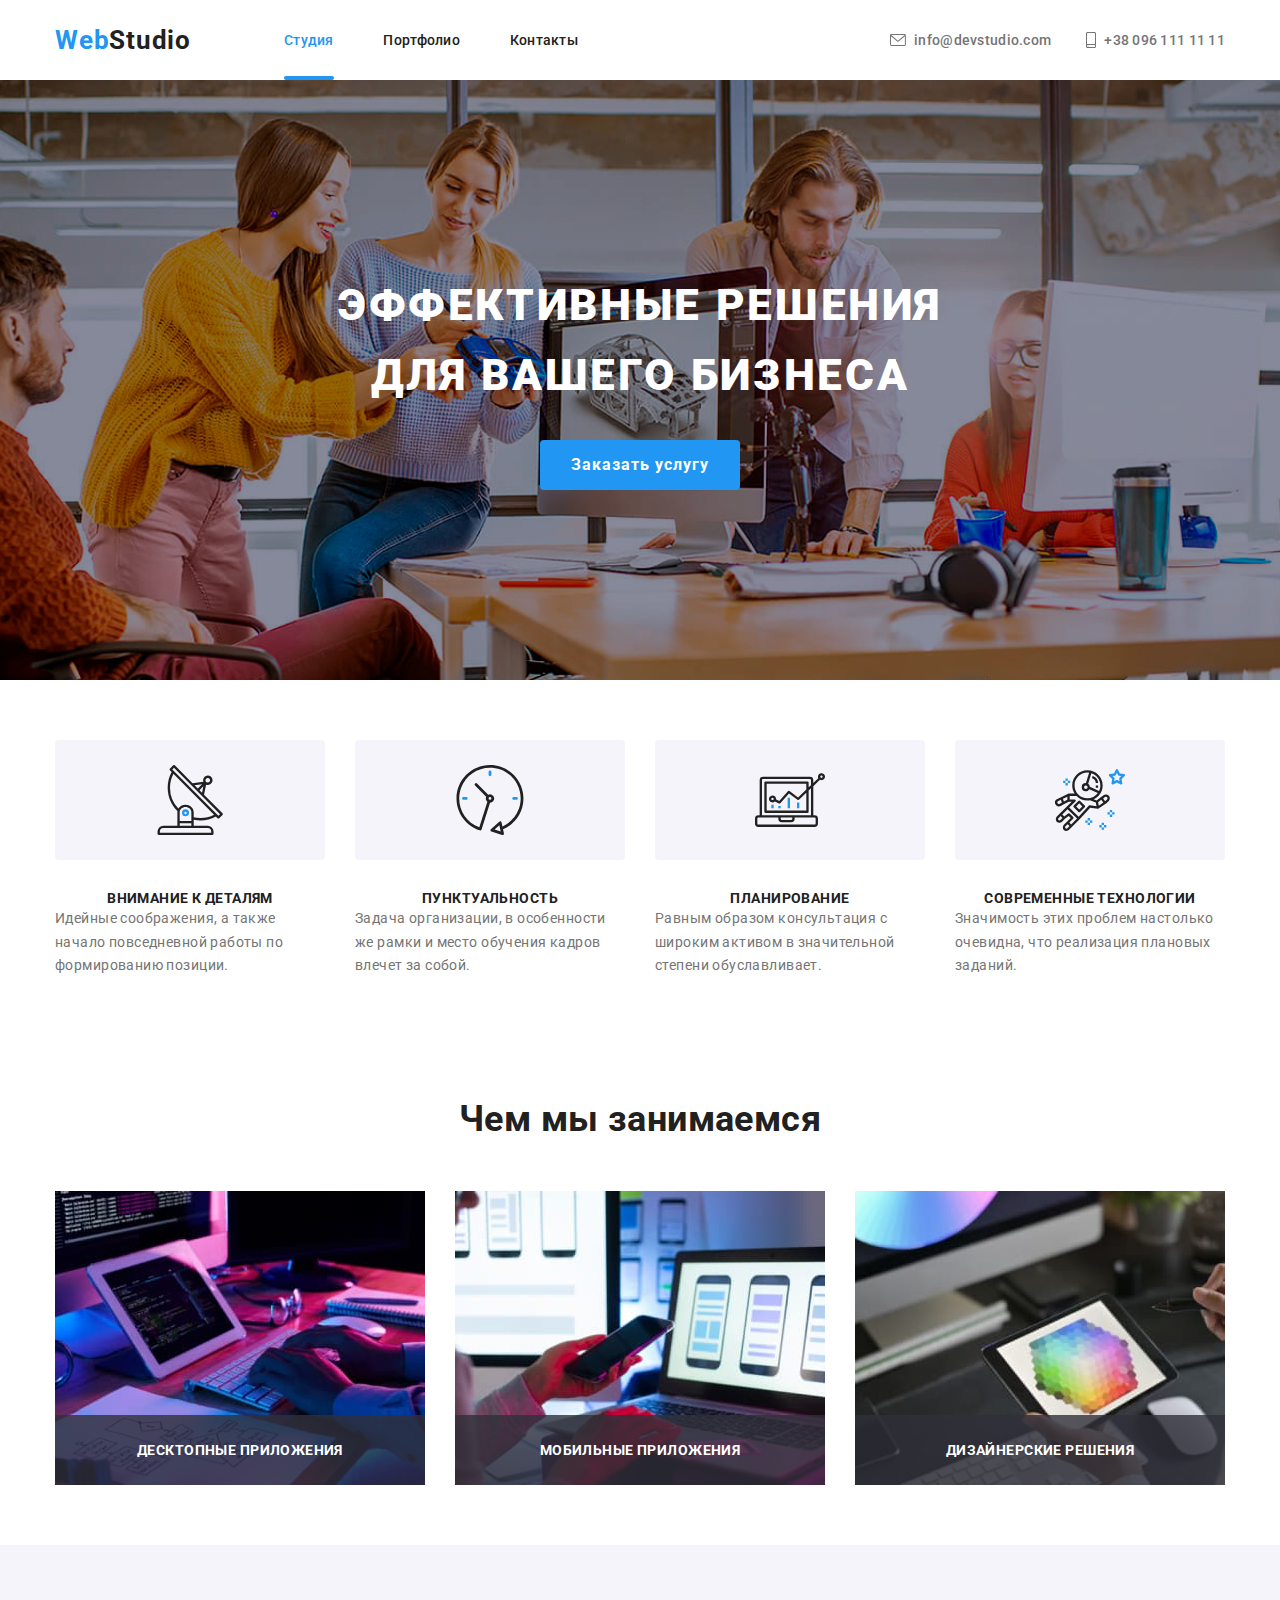
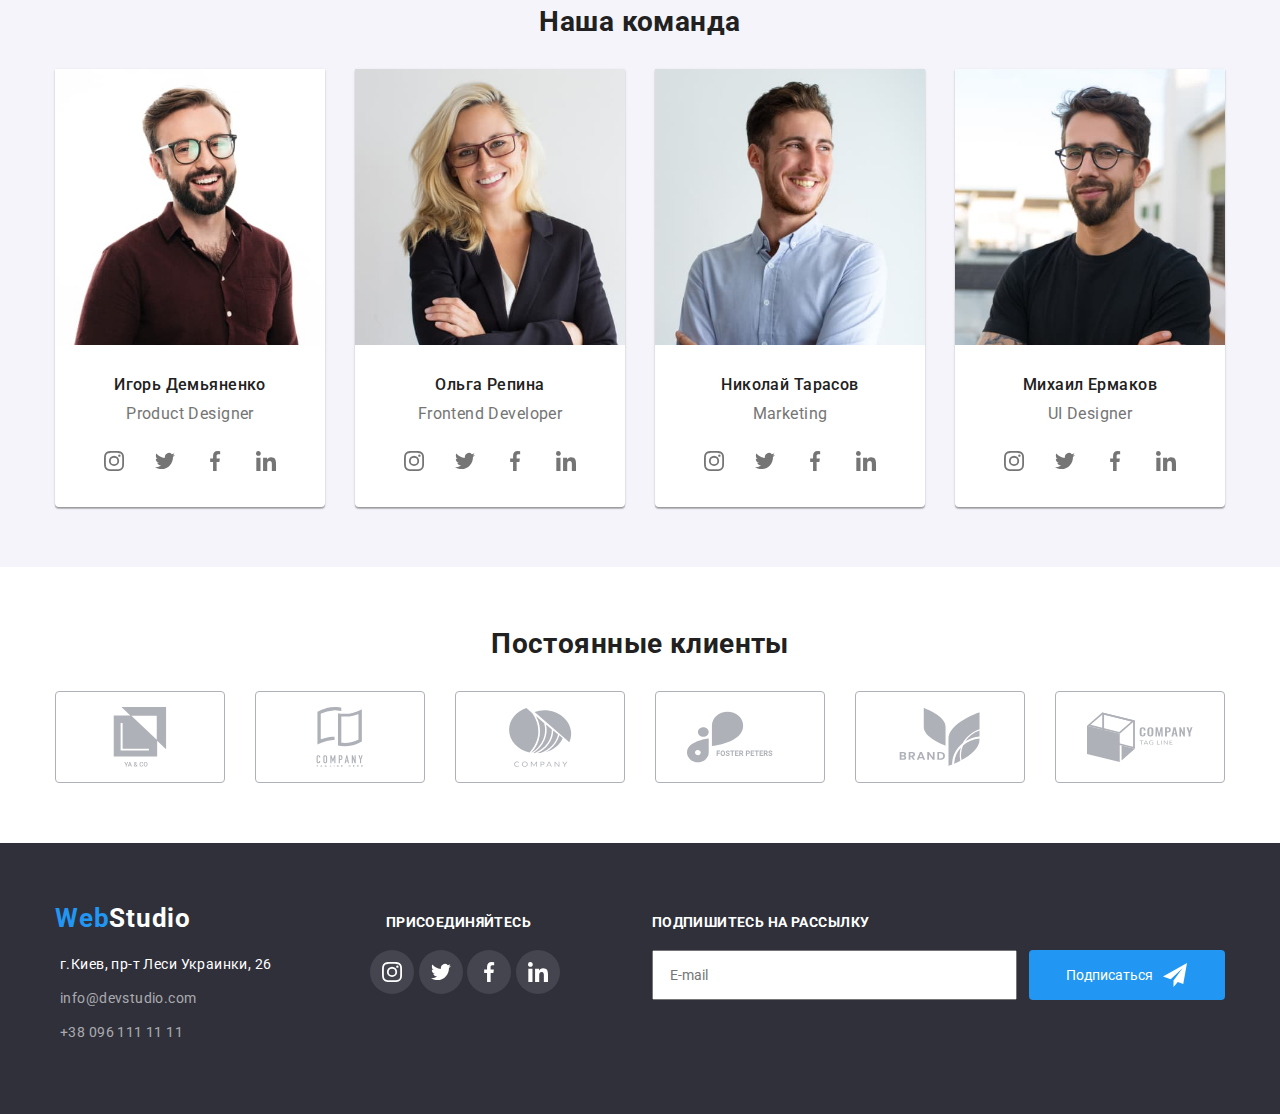
==== commit 99b255ab: "correction of remarks" ====
--- a/index.html
+++ b/index.html
@@ -47,7 +47,7 @@
                     info@devstudio.com
                   </a>
                 </li>
-                <li class="contact__item">
+                <li class="contact__item contact__item--indent">
                   <a class="contact__link" href="tel:+380961111111">
                     <svg class="contact__icon" width="10" height="16">
                       <use href="./images/icons.svg#iconsmartphone"></use>
@@ -476,7 +476,7 @@
             <div class="footer__block">
               <form class="footer__form">
                 <label for="footer__subscribe">
-                  <input class="footer__email" type="email" name="mail" id="subscribe" placeholder="E-mail">
+                  <input class="footer__email" type="email" name="mail" id="footer__subscribe" placeholder="E-mail">
                 </label>
               </form>
               <button class="button footer__button" type="submit">
--- a/css/main.min.css
+++ b/css/main.min.css
@@ -1 +1 @@
-/*! modern-normalize v1.1.0 | MIT License | https://github.com/sindresorhus/modern-normalize */*,::before,::after{-webkit-box-sizing:border-box;box-sizing:border-box}html{-moz-tab-size:4;-o-tab-size:4;tab-size:4}html{line-height:1.15;-webkit-text-size-adjust:100%}body{margin:0}body{font-family:system-ui,-apple-system,"Segoe UI",Roboto,Helvetica,Arial,sans-serif,"Apple Color Emoji","Segoe UI Emoji"}hr{height:0;color:inherit}abbr[title]{-webkit-text-decoration:underline dotted;text-decoration:underline dotted}b,strong{font-weight:bolder}code,kbd,samp,pre{font-family:ui-monospace,SFMono-Regular,Consolas,"Liberation Mono",Menlo,monospace;font-size:1em}small{font-size:80%}sub,sup{font-size:75%;line-height:0;position:relative;vertical-align:baseline}sub{bottom:-0.25em}sup{top:-0.5em}table{text-indent:0;border-color:inherit}button,input,optgroup,select,textarea{font-family:inherit;font-size:100%;line-height:1.15;margin:0}button,select{text-transform:none}button,[type=button],[type=reset],[type=submit]{-webkit-appearance:button}::-moz-focus-inner{border-style:none;padding:0}:-moz-focusring{outline:1px dotted ButtonText}:-moz-ui-invalid{box-shadow:none}legend{padding:0}progress{vertical-align:baseline}::-webkit-inner-spin-button,::-webkit-outer-spin-button{height:auto}[type=search]{-webkit-appearance:textfield;outline-offset:-2px}::-webkit-search-decoration{-webkit-appearance:none}::-webkit-file-upload-button{-webkit-appearance:button;font:inherit}summary{display:list-item}body{font-family:"Roboto",sans-serif;font-size:14px;letter-spacing:.03em;color:#757575}body.modal-open,body.menu-open{overflow:hidden}html{-webkit-box-sizing:border-box;box-sizing:border-box}*,*::before,*::after{-webkit-box-sizing:inherit;box-sizing:inherit}h1,h2,h3,p,ul{margin-top:0;margin-bottom:0}img{display:block;max-width:100%;height:auto}.section{padding:60px 0}.section--indent{margin:60px 0}.logo{font-weight:700;font-size:24px;line-height:1.17;letter-spacing:.03em;text-decoration:none;color:#212121}.logo__part{color:#2196f3}.container{padding:0 15px;max-width:1200px;margin-left:auto;margin-right:auto}.container__mobile{display:-webkit-box;display:-ms-flexbox;display:flex;-webkit-box-align:center;-ms-flex-align:center;align-items:center;height:80px}@media screen and (max-width: 480px){.container__mobile{height:60px}}.header__mobile{min-height:60px}.header__btn{display:-webkit-box;display:-ms-flexbox;display:flex;height:40px;width:40px;-webkit-box-pack:center;-ms-flex-pack:center;justify-content:center;-webkit-box-align:center;-ms-flex-align:center;align-items:center;padding:0;border:0;border-radius:50%;margin-left:auto;background-color:rgba(255,255,255,.8)}.header--border{border:1px solid #ececec}@media screen and (min-width: 481px){.header__btn{display:none}.header__social{display:none}}.menu{z-index:50;width:100%}.menu__btn{display:none}.menu__page{display:-webkit-box;display:-ms-flexbox;display:flex;-webkit-box-pack:justify;-ms-flex-pack:justify;justify-content:space-between}@media screen and (max-width: 480px){.menu{position:fixed;top:0;left:0;height:100%;background-color:rgba(0,0,0,.2);opacity:1;-webkit-transition:opacity 250ms cubic-bezier(0.4, 0, 0.2, 1);transition:opacity 250ms cubic-bezier(0.4, 0, 0.2, 1)}.menu__btn{position:absolute;right:0;top:0;display:block;-webkit-box-pack:center;-ms-flex-pack:center;justify-content:center;-webkit-box-align:center;-ms-flex-align:center;align-items:center;border:0;background:none}.menu__btn:hover{fill:#2196f3}.menu__page{position:absolute;top:0;left:0;-webkit-box-orient:vertical;-webkit-box-direction:normal;-ms-flex-direction:column;flex-direction:column;-webkit-transform:translateX(0);transform:translateX(0);height:100%;width:100%;border-radius:4px;-webkit-box-shadow:0px 1px 3px rgba(0,0,0,.12),0px 1px 1px rgba(0,0,0,.14),0px 2px 1px rgba(0,0,0,.2);box-shadow:0px 1px 3px rgba(0,0,0,.12),0px 1px 1px rgba(0,0,0,.14),0px 2px 1px rgba(0,0,0,.2);background-color:#fff;-webkit-transition:-webkit-transform 250ms cubic-bezier(0.4, 0, 0.2, 1);transition:-webkit-transform 250ms cubic-bezier(0.4, 0, 0.2, 1);transition:transform 250ms cubic-bezier(0.4, 0, 0.2, 1);transition:transform 250ms cubic-bezier(0.4, 0, 0.2, 1), -webkit-transform 250ms cubic-bezier(0.4, 0, 0.2, 1)}.menu--is-hidden{opacity:0;pointer-events:none}.menu--is-hidden .menu__page{-webkit-transform:translateX(100%);transform:translateX(100%)}}.nav{display:-webkit-box;display:-ms-flexbox;display:flex;-webkit-box-align:center;-ms-flex-align:center;align-items:center}.nav__list{display:-webkit-box;display:-ms-flexbox;display:flex;padding:0;list-style:none}.nav__link{font-weight:500;font-size:14px;line-height:1.2;letter-spacing:.02em;text-decoration:none;color:#212121;-webkit-transition:color 250ms cubic-bezier(0.4, 0, 0.2, 1);transition:color 250ms cubic-bezier(0.4, 0, 0.2, 1)}.nav__link:hover,.nav__link:focus{color:#2196f3}.nav__link--current{color:#2196f3}@media screen and (min-width: 481px){.nav__link{position:relative;padding:32px 0}.nav__link--current::after{position:absolute;left:0;bottom:0;display:block;content:"";height:4px;width:100%;border-radius:2px;background-color:#2196f3}}@media screen and (max-width: 480px){.nav{-webkit-box-orient:vertical;-webkit-box-direction:normal;-ms-flex-direction:column;flex-direction:column;-webkit-box-align:start;-ms-flex-align:start;align-items:flex-start}.nav__list{display:block;margin-left:40px;margin-top:48px;margin-bottom:40%}.nav__link{font-size:40px}.nav__list .nav__item+.nav__item{margin-top:7%}}@media screen and (min-width: 481px)and (max-width: 769px){.nav{width:100%}.nav__list{width:100%;-webkit-box-pack:space-evenly;-ms-flex-pack:space-evenly;justify-content:space-evenly}}@media screen and (min-width: 769px){.nav{margin-left:93px}.nav__list{width:294px;-webkit-box-pack:justify;-ms-flex-pack:justify;justify-content:space-between}}.contact{display:-webkit-box;display:-ms-flexbox;display:flex;-ms-flex-wrap:wrap;flex-wrap:wrap;list-style:none;margin:-5px;padding:0;-webkit-box-align:center;-ms-flex-align:center;align-items:center}.contact__item{margin:5px}.contact__link{display:-webkit-box;display:-ms-flexbox;display:flex;font-weight:500;font-size:12px;line-height:1.2;letter-spacing:.02em;color:#757575;text-decoration:none;-webkit-transition:color 250ms cubic-bezier(0.4, 0, 0.2, 1);transition:color 250ms cubic-bezier(0.4, 0, 0.2, 1)}.contact__link:hover,.contact__link:focus{color:#2196f3}.contact__icon{fill:currentColor;margin-right:8px}.contact__address{display:block;font-style:normal;margin-bottom:8px;font-size:14px;line-height:1.7;text-decoration:none;color:#fff}.contact__email{display:block;margin-bottom:8px;font-style:normal;text-decoration:none;line-height:1.7;color:rgba(255,255,255,.6)}.contact__tel{font-style:normal;text-decoration:none;line-height:1.7;color:rgba(255,255,255,.6)}@media screen and (max-width: 480px){.contact{-webkit-box-orient:vertical;-webkit-box-direction:normal;-ms-flex-direction:column;flex-direction:column;-webkit-box-align:start;-ms-flex-align:start;align-items:flex-start;margin-left:40px;margin-bottom:10%}.contact__link{font-size:24px}.contact__link--style{font-size:34px;color:#2196f3}.contact--indent{margin-bottom:32px}.contact--style{font-weight:500;font-size:34px;line-height:1.2;color:#2196f3}.contact__icon{display:none}}@media screen and (min-width: 481px){.contact__email{margin-bottom:0}.contact__address{margin-bottom:0;text-align:start}}@media screen and (min-width: 481px)and (max-width: 769px){.contact__link--ident{margin-bottom:10px}}@media screen and (min-width: 813px){.contact__link{padding:32px 0}}.social{display:-webkit-box;display:-ms-flexbox;display:flex;list-style:none;padding:0}.social--color{fill:#2196f3}.social--indent{-webkit-box-pack:center;-ms-flex-pack:center;justify-content:center;-webkit-box-align:center;-ms-flex-align:center;align-items:center;padding-bottom:24px}.social .social__item--indent+.social__item--indent{margin-left:2.5%}.social--margin{margin-left:40px}.social__link{display:-webkit-box;display:-ms-flexbox;display:flex;font-weight:500;font-size:18px;line-height:1.2;letter-spacing:.02em;text-decoration:none;border-radius:50%;-webkit-transition:color 250ms cubic-bezier(0.4, 0, 0.2, 1),background-color 250ms cubic-bezier(0.4, 0, 0.2, 1);transition:color 250ms cubic-bezier(0.4, 0, 0.2, 1),background-color 250ms cubic-bezier(0.4, 0, 0.2, 1)}.social__link:hover,.social__link:focus{color:#fff;background-color:#2196f3}.social__link--color{color:#757575}.social__link--size{height:44px;width:44px;-webkit-box-pack:center;-ms-flex-pack:center;justify-content:center;-webkit-box-align:center;-ms-flex-align:center;align-items:center}.social__link--bg{background-color:rgba(255,255,255,.1);border-radius:50%}.social__link--bg:hover{color:#fff;background-color:#2196f3}.social__item{display:-webkit-box;display:-ms-flexbox;display:flex}.social__border{margin:0 10px;display:block;height:22px;width:1px;border:1px solid rgba(33,33,33,.2)}.social__icon{fill:currentColor;height:20px;width:20px}@media screen and (max-width: 480px){.social{margin-bottom:48px;-webkit-box-pack:center;-ms-flex-pack:center;justify-content:center}.social--margin{margin-left:0}}.hero{margin-left:auto;margin-right:auto;background-color:#c4c4c4}.hero--overlay{display:block;height:400px;width:100%;background-image:-webkit-gradient(linear, left top, right top, from(rgba(47, 48, 58, 0.4)), to(rgba(47, 48, 58, 0.4))),url(.././images/mobile-hero.jpg);background-image:linear-gradient(to right, rgba(47, 48, 58, 0.4), rgba(47, 48, 58, 0.4)),url(.././images/mobile-hero.jpg);background-size:cover;background-position:50%;background-repeat:no-repeat}@media(min-device-pixel-ratio: 2),(-webkit-min-device-pixel-ratio: 2),(min-resolution: 192dpi),(min-resolution: 2dppx){.hero--overlay{background-image:url(".././images/mobile-hero@2x.jpg")}}@media(min-device-pixel-ratio: 3),(-webkit-min-device-pixel-ratio: 3),(min-resolution: 288dpi),(min-resolution: 3dppx){.hero--overlay{background-image:url(".././images/mobile-hero@3x.jpg")}}@media screen and (min-width: 481px)and (max-width: 768px){.hero{background-image:url(.././images/tablet-hero.jpg)}}@media screen and (min-width: 481px)and (max-width: 768px)and (min-device-pixel-ratio: 2),screen and (min-width: 481px)and (max-width: 768px)and (-webkit-min-device-pixel-ratio: 2),screen and (min-width: 481px)and (max-width: 768px)and (min-resolution: 192dpi),screen and (min-width: 481px)and (max-width: 768px)and (min-resolution: 2dppx){.hero--overlay{background-image:url(".././images/tablet-hero@2x.jpg")}}@media screen and (min-width: 481px)and (max-width: 768px)and (min-device-pixel-ratio: 3),screen and (min-width: 481px)and (max-width: 768px)and (-webkit-min-device-pixel-ratio: 3),screen and (min-width: 481px)and (max-width: 768px)and (min-resolution: 288dpi),screen and (min-width: 481px)and (max-width: 768px)and (min-resolution: 3dppx){.hero--overlay{background-image:url(".././images/tablet-hero@3x.jpg")}}@media screen and (min-width: 769px){.hero{height:600px;background-image:url(.././images/desktop-hero.jpg)}}@media screen and (min-width: 769px)and (min-device-pixel-ratio: 2),screen and (min-width: 769px)and (-webkit-min-device-pixel-ratio: 2),screen and (min-width: 769px)and (min-resolution: 192dpi),screen and (min-width: 769px)and (min-resolution: 2dppx){.hero--overlay{background-image:url(".././images/desktop-hero@2x.jpg")}}@media screen and (min-width: 769px)and (min-device-pixel-ratio: 3),screen and (min-width: 769px)and (-webkit-min-device-pixel-ratio: 3),screen and (min-width: 769px)and (min-resolution: 288dpi),screen and (min-width: 769px)and (min-resolution: 3dppx){.hero--overlay{background-image:url(".././images/desktop-hero@3x.jpg")}}.hero__content{display:-webkit-box;display:-ms-flexbox;display:flex;-webkit-box-orient:vertical;-webkit-box-direction:normal;-ms-flex-direction:column;flex-direction:column;-webkit-box-pack:center;-ms-flex-pack:center;justify-content:center;-webkit-box-align:center;-ms-flex-align:center;align-items:center;height:100%}.hero__title{max-width:650px;font-weight:900;font-size:26px;line-height:1.6;text-align:center;letter-spacing:.06em;text-transform:uppercase;color:#fff;margin:0 auto;margin-bottom:30px}.button{padding:0;border:0;border-radius:4px;cursor:pointer}.button--size{height:50px;width:200px}.button--color{color:#fff;background-color:#2196f3;-webkit-transition:background-color 250ms cubic-bezier(0.4, 0, 0.2, 1);transition:background-color 250ms cubic-bezier(0.4, 0, 0.2, 1)}.button--color:hover,.button--color:focus{background-color:#188ce8}.button--font{font-weight:700;font-size:16px;line-height:1.9;letter-spacing:.06em}.benefits__header{display:none}.benefits__list{display:-webkit-box;display:-ms-flexbox;display:flex;-webkit-box-pack:center;-ms-flex-pack:center;justify-content:center;-ms-flex-wrap:wrap;flex-wrap:wrap;margin:-15px;padding:0;list-style:none}.benefits__item{margin:15px;max-width:450px}.benefits__pic{display:-webkit-box;display:-ms-flexbox;display:flex;-webkit-box-pack:center;-ms-flex-pack:center;justify-content:center;-webkit-box-align:center;-ms-flex-align:center;align-items:center;height:120px;margin-bottom:30px;border-radius:4px;background-color:#f5f4fa}.benefits__title{font-weight:700;font-size:14px;line-height:1.2;text-align:center;letter-spacing:.03em;text-transform:uppercase;color:#212121}.benefits__text{font-size:14px;line-height:1.7;letter-spacing:.03em}@media screen and (min-width: 481px){.benefits__item{max-width:calc((100% - 60px)/2)}}@media screen and (min-width: 768px){.benefits__item{max-width:calc((100% - 120px)/4)}}.work{display:none;text-align:center}.work__title{margin-bottom:50px;font-weight:700;font-size:36px;line-height:1.2;color:#212121}.work__list{display:-webkit-box;display:-ms-flexbox;display:flex;-ms-flex-wrap:wrap;flex-wrap:wrap;margin:-15px;padding:0;list-style:none}.work__item{position:relative;margin:15px;height:294px;width:calc((100% - 90px)/3)}.work__text{position:absolute;left:0;bottom:0;display:-webkit-box;display:-ms-flexbox;display:flex;-webkit-box-align:center;-ms-flex-align:center;align-items:center;-webkit-box-pack:center;-ms-flex-pack:center;justify-content:center;height:70px;width:100%;font-weight:700;font-size:14px;line-height:16px;text-transform:uppercase;color:#fff;background-color:rgba(47,48,58,.8)}@media screen and (min-width: 769px){.work{display:block}}.team{background-color:#f5f4fa;text-align:center}.team__img{margin-bottom:30px}.team__title{margin-bottom:30px;font-weight:700;font-size:28px;line-height:1.2;color:#212121}.team__list{display:-webkit-box;display:-ms-flexbox;display:flex;-ms-flex-wrap:wrap;flex-wrap:wrap;-webkit-box-pack:center;-ms-flex-pack:center;justify-content:center;margin:-15px;padding:0;list-style:none}.team__item{margin:15px;max-height:622px;max-width:450px;-webkit-box-shadow:0px 1px 3px rgba(0,0,0,.12),0px 1px 1px rgba(0,0,0,.14),0px 2px 1px rgba(0,0,0,.2);box-shadow:0px 1px 3px rgba(0,0,0,.12),0px 1px 1px rgba(0,0,0,.14),0px 2px 1px rgba(0,0,0,.2);border-radius:0px 0px 4px 4px;background-color:#fff}.team__name{margin-bottom:10px;font-weight:500;font-size:16px;line-height:1.2;color:#212121}.team__position{margin-bottom:16px;font-size:16px;line-height:1.2}@media screen and (min-width: 481px)and (max-width: 768px){.team__item{max-width:calc((100% - 60px)/2)}}@media screen and (min-width: 769px){.team__item{max-width:calc((100% - 120px)/4)}}.clients__title{margin-bottom:30px;font-weight:700;font-size:28px;line-height:1.2;text-align:center;color:#212121}.clients__list{display:-webkit-box;display:-ms-flexbox;display:flex;-webkit-box-pack:center;-ms-flex-pack:center;justify-content:center;padding:0;margin:-15px;-ms-flex-wrap:wrap;flex-wrap:wrap;list-style:none}.clients__item{margin:15px;width:calc((100% - 60px)/2)}.clients__link{display:-webkit-box;display:-ms-flexbox;display:flex;height:92px;-webkit-box-pack:center;-ms-flex-pack:center;justify-content:center;-webkit-box-align:center;-ms-flex-align:center;align-items:center;border:1px solid #afb1b8;border-radius:4px;color:#afb1b8;-webkit-transition:color 250ms cubic-bezier(0.4, 0, 0.2, 1),border 250ms cubic-bezier(0.4, 0, 0.2, 1);transition:color 250ms cubic-bezier(0.4, 0, 0.2, 1),border 250ms cubic-bezier(0.4, 0, 0.2, 1)}.clients__link:hover,.clients__link:focus{color:#2196f3;border-color:#2196f3}.clients__icon{fill:currentColor}@media screen and (min-width: 480px)and (max-width: 768px){.clients__item{width:calc((100% - 90px)/3)}}@media screen and (min-width: 769px){.clients__item{width:calc((100% - 180px)/6)}}.modal{z-index:100;position:fixed;top:0;left:0;padding:93px 15px;width:100%;height:100%;background-color:rgba(0,0,0,.2);opacity:1;-webkit-transition:opacity 250ms cubic-bezier(0.4, 0, 0.2, 1);transition:opacity 250ms cubic-bezier(0.4, 0, 0.2, 1)}.modal--is-hidden{opacity:0;pointer-events:none}.modal--is-hidden .modal__page{-webkit-transform:translate(-50%, -50%) scale(0.25);transform:translate(-50%, -50%) scale(0.25)}.modal__page{position:absolute;top:50%;left:50%;height:90%;overflow-y:scroll;-webkit-transform:translate(-50%, -50%) scale(1);transform:translate(-50%, -50%) scale(1);min-height:calc(100% - 15px);min-width:85%;border-radius:4px;-webkit-box-shadow:0px 1px 3px rgba(0,0,0,.12),0px 1px 1px rgba(0,0,0,.14),0px 2px 1px rgba(0,0,0,.2);box-shadow:0px 1px 3px rgba(0,0,0,.12),0px 1px 1px rgba(0,0,0,.14),0px 2px 1px rgba(0,0,0,.2);background-color:#fff;-webkit-transition:-webkit-transform 250ms cubic-bezier(0.4, 0, 0.2, 1);transition:-webkit-transform 250ms cubic-bezier(0.4, 0, 0.2, 1);transition:transform 250ms cubic-bezier(0.4, 0, 0.2, 1);transition:transform 250ms cubic-bezier(0.4, 0, 0.2, 1), -webkit-transform 250ms cubic-bezier(0.4, 0, 0.2, 1)}.modal__btn{position:absolute;top:8px;right:8px;display:-webkit-box;display:-ms-flexbox;display:flex;-webkit-box-pack:center;-ms-flex-pack:center;justify-content:center;-webkit-box-align:center;-ms-flex-align:center;align-items:center;height:32px;width:32px;color:#212121;border-radius:50%;border:1px solid rgba(0,0,0,.1);background-color:#fff}.modal__btn svg{fill:currentColor;-ms-flex-negative:0;flex-shrink:0}.modal__content{text-align:center;padding:40px}.modal__title{display:inline-block;margin-bottom:12px;font-weight:700;font-size:20px;line-height:1.5;color:#212121}.modal__field{display:-webkit-box;display:-ms-flexbox;display:flex;-webkit-box-orient:vertical;-webkit-box-direction:normal;-ms-flex-direction:column;flex-direction:column;-webkit-box-pack:center;-ms-flex-pack:center;justify-content:center}.modal__label{position:relative;display:-webkit-box;display:-ms-flexbox;display:flex;-webkit-box-orient:vertical;-webkit-box-direction:normal;-ms-flex-direction:column;flex-direction:column;text-align:start;margin-top:10px;margin-bottom:4px;font-size:12px;line-height:14px;letter-spacing:.1px}.modal__input{margin-top:4px;padding-left:42px;width:auto;height:40px;border:1px solid rgba(33,33,33,.2);outline:0;border-radius:4px;-webkit-transition:border 250ms cubic-bezier(0.4, 0, 0.2, 1);transition:border 250ms cubic-bezier(0.4, 0, 0.2, 1)}.modal__input:focus-within{border-color:#2196f3}.modal__input:focus-within+.modal__icon{color:#2196f3}.modal__icon{position:absolute;left:12px;top:50%;fill:currentColor;-webkit-transition:color 250ms cubic-bezier(0.4, 0, 0.2, 1);transition:color 250ms cubic-bezier(0.4, 0, 0.2, 1)}.modal__textarea{padding:12px 16px;height:120px;margin-top:4px;margin-bottom:20px;border:1px solid rgba(33,33,33,.2);outline:0;border-radius:4px;resize:none;-webkit-transition:border 250ms cubic-bezier(0.4, 0, 0.2, 1);transition:border 250ms cubic-bezier(0.4, 0, 0.2, 1)}.modal__textarea:focus-within{border-color:#2196f3}.modal__contract{margin-left:3px;color:#2196f3}.modal__button{margin-left:auto;margin-right:auto}.modal__policy{position:absolute;width:1px;height:1px;margin:-1px;border:0;padding:0;clip:rect(0 0 0 0);overflow:hidden}.modal__checkbox{display:-webkit-box;display:-ms-flexbox;display:flex;-webkit-box-pack:center;-ms-flex-pack:center;justify-content:center;-webkit-box-align:center;-ms-flex-align:center;align-items:center;margin-bottom:31px;font-weight:400;font-size:12px;line-height:1.2;letter-spacing:.03em}.modal__policy:checked+.modal__accept{border-color:#2196f3;background-image:url(./../images/check.svg);background-size:contain;background-color:#2196f3;background-origin:border-box}.modal__accept{margin-right:8px;min-height:15px;min-width:16px;border-radius:4px;border:2px solid #212121;-webkit-transition:border 250ms cubic-bezier(0.4, 0, 0.2, 1),background-color 250ms cubic-bezier(0.4, 0, 0.2, 1);transition:border 250ms cubic-bezier(0.4, 0, 0.2, 1),background-color 250ms cubic-bezier(0.4, 0, 0.2, 1)}.footer{background-color:#2f303a;text-align:center}.footer__container{padding:60px 15px}.footer__logo{display:block;margin-bottom:20px;color:#fff}.footer__contact{-webkit-box-orient:vertical;-webkit-box-direction:normal;-ms-flex-direction:column;flex-direction:column;padding:0;text-decoration:none;-webkit-box-align:center;-ms-flex-align:center;align-items:center;margin-left:0}.footer__title{margin-bottom:20px;font-weight:700;font-size:14px;line-height:16px;letter-spacing:.03em;text-transform:uppercase;color:#fff}.footer__social{display:-webkit-box;display:-ms-flexbox;display:flex;-webkit-box-orient:vertical;-webkit-box-direction:normal;-ms-flex-direction:column;flex-direction:column;-webkit-box-align:center;-ms-flex-align:center;align-items:center;margin-bottom:60px}.footer__form{-webkit-box-orient:vertical;-webkit-box-direction:normal;-ms-flex-direction:column;flex-direction:column;-webkit-box-align:center;-ms-flex-align:center;align-items:center;width:100%}.footer__email{height:50px;width:100%;margin-bottom:20px}.footer__button{display:-webkit-box;display:-ms-flexbox;display:flex;-webkit-box-pack:center;-ms-flex-pack:center;justify-content:center;-webkit-box-align:center;-ms-flex-align:center;align-items:center;height:50px;width:200px;color:#fff;background-color:#2196f3}.footer__icon{fill:currentColor;margin-left:10px}.footer__block{display:-webkit-box;display:-ms-flexbox;display:flex;-webkit-box-orient:vertical;-webkit-box-direction:normal;-ms-flex-direction:column;flex-direction:column;-webkit-box-pack:center;-ms-flex-pack:center;justify-content:center;-webkit-box-align:center;-ms-flex-align:center;align-items:center}.footer__link{color:#fff}.footer__link:hover,.footer__link:focus{background-color:#2196f3}@media screen and (min-width: 481px)and (max-width: 768px){.footer__email{width:450px}.footer--flex{display:-webkit-box;display:-ms-flexbox;display:flex;-webkit-box-align:baseline;-ms-flex-align:baseline;align-items:baseline;-webkit-box-pack:center;-ms-flex-pack:center;justify-content:center}.footer__social{margin-left:22%}}@media screen and (min-width: 769px){.footer__container{display:-webkit-box;display:-ms-flexbox;display:flex;-webkit-box-align:baseline;-ms-flex-align:baseline;align-items:baseline;-webkit-box-pack:justify;-ms-flex-pack:justify;justify-content:space-between}.footer__title{text-align:left}.footer__mailing{width:49%}.footer__form{display:inline;-webkit-box-align:baseline;-ms-flex-align:baseline;align-items:baseline;width:65%;-webkit-box-pack:justify;-ms-flex-pack:justify;justify-content:space-between}.footer--flex{display:-webkit-box;display:-ms-flexbox;display:flex;-webkit-box-orient:horizontal;-webkit-box-direction:normal;-ms-flex-direction:row;flex-direction:row;-webkit-box-align:baseline;-ms-flex-align:baseline;align-items:baseline;-webkit-box-pack:justify;-ms-flex-pack:justify;justify-content:space-between;width:42%}.footer__contact{-webkit-box-align:start;-ms-flex-align:start;align-items:flex-start}.footer__subscribe{display:block;width:350px}.footer__email{width:100%;resize:vertical}.footer__button{margin-left:12px}.footer__block{-webkit-box-orient:horizontal;-webkit-box-direction:normal;-ms-flex-direction:row;flex-direction:row;-webkit-box-align:baseline;-ms-flex-align:baseline;align-items:baseline;-webkit-box-pack:justify;-ms-flex-pack:justify;justify-content:space-between}}.portfolio__list{display:-webkit-box;display:-ms-flexbox;display:flex;-ms-flex-wrap:wrap;flex-wrap:wrap;-webkit-box-pack:center;-ms-flex-pack:center;justify-content:center;padding:0;margin:-15px;margin-bottom:40px;list-style:none}.portfolio__item{margin:7px 15px}.portfolio__button{-webkit-transition:color 250ms cubic-bezier(0.4, 0, 0.2, 1),background-color 250ms cubic-bezier(0.4, 0, 0.2, 1),-webkit-box-shadow 250ms cubic-bezier(0.4, 0, 0.2, 1);transition:color 250ms cubic-bezier(0.4, 0, 0.2, 1),background-color 250ms cubic-bezier(0.4, 0, 0.2, 1),-webkit-box-shadow 250ms cubic-bezier(0.4, 0, 0.2, 1);transition:color 250ms cubic-bezier(0.4, 0, 0.2, 1),background-color 250ms cubic-bezier(0.4, 0, 0.2, 1),box-shadow 250ms cubic-bezier(0.4, 0, 0.2, 1);transition:color 250ms cubic-bezier(0.4, 0, 0.2, 1),background-color 250ms cubic-bezier(0.4, 0, 0.2, 1),box-shadow 250ms cubic-bezier(0.4, 0, 0.2, 1),-webkit-box-shadow 250ms cubic-bezier(0.4, 0, 0.2, 1)}.portfolio__button--current{background-color:#2196f3;color:#fff;-webkit-box-shadow:0px 3px 1px rgba(0,0,0,.1),0px 1px 2px rgba(0,0,0,.08),0px 2px 2px rgba(0,0,0,.12);box-shadow:0px 3px 1px rgba(0,0,0,.1),0px 1px 2px rgba(0,0,0,.08),0px 2px 2px rgba(0,0,0,.12)}.portfolio__button:hover,.portfolio__button:focus{background-color:#2196f3;color:#fff;-webkit-box-shadow:0px 3px 1px rgba(0,0,0,.1),0px 1px 2px rgba(0,0,0,.08),0px 2px 2px rgba(0,0,0,.12);box-shadow:0px 3px 1px rgba(0,0,0,.1),0px 1px 2px rgba(0,0,0,.08),0px 2px 2px rgba(0,0,0,.12)}.portfolio__button--text{padding:6px 22px;font-weight:500;font-size:16px;line-height:26px}.project{padding:0;margin:-15px;display:-webkit-box;display:-ms-flexbox;display:flex;-ms-flex-wrap:wrap;flex-wrap:wrap;-webkit-box-align:center;-ms-flex-align:center;align-items:center;-webkit-box-pack:center;-ms-flex-pack:center;justify-content:center}.project__item{margin:15px;max-height:404px;max-width:370px;border:1px solid #eee;list-style:none;cursor:pointer;-webkit-transition:-webkit-box-shadow 250ms cubic-bezier(0.4, 0, 0.2, 1);transition:-webkit-box-shadow 250ms cubic-bezier(0.4, 0, 0.2, 1);transition:box-shadow 250ms cubic-bezier(0.4, 0, 0.2, 1);transition:box-shadow 250ms cubic-bezier(0.4, 0, 0.2, 1), -webkit-box-shadow 250ms cubic-bezier(0.4, 0, 0.2, 1)}.project__item:hover,.project__item:focus{-webkit-box-shadow:0px 1px 1px rgba(0,0,0,.12),0px 4px 4px rgba(0,0,0,.06),1px 4px 6px rgba(0,0,0,.16);box-shadow:0px 1px 1px rgba(0,0,0,.12),0px 4px 4px rgba(0,0,0,.06),1px 4px 6px rgba(0,0,0,.16);opacity:1}.project__img{position:relative;overflow:hidden}.project__img>img{display:block;-o-object-fit:contain;object-fit:contain}.project__img:hover .project__info{-webkit-transform:translateY(calc(100% - 294px));transform:translateY(calc(100% - 294px))}.project__info{position:absolute;pointer-events:none;top:0;left:0;height:294px;width:100%;padding:63px 24px;font-size:18px;line-height:1.56;color:#fff;background-color:rgba(33,150,243,.9);-webkit-transform:translateY(100%);transform:translateY(100%);-webkit-transition:opacity 250ms cubic-bezier(0.4, 0, 0.2, 1),-webkit-transform 250ms cubic-bezier(0.4, 0, 0.2, 1);transition:opacity 250ms cubic-bezier(0.4, 0, 0.2, 1),-webkit-transform 250ms cubic-bezier(0.4, 0, 0.2, 1);transition:transform 250ms cubic-bezier(0.4, 0, 0.2, 1),opacity 250ms cubic-bezier(0.4, 0, 0.2, 1);transition:transform 250ms cubic-bezier(0.4, 0, 0.2, 1),opacity 250ms cubic-bezier(0.4, 0, 0.2, 1),-webkit-transform 250ms cubic-bezier(0.4, 0, 0.2, 1)}.project__card{display:-webkit-box;display:-ms-flexbox;display:flex;-webkit-box-orient:vertical;-webkit-box-direction:normal;-ms-flex-direction:column;flex-direction:column;min-height:110px;-webkit-box-pack:center;-ms-flex-pack:center;justify-content:center;padding-left:7%}.project__name{display:block;margin-bottom:4px;font-weight:700;font-size:18px;line-height:2;letter-spacing:.06em;color:#212121}@media screen and (min-width: 481px)and (max-width: 768px){.project__item{width:calc((100% - 60px)/2)}}@media screen and (min-width: 769px){.project__item{width:calc((100% - 90px)/3)}}/*# sourceMappingURL=main.min.css.map */+/*! modern-normalize v1.1.0 | MIT License | https://github.com/sindresorhus/modern-normalize */*,::before,::after{-webkit-box-sizing:border-box;box-sizing:border-box}html{-moz-tab-size:4;-o-tab-size:4;tab-size:4}html{line-height:1.15;-webkit-text-size-adjust:100%}body{margin:0}body{font-family:system-ui,-apple-system,"Segoe UI",Roboto,Helvetica,Arial,sans-serif,"Apple Color Emoji","Segoe UI Emoji"}hr{height:0;color:inherit}abbr[title]{-webkit-text-decoration:underline dotted;text-decoration:underline dotted}b,strong{font-weight:bolder}code,kbd,samp,pre{font-family:ui-monospace,SFMono-Regular,Consolas,"Liberation Mono",Menlo,monospace;font-size:1em}small{font-size:80%}sub,sup{font-size:75%;line-height:0;position:relative;vertical-align:baseline}sub{bottom:-0.25em}sup{top:-0.5em}table{text-indent:0;border-color:inherit}button,input,optgroup,select,textarea{font-family:inherit;font-size:100%;line-height:1.15;margin:0}button,select{text-transform:none}button,[type=button],[type=reset],[type=submit]{-webkit-appearance:button}::-moz-focus-inner{border-style:none;padding:0}:-moz-focusring{outline:1px dotted ButtonText}:-moz-ui-invalid{box-shadow:none}legend{padding:0}progress{vertical-align:baseline}::-webkit-inner-spin-button,::-webkit-outer-spin-button{height:auto}[type=search]{-webkit-appearance:textfield;outline-offset:-2px}::-webkit-search-decoration{-webkit-appearance:none}::-webkit-file-upload-button{-webkit-appearance:button;font:inherit}summary{display:list-item}body{font-family:"Roboto",sans-serif;font-size:14px;letter-spacing:.03em;color:#757575}body.modal-open,body.menu-open{overflow:hidden}html{-webkit-box-sizing:border-box;box-sizing:border-box}*,*::before,*::after{-webkit-box-sizing:inherit;box-sizing:inherit}h1,h2,h3,p,ul{margin-top:0;margin-bottom:0}img{display:block;max-width:100%;height:auto}.section{padding:60px 0}.section--indent{margin:60px 0}.logo{font-weight:700;font-size:24px;line-height:1.17;letter-spacing:.03em;text-decoration:none;color:#212121}.logo__part{color:#2196f3}@media screen and (min-width: 769px){.logo{font-size:26px}}.container{padding:0 15px;max-width:1200px;margin-left:auto;margin-right:auto}.container__mobile{display:-webkit-box;display:-ms-flexbox;display:flex;-webkit-box-align:center;-ms-flex-align:center;align-items:center;height:80px}@media screen and (max-width: 480px){.container__mobile{height:60px}}.header__mobile{min-height:60px}.header__btn{display:-webkit-box;display:-ms-flexbox;display:flex;height:40px;width:40px;-webkit-box-pack:center;-ms-flex-pack:center;justify-content:center;-webkit-box-align:center;-ms-flex-align:center;align-items:center;padding:0;border:0;border-radius:50%;margin-left:auto;background-color:rgba(255,255,255,.8)}.header--border{border:1px solid #ececec}@media screen and (min-width: 481px){.header__btn{display:none}.header__social{display:none}}.menu{z-index:50;width:100%}.menu__btn{display:none}.menu__page{display:-webkit-box;display:-ms-flexbox;display:flex;-webkit-box-pack:justify;-ms-flex-pack:justify;justify-content:space-between}@media screen and (max-width: 480px){.menu{position:fixed;top:0;left:0;height:100%;background-color:rgba(0,0,0,.2);opacity:1;-webkit-transition:opacity 250ms cubic-bezier(0.4, 0, 0.2, 1);transition:opacity 250ms cubic-bezier(0.4, 0, 0.2, 1)}.menu__btn{position:absolute;right:0;top:0;display:block;-webkit-box-pack:center;-ms-flex-pack:center;justify-content:center;-webkit-box-align:center;-ms-flex-align:center;align-items:center;border:0;background:none}.menu__btn:hover{fill:#2196f3}.menu__page{position:absolute;top:0;left:0;-webkit-box-orient:vertical;-webkit-box-direction:normal;-ms-flex-direction:column;flex-direction:column;-webkit-transform:translateX(0);transform:translateX(0);height:100%;width:100%;border-radius:4px;-webkit-box-shadow:0px 1px 3px rgba(0,0,0,.12),0px 1px 1px rgba(0,0,0,.14),0px 2px 1px rgba(0,0,0,.2);box-shadow:0px 1px 3px rgba(0,0,0,.12),0px 1px 1px rgba(0,0,0,.14),0px 2px 1px rgba(0,0,0,.2);background-color:#fff;-webkit-transition:-webkit-transform 250ms cubic-bezier(0.4, 0, 0.2, 1);transition:-webkit-transform 250ms cubic-bezier(0.4, 0, 0.2, 1);transition:transform 250ms cubic-bezier(0.4, 0, 0.2, 1);transition:transform 250ms cubic-bezier(0.4, 0, 0.2, 1), -webkit-transform 250ms cubic-bezier(0.4, 0, 0.2, 1)}.menu--is-hidden{opacity:0;pointer-events:none}.menu--is-hidden .menu__page{-webkit-transform:translateX(100%);transform:translateX(100%)}}.nav{display:-webkit-box;display:-ms-flexbox;display:flex;-webkit-box-align:center;-ms-flex-align:center;align-items:center}.nav__list{display:-webkit-box;display:-ms-flexbox;display:flex;padding:0;list-style:none}.nav__link{font-weight:500;font-size:14px;line-height:1.2;letter-spacing:.02em;text-decoration:none;color:#212121;-webkit-transition:color 250ms cubic-bezier(0.4, 0, 0.2, 1);transition:color 250ms cubic-bezier(0.4, 0, 0.2, 1)}.nav__link:hover,.nav__link:focus{color:#2196f3}.nav__link--current{color:#2196f3}@media screen and (min-width: 481px){.nav__link{position:relative;padding:32px 0}.nav__link--current::after{position:absolute;left:0;bottom:0;display:block;content:"";height:4px;width:100%;border-radius:2px;background-color:#2196f3}}@media screen and (max-width: 480px){.nav{-webkit-box-orient:vertical;-webkit-box-direction:normal;-ms-flex-direction:column;flex-direction:column;-webkit-box-align:start;-ms-flex-align:start;align-items:flex-start}.nav__list{display:block;margin-left:40px;margin-top:48px;margin-bottom:40%}.nav__link{font-size:40px}.nav__list .nav__item+.nav__item{margin-top:7%}}@media screen and (min-width: 481px)and (max-width: 769px){.nav{width:100%}.nav__list{width:100%;-webkit-box-pack:space-evenly;-ms-flex-pack:space-evenly;justify-content:space-evenly}}@media screen and (min-width: 769px){.nav{margin-left:93px}.nav__list{width:294px;-webkit-box-pack:justify;-ms-flex-pack:justify;justify-content:space-between}}.contact{display:-webkit-box;display:-ms-flexbox;display:flex;-ms-flex-wrap:wrap;flex-wrap:wrap;list-style:none;margin:-5px;padding:0;-webkit-box-align:center;-ms-flex-align:center;align-items:center}.contact__item{margin:5px}.contact__link{display:-webkit-box;display:-ms-flexbox;display:flex;font-weight:500;font-size:12px;line-height:1.2;letter-spacing:.02em;color:#757575;text-decoration:none;-webkit-box-align:center;-ms-flex-align:center;align-items:center;-webkit-transition:color 250ms cubic-bezier(0.4, 0, 0.2, 1);transition:color 250ms cubic-bezier(0.4, 0, 0.2, 1)}.contact__link:hover,.contact__link:focus{color:#2196f3}.contact__icon{fill:currentColor;margin-right:8px}.contact__address{display:block;font-style:normal;margin-bottom:8px;font-size:14px;line-height:1.7;text-decoration:none;color:#fff}.contact__email{display:block;margin-bottom:8px;font-style:normal;text-decoration:none;line-height:1.7;color:rgba(255,255,255,.6)}.contact__tel{font-style:normal;text-decoration:none;line-height:1.7;color:rgba(255,255,255,.6)}@media screen and (max-width: 480px){.contact{-webkit-box-orient:vertical;-webkit-box-direction:normal;-ms-flex-direction:column;flex-direction:column;-webkit-box-align:start;-ms-flex-align:start;align-items:flex-start;margin-left:40px;margin-bottom:10%}.contact__link{font-size:24px}.contact__link--style{font-size:34px;color:#2196f3}.contact--indent{margin-bottom:32px}.contact--style{font-weight:500;font-size:34px;line-height:1.2;color:#2196f3}.contact__icon{display:none}}@media screen and (min-width: 481px){.contact__email{margin-bottom:0}.contact__address{margin-bottom:0;text-align:start}}@media screen and (min-width: 481px)and (max-width: 769px){.contact__link--ident{margin-bottom:10px}}@media screen and (min-width: 813px){.contact__link{font-size:14px;padding:32px 0}.contact__item--indent{margin-left:30px}}.social{display:-webkit-box;display:-ms-flexbox;display:flex;list-style:none;padding:0}.social--color{fill:#2196f3}.social--indent{-webkit-box-pack:center;-ms-flex-pack:center;justify-content:center;-webkit-box-align:center;-ms-flex-align:center;align-items:center;padding-bottom:24px}.social .social__item--indent+.social__item--indent{margin-left:2.5%}.social--margin{margin-left:40px}.social__link{display:-webkit-box;display:-ms-flexbox;display:flex;font-weight:500;font-size:18px;line-height:1.2;letter-spacing:.02em;text-decoration:none;border-radius:50%;-webkit-transition:color 250ms cubic-bezier(0.4, 0, 0.2, 1),background-color 250ms cubic-bezier(0.4, 0, 0.2, 1);transition:color 250ms cubic-bezier(0.4, 0, 0.2, 1),background-color 250ms cubic-bezier(0.4, 0, 0.2, 1)}.social__link:hover,.social__link:focus{color:#fff;background-color:#2196f3}.social__link--color{color:#757575}.social__link--size{height:44px;width:44px;-webkit-box-pack:center;-ms-flex-pack:center;justify-content:center;-webkit-box-align:center;-ms-flex-align:center;align-items:center}.social__link--bg{background-color:rgba(255,255,255,.1);border-radius:50%}.social__link--bg:hover{color:#fff;background-color:#2196f3}.social__item{display:-webkit-box;display:-ms-flexbox;display:flex}.social__border{margin:0 10px;display:block;height:22px;width:1px;border:1px solid rgba(33,33,33,.2)}.social__icon{fill:currentColor;height:20px;width:20px}@media screen and (max-width: 480px){.social{margin-bottom:48px;-webkit-box-pack:center;-ms-flex-pack:center;justify-content:center}.social--margin{margin-left:0}}.hero{margin-left:auto;margin-right:auto;background-color:#c4c4c4}.hero--overlay{display:block;height:400px;width:100%;background-image:-webkit-gradient(linear, left top, right top, from(rgba(47, 48, 58, 0.4)), to(rgba(47, 48, 58, 0.4))),url(.././images/mobile-hero.jpg);background-image:linear-gradient(to right, rgba(47, 48, 58, 0.4), rgba(47, 48, 58, 0.4)),url(.././images/mobile-hero.jpg);background-size:cover;background-position:50%;background-repeat:no-repeat}@media(min-device-pixel-ratio: 2),(-webkit-min-device-pixel-ratio: 2),(min-resolution: 192dpi),(min-resolution: 2dppx){.hero--overlay{background-image:url(".././images/mobile-hero@2x.jpg")}}@media(min-device-pixel-ratio: 3),(-webkit-min-device-pixel-ratio: 3),(min-resolution: 288dpi),(min-resolution: 3dppx){.hero--overlay{background-image:url(".././images/mobile-hero@3x.jpg")}}@media screen and (min-width: 481px)and (max-width: 768px){.hero{background-image:url(.././images/tablet-hero.jpg)}}@media screen and (min-width: 481px)and (max-width: 768px)and (min-device-pixel-ratio: 2),screen and (min-width: 481px)and (max-width: 768px)and (-webkit-min-device-pixel-ratio: 2),screen and (min-width: 481px)and (max-width: 768px)and (min-resolution: 192dpi),screen and (min-width: 481px)and (max-width: 768px)and (min-resolution: 2dppx){.hero--overlay{background-image:url(".././images/tablet-hero@2x.jpg")}}@media screen and (min-width: 481px)and (max-width: 768px)and (min-device-pixel-ratio: 3),screen and (min-width: 481px)and (max-width: 768px)and (-webkit-min-device-pixel-ratio: 3),screen and (min-width: 481px)and (max-width: 768px)and (min-resolution: 288dpi),screen and (min-width: 481px)and (max-width: 768px)and (min-resolution: 3dppx){.hero--overlay{background-image:url(".././images/tablet-hero@3x.jpg")}}@media screen and (min-width: 769px){.hero{height:600px;background-image:url(.././images/desktop-hero.jpg)}}@media screen and (min-width: 769px)and (min-device-pixel-ratio: 2),screen and (min-width: 769px)and (-webkit-min-device-pixel-ratio: 2),screen and (min-width: 769px)and (min-resolution: 192dpi),screen and (min-width: 769px)and (min-resolution: 2dppx){.hero--overlay{background-image:url(".././images/desktop-hero@2x.jpg")}}@media screen and (min-width: 769px)and (min-device-pixel-ratio: 3),screen and (min-width: 769px)and (-webkit-min-device-pixel-ratio: 3),screen and (min-width: 769px)and (min-resolution: 288dpi),screen and (min-width: 769px)and (min-resolution: 3dppx){.hero--overlay{background-image:url(".././images/desktop-hero@3x.jpg")}}.hero__content{display:-webkit-box;display:-ms-flexbox;display:flex;-webkit-box-orient:vertical;-webkit-box-direction:normal;-ms-flex-direction:column;flex-direction:column;-webkit-box-pack:center;-ms-flex-pack:center;justify-content:center;-webkit-box-align:center;-ms-flex-align:center;align-items:center;height:100%}.hero__title{max-width:650px;font-weight:900;font-size:26px;line-height:1.6;text-align:center;letter-spacing:.06em;text-transform:uppercase;color:#fff;margin:0 auto;margin-bottom:30px}@media screen and (min-width: 769px){.hero__title{font-size:44px}}.button{padding:0;border:0;border-radius:4px;cursor:pointer}.button--size{height:50px;width:200px}.button--color{color:#fff;background-color:#2196f3;-webkit-transition:background-color 250ms cubic-bezier(0.4, 0, 0.2, 1);transition:background-color 250ms cubic-bezier(0.4, 0, 0.2, 1)}.button--color:hover,.button--color:focus{background-color:#188ce8}.button--font{font-weight:700;font-size:16px;line-height:1.9;letter-spacing:.06em}.benefits__header{display:none}.benefits__list{display:-webkit-box;display:-ms-flexbox;display:flex;-webkit-box-pack:center;-ms-flex-pack:center;justify-content:center;-ms-flex-wrap:wrap;flex-wrap:wrap;margin:-15px;padding:0;list-style:none}.benefits__item{margin:15px;max-width:450px}.benefits__pic{display:-webkit-box;display:-ms-flexbox;display:flex;-webkit-box-pack:center;-ms-flex-pack:center;justify-content:center;-webkit-box-align:center;-ms-flex-align:center;align-items:center;height:120px;margin-bottom:30px;border-radius:4px;background-color:#f5f4fa}.benefits__title{font-weight:700;font-size:14px;line-height:1.2;text-align:center;letter-spacing:.03em;text-transform:uppercase;color:#212121}.benefits__text{font-size:14px;line-height:1.7;letter-spacing:.03em}@media screen and (min-width: 481px){.benefits__item{max-width:calc((100% - 60px)/2)}}@media screen and (min-width: 769px){.benefits__item{max-width:calc((100% - 120px)/4)}}.work{display:none;text-align:center}.work__title{margin-bottom:50px;font-weight:700;font-size:36px;line-height:1.2;color:#212121}.work__list{display:-webkit-box;display:-ms-flexbox;display:flex;-ms-flex-wrap:wrap;flex-wrap:wrap;margin:-15px;padding:0;list-style:none}.work__item{position:relative;margin:15px}.work__text{position:absolute;left:0;bottom:0;display:-webkit-box;display:-ms-flexbox;display:flex;-webkit-box-align:center;-ms-flex-align:center;align-items:center;-webkit-box-pack:center;-ms-flex-pack:center;justify-content:center;height:70px;width:100%;font-weight:700;font-size:14px;line-height:16px;text-transform:uppercase;color:#fff;background-color:rgba(47,48,58,.8)}@media screen and (min-width: 769px){.work{display:block}}.team{background-color:#f5f4fa;text-align:center}.team__img{margin-bottom:30px}.team__title{margin-bottom:30px;font-weight:700;font-size:28px;line-height:1.2;color:#212121}.team__list{display:-webkit-box;display:-ms-flexbox;display:flex;-ms-flex-wrap:wrap;flex-wrap:wrap;-webkit-box-pack:center;-ms-flex-pack:center;justify-content:center;margin:-15px;padding:0;list-style:none}.team__item{margin:15px;max-height:622px;max-width:450px;-webkit-box-shadow:0px 1px 3px rgba(0,0,0,.12),0px 1px 1px rgba(0,0,0,.14),0px 2px 1px rgba(0,0,0,.2);box-shadow:0px 1px 3px rgba(0,0,0,.12),0px 1px 1px rgba(0,0,0,.14),0px 2px 1px rgba(0,0,0,.2);border-radius:0px 0px 4px 4px;background-color:#fff}.team__name{margin-bottom:10px;font-weight:500;font-size:16px;line-height:1.2;color:#212121}.team__position{margin-bottom:16px;font-size:16px;line-height:1.2}@media screen and (min-width: 481px)and (max-width: 768px){.team__item{max-width:calc((100% - 60px)/2)}}@media screen and (min-width: 769px){.team__item{max-width:calc((100% - 120px)/4)}}.clients__title{margin-bottom:30px;font-weight:700;font-size:28px;line-height:1.2;text-align:center;color:#212121}.clients__list{display:-webkit-box;display:-ms-flexbox;display:flex;-webkit-box-pack:center;-ms-flex-pack:center;justify-content:center;padding:0;margin:-15px;-ms-flex-wrap:wrap;flex-wrap:wrap;list-style:none}.clients__item{margin:15px;width:calc((100% - 60px)/2)}.clients__link{display:-webkit-box;display:-ms-flexbox;display:flex;height:92px;-webkit-box-pack:center;-ms-flex-pack:center;justify-content:center;-webkit-box-align:center;-ms-flex-align:center;align-items:center;border:1px solid #afb1b8;border-radius:4px;color:#afb1b8;-webkit-transition:color 250ms cubic-bezier(0.4, 0, 0.2, 1),border 250ms cubic-bezier(0.4, 0, 0.2, 1);transition:color 250ms cubic-bezier(0.4, 0, 0.2, 1),border 250ms cubic-bezier(0.4, 0, 0.2, 1)}.clients__link:hover,.clients__link:focus{color:#2196f3;border-color:#2196f3}.clients__icon{fill:currentColor}@media screen and (min-width: 480px)and (max-width: 768px){.clients__item{width:calc((100% - 90px)/3)}}@media screen and (min-width: 769px){.clients__item{width:calc((100% - 180px)/6)}}.modal{z-index:100;position:fixed;top:0;left:0;padding:93px 15px;width:100%;height:100%;background-color:rgba(0,0,0,.2);opacity:1;-webkit-transition:opacity 250ms cubic-bezier(0.4, 0, 0.2, 1);transition:opacity 250ms cubic-bezier(0.4, 0, 0.2, 1)}.modal--is-hidden{opacity:0;pointer-events:none}.modal--is-hidden .modal__page{-webkit-transform:translate(-50%, -50%) scale(0.25);transform:translate(-50%, -50%) scale(0.25)}.modal__page{position:absolute;top:50%;left:50%;height:90%;overflow-y:scroll;-webkit-transform:translate(-50%, -50%) scale(1);transform:translate(-50%, -50%) scale(1);min-height:calc(100% - 15px);min-width:85%;border-radius:4px;-webkit-box-shadow:0px 1px 3px rgba(0,0,0,.12),0px 1px 1px rgba(0,0,0,.14),0px 2px 1px rgba(0,0,0,.2);box-shadow:0px 1px 3px rgba(0,0,0,.12),0px 1px 1px rgba(0,0,0,.14),0px 2px 1px rgba(0,0,0,.2);background-color:#fff;-webkit-transition:-webkit-transform 250ms cubic-bezier(0.4, 0, 0.2, 1);transition:-webkit-transform 250ms cubic-bezier(0.4, 0, 0.2, 1);transition:transform 250ms cubic-bezier(0.4, 0, 0.2, 1);transition:transform 250ms cubic-bezier(0.4, 0, 0.2, 1), -webkit-transform 250ms cubic-bezier(0.4, 0, 0.2, 1)}.modal__btn{position:absolute;top:8px;right:8px;display:-webkit-box;display:-ms-flexbox;display:flex;-webkit-box-pack:center;-ms-flex-pack:center;justify-content:center;-webkit-box-align:center;-ms-flex-align:center;align-items:center;height:32px;width:32px;color:#212121;border-radius:50%;border:1px solid rgba(0,0,0,.1);background-color:#fff}.modal__btn svg{fill:currentColor;-ms-flex-negative:0;flex-shrink:0}.modal__content{text-align:center;padding:40px}.modal__title{display:inline-block;margin-bottom:12px;font-weight:700;font-size:20px;line-height:1.5;color:#212121}.modal__field{display:-webkit-box;display:-ms-flexbox;display:flex;-webkit-box-orient:vertical;-webkit-box-direction:normal;-ms-flex-direction:column;flex-direction:column;-webkit-box-pack:center;-ms-flex-pack:center;justify-content:center}.modal__label{position:relative;display:-webkit-box;display:-ms-flexbox;display:flex;-webkit-box-orient:vertical;-webkit-box-direction:normal;-ms-flex-direction:column;flex-direction:column;text-align:start;margin-top:10px;margin-bottom:4px;font-size:12px;line-height:14px;letter-spacing:.1px}.modal__input{margin-top:4px;padding-left:42px;width:auto;height:40px;border:1px solid rgba(33,33,33,.2);outline:0;border-radius:4px;-webkit-transition:border 250ms cubic-bezier(0.4, 0, 0.2, 1);transition:border 250ms cubic-bezier(0.4, 0, 0.2, 1)}.modal__input:focus-within{border-color:#2196f3}.modal__input:focus-within+.modal__icon{color:#2196f3}.modal__icon{position:absolute;left:12px;top:50%;fill:currentColor;-webkit-transition:color 250ms cubic-bezier(0.4, 0, 0.2, 1);transition:color 250ms cubic-bezier(0.4, 0, 0.2, 1)}.modal__textarea{padding:12px 16px;height:120px;margin-top:4px;margin-bottom:20px;border:1px solid rgba(33,33,33,.2);outline:0;border-radius:4px;resize:none;-webkit-transition:border 250ms cubic-bezier(0.4, 0, 0.2, 1);transition:border 250ms cubic-bezier(0.4, 0, 0.2, 1)}.modal__textarea:focus-within{border-color:#2196f3}.modal__contract{margin-left:3px;color:#2196f3}.modal__button{margin-left:auto;margin-right:auto}.modal__policy{position:absolute;width:1px;height:1px;margin:-1px;border:0;padding:0;clip:rect(0 0 0 0);overflow:hidden}.modal__checkbox{display:-webkit-box;display:-ms-flexbox;display:flex;-webkit-box-pack:center;-ms-flex-pack:center;justify-content:center;-webkit-box-align:center;-ms-flex-align:center;align-items:center;margin-bottom:31px;font-weight:400;font-size:12px;line-height:1.2;letter-spacing:.03em}.modal__policy:checked+.modal__accept{border-color:#2196f3;background-image:url(./../images/check.svg);background-size:contain;background-color:#2196f3;background-origin:border-box}.modal__accept{margin-right:8px;min-height:15px;min-width:16px;border-radius:4px;border:2px solid #212121;-webkit-transition:border 250ms cubic-bezier(0.4, 0, 0.2, 1),background-color 250ms cubic-bezier(0.4, 0, 0.2, 1);transition:border 250ms cubic-bezier(0.4, 0, 0.2, 1),background-color 250ms cubic-bezier(0.4, 0, 0.2, 1)}.footer{background-color:#2f303a;text-align:center}.footer__container{padding:60px 15px}.footer__logo{display:block;margin-bottom:20px;color:#fff}.footer__contact{-webkit-box-orient:vertical;-webkit-box-direction:normal;-ms-flex-direction:column;flex-direction:column;padding:0;text-decoration:none;-webkit-box-align:center;-ms-flex-align:center;align-items:center;margin-left:0}.footer__title{margin-bottom:20px;font-weight:700;font-size:14px;line-height:16px;letter-spacing:.03em;text-transform:uppercase;color:#fff}.footer__social{display:-webkit-box;display:-ms-flexbox;display:flex;-webkit-box-orient:vertical;-webkit-box-direction:normal;-ms-flex-direction:column;flex-direction:column;-webkit-box-align:center;-ms-flex-align:center;align-items:center;margin-bottom:60px}.footer__form{-webkit-box-orient:vertical;-webkit-box-direction:normal;-ms-flex-direction:column;flex-direction:column;-webkit-box-align:center;-ms-flex-align:center;align-items:center;width:100%}.footer__email{padding:15px 16px;height:50px;width:100%;margin-bottom:20px}.footer__button{display:-webkit-box;display:-ms-flexbox;display:flex;-webkit-box-pack:center;-ms-flex-pack:center;justify-content:center;-webkit-box-align:center;-ms-flex-align:center;align-items:center;height:50px;width:200px;color:#fff;background-color:#2196f3}.footer__icon{fill:currentColor;margin-left:10px}.footer__block{display:-webkit-box;display:-ms-flexbox;display:flex;-webkit-box-orient:vertical;-webkit-box-direction:normal;-ms-flex-direction:column;flex-direction:column;-webkit-box-pack:center;-ms-flex-pack:center;justify-content:center;-webkit-box-align:center;-ms-flex-align:center;align-items:center}.footer__link{color:#fff}.footer__link:hover,.footer__link:focus{background-color:#2196f3}@media screen and (min-width: 481px)and (max-width: 768px){.footer__email{width:450px}.footer--flex{display:-webkit-box;display:-ms-flexbox;display:flex;-webkit-box-align:baseline;-ms-flex-align:baseline;align-items:baseline;-webkit-box-pack:center;-ms-flex-pack:center;justify-content:center;margin-bottom:60px}.footer__social{margin-left:22%}}@media screen and (min-width: 769px){.footer__container{display:-webkit-box;display:-ms-flexbox;display:flex;-webkit-box-align:baseline;-ms-flex-align:baseline;align-items:baseline;-webkit-box-pack:justify;-ms-flex-pack:justify;justify-content:space-between}.footer__title{text-align:left}.footer__mailing{width:49%}.footer__form{display:inline;-webkit-box-align:baseline;-ms-flex-align:baseline;align-items:baseline;width:65%;-webkit-box-pack:justify;-ms-flex-pack:justify;justify-content:space-between}.footer--flex{display:-webkit-box;display:-ms-flexbox;display:flex;-webkit-box-orient:horizontal;-webkit-box-direction:normal;-ms-flex-direction:row;flex-direction:row;-webkit-box-align:baseline;-ms-flex-align:baseline;align-items:baseline;-webkit-box-pack:justify;-ms-flex-pack:justify;justify-content:space-between;width:42%}.footer__contact{-webkit-box-align:start;-ms-flex-align:start;align-items:flex-start}.footer__subscribe{display:block;width:350px}.footer__email{width:100%;resize:vertical}.footer__button{margin-left:12px}.footer__block{-webkit-box-orient:horizontal;-webkit-box-direction:normal;-ms-flex-direction:row;flex-direction:row;-webkit-box-align:baseline;-ms-flex-align:baseline;align-items:baseline;-webkit-box-pack:justify;-ms-flex-pack:justify;justify-content:space-between}.footer__logo{text-align:start}}.portfolio__list{display:-webkit-box;display:-ms-flexbox;display:flex;-ms-flex-wrap:wrap;flex-wrap:wrap;-webkit-box-pack:center;-ms-flex-pack:center;justify-content:center;padding:0;margin:-15px;margin-bottom:40px;list-style:none}.portfolio__list .portfolio__item+.portfolio__item{margin-left:8px}.portfolio__button{background-color:#f5f4fa;-webkit-transition:color 250ms cubic-bezier(0.4, 0, 0.2, 1),background-color 250ms cubic-bezier(0.4, 0, 0.2, 1),-webkit-box-shadow 250ms cubic-bezier(0.4, 0, 0.2, 1);transition:color 250ms cubic-bezier(0.4, 0, 0.2, 1),background-color 250ms cubic-bezier(0.4, 0, 0.2, 1),-webkit-box-shadow 250ms cubic-bezier(0.4, 0, 0.2, 1);transition:color 250ms cubic-bezier(0.4, 0, 0.2, 1),background-color 250ms cubic-bezier(0.4, 0, 0.2, 1),box-shadow 250ms cubic-bezier(0.4, 0, 0.2, 1);transition:color 250ms cubic-bezier(0.4, 0, 0.2, 1),background-color 250ms cubic-bezier(0.4, 0, 0.2, 1),box-shadow 250ms cubic-bezier(0.4, 0, 0.2, 1),-webkit-box-shadow 250ms cubic-bezier(0.4, 0, 0.2, 1)}.portfolio__button--current{background-color:#2196f3;color:#fff;-webkit-box-shadow:0px 3px 1px rgba(0,0,0,.1),0px 1px 2px rgba(0,0,0,.08),0px 2px 2px rgba(0,0,0,.12);box-shadow:0px 3px 1px rgba(0,0,0,.1),0px 1px 2px rgba(0,0,0,.08),0px 2px 2px rgba(0,0,0,.12)}.portfolio__button:hover,.portfolio__button:focus{background-color:#2196f3;color:#fff;-webkit-box-shadow:0px 3px 1px rgba(0,0,0,.1),0px 1px 2px rgba(0,0,0,.08),0px 2px 2px rgba(0,0,0,.12);box-shadow:0px 3px 1px rgba(0,0,0,.1),0px 1px 2px rgba(0,0,0,.08),0px 2px 2px rgba(0,0,0,.12)}.portfolio__button--text{padding:6px 22px;font-weight:500;font-size:16px;line-height:26px}.project{padding:0;margin:-15px;display:-webkit-box;display:-ms-flexbox;display:flex;-ms-flex-wrap:wrap;flex-wrap:wrap;-webkit-box-align:center;-ms-flex-align:center;align-items:center;-webkit-box-pack:center;-ms-flex-pack:center;justify-content:center}.project__item{margin:15px;max-height:404px;max-width:370px;border:1px solid #eee;list-style:none;cursor:pointer;-webkit-transition:-webkit-box-shadow 250ms cubic-bezier(0.4, 0, 0.2, 1);transition:-webkit-box-shadow 250ms cubic-bezier(0.4, 0, 0.2, 1);transition:box-shadow 250ms cubic-bezier(0.4, 0, 0.2, 1);transition:box-shadow 250ms cubic-bezier(0.4, 0, 0.2, 1), -webkit-box-shadow 250ms cubic-bezier(0.4, 0, 0.2, 1)}.project__item:hover,.project__item:focus{-webkit-box-shadow:0px 1px 1px rgba(0,0,0,.12),0px 4px 4px rgba(0,0,0,.06),1px 4px 6px rgba(0,0,0,.16);box-shadow:0px 1px 1px rgba(0,0,0,.12),0px 4px 4px rgba(0,0,0,.06),1px 4px 6px rgba(0,0,0,.16);opacity:1}.project__img{position:relative;overflow:hidden}.project__img>img{display:block;-o-object-fit:contain;object-fit:contain}.project__img:hover .project__info{-webkit-transform:translateY(calc(100% - 294px));transform:translateY(calc(100% - 294px))}.project__info{position:absolute;pointer-events:none;top:0;left:0;height:294px;width:100%;padding:63px 24px;font-size:18px;line-height:1.56;color:#fff;background-color:rgba(33,150,243,.9);-webkit-transform:translateY(100%);transform:translateY(100%);-webkit-transition:opacity 250ms cubic-bezier(0.4, 0, 0.2, 1),-webkit-transform 250ms cubic-bezier(0.4, 0, 0.2, 1);transition:opacity 250ms cubic-bezier(0.4, 0, 0.2, 1),-webkit-transform 250ms cubic-bezier(0.4, 0, 0.2, 1);transition:transform 250ms cubic-bezier(0.4, 0, 0.2, 1),opacity 250ms cubic-bezier(0.4, 0, 0.2, 1);transition:transform 250ms cubic-bezier(0.4, 0, 0.2, 1),opacity 250ms cubic-bezier(0.4, 0, 0.2, 1),-webkit-transform 250ms cubic-bezier(0.4, 0, 0.2, 1)}.project__card{display:-webkit-box;display:-ms-flexbox;display:flex;-webkit-box-orient:vertical;-webkit-box-direction:normal;-ms-flex-direction:column;flex-direction:column;min-height:110px;-webkit-box-pack:center;-ms-flex-pack:center;justify-content:center;padding-left:7%}.project__name{display:block;margin-bottom:4px;font-weight:700;font-size:18px;line-height:2;letter-spacing:.06em;color:#212121}@media screen and (max-width: 593px){.portfolio__item{margin-bottom:15px}}@media screen and (min-width: 481px)and (max-width: 768px){.project__item{width:calc((100% - 60px)/2)}}@media screen and (min-width: 769px){.project__item{width:calc((100% - 90px)/3)}}/*# sourceMappingURL=main.min.css.map */